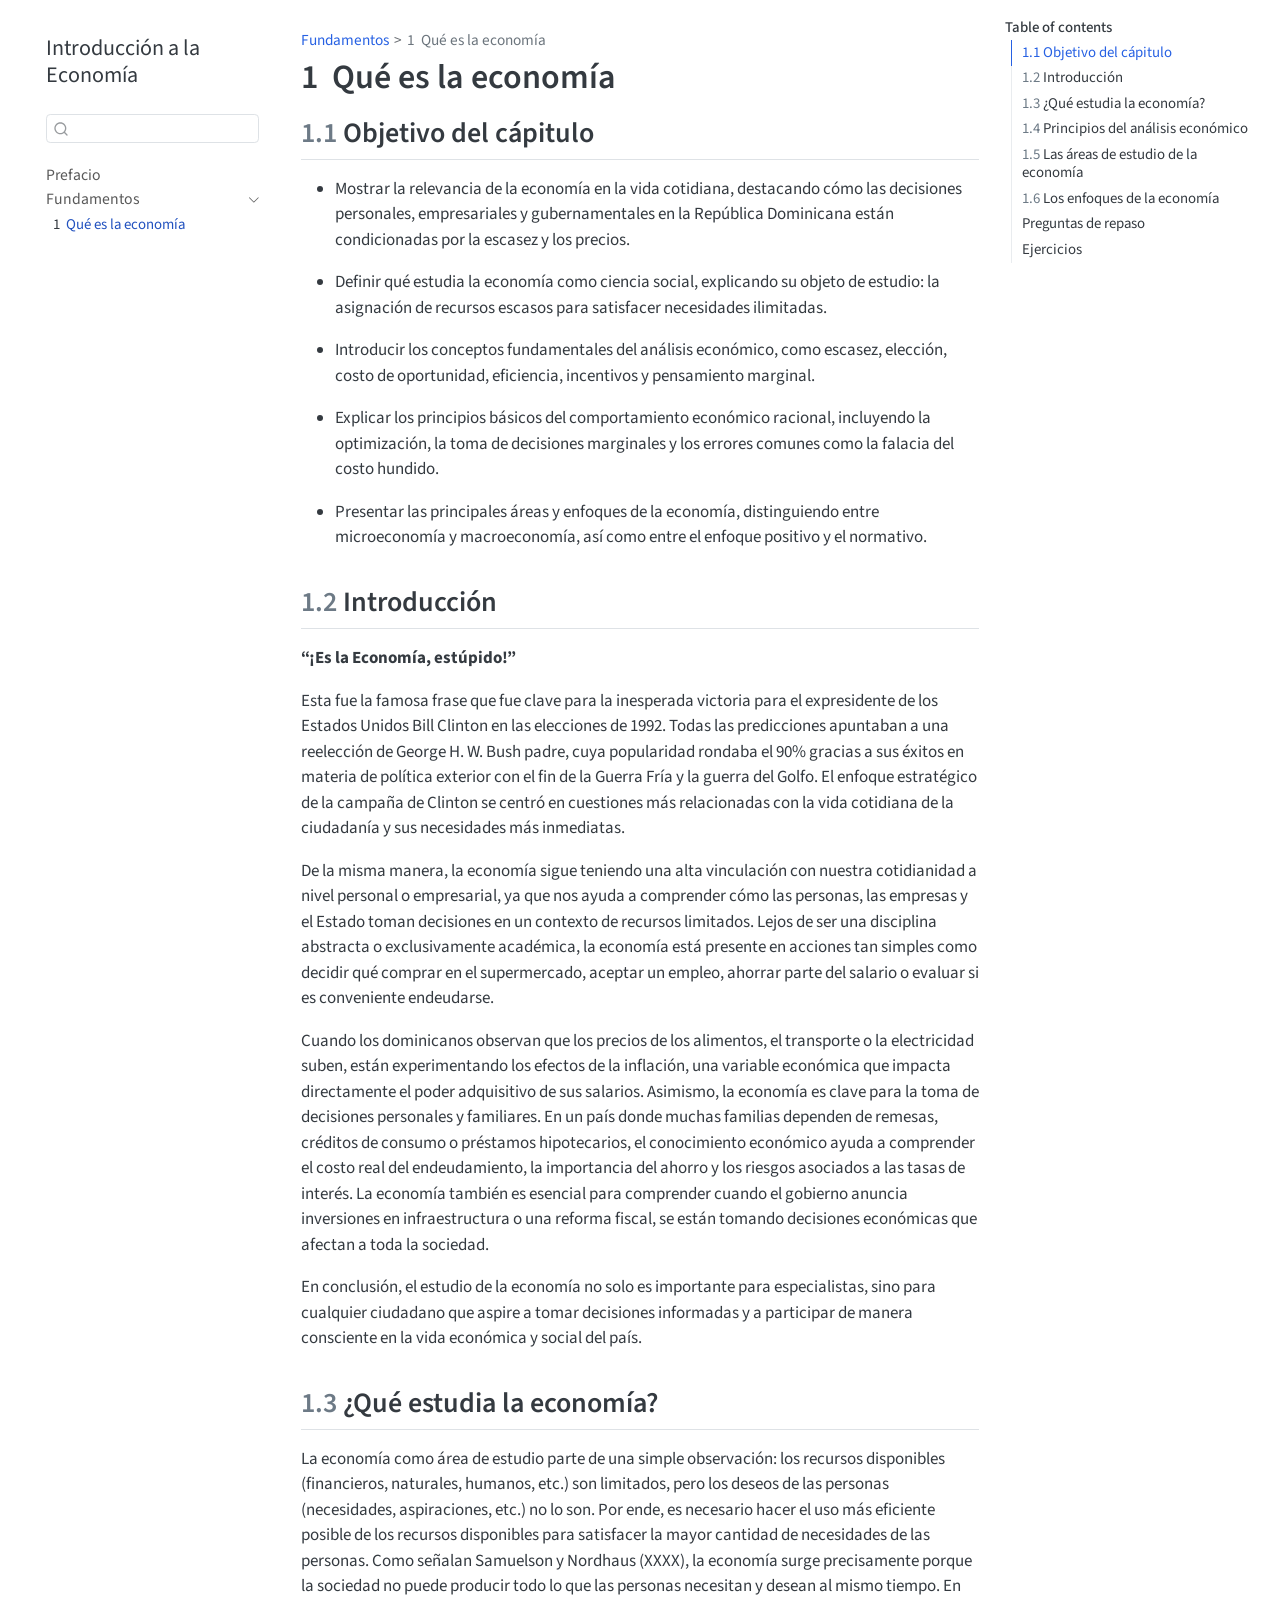
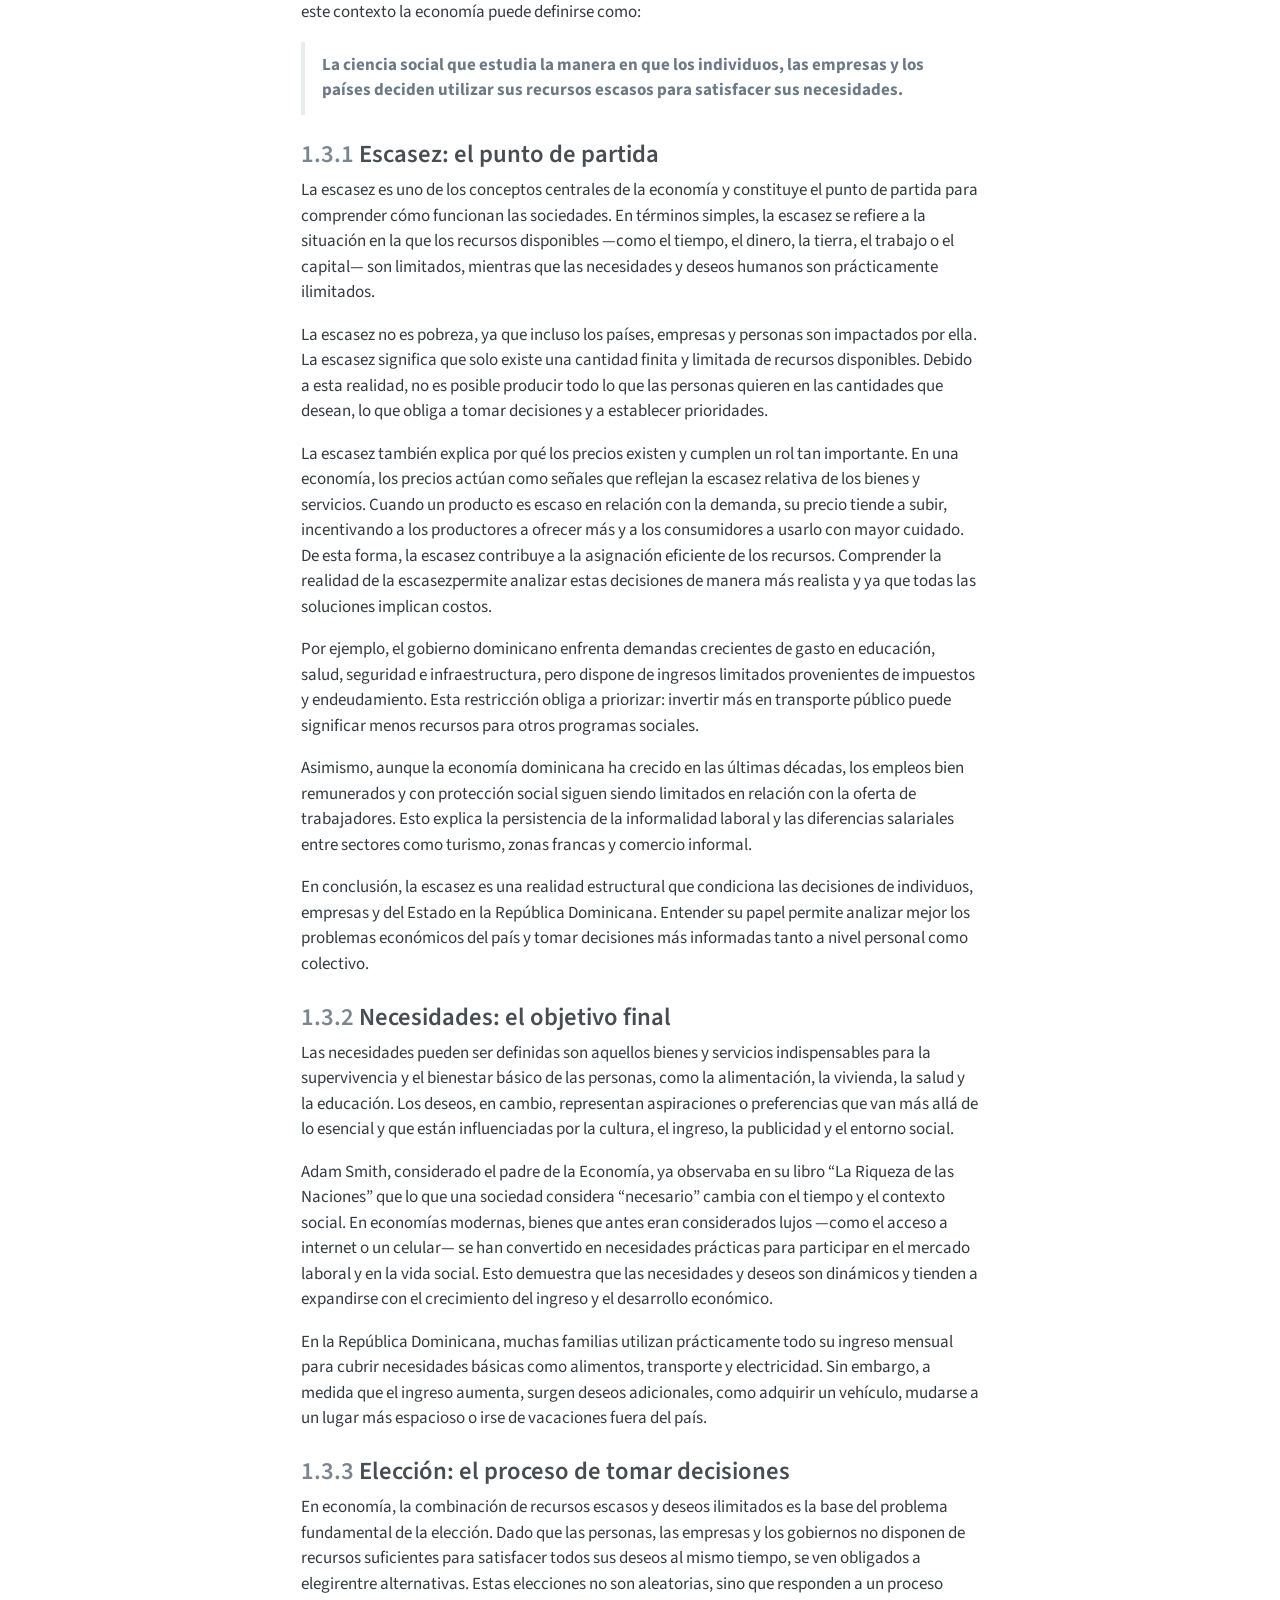
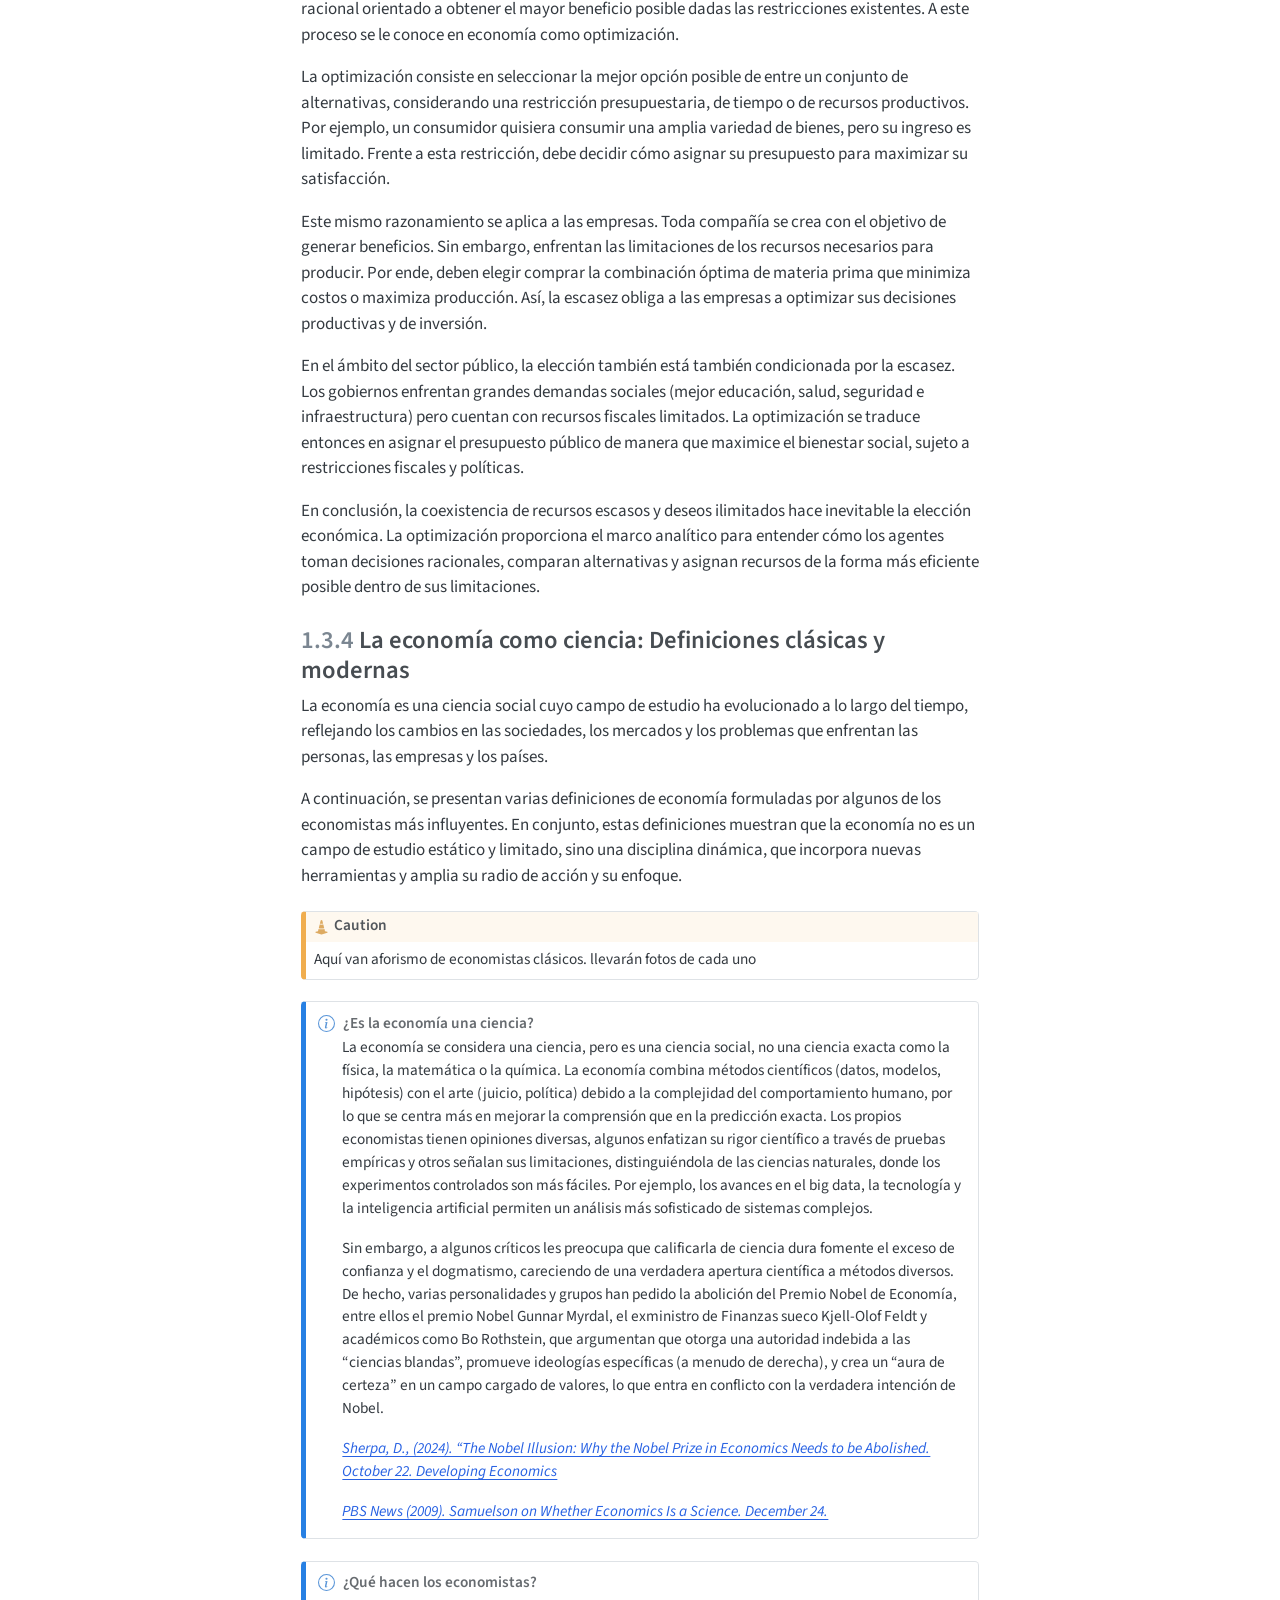
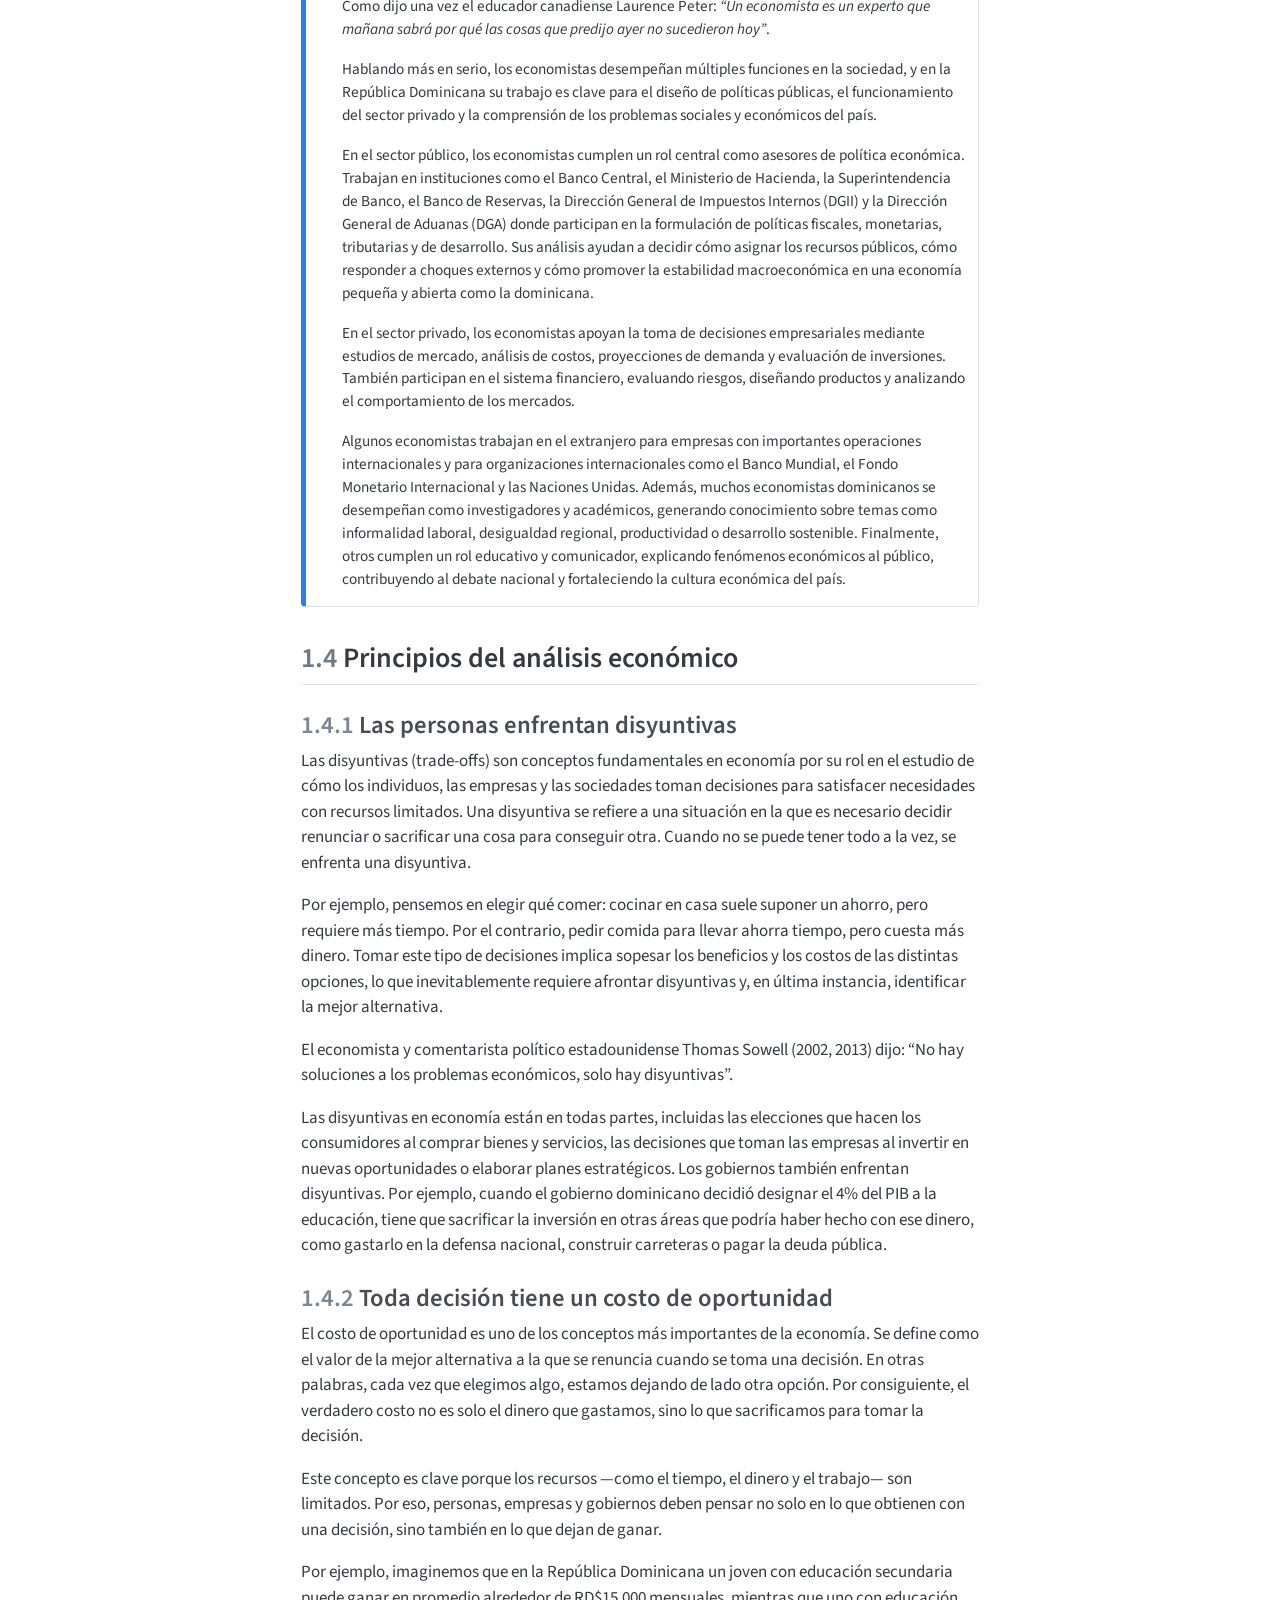
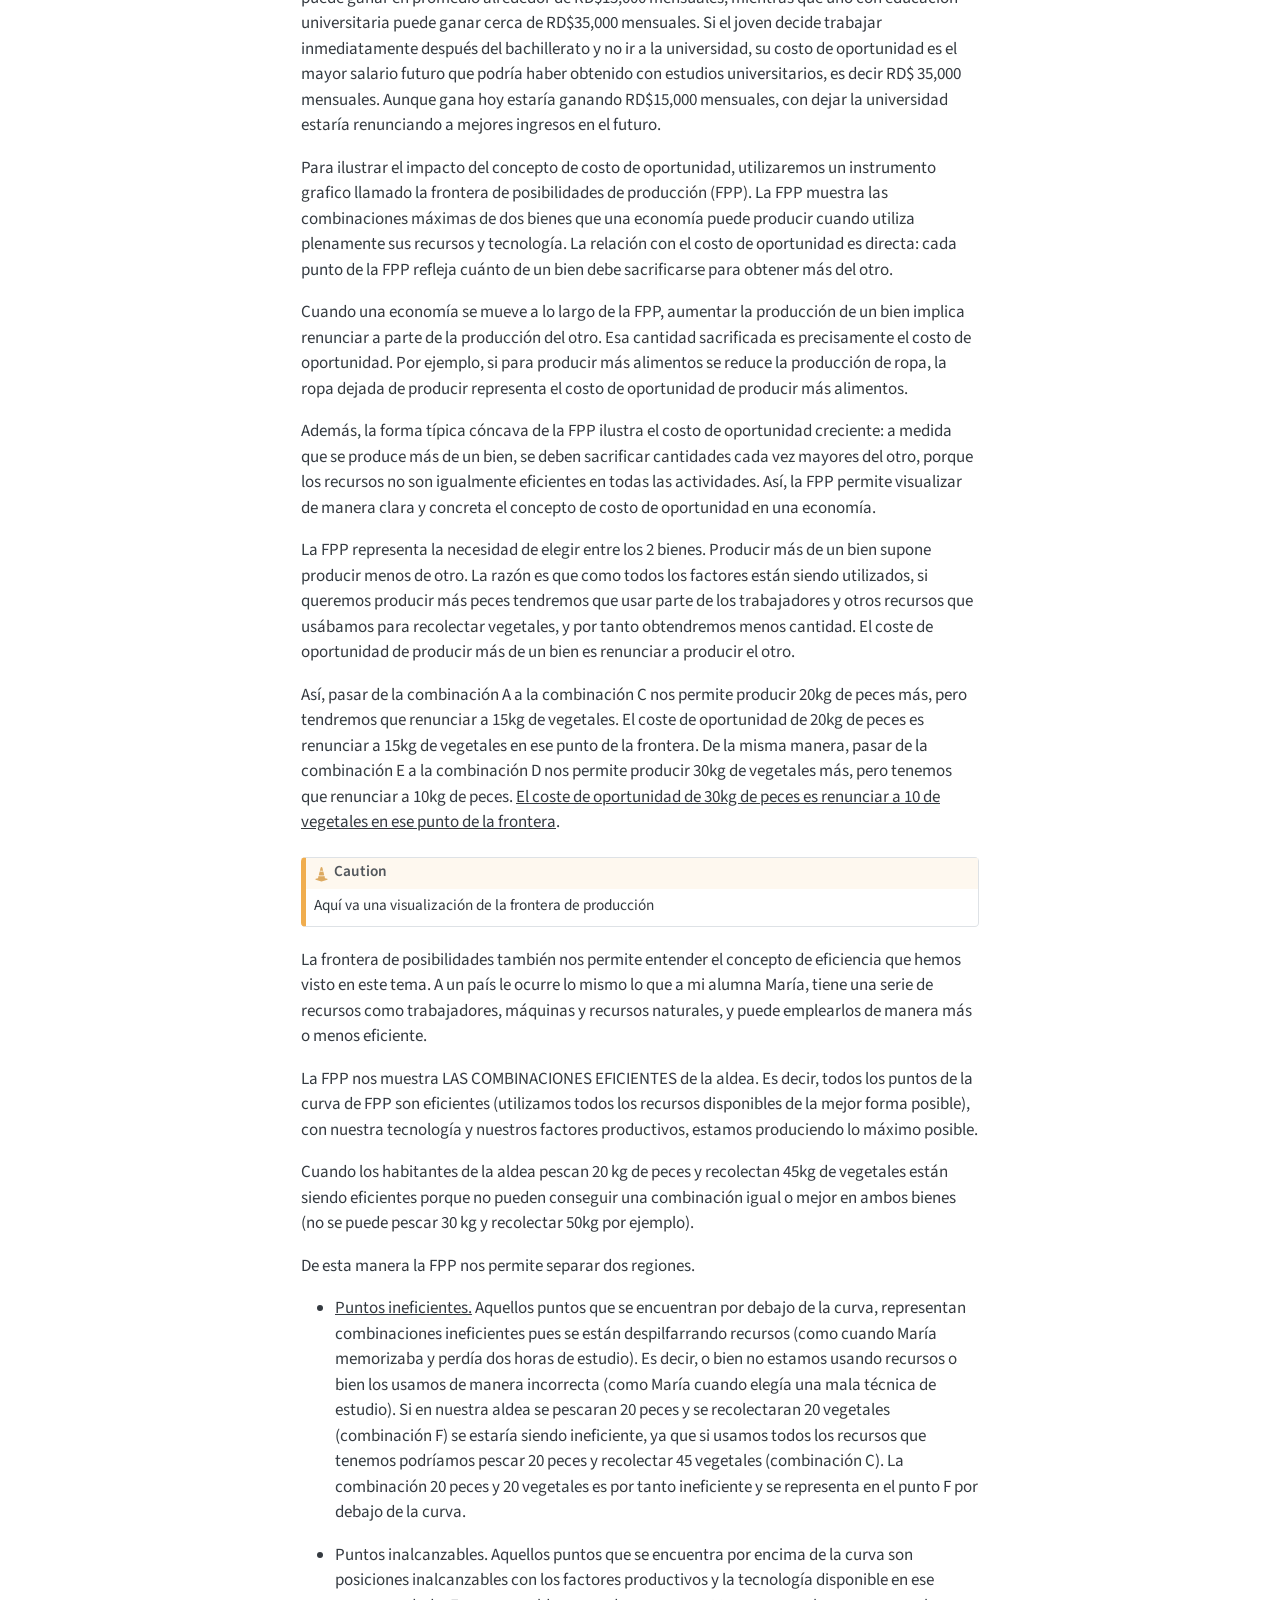
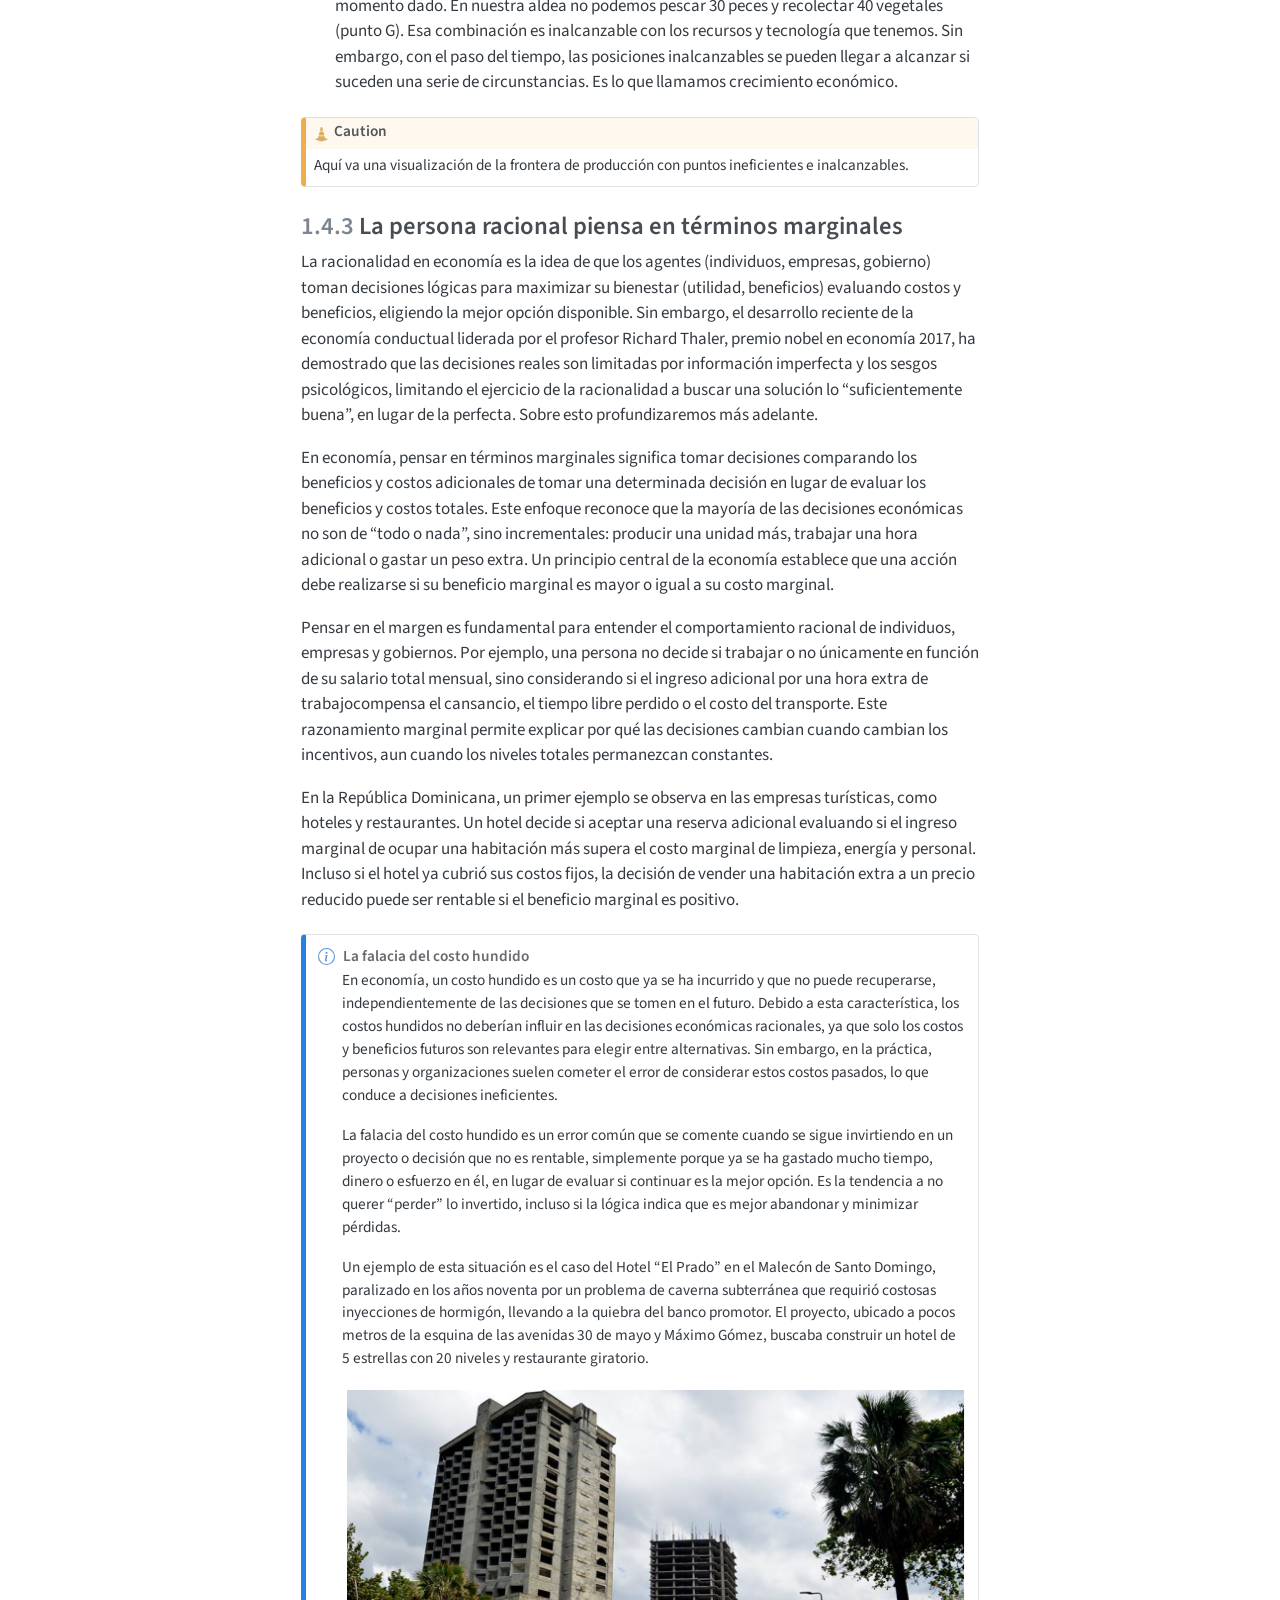
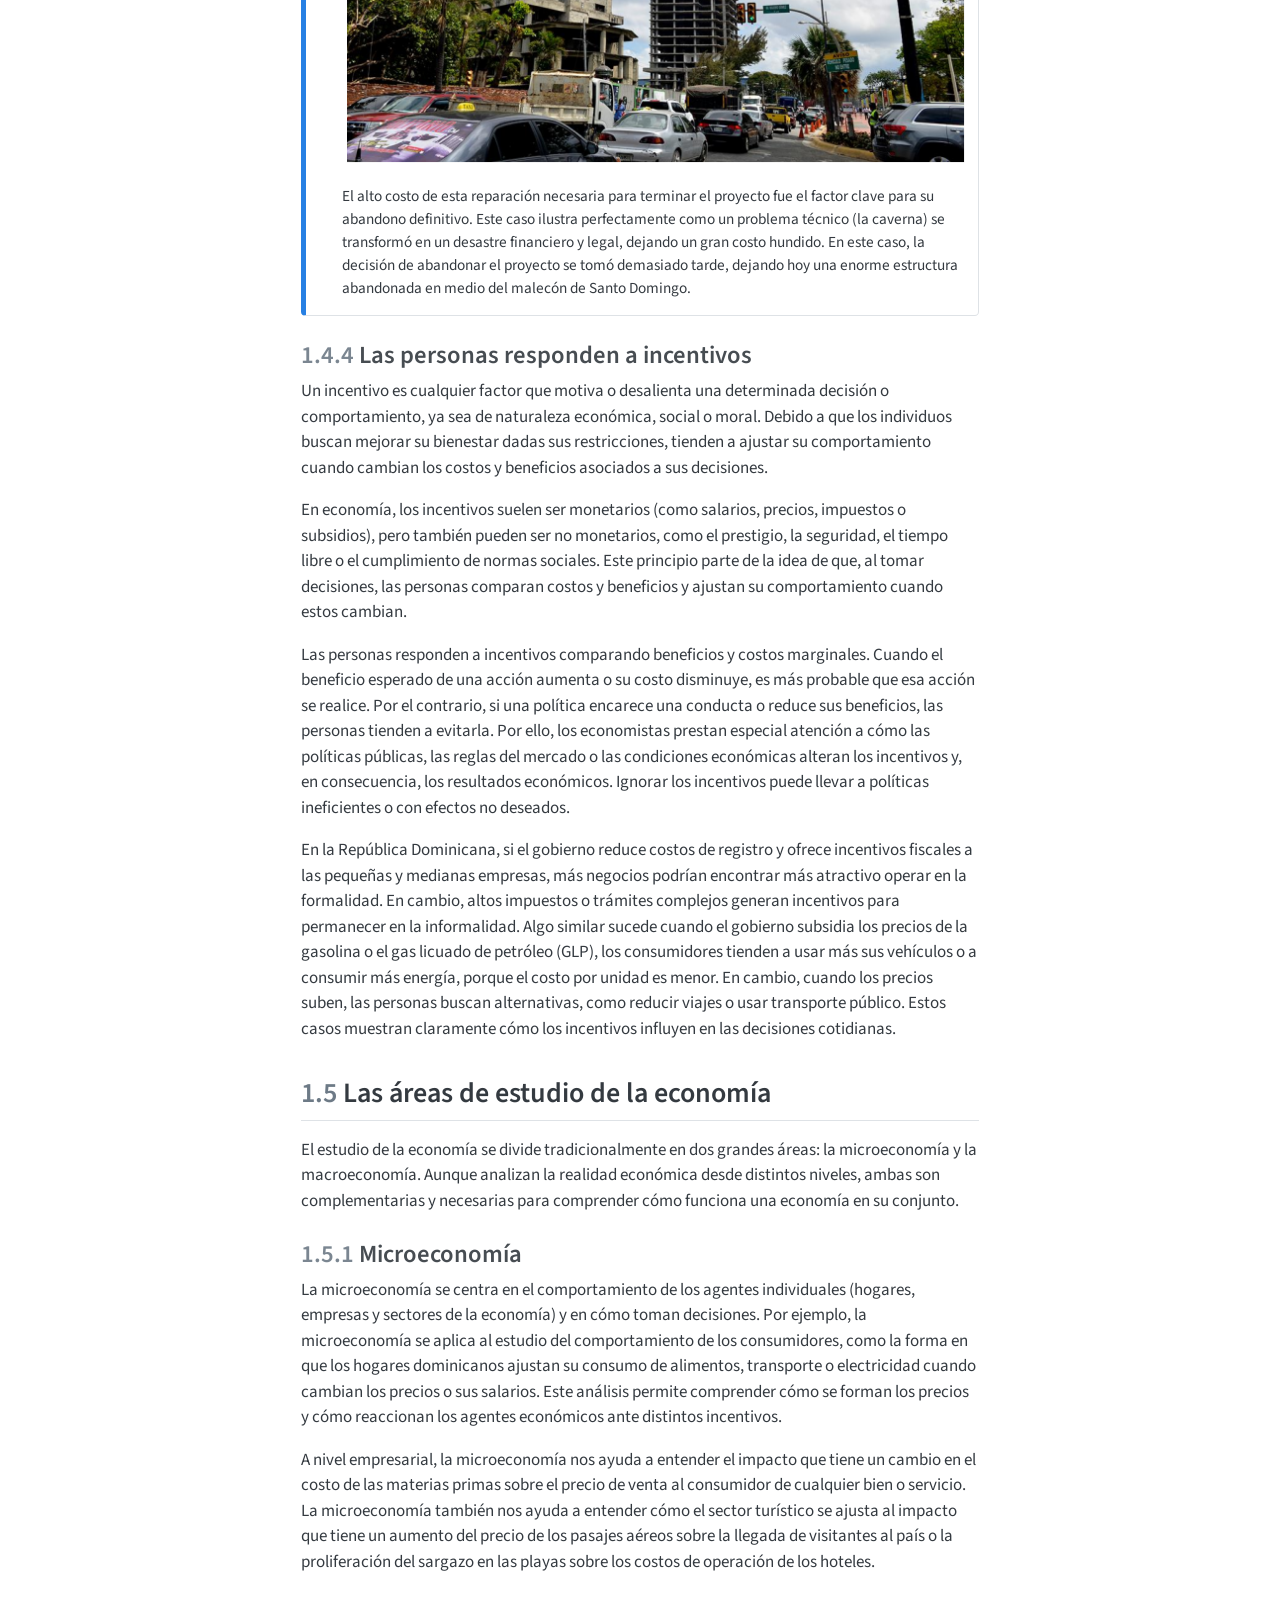
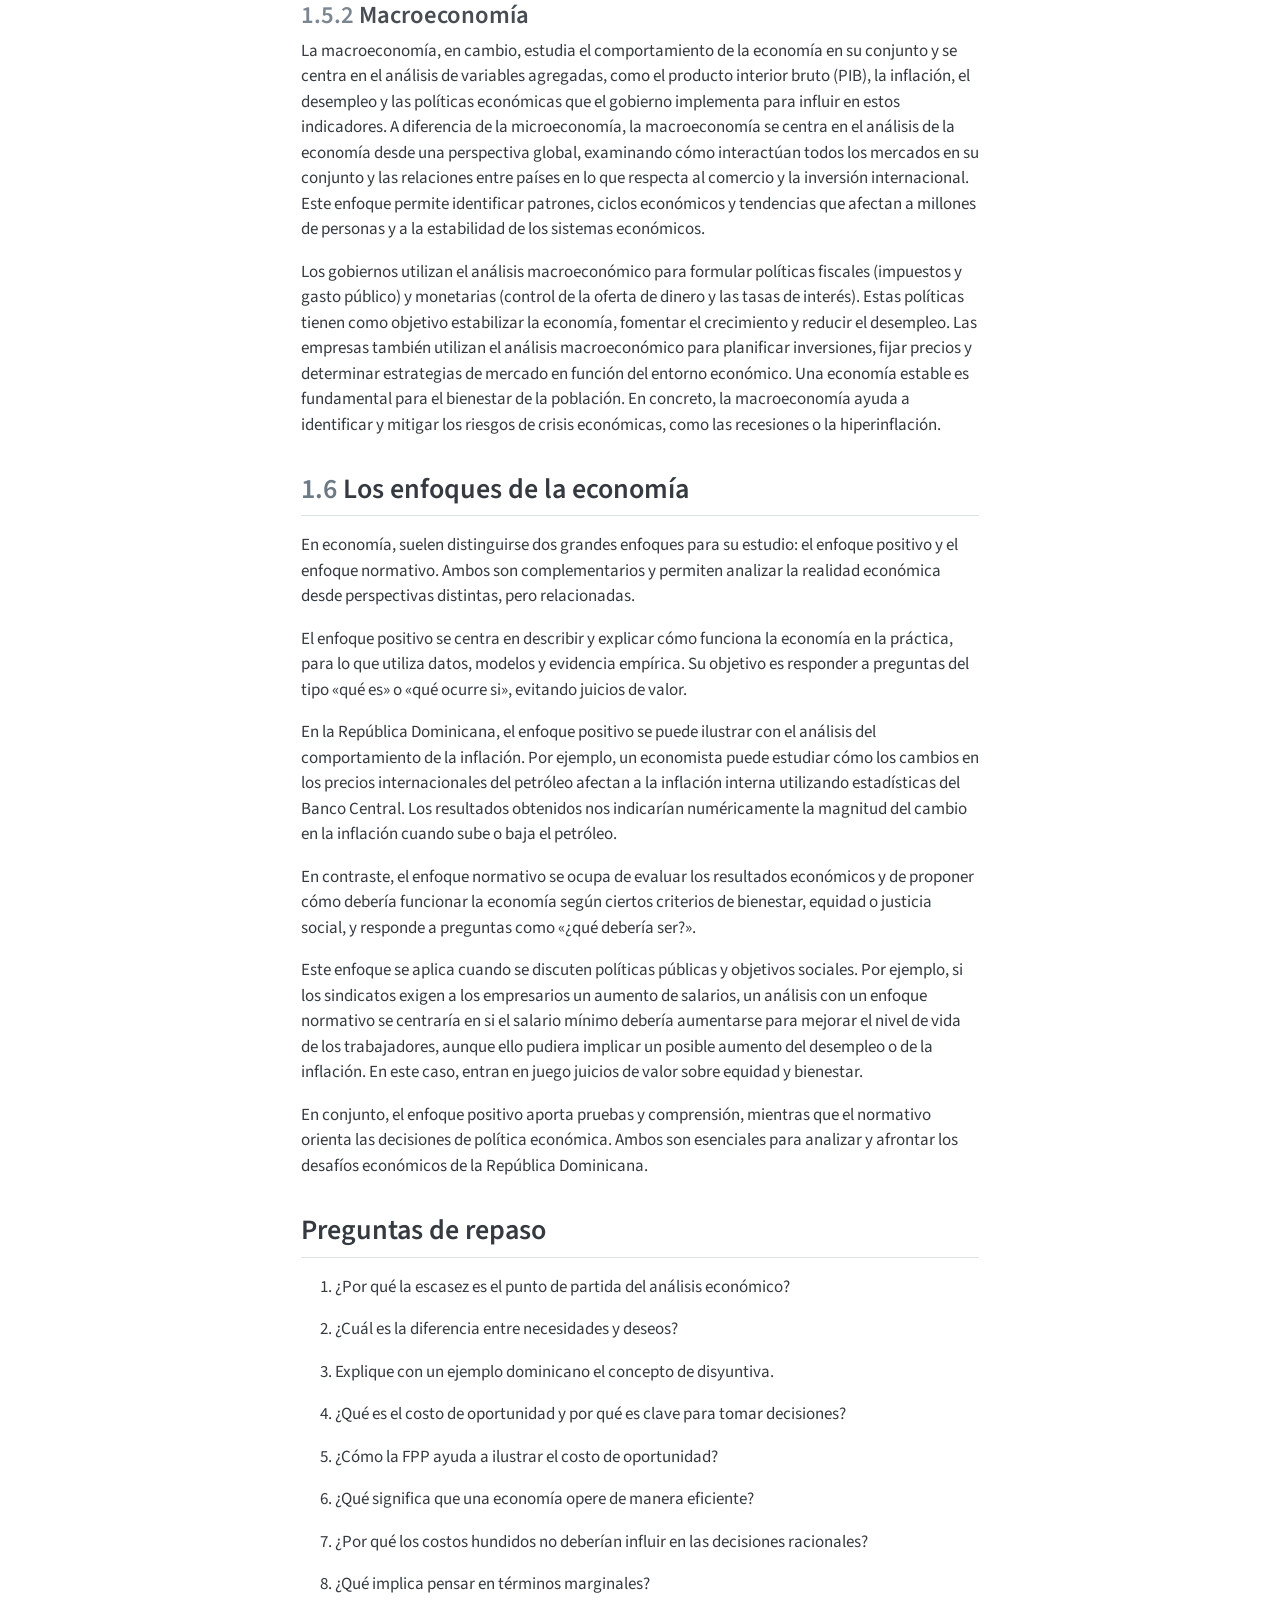
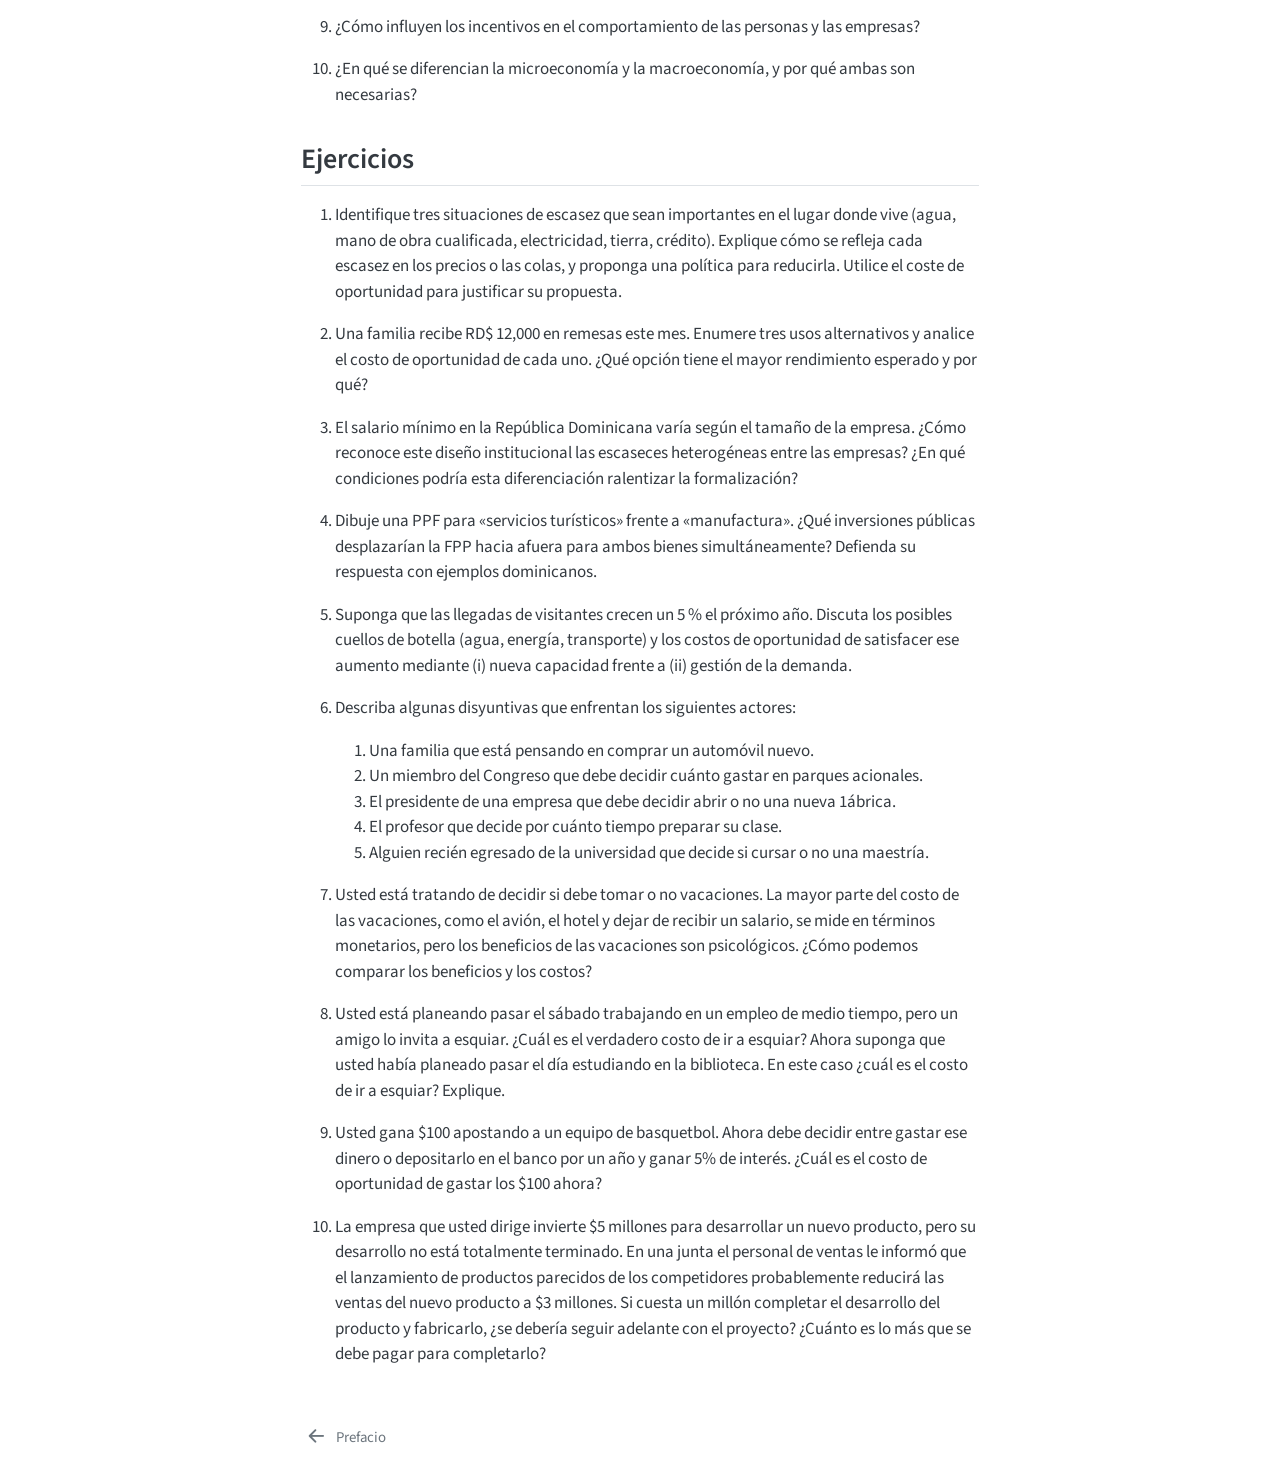
==== docs/cap1.html @ bfcd7e3f "chore: render into docs" ====
<!DOCTYPE html>
<html xmlns="http://www.w3.org/1999/xhtml" lang="en" xml:lang="en"><head>

<meta charset="utf-8">
<meta name="generator" content="quarto-1.6.42">

<meta name="viewport" content="width=device-width, initial-scale=1.0, user-scalable=yes">


<title>1&nbsp; Qué es la economía – Introducción a la Economía</title>
<style>
code{white-space: pre-wrap;}
span.smallcaps{font-variant: small-caps;}
div.columns{display: flex; gap: min(4vw, 1.5em);}
div.column{flex: auto; overflow-x: auto;}
div.hanging-indent{margin-left: 1.5em; text-indent: -1.5em;}
ul.task-list{list-style: none;}
ul.task-list li input[type="checkbox"] {
  width: 0.8em;
  margin: 0 0.8em 0.2em -1em; /* quarto-specific, see https://github.com/quarto-dev/quarto-cli/issues/4556 */ 
  vertical-align: middle;
}
</style>


<script src="site_libs/quarto-nav/quarto-nav.js"></script>
<script src="site_libs/quarto-nav/headroom.min.js"></script>
<script src="site_libs/clipboard/clipboard.min.js"></script>
<script src="site_libs/quarto-search/autocomplete.umd.js"></script>
<script src="site_libs/quarto-search/fuse.min.js"></script>
<script src="site_libs/quarto-search/quarto-search.js"></script>
<meta name="quarto:offset" content="./">
<link href="./index.html" rel="prev">
<script src="site_libs/quarto-html/quarto.js"></script>
<script src="site_libs/quarto-html/popper.min.js"></script>
<script src="site_libs/quarto-html/tippy.umd.min.js"></script>
<script src="site_libs/quarto-html/anchor.min.js"></script>
<link href="site_libs/quarto-html/tippy.css" rel="stylesheet">
<link href="site_libs/quarto-html/quarto-syntax-highlighting-2f5df379a58b258e96c21c0638c20c03.css" rel="stylesheet" id="quarto-text-highlighting-styles">
<script src="site_libs/bootstrap/bootstrap.min.js"></script>
<link href="site_libs/bootstrap/bootstrap-icons.css" rel="stylesheet">
<link href="site_libs/bootstrap/bootstrap-8da5b4427184b79ecddefad3d342027e.min.css" rel="stylesheet" append-hash="true" id="quarto-bootstrap" data-mode="light">
<script id="quarto-search-options" type="application/json">{
  "location": "sidebar",
  "copy-button": false,
  "collapse-after": 3,
  "panel-placement": "start",
  "type": "textbox",
  "limit": 50,
  "keyboard-shortcut": [
    "f",
    "/",
    "s"
  ],
  "show-item-context": false,
  "language": {
    "search-no-results-text": "No results",
    "search-matching-documents-text": "matching documents",
    "search-copy-link-title": "Copy link to search",
    "search-hide-matches-text": "Hide additional matches",
    "search-more-match-text": "more match in this document",
    "search-more-matches-text": "more matches in this document",
    "search-clear-button-title": "Clear",
    "search-text-placeholder": "",
    "search-detached-cancel-button-title": "Cancel",
    "search-submit-button-title": "Submit",
    "search-label": "Search"
  }
}</script>


</head>

<body class="nav-sidebar floating">

<div id="quarto-search-results"></div>
  <header id="quarto-header" class="headroom fixed-top">
  <nav class="quarto-secondary-nav">
    <div class="container-fluid d-flex">
      <button type="button" class="quarto-btn-toggle btn" data-bs-toggle="collapse" role="button" data-bs-target=".quarto-sidebar-collapse-item" aria-controls="quarto-sidebar" aria-expanded="false" aria-label="Toggle sidebar navigation" onclick="if (window.quartoToggleHeadroom) { window.quartoToggleHeadroom(); }">
        <i class="bi bi-layout-text-sidebar-reverse"></i>
      </button>
        <nav class="quarto-page-breadcrumbs" aria-label="breadcrumb"><ol class="breadcrumb"><li class="breadcrumb-item"><a href="./cap1.html">Fundamentos</a></li><li class="breadcrumb-item"><a href="./cap1.html"><span class="chapter-number">1</span>&nbsp; <span class="chapter-title">Qué es la economía</span></a></li></ol></nav>
        <a class="flex-grow-1" role="navigation" data-bs-toggle="collapse" data-bs-target=".quarto-sidebar-collapse-item" aria-controls="quarto-sidebar" aria-expanded="false" aria-label="Toggle sidebar navigation" onclick="if (window.quartoToggleHeadroom) { window.quartoToggleHeadroom(); }">      
        </a>
      <button type="button" class="btn quarto-search-button" aria-label="Search" onclick="window.quartoOpenSearch();">
        <i class="bi bi-search"></i>
      </button>
    </div>
  </nav>
</header>
<!-- content -->
<div id="quarto-content" class="quarto-container page-columns page-rows-contents page-layout-article">
<!-- sidebar -->
  <nav id="quarto-sidebar" class="sidebar collapse collapse-horizontal quarto-sidebar-collapse-item sidebar-navigation floating overflow-auto">
    <div class="pt-lg-2 mt-2 text-left sidebar-header">
    <div class="sidebar-title mb-0 py-0">
      <a href="./">Introducción a la Economía</a> 
    </div>
      </div>
        <div class="mt-2 flex-shrink-0 align-items-center">
        <div class="sidebar-search">
        <div id="quarto-search" class="" title="Search"></div>
        </div>
        </div>
    <div class="sidebar-menu-container"> 
    <ul class="list-unstyled mt-1">
        <li class="sidebar-item">
  <div class="sidebar-item-container"> 
  <a href="./index.html" class="sidebar-item-text sidebar-link">
 <span class="menu-text">Prefacio</span></a>
  </div>
</li>
        <li class="sidebar-item sidebar-item-section">
      <div class="sidebar-item-container"> 
            <a class="sidebar-item-text sidebar-link text-start" data-bs-toggle="collapse" data-bs-target="#quarto-sidebar-section-1" role="navigation" aria-expanded="true">
 <span class="menu-text">Fundamentos</span></a>
          <a class="sidebar-item-toggle text-start" data-bs-toggle="collapse" data-bs-target="#quarto-sidebar-section-1" role="navigation" aria-expanded="true" aria-label="Toggle section">
            <i class="bi bi-chevron-right ms-2"></i>
          </a> 
      </div>
      <ul id="quarto-sidebar-section-1" class="collapse list-unstyled sidebar-section depth1 show">  
          <li class="sidebar-item">
  <div class="sidebar-item-container"> 
  <a href="./cap1.html" class="sidebar-item-text sidebar-link active">
 <span class="menu-text"><span class="chapter-number">1</span>&nbsp; <span class="chapter-title">Qué es la economía</span></span></a>
  </div>
</li>
      </ul>
  </li>
    </ul>
    </div>
</nav>
<div id="quarto-sidebar-glass" class="quarto-sidebar-collapse-item" data-bs-toggle="collapse" data-bs-target=".quarto-sidebar-collapse-item"></div>
<!-- margin-sidebar -->
    <div id="quarto-margin-sidebar" class="sidebar margin-sidebar">
        <nav id="TOC" role="doc-toc" class="toc-active">
    <h2 id="toc-title">Table of contents</h2>
   
  <ul>
  <li><a href="#objetivo-del-cápitulo" id="toc-objetivo-del-cápitulo" class="nav-link active" data-scroll-target="#objetivo-del-cápitulo"><span class="header-section-number">1.1</span> Objetivo del cápitulo</a></li>
  <li><a href="#introducción" id="toc-introducción" class="nav-link" data-scroll-target="#introducción"><span class="header-section-number">1.2</span> Introducción</a></li>
  <li><a href="#qué-estudia-la-economía" id="toc-qué-estudia-la-economía" class="nav-link" data-scroll-target="#qué-estudia-la-economía"><span class="header-section-number">1.3</span> ¿Qué estudia la economía?</a>
  <ul class="collapse">
  <li><a href="#escasez-el-punto-de-partida" id="toc-escasez-el-punto-de-partida" class="nav-link" data-scroll-target="#escasez-el-punto-de-partida"><span class="header-section-number">1.3.1</span> Escasez: el punto de partida</a></li>
  <li><a href="#necesidades-el-objetivo-final" id="toc-necesidades-el-objetivo-final" class="nav-link" data-scroll-target="#necesidades-el-objetivo-final"><span class="header-section-number">1.3.2</span> Necesidades: el objetivo final</a></li>
  <li><a href="#elección-el-proceso-de-tomar-decisiones" id="toc-elección-el-proceso-de-tomar-decisiones" class="nav-link" data-scroll-target="#elección-el-proceso-de-tomar-decisiones"><span class="header-section-number">1.3.3</span> Elección: el proceso de tomar decisiones</a></li>
  <li><a href="#la-economía-como-ciencia-definiciones-clásicas-y-modernas" id="toc-la-economía-como-ciencia-definiciones-clásicas-y-modernas" class="nav-link" data-scroll-target="#la-economía-como-ciencia-definiciones-clásicas-y-modernas"><span class="header-section-number">1.3.4</span> La economía como ciencia: Definiciones clásicas y modernas</a></li>
  </ul></li>
  <li><a href="#principios-del-análisis-económico" id="toc-principios-del-análisis-económico" class="nav-link" data-scroll-target="#principios-del-análisis-económico"><span class="header-section-number">1.4</span> Principios del análisis económico</a>
  <ul class="collapse">
  <li><a href="#las-personas-enfrentan-disyuntivas" id="toc-las-personas-enfrentan-disyuntivas" class="nav-link" data-scroll-target="#las-personas-enfrentan-disyuntivas"><span class="header-section-number">1.4.1</span> Las personas enfrentan disyuntivas</a></li>
  <li><a href="#toda-decisión-tiene-un-costo-de-oportunidad" id="toc-toda-decisión-tiene-un-costo-de-oportunidad" class="nav-link" data-scroll-target="#toda-decisión-tiene-un-costo-de-oportunidad"><span class="header-section-number">1.4.2</span> Toda decisión tiene un costo de oportunidad</a></li>
  <li><a href="#la-persona-racional-piensa-en-términos-marginales" id="toc-la-persona-racional-piensa-en-términos-marginales" class="nav-link" data-scroll-target="#la-persona-racional-piensa-en-términos-marginales"><span class="header-section-number">1.4.3</span> La persona racional piensa en términos marginales</a></li>
  <li><a href="#las-personas-responden-a-incentivos" id="toc-las-personas-responden-a-incentivos" class="nav-link" data-scroll-target="#las-personas-responden-a-incentivos"><span class="header-section-number">1.4.4</span> Las personas responden a incentivos</a></li>
  </ul></li>
  <li><a href="#las-áreas-de-estudio-de-la-economía" id="toc-las-áreas-de-estudio-de-la-economía" class="nav-link" data-scroll-target="#las-áreas-de-estudio-de-la-economía"><span class="header-section-number">1.5</span> Las áreas de estudio de la economía</a>
  <ul class="collapse">
  <li><a href="#microeconomía" id="toc-microeconomía" class="nav-link" data-scroll-target="#microeconomía"><span class="header-section-number">1.5.1</span> Microeconomía</a></li>
  <li><a href="#macroeconomía" id="toc-macroeconomía" class="nav-link" data-scroll-target="#macroeconomía"><span class="header-section-number">1.5.2</span> Macroeconomía</a></li>
  </ul></li>
  <li><a href="#los-enfoques-de-la-economía" id="toc-los-enfoques-de-la-economía" class="nav-link" data-scroll-target="#los-enfoques-de-la-economía"><span class="header-section-number">1.6</span> Los enfoques de la economía</a></li>
  <li><a href="#preguntas-de-repaso" id="toc-preguntas-de-repaso" class="nav-link" data-scroll-target="#preguntas-de-repaso">Preguntas de repaso</a></li>
  <li><a href="#ejercicios" id="toc-ejercicios" class="nav-link" data-scroll-target="#ejercicios">Ejercicios</a></li>
  </ul>
</nav>
    </div>
<!-- main -->
<main class="content" id="quarto-document-content">

<header id="title-block-header" class="quarto-title-block default"><nav class="quarto-page-breadcrumbs quarto-title-breadcrumbs d-none d-lg-block" aria-label="breadcrumb"><ol class="breadcrumb"><li class="breadcrumb-item"><a href="./cap1.html">Fundamentos</a></li><li class="breadcrumb-item"><a href="./cap1.html"><span class="chapter-number">1</span>&nbsp; <span class="chapter-title">Qué es la economía</span></a></li></ol></nav>
<div class="quarto-title">
<h1 class="title"><span class="chapter-number">1</span>&nbsp; <span class="chapter-title">Qué es la economía</span></h1>
</div>



<div class="quarto-title-meta">

    
  
    
  </div>
  


</header>


<section id="objetivo-del-cápitulo" class="level2" data-number="1.1">
<h2 data-number="1.1" class="anchored" data-anchor-id="objetivo-del-cápitulo"><span class="header-section-number">1.1</span> Objetivo del cápitulo</h2>
<ul>
<li><p>Mostrar la relevancia de la economía en la vida cotidiana, destacando cómo las decisiones personales, empresariales y gubernamentales en la República Dominicana están condicionadas por la escasez y los precios.</p></li>
<li><p>Definir qué estudia la economía como ciencia social, explicando su objeto de estudio: la asignación de recursos escasos para satisfacer necesidades ilimitadas.</p></li>
<li><p>Introducir los conceptos fundamentales del análisis económico, como escasez, elección, costo de oportunidad, eficiencia, incentivos y pensamiento marginal.</p></li>
<li><p>Explicar los principios básicos del comportamiento económico racional, incluyendo la optimización, la toma de decisiones marginales y los errores comunes como la falacia del costo hundido.</p></li>
<li><p>Presentar las principales áreas y enfoques de la economía, distinguiendo entre microeconomía y macroeconomía, así como entre el enfoque positivo y el normativo.</p></li>
</ul>
</section>
<section id="introducción" class="level2" data-number="1.2">
<h2 data-number="1.2" class="anchored" data-anchor-id="introducción"><span class="header-section-number">1.2</span> Introducción</h2>
<p><strong>“¡Es la Economía, estúpido!”</strong></p>
<p>Esta fue la famosa frase que fue clave para la inesperada victoria para el expresidente de los Estados Unidos Bill Clinton en las elecciones de 1992. Todas las predicciones apuntaban a una reelección de George H. W. Bush padre, cuya popularidad rondaba el 90% gracias a sus éxitos en materia de política exterior con el fin de la Guerra Fría y la guerra del Golfo. El enfoque estratégico de la campaña de Clinton se centró en cuestiones más relacionadas con la vida cotidiana de la ciudadanía y sus necesidades más inmediatas.</p>
<p>De la misma manera, la economía sigue teniendo una alta vinculación con nuestra cotidianidad a nivel personal o empresarial, ya que nos ayuda a comprender cómo las personas, las empresas y el Estado toman decisiones en un contexto de recursos limitados. Lejos de ser una disciplina abstracta o exclusivamente académica, la economía está presente en acciones tan simples como decidir qué comprar en el supermercado, aceptar un empleo, ahorrar parte del salario o evaluar si es conveniente endeudarse.</p>
<p>Cuando los dominicanos observan que los precios de los alimentos, el transporte o la electricidad suben, están experimentando los efectos de la inflación, una variable económica que impacta directamente el poder adquisitivo de sus salarios. Asimismo, la economía es clave para la toma de decisiones personales y familiares. En un país donde muchas familias dependen de remesas, créditos de consumo o préstamos hipotecarios, el conocimiento económico ayuda a comprender el costo real del endeudamiento, la importancia del ahorro y los riesgos asociados a las tasas de interés. La economía también es esencial para comprender cuando el gobierno anuncia inversiones en infraestructura o una reforma fiscal, se están tomando decisiones económicas que afectan a toda la sociedad.</p>
<p>En conclusión, el estudio de la economía no solo es importante para especialistas, sino para cualquier ciudadano que aspire a tomar decisiones informadas y a participar de manera consciente en la vida económica y social del país.</p>
</section>
<section id="qué-estudia-la-economía" class="level2" data-number="1.3">
<h2 data-number="1.3" class="anchored" data-anchor-id="qué-estudia-la-economía"><span class="header-section-number">1.3</span> ¿Qué estudia la economía?</h2>
<p>La economía como área de estudio parte de una simple observación: los recursos disponibles (financieros, naturales, humanos, etc.) son limitados, pero los deseos de las personas (necesidades, aspiraciones, etc.) no lo son. Por ende, es necesario hacer el uso más eficiente posible de los recursos disponibles para satisfacer la mayor cantidad de necesidades de las personas. Como señalan Samuelson y Nordhaus (XXXX), la economía surge precisamente porque la sociedad no puede producir todo lo que las personas necesitan y desean al mismo tiempo. En este contexto la economía puede definirse como:</p>
<blockquote class="blockquote">
<p><strong>La ciencia social que estudia la manera en que los individuos, las empresas y los países deciden utilizar sus recursos escasos para satisfacer sus necesidades.</strong></p>
</blockquote>
<section id="escasez-el-punto-de-partida" class="level3" data-number="1.3.1">
<h3 data-number="1.3.1" class="anchored" data-anchor-id="escasez-el-punto-de-partida"><span class="header-section-number">1.3.1</span> Escasez: el punto de partida</h3>
<p>La escasez es uno de los conceptos centrales de la economía y constituye el punto de partida para comprender cómo funcionan las sociedades. En términos simples, la escasez se refiere a la situación en la que los recursos disponibles —como el tiempo, el dinero, la tierra, el trabajo o el capital— son limitados, mientras que las necesidades y deseos humanos son prácticamente ilimitados.</p>
<p>La escasez no es pobreza, ya que incluso los países, empresas y personas son impactados por ella. La escasez significa que solo existe una cantidad finita y limitada de recursos disponibles. Debido a esta realidad, no es posible producir todo lo que las personas quieren en las cantidades que desean, lo que obliga a tomar decisiones y a establecer prioridades.</p>
<p>La escasez también explica por qué los precios existen y cumplen un rol tan importante. En una economía, los precios actúan como señales que reflejan la escasez relativa de los bienes y servicios. Cuando un producto es escaso en relación con la demanda, su precio tiende a subir, incentivando a los productores a ofrecer más y a los consumidores a usarlo con mayor cuidado. De esta forma, la escasez contribuye a la asignación eficiente de los recursos. Comprender la realidad de la escasezpermite analizar estas decisiones de manera más realista y ya que todas las soluciones implican costos.</p>
<p>Por ejemplo, el gobierno dominicano enfrenta demandas crecientes de gasto en educación, salud, seguridad e infraestructura, pero dispone de ingresos limitados provenientes de impuestos y endeudamiento. Esta restricción obliga a priorizar: invertir más en transporte público puede significar menos recursos para otros programas sociales.</p>
<p>Asimismo, aunque la economía dominicana ha crecido en las últimas décadas, los empleos bien remunerados y con protección social siguen siendo limitados en relación con la oferta de trabajadores. Esto explica la persistencia de la informalidad laboral y las diferencias salariales entre sectores como turismo, zonas francas y comercio informal.</p>
<p>En conclusión, la escasez es una realidad estructural que condiciona las decisiones de individuos, empresas y del Estado en la República Dominicana. Entender su papel permite analizar mejor los problemas económicos del país y tomar decisiones más informadas tanto a nivel personal como colectivo.</p>
</section>
<section id="necesidades-el-objetivo-final" class="level3" data-number="1.3.2">
<h3 data-number="1.3.2" class="anchored" data-anchor-id="necesidades-el-objetivo-final"><span class="header-section-number">1.3.2</span> Necesidades: el objetivo final</h3>
<p>Las necesidades pueden ser definidas son aquellos bienes y servicios indispensables para la supervivencia y el bienestar básico de las personas, como la alimentación, la vivienda, la salud y la educación. Los deseos, en cambio, representan aspiraciones o preferencias que van más allá de lo esencial y que están influenciadas por la cultura, el ingreso, la publicidad y el entorno social.</p>
<p>Adam Smith, considerado el padre de la Economía, ya observaba en su libro “La Riqueza de las Naciones” que lo que una sociedad considera “necesario” cambia con el tiempo y el contexto social. En economías modernas, bienes que antes eran considerados lujos —como el acceso a internet o un celular— se han convertido en necesidades prácticas para participar en el mercado laboral y en la vida social. Esto demuestra que las necesidades y deseos son dinámicos y tienden a expandirse con el crecimiento del ingreso y el desarrollo económico.</p>
<p>En la República Dominicana, muchas familias utilizan prácticamente todo su ingreso mensual para cubrir necesidades básicas como alimentos, transporte y electricidad. Sin embargo, a medida que el ingreso aumenta, surgen deseos adicionales, como adquirir un vehículo, mudarse a un lugar más espacioso o irse de vacaciones fuera del país.</p>
</section>
<section id="elección-el-proceso-de-tomar-decisiones" class="level3" data-number="1.3.3">
<h3 data-number="1.3.3" class="anchored" data-anchor-id="elección-el-proceso-de-tomar-decisiones"><span class="header-section-number">1.3.3</span> Elección: el proceso de tomar decisiones</h3>
<p>En economía, la combinación de recursos escasos y deseos ilimitados es la base del problema fundamental de la elección. Dado que las personas, las empresas y los gobiernos no disponen de recursos suficientes para satisfacer todos sus deseos al mismo tiempo, se ven obligados a elegirentre alternativas. Estas elecciones no son aleatorias, sino que responden a un proceso racional orientado a obtener el mayor beneficio posible dadas las restricciones existentes. A este proceso se le conoce en economía como optimización.</p>
<p>La optimización consiste en seleccionar la mejor opción posible de entre un conjunto de alternativas, considerando una restricción presupuestaria, de tiempo o de recursos productivos. Por ejemplo, un consumidor quisiera consumir una amplia variedad de bienes, pero su ingreso es limitado. Frente a esta restricción, debe decidir cómo asignar su presupuesto para maximizar su satisfacción.</p>
<p>Este mismo razonamiento se aplica a las empresas. Toda compañía se crea con el objetivo de generar beneficios. Sin embargo, enfrentan las limitaciones de los recursos necesarios para producir. Por ende, deben elegir comprar la combinación óptima de materia prima que minimiza costos o maximiza producción. Así, la escasez obliga a las empresas a optimizar sus decisiones productivas y de inversión.</p>
<p>En el ámbito del sector público, la elección también está también condicionada por la escasez. Los gobiernos enfrentan grandes demandas sociales (mejor educación, salud, seguridad e infraestructura) pero cuentan con recursos fiscales limitados. La optimización se traduce entonces en asignar el presupuesto público de manera que maximice el bienestar social, sujeto a restricciones fiscales y políticas.</p>
<p>En conclusión, la coexistencia de recursos escasos y deseos ilimitados hace inevitable la elección económica. La optimización proporciona el marco analítico para entender cómo los agentes toman decisiones racionales, comparan alternativas y asignan recursos de la forma más eficiente posible dentro de sus limitaciones.</p>
</section>
<section id="la-economía-como-ciencia-definiciones-clásicas-y-modernas" class="level3" data-number="1.3.4">
<h3 data-number="1.3.4" class="anchored" data-anchor-id="la-economía-como-ciencia-definiciones-clásicas-y-modernas"><span class="header-section-number">1.3.4</span> La economía como ciencia: Definiciones clásicas y modernas</h3>
<p>La economía es una ciencia social cuyo campo de estudio ha evolucionado a lo largo del tiempo, reflejando los cambios en las sociedades, los mercados y los problemas que enfrentan las personas, las empresas y los países.</p>
<p>A continuación, se presentan varias definiciones de economía formuladas por algunos de los economistas más influyentes. En conjunto, estas definiciones muestran que la economía no es un campo de estudio estático y limitado, sino una disciplina dinámica, que incorpora nuevas herramientas y amplia su radio de acción y su enfoque.</p>
<div class="callout callout-style-default callout-caution callout-titled">
<div class="callout-header d-flex align-content-center">
<div class="callout-icon-container">
<i class="callout-icon"></i>
</div>
<div class="callout-title-container flex-fill">
Caution
</div>
</div>
<div class="callout-body-container callout-body">
<p>Aquí van aforismo de economistas clásicos. llevarán fotos de cada uno</p>
</div>
</div>
<div class="callout callout-style-simple callout-note callout-titled">
<div class="callout-header d-flex align-content-center">
<div class="callout-icon-container">
<i class="callout-icon"></i>
</div>
<div class="callout-title-container flex-fill">
¿Es la economía una ciencia?
</div>
</div>
<div class="callout-body-container callout-body">
<p>La economía se considera una ciencia, pero es una ciencia social, no una ciencia exacta como la física, la matemática o la química. La economía combina métodos científicos (datos, modelos, hipótesis) con el arte (juicio, política) debido a la complejidad del comportamiento humano, por lo que se centra más en mejorar la comprensión que en la predicción exacta. Los propios economistas tienen opiniones diversas, algunos enfatizan su rigor científico a través de pruebas empíricas y otros señalan sus limitaciones, distinguiéndola de las ciencias naturales, donde los experimentos controlados son más fáciles. Por ejemplo, los avances en el big data, la tecnología y la inteligencia artificial permiten un análisis más sofisticado de sistemas complejos.</p>
<p>Sin embargo, a algunos críticos les preocupa que calificarla de ciencia dura fomente el exceso de confianza y el dogmatismo, careciendo de una verdadera apertura científica a métodos diversos. De hecho, varias personalidades y grupos han pedido la abolición del Premio Nobel de Economía, entre ellos el premio Nobel Gunnar Myrdal, el exministro de Finanzas sueco Kjell-Olof Feldt y académicos como Bo Rothstein, que argumentan que otorga una autoridad indebida a las “ciencias blandas”, promueve ideologías específicas (a menudo de derecha), y crea un “aura de certeza” en un campo cargado de valores, lo que entra en conflicto con la verdadera intención de Nobel.</p>
<p><a href="https://developingeconomics.org/2024/10/22/the-nobel-illusion-why-the-nobel-prize-in-economics-needs-to-be-abolished/"><em>Sherpa, D., (2024). “The Nobel Illusion: Why the Nobel Prize in Economics Needs to be Abolished. October 22. Developing Economics</em></a></p>
<p><a href="https://www.pbs.org/newshour/economy/samuelson-on-whether-economics"><em>PBS News (2009). Samuelson on Whether Economics Is a Science. December 24.</em></a></p>
</div>
</div>
<div class="callout callout-style-simple callout-note callout-titled">
<div class="callout-header d-flex align-content-center">
<div class="callout-icon-container">
<i class="callout-icon"></i>
</div>
<div class="callout-title-container flex-fill">
¿Qué hacen los economistas?
</div>
</div>
<div class="callout-body-container callout-body">
<p>Como dijo una vez el educador canadiense Laurence Peter: <em>“Un economista es un experto que mañana sabrá por qué las cosas que predijo ayer no sucedieron hoy”</em>.</p>
<p>Hablando más en serio, los economistas desempeñan múltiples funciones en la sociedad, y en la República Dominicana su trabajo es clave para el diseño de políticas públicas, el funcionamiento del sector privado y la comprensión de los problemas sociales y económicos del país.</p>
<p>En el sector público, los economistas cumplen un rol central como asesores de política económica. Trabajan en instituciones como el Banco Central, el Ministerio de Hacienda, la Superintendencia de Banco, el Banco de Reservas, la Dirección General de Impuestos Internos (DGII) y la Dirección General de Aduanas (DGA) donde participan en la formulación de políticas fiscales, monetarias, tributarias y de desarrollo. Sus análisis ayudan a decidir cómo asignar los recursos públicos, cómo responder a choques externos y cómo promover la estabilidad macroeconómica en una economía pequeña y abierta como la dominicana.</p>
<p>En el sector privado, los economistas apoyan la toma de decisiones empresariales mediante estudios de mercado, análisis de costos, proyecciones de demanda y evaluación de inversiones. También participan en el sistema financiero, evaluando riesgos, diseñando productos y analizando el comportamiento de los mercados.</p>
<p>Algunos economistas trabajan en el extranjero para empresas con importantes operaciones internacionales y para organizaciones internacionales como el Banco Mundial, el Fondo Monetario Internacional y las Naciones Unidas. Además, muchos economistas dominicanos se desempeñan como investigadores y académicos, generando conocimiento sobre temas como informalidad laboral, desigualdad regional, productividad o desarrollo sostenible. Finalmente, otros cumplen un rol educativo y comunicador, explicando fenómenos económicos al público, contribuyendo al debate nacional y fortaleciendo la cultura económica del país.</p>
</div>
</div>
</section>
</section>
<section id="principios-del-análisis-económico" class="level2" data-number="1.4">
<h2 data-number="1.4" class="anchored" data-anchor-id="principios-del-análisis-económico"><span class="header-section-number">1.4</span> Principios del análisis económico</h2>
<section id="las-personas-enfrentan-disyuntivas" class="level3" data-number="1.4.1">
<h3 data-number="1.4.1" class="anchored" data-anchor-id="las-personas-enfrentan-disyuntivas"><span class="header-section-number">1.4.1</span> Las personas enfrentan disyuntivas</h3>
<p>Las disyuntivas (trade-offs) son conceptos fundamentales en economía por su rol en el estudio de cómo los individuos, las empresas y las sociedades toman decisiones para satisfacer necesidades con recursos limitados. Una disyuntiva se refiere a una situación en la que es necesario decidir renunciar o sacrificar una cosa para conseguir otra. Cuando no se puede tener todo a la vez, se enfrenta una disyuntiva.</p>
<p>Por ejemplo, pensemos en elegir qué comer: cocinar en casa suele suponer un ahorro, pero requiere más tiempo. Por el contrario, pedir comida para llevar ahorra tiempo, pero cuesta más dinero. Tomar este tipo de decisiones implica sopesar los beneficios y los costos de las distintas opciones, lo que inevitablemente requiere afrontar disyuntivas y, en última instancia, identificar la mejor alternativa.</p>
<p>El economista y comentarista político estadounidense Thomas Sowell (2002, 2013) dijo: “No hay soluciones a los problemas económicos, solo hay disyuntivas”.</p>
<p>Las disyuntivas en economía están en todas partes, incluidas las elecciones que hacen los consumidores al comprar bienes y servicios, las decisiones que toman las empresas al invertir en nuevas oportunidades o elaborar planes estratégicos. Los gobiernos también enfrentan disyuntivas. Por ejemplo, cuando el gobierno dominicano decidió designar el 4% del PIB a la educación, tiene que sacrificar la inversión en otras áreas que podría haber hecho con ese dinero, como gastarlo en la defensa nacional, construir carreteras o pagar la deuda pública.</p>
</section>
<section id="toda-decisión-tiene-un-costo-de-oportunidad" class="level3" data-number="1.4.2">
<h3 data-number="1.4.2" class="anchored" data-anchor-id="toda-decisión-tiene-un-costo-de-oportunidad"><span class="header-section-number">1.4.2</span> Toda decisión tiene un costo de oportunidad</h3>
<p>El costo de oportunidad es uno de los conceptos más importantes de la economía. Se define como el valor de la mejor alternativa a la que se renuncia cuando se toma una decisión. En otras palabras, cada vez que elegimos algo, estamos dejando de lado otra opción. Por consiguiente, el verdadero costo no es solo el dinero que gastamos, sino lo que sacrificamos para tomar la decisión.</p>
<p>Este concepto es clave porque los recursos —como el tiempo, el dinero y el trabajo— son limitados. Por eso, personas, empresas y gobiernos deben pensar no solo en lo que obtienen con una decisión, sino también en lo que dejan de ganar.</p>
<p>Por ejemplo, imaginemos que en la República Dominicana un joven con educación secundaria puede ganar en promedio alrededor de RD$15,000 mensuales, mientras que uno con educación universitaria puede ganar cerca de RD$35,000 mensuales. Si el joven decide trabajar inmediatamente después del bachillerato y no ir a la universidad, su costo de oportunidad es el mayor salario futuro que podría haber obtenido con estudios universitarios, es decir RD$ 35,000 mensuales. Aunque gana hoy estaría ganando RD$15,000 mensuales, con dejar la universidad estaría renunciando a mejores ingresos en el futuro.</p>
<p>Para ilustrar el impacto del concepto de costo de oportunidad, utilizaremos un instrumento grafico llamado la frontera de posibilidades de producción (FPP). La FPP muestra las combinaciones máximas de dos bienes que una economía puede producir cuando utiliza plenamente sus recursos y tecnología. La relación con el costo de oportunidad es directa: cada punto de la FPP refleja cuánto de un bien debe sacrificarse para obtener más del otro.</p>
<p>Cuando una economía se mueve a lo largo de la FPP, aumentar la producción de un bien implica renunciar a parte de la producción del otro. Esa cantidad sacrificada es precisamente el costo de oportunidad. Por ejemplo, si para producir más alimentos se reduce la producción de ropa, la ropa dejada de producir representa el costo de oportunidad de producir más alimentos.</p>
<p>Además, la forma típica cóncava de la FPP ilustra el costo de oportunidad creciente: a medida que se produce más de un bien, se deben sacrificar cantidades cada vez mayores del otro, porque los recursos no son igualmente eficientes en todas las actividades. Así, la FPP permite visualizar de manera clara y concreta el concepto de costo de oportunidad en una economía.</p>
<p>La FPP representa la necesidad de elegir entre los 2 bienes. Producir más de un bien supone producir menos de otro. La razón es que como todos los factores están siendo utilizados, si queremos producir más peces tendremos que usar parte de los trabajadores y otros recursos que usábamos para recolectar vegetales, y por tanto obtendremos menos cantidad. El coste de oportunidad de producir más de un bien es renunciar a producir el otro.</p>
<p>Así, pasar de la combinación A a la combinación C nos permite producir 20kg de peces más, pero tendremos que renunciar a 15kg de vegetales. El coste de oportunidad de 20kg de peces es renunciar a 15kg de vegetales en ese punto de la frontera. De la misma manera, pasar de la combinación E a la combinación D nos permite producir 30kg de vegetales más, pero tenemos que renunciar a 10kg de peces. <u>El coste de oportunidad de 30kg de peces es renunciar a 10 de vegetales en ese punto de la frontera</u>.</p>
<div class="callout callout-style-default callout-caution callout-titled">
<div class="callout-header d-flex align-content-center">
<div class="callout-icon-container">
<i class="callout-icon"></i>
</div>
<div class="callout-title-container flex-fill">
Caution
</div>
</div>
<div class="callout-body-container callout-body">
<p>Aquí va una visualización de la frontera de producción</p>
</div>
</div>
<p>La frontera de posibilidades también nos permite entender el concepto de eficiencia que hemos visto en este tema. A un país le ocurre lo mismo lo que a mi alumna María, tiene una serie de recursos como trabajadores, máquinas y recursos naturales, y puede emplearlos de manera más o menos eficiente.</p>
<p>La FPP nos muestra LAS COMBINACIONES EFICIENTES de la aldea. Es decir, todos los puntos de la curva de FPP son eficientes (utilizamos todos los recursos disponibles de la mejor forma posible), con nuestra tecnología y nuestros factores productivos, estamos produciendo lo máximo posible.</p>
<p>Cuando los habitantes de la aldea pescan 20 kg de peces y recolectan 45kg de vegetales están siendo eficientes porque no pueden conseguir una combinación igual o mejor en ambos bienes (no se puede pescar 30 kg y recolectar 50kg por ejemplo).</p>
<p>De esta manera la FPP nos permite separar dos regiones.</p>
<ul>
<li><p><u>Puntos ineficientes.</u> Aquellos puntos que se encuentran por debajo de la curva, representan combinaciones ineficientes pues se están despilfarrando recursos (como cuando María memorizaba y perdía dos horas de estudio). Es decir, o bien no estamos usando recursos o bien los usamos de manera incorrecta (como María cuando elegía una mala técnica de estudio). Si en nuestra aldea se pescaran 20 peces y se recolectaran 20 vegetales (combinación F) se estaría siendo ineficiente, ya que si usamos todos los recursos que tenemos podríamos pescar 20 peces y recolectar 45 vegetales (combinación C). La combinación 20 peces y 20 vegetales es por tanto ineficiente y se representa en el punto F por debajo de la curva.</p></li>
<li><p><span class="unerline">Puntos inalcanzables.</span> Aquellos puntos que se encuentra por encima de la curva son posiciones inalcanzables con los factores productivos y la tecnología disponible en ese momento dado. En nuestra aldea no podemos pescar 30 peces y recolectar 40 vegetales (punto G). Esa combinación es inalcanzable con los recursos y tecnología que tenemos. Sin embargo, con el paso del tiempo, las posiciones inalcanzables se pueden llegar a alcanzar si suceden una serie de circunstancias. Es lo que llamamos crecimiento económico.</p></li>
</ul>
<div class="callout callout-style-default callout-caution callout-titled">
<div class="callout-header d-flex align-content-center">
<div class="callout-icon-container">
<i class="callout-icon"></i>
</div>
<div class="callout-title-container flex-fill">
Caution
</div>
</div>
<div class="callout-body-container callout-body">
<p>Aquí va una visualización de la frontera de producción con puntos ineficientes e inalcanzables.</p>
</div>
</div>
</section>
<section id="la-persona-racional-piensa-en-términos-marginales" class="level3" data-number="1.4.3">
<h3 data-number="1.4.3" class="anchored" data-anchor-id="la-persona-racional-piensa-en-términos-marginales"><span class="header-section-number">1.4.3</span> La persona racional piensa en términos marginales</h3>
<p>La racionalidad en economía es la idea de que los agentes (individuos, empresas, gobierno) toman decisiones lógicas para maximizar su bienestar (utilidad, beneficios) evaluando costos y beneficios, eligiendo la mejor opción disponible. Sin embargo, el desarrollo reciente de la economía conductual liderada por el profesor Richard Thaler, premio nobel en economía 2017, ha demostrado que las decisiones reales son limitadas por información imperfecta y los sesgos psicológicos, limitando el ejercicio de la racionalidad a buscar una solución lo “suficientemente buena”, en lugar de la perfecta. Sobre esto profundizaremos más adelante.</p>
<p>En economía, pensar en términos marginales significa tomar decisiones comparando los beneficios y costos adicionales de tomar una determinada decisión en lugar de evaluar los beneficios y costos totales. Este enfoque reconoce que la mayoría de las decisiones económicas no son de “todo o nada”, sino incrementales: producir una unidad más, trabajar una hora adicional o gastar un peso extra. Un principio central de la economía establece que una acción debe realizarse si su beneficio marginal es mayor o igual a su costo marginal.</p>
<p>Pensar en el margen es fundamental para entender el comportamiento racional de individuos, empresas y gobiernos. Por ejemplo, una persona no decide si trabajar o no únicamente en función de su salario total mensual, sino considerando si el ingreso adicional por una hora extra de trabajocompensa el cansancio, el tiempo libre perdido o el costo del transporte. Este razonamiento marginal permite explicar por qué las decisiones cambian cuando cambian los incentivos, aun cuando los niveles totales permanezcan constantes.</p>
<p>En la República Dominicana, un primer ejemplo se observa en las empresas turísticas, como hoteles y restaurantes. Un hotel decide si aceptar una reserva adicional evaluando si el ingreso marginal de ocupar una habitación más supera el costo marginal de limpieza, energía y personal. Incluso si el hotel ya cubrió sus costos fijos, la decisión de vender una habitación extra a un precio reducido puede ser rentable si el beneficio marginal es positivo.</p>
<div class="callout callout-style-simple callout-note callout-titled">
<div class="callout-header d-flex align-content-center">
<div class="callout-icon-container">
<i class="callout-icon"></i>
</div>
<div class="callout-title-container flex-fill">
La falacia del costo hundido
</div>
</div>
<div class="callout-body-container callout-body">
<p>En economía, un costo hundido es un costo que ya se ha incurrido y que no puede recuperarse, independientemente de las decisiones que se tomen en el futuro. Debido a esta característica, los costos hundidos no deberían influir en las decisiones económicas racionales, ya que solo los costos y beneficios futuros son relevantes para elegir entre alternativas. Sin embargo, en la práctica, personas y organizaciones suelen cometer el error de considerar estos costos pasados, lo que conduce a decisiones ineficientes.</p>
<p>La falacia del costo hundido es un error común que se comente cuando se sigue invirtiendo en un proyecto o decisión que no es rentable, simplemente porque ya se ha gastado mucho tiempo, dinero o esfuerzo en él, en lugar de evaluar si continuar es la mejor opción. Es la tendencia a no querer “perder” lo invertido, incluso si la lógica indica que es mejor abandonar y minimizar pérdidas.</p>
<p>Un ejemplo de esta situación es el caso del Hotel “El Prado” en el Malecón de Santo Domingo, paralizado en los años noventa por un problema de caverna subterránea que requirió costosas inyecciones de hormigón, llevando a la quiebra del banco promotor. El proyecto, ubicado a pocos metros de la esquina de las avenidas 30 de mayo y Máximo Gómez, buscaba construir un hotel de 5 estrellas con 20 niveles y restaurante giratorio.</p>
<p><img src="assets/cap1-edificios-gomez.png" class="img-fluid"></p>
<p>El alto costo de esta reparación necesaria para terminar el proyecto fue el factor clave para su abandono definitivo. Este caso ilustra perfectamente como un problema técnico (la caverna) se transformó en un desastre financiero y legal, dejando un gran costo hundido. En este caso, la decisión de abandonar el proyecto se tomó demasiado tarde, dejando hoy una enorme estructura abandonada en medio del malecón de Santo Domingo.</p>
</div>
</div>
</section>
<section id="las-personas-responden-a-incentivos" class="level3" data-number="1.4.4">
<h3 data-number="1.4.4" class="anchored" data-anchor-id="las-personas-responden-a-incentivos"><span class="header-section-number">1.4.4</span> Las personas responden a incentivos</h3>
<p>Un incentivo es cualquier factor que motiva o desalienta una determinada decisión o comportamiento, ya sea de naturaleza económica, social o moral. Debido a que los individuos buscan mejorar su bienestar dadas sus restricciones, tienden a ajustar su comportamiento cuando cambian los costos y beneficios asociados a sus decisiones.</p>
<p>En economía, los incentivos suelen ser monetarios (como salarios, precios, impuestos o subsidios), pero también pueden ser no monetarios, como el prestigio, la seguridad, el tiempo libre o el cumplimiento de normas sociales. Este principio parte de la idea de que, al tomar decisiones, las personas comparan costos y beneficios y ajustan su comportamiento cuando estos cambian.</p>
<p>Las personas responden a incentivos comparando beneficios y costos marginales. Cuando el beneficio esperado de una acción aumenta o su costo disminuye, es más probable que esa acción se realice. Por el contrario, si una política encarece una conducta o reduce sus beneficios, las personas tienden a evitarla. Por ello, los economistas prestan especial atención a cómo las políticas públicas, las reglas del mercado o las condiciones económicas alteran los incentivos y, en consecuencia, los resultados económicos. Ignorar los incentivos puede llevar a políticas ineficientes o con efectos no deseados.</p>
<p>En la República Dominicana, si el gobierno reduce costos de registro y ofrece incentivos fiscales a las pequeñas y medianas empresas, más negocios podrían encontrar más atractivo operar en la formalidad. En cambio, altos impuestos o trámites complejos generan incentivos para permanecer en la informalidad. Algo similar sucede cuando el gobierno subsidia los precios de la gasolina o el gas licuado de petróleo (GLP), los consumidores tienden a usar más sus vehículos o a consumir más energía, porque el costo por unidad es menor. En cambio, cuando los precios suben, las personas buscan alternativas, como reducir viajes o usar transporte público. Estos casos muestran claramente cómo los incentivos influyen en las decisiones cotidianas.</p>
</section>
</section>
<section id="las-áreas-de-estudio-de-la-economía" class="level2" data-number="1.5">
<h2 data-number="1.5" class="anchored" data-anchor-id="las-áreas-de-estudio-de-la-economía"><span class="header-section-number">1.5</span> Las áreas de estudio de la economía</h2>
<p>El estudio de la economía se divide tradicionalmente en dos grandes áreas: la microeconomía y la macroeconomía. Aunque analizan la realidad económica desde distintos niveles, ambas son complementarias y necesarias para comprender cómo funciona una economía en su conjunto.</p>
<section id="microeconomía" class="level3" data-number="1.5.1">
<h3 data-number="1.5.1" class="anchored" data-anchor-id="microeconomía"><span class="header-section-number">1.5.1</span> Microeconomía</h3>
<p>La microeconomía se centra en el comportamiento de los agentes individuales (hogares, empresas y sectores de la economía) y en cómo toman decisiones. Por ejemplo, la microeconomía se aplica al estudio del comportamiento de los consumidores, como la forma en que los hogares dominicanos ajustan su consumo de alimentos, transporte o electricidad cuando cambian los precios o sus salarios. Este análisis permite comprender cómo se forman los precios y cómo reaccionan los agentes económicos ante distintos incentivos.</p>
<p>A nivel empresarial, la microeconomía nos ayuda a entender el impacto que tiene un cambio en el costo de las materias primas sobre el precio de venta al consumidor de cualquier bien o servicio. La microeconomía también nos ayuda a entender cómo el sector turístico se ajusta al impacto que tiene un aumento del precio de los pasajes aéreos sobre la llegada de visitantes al país o la proliferación del sargazo en las playas sobre los costos de operación de los hoteles.</p>
</section>
<section id="macroeconomía" class="level3" data-number="1.5.2">
<h3 data-number="1.5.2" class="anchored" data-anchor-id="macroeconomía"><span class="header-section-number">1.5.2</span> Macroeconomía</h3>
<p>La macroeconomía, en cambio, estudia el comportamiento de la economía en su conjunto y se centra en el análisis de variables agregadas, como el producto interior bruto (PIB), la inflación, el desempleo y las políticas económicas que el gobierno implementa para influir en estos indicadores. A diferencia de la microeconomía, la macroeconomía se centra en el análisis de la economía desde una perspectiva global, examinando cómo interactúan todos los mercados en su conjunto y las relaciones entre países en lo que respecta al comercio y la inversión internacional. Este enfoque permite identificar patrones, ciclos económicos y tendencias que afectan a millones de personas y a la estabilidad de los sistemas económicos.</p>
<p>Los gobiernos utilizan el análisis macroeconómico para formular políticas fiscales (impuestos y gasto público) y monetarias (control de la oferta de dinero y las tasas de interés). Estas políticas tienen como objetivo estabilizar la economía, fomentar el crecimiento y reducir el desempleo. Las empresas también utilizan el análisis macroeconómico para planificar inversiones, fijar precios y determinar estrategias de mercado en función del entorno económico. Una economía estable es fundamental para el bienestar de la población. En concreto, la macroeconomía ayuda a identificar y mitigar los riesgos de crisis económicas, como las recesiones o la hiperinflación.</p>
</section>
</section>
<section id="los-enfoques-de-la-economía" class="level2" data-number="1.6">
<h2 data-number="1.6" class="anchored" data-anchor-id="los-enfoques-de-la-economía"><span class="header-section-number">1.6</span> Los enfoques de la economía</h2>
<p>En economía, suelen distinguirse dos grandes enfoques para su estudio: el enfoque positivo y el enfoque normativo. Ambos son complementarios y permiten analizar la realidad económica desde perspectivas distintas, pero relacionadas.</p>
<p>El enfoque positivo se centra en describir y explicar cómo funciona la economía en la práctica, para lo que utiliza datos, modelos y evidencia empírica. Su objetivo es responder a preguntas del tipo «qué es» o «qué ocurre si», evitando juicios de valor.</p>
<p>En la República Dominicana, el enfoque positivo se puede ilustrar con el análisis del comportamiento de la inflación. Por ejemplo, un economista puede estudiar cómo los cambios en los precios internacionales del petróleo afectan a la inflación interna utilizando estadísticas del Banco Central. Los resultados obtenidos nos indicarían numéricamente la magnitud del cambio en la inflación cuando sube o baja el petróleo.</p>
<p>En contraste, el enfoque normativo se ocupa de evaluar los resultados económicos y de proponer cómo debería funcionar la economía según ciertos criterios de bienestar, equidad o justicia social, y responde a preguntas como «¿qué debería ser?».</p>
<p>Este enfoque se aplica cuando se discuten políticas públicas y objetivos sociales. Por ejemplo, si los sindicatos exigen a los empresarios un aumento de salarios, un análisis con un enfoque normativo se centraría en si el salario mínimo debería aumentarse para mejorar el nivel de vida de los trabajadores, aunque ello pudiera implicar un posible aumento del desempleo o de la inflación. En este caso, entran en juego juicios de valor sobre equidad y bienestar.</p>
<p>En conjunto, el enfoque positivo aporta pruebas y comprensión, mientras que el normativo orienta las decisiones de política económica. Ambos son esenciales para analizar y afrontar los desafíos económicos de la República Dominicana.</p>
</section>
<section id="preguntas-de-repaso" class="level2 unnumbered">
<h2 class="unnumbered anchored" data-anchor-id="preguntas-de-repaso">Preguntas de repaso</h2>
<ol type="1">
<li><p>¿Por qué la escasez es el punto de partida del análisis económico?</p></li>
<li><p>¿Cuál es la diferencia entre necesidades y deseos?</p></li>
<li><p>Explique con un ejemplo dominicano el concepto de disyuntiva.</p></li>
<li><p>¿Qué es el costo de oportunidad y por qué es clave para tomar decisiones?</p></li>
<li><p>¿Cómo la FPP ayuda a ilustrar el costo de oportunidad?</p></li>
<li><p>¿Qué significa que una economía opere de manera eficiente?</p></li>
<li><p>¿Por qué los costos hundidos no deberían influir en las decisiones racionales?</p></li>
<li><p>¿Qué implica pensar en términos marginales?</p></li>
<li><p>¿Cómo influyen los incentivos en el comportamiento de las personas y las empresas?</p></li>
<li><p>¿En qué se diferencian la microeconomía y la macroeconomía, y por qué ambas son necesarias?</p></li>
</ol>
</section>
<section id="ejercicios" class="level2 unnumbered">
<h2 class="unnumbered anchored" data-anchor-id="ejercicios">Ejercicios</h2>
<ol type="1">
<li><p>Identifique tres situaciones de escasez que sean importantes en el lugar donde vive (agua, mano de obra cualificada, electricidad, tierra, crédito). Explique cómo se refleja cada escasez en los precios o las colas, y proponga una política para reducirla. Utilice el coste de oportunidad para justificar su propuesta.</p></li>
<li><p>Una familia recibe RD$ 12,000 en remesas este mes. Enumere tres usos alternativos y analice el costo de oportunidad de cada uno. ¿Qué opción tiene el mayor rendimiento esperado y por qué?</p></li>
<li><p>El salario mínimo en la República Dominicana varía según el tamaño de la empresa. ¿Cómo reconoce este diseño institucional las escaseces heterogéneas entre las empresas? ¿En qué condiciones podría esta diferenciación ralentizar la formalización?</p></li>
<li><p>Dibuje una PPF para «servicios turísticos» frente a «manufactura». ¿Qué inversiones públicas desplazarían la FPP hacia afuera para ambos bienes simultáneamente? Defienda su respuesta con ejemplos dominicanos.</p></li>
<li><p>Suponga que las llegadas de visitantes crecen un 5 % el próximo año. Discuta los posibles cuellos de botella (agua, energía, transporte) y los costos de oportunidad de satisfacer ese aumento mediante (i) nueva capacidad frente a (ii) gestión de la demanda.</p></li>
<li><p>Describa algunas disyuntivas que enfrentan los siguientes actores:</p>
<ol type="1">
<li>Una familia que está pensando en comprar un automóvil nuevo.</li>
<li>Un miembro del Congreso que debe decidir cuánto gastar en parques acionales.</li>
<li>El presidente de una empresa que debe decidir abrir o no una nueva 1ábrica.</li>
<li>El profesor que decide por cuánto tiempo preparar su clase.</li>
<li>Alguien recién egresado de la universidad que decide si cursar o no una maestría.</li>
</ol></li>
<li><p>Usted está tratando de decidir si debe tomar o no vacaciones. La mayor parte del costo de las vacaciones, como el avión, el hotel y dejar de recibir un salario, se mide en términos monetarios, pero los beneficios de las vacaciones son psicológicos. ¿Cómo podemos comparar los beneficios y los costos?</p></li>
<li><p>Usted está planeando pasar el sábado trabajando en un empleo de medio tiempo, pero un amigo lo invita a esquiar. ¿Cuál es el verdadero costo de ir a esquiar? Ahora suponga que usted había planeado pasar el día estudiando en la biblioteca. En este caso ¿cuál es el costo de ir a esquiar? Explique.</p></li>
<li><p>Usted gana $100 apostando a un equipo de basquetbol. Ahora debe decidir entre gastar ese dinero o depositarlo en el banco por un año y ganar 5% de interés. ¿Cuál es el costo de oportunidad de gastar los $100 ahora?</p></li>
<li><p>La empresa que usted dirige invierte $5 millones para desarrollar un nuevo producto, pero su desarrollo no está totalmente terminado. En una junta el personal de ventas le informó que el lanzamiento de productos parecidos de los competidores probablemente reducirá las ventas del nuevo producto a $3 millones. Si cuesta un millón completar el desarrollo del producto y fabricarlo, ¿se debería seguir adelante con el proyecto? ¿Cuánto es lo más que se debe pagar para completarlo?</p></li>
</ol>


</section>

</main> <!-- /main -->
<script id="quarto-html-after-body" type="application/javascript">
window.document.addEventListener("DOMContentLoaded", function (event) {
  const toggleBodyColorMode = (bsSheetEl) => {
    const mode = bsSheetEl.getAttribute("data-mode");
    const bodyEl = window.document.querySelector("body");
    if (mode === "dark") {
      bodyEl.classList.add("quarto-dark");
      bodyEl.classList.remove("quarto-light");
    } else {
      bodyEl.classList.add("quarto-light");
      bodyEl.classList.remove("quarto-dark");
    }
  }
  const toggleBodyColorPrimary = () => {
    const bsSheetEl = window.document.querySelector("link#quarto-bootstrap");
    if (bsSheetEl) {
      toggleBodyColorMode(bsSheetEl);
    }
  }
  toggleBodyColorPrimary();  
  const icon = "";
  const anchorJS = new window.AnchorJS();
  anchorJS.options = {
    placement: 'right',
    icon: icon
  };
  anchorJS.add('.anchored');
  const isCodeAnnotation = (el) => {
    for (const clz of el.classList) {
      if (clz.startsWith('code-annotation-')) {                     
        return true;
      }
    }
    return false;
  }
  const onCopySuccess = function(e) {
    // button target
    const button = e.trigger;
    // don't keep focus
    button.blur();
    // flash "checked"
    button.classList.add('code-copy-button-checked');
    var currentTitle = button.getAttribute("title");
    button.setAttribute("title", "Copied!");
    let tooltip;
    if (window.bootstrap) {
      button.setAttribute("data-bs-toggle", "tooltip");
      button.setAttribute("data-bs-placement", "left");
      button.setAttribute("data-bs-title", "Copied!");
      tooltip = new bootstrap.Tooltip(button, 
        { trigger: "manual", 
          customClass: "code-copy-button-tooltip",
          offset: [0, -8]});
      tooltip.show();    
    }
    setTimeout(function() {
      if (tooltip) {
        tooltip.hide();
        button.removeAttribute("data-bs-title");
        button.removeAttribute("data-bs-toggle");
        button.removeAttribute("data-bs-placement");
      }
      button.setAttribute("title", currentTitle);
      button.classList.remove('code-copy-button-checked');
    }, 1000);
    // clear code selection
    e.clearSelection();
  }
  const getTextToCopy = function(trigger) {
      const codeEl = trigger.previousElementSibling.cloneNode(true);
      for (const childEl of codeEl.children) {
        if (isCodeAnnotation(childEl)) {
          childEl.remove();
        }
      }
      return codeEl.innerText;
  }
  const clipboard = new window.ClipboardJS('.code-copy-button:not([data-in-quarto-modal])', {
    text: getTextToCopy
  });
  clipboard.on('success', onCopySuccess);
  if (window.document.getElementById('quarto-embedded-source-code-modal')) {
    const clipboardModal = new window.ClipboardJS('.code-copy-button[data-in-quarto-modal]', {
      text: getTextToCopy,
      container: window.document.getElementById('quarto-embedded-source-code-modal')
    });
    clipboardModal.on('success', onCopySuccess);
  }
    var localhostRegex = new RegExp(/^(?:http|https):\/\/localhost\:?[0-9]*\//);
    var mailtoRegex = new RegExp(/^mailto:/);
      var filterRegex = new RegExp('/' + window.location.host + '/');
    var isInternal = (href) => {
        return filterRegex.test(href) || localhostRegex.test(href) || mailtoRegex.test(href);
    }
    // Inspect non-navigation links and adorn them if external
 	var links = window.document.querySelectorAll('a[href]:not(.nav-link):not(.navbar-brand):not(.toc-action):not(.sidebar-link):not(.sidebar-item-toggle):not(.pagination-link):not(.no-external):not([aria-hidden]):not(.dropdown-item):not(.quarto-navigation-tool):not(.about-link)');
    for (var i=0; i<links.length; i++) {
      const link = links[i];
      if (!isInternal(link.href)) {
        // undo the damage that might have been done by quarto-nav.js in the case of
        // links that we want to consider external
        if (link.dataset.originalHref !== undefined) {
          link.href = link.dataset.originalHref;
        }
      }
    }
  function tippyHover(el, contentFn, onTriggerFn, onUntriggerFn) {
    const config = {
      allowHTML: true,
      maxWidth: 500,
      delay: 100,
      arrow: false,
      appendTo: function(el) {
          return el.parentElement;
      },
      interactive: true,
      interactiveBorder: 10,
      theme: 'quarto',
      placement: 'bottom-start',
    };
    if (contentFn) {
      config.content = contentFn;
    }
    if (onTriggerFn) {
      config.onTrigger = onTriggerFn;
    }
    if (onUntriggerFn) {
      config.onUntrigger = onUntriggerFn;
    }
    window.tippy(el, config); 
  }
  const noterefs = window.document.querySelectorAll('a[role="doc-noteref"]');
  for (var i=0; i<noterefs.length; i++) {
    const ref = noterefs[i];
    tippyHover(ref, function() {
      // use id or data attribute instead here
      let href = ref.getAttribute('data-footnote-href') || ref.getAttribute('href');
      try { href = new URL(href).hash; } catch {}
      const id = href.replace(/^#\/?/, "");
      const note = window.document.getElementById(id);
      if (note) {
        return note.innerHTML;
      } else {
        return "";
      }
    });
  }
  const xrefs = window.document.querySelectorAll('a.quarto-xref');
  const processXRef = (id, note) => {
    // Strip column container classes
    const stripColumnClz = (el) => {
      el.classList.remove("page-full", "page-columns");
      if (el.children) {
        for (const child of el.children) {
          stripColumnClz(child);
        }
      }
    }
    stripColumnClz(note)
    if (id === null || id.startsWith('sec-')) {
      // Special case sections, only their first couple elements
      const container = document.createElement("div");
      if (note.children && note.children.length > 2) {
        container.appendChild(note.children[0].cloneNode(true));
        for (let i = 1; i < note.children.length; i++) {
          const child = note.children[i];
          if (child.tagName === "P" && child.innerText === "") {
            continue;
          } else {
            container.appendChild(child.cloneNode(true));
            break;
          }
        }
        if (window.Quarto?.typesetMath) {
          window.Quarto.typesetMath(container);
        }
        return container.innerHTML
      } else {
        if (window.Quarto?.typesetMath) {
          window.Quarto.typesetMath(note);
        }
        return note.innerHTML;
      }
    } else {
      // Remove any anchor links if they are present
      const anchorLink = note.querySelector('a.anchorjs-link');
      if (anchorLink) {
        anchorLink.remove();
      }
      if (window.Quarto?.typesetMath) {
        window.Quarto.typesetMath(note);
      }
      if (note.classList.contains("callout")) {
        return note.outerHTML;
      } else {
        return note.innerHTML;
      }
    }
  }
  for (var i=0; i<xrefs.length; i++) {
    const xref = xrefs[i];
    tippyHover(xref, undefined, function(instance) {
      instance.disable();
      let url = xref.getAttribute('href');
      let hash = undefined; 
      if (url.startsWith('#')) {
        hash = url;
      } else {
        try { hash = new URL(url).hash; } catch {}
      }
      if (hash) {
        const id = hash.replace(/^#\/?/, "");
        const note = window.document.getElementById(id);
        if (note !== null) {
          try {
            const html = processXRef(id, note.cloneNode(true));
            instance.setContent(html);
          } finally {
            instance.enable();
            instance.show();
          }
        } else {
          // See if we can fetch this
          fetch(url.split('#')[0])
          .then(res => res.text())
          .then(html => {
            const parser = new DOMParser();
            const htmlDoc = parser.parseFromString(html, "text/html");
            const note = htmlDoc.getElementById(id);
            if (note !== null) {
              const html = processXRef(id, note);
              instance.setContent(html);
            } 
          }).finally(() => {
            instance.enable();
            instance.show();
          });
        }
      } else {
        // See if we can fetch a full url (with no hash to target)
        // This is a special case and we should probably do some content thinning / targeting
        fetch(url)
        .then(res => res.text())
        .then(html => {
          const parser = new DOMParser();
          const htmlDoc = parser.parseFromString(html, "text/html");
          const note = htmlDoc.querySelector('main.content');
          if (note !== null) {
            // This should only happen for chapter cross references
            // (since there is no id in the URL)
            // remove the first header
            if (note.children.length > 0 && note.children[0].tagName === "HEADER") {
              note.children[0].remove();
            }
            const html = processXRef(null, note);
            instance.setContent(html);
          } 
        }).finally(() => {
          instance.enable();
          instance.show();
        });
      }
    }, function(instance) {
    });
  }
      let selectedAnnoteEl;
      const selectorForAnnotation = ( cell, annotation) => {
        let cellAttr = 'data-code-cell="' + cell + '"';
        let lineAttr = 'data-code-annotation="' +  annotation + '"';
        const selector = 'span[' + cellAttr + '][' + lineAttr + ']';
        return selector;
      }
      const selectCodeLines = (annoteEl) => {
        const doc = window.document;
        const targetCell = annoteEl.getAttribute("data-target-cell");
        const targetAnnotation = annoteEl.getAttribute("data-target-annotation");
        const annoteSpan = window.document.querySelector(selectorForAnnotation(targetCell, targetAnnotation));
        const lines = annoteSpan.getAttribute("data-code-lines").split(",");
        const lineIds = lines.map((line) => {
          return targetCell + "-" + line;
        })
        let top = null;
        let height = null;
        let parent = null;
        if (lineIds.length > 0) {
            //compute the position of the single el (top and bottom and make a div)
            const el = window.document.getElementById(lineIds[0]);
            top = el.offsetTop;
            height = el.offsetHeight;
            parent = el.parentElement.parentElement;
          if (lineIds.length > 1) {
            const lastEl = window.document.getElementById(lineIds[lineIds.length - 1]);
            const bottom = lastEl.offsetTop + lastEl.offsetHeight;
            height = bottom - top;
          }
          if (top !== null && height !== null && parent !== null) {
            // cook up a div (if necessary) and position it 
            let div = window.document.getElementById("code-annotation-line-highlight");
            if (div === null) {
              div = window.document.createElement("div");
              div.setAttribute("id", "code-annotation-line-highlight");
              div.style.position = 'absolute';
              parent.appendChild(div);
            }
            div.style.top = top - 2 + "px";
            div.style.height = height + 4 + "px";
            div.style.left = 0;
            let gutterDiv = window.document.getElementById("code-annotation-line-highlight-gutter");
            if (gutterDiv === null) {
              gutterDiv = window.document.createElement("div");
              gutterDiv.setAttribute("id", "code-annotation-line-highlight-gutter");
              gutterDiv.style.position = 'absolute';
              const codeCell = window.document.getElementById(targetCell);
              const gutter = codeCell.querySelector('.code-annotation-gutter');
              gutter.appendChild(gutterDiv);
            }
            gutterDiv.style.top = top - 2 + "px";
            gutterDiv.style.height = height + 4 + "px";
          }
          selectedAnnoteEl = annoteEl;
        }
      };
      const unselectCodeLines = () => {
        const elementsIds = ["code-annotation-line-highlight", "code-annotation-line-highlight-gutter"];
        elementsIds.forEach((elId) => {
          const div = window.document.getElementById(elId);
          if (div) {
            div.remove();
          }
        });
        selectedAnnoteEl = undefined;
      };
        // Handle positioning of the toggle
    window.addEventListener(
      "resize",
      throttle(() => {
        elRect = undefined;
        if (selectedAnnoteEl) {
          selectCodeLines(selectedAnnoteEl);
        }
      }, 10)
    );
    function throttle(fn, ms) {
    let throttle = false;
    let timer;
      return (...args) => {
        if(!throttle) { // first call gets through
            fn.apply(this, args);
            throttle = true;
        } else { // all the others get throttled
            if(timer) clearTimeout(timer); // cancel #2
            timer = setTimeout(() => {
              fn.apply(this, args);
              timer = throttle = false;
            }, ms);
        }
      };
    }
      // Attach click handler to the DT
      const annoteDls = window.document.querySelectorAll('dt[data-target-cell]');
      for (const annoteDlNode of annoteDls) {
        annoteDlNode.addEventListener('click', (event) => {
          const clickedEl = event.target;
          if (clickedEl !== selectedAnnoteEl) {
            unselectCodeLines();
            const activeEl = window.document.querySelector('dt[data-target-cell].code-annotation-active');
            if (activeEl) {
              activeEl.classList.remove('code-annotation-active');
            }
            selectCodeLines(clickedEl);
            clickedEl.classList.add('code-annotation-active');
          } else {
            // Unselect the line
            unselectCodeLines();
            clickedEl.classList.remove('code-annotation-active');
          }
        });
      }
  const findCites = (el) => {
    const parentEl = el.parentElement;
    if (parentEl) {
      const cites = parentEl.dataset.cites;
      if (cites) {
        return {
          el,
          cites: cites.split(' ')
        };
      } else {
        return findCites(el.parentElement)
      }
    } else {
      return undefined;
    }
  };
  var bibliorefs = window.document.querySelectorAll('a[role="doc-biblioref"]');
  for (var i=0; i<bibliorefs.length; i++) {
    const ref = bibliorefs[i];
    const citeInfo = findCites(ref);
    if (citeInfo) {
      tippyHover(citeInfo.el, function() {
        var popup = window.document.createElement('div');
        citeInfo.cites.forEach(function(cite) {
          var citeDiv = window.document.createElement('div');
          citeDiv.classList.add('hanging-indent');
          citeDiv.classList.add('csl-entry');
          var biblioDiv = window.document.getElementById('ref-' + cite);
          if (biblioDiv) {
            citeDiv.innerHTML = biblioDiv.innerHTML;
          }
          popup.appendChild(citeDiv);
        });
        return popup.innerHTML;
      });
    }
  }
});
</script>
<nav class="page-navigation">
  <div class="nav-page nav-page-previous">
      <a href="./index.html" class="pagination-link" aria-label="Prefacio">
        <i class="bi bi-arrow-left-short"></i> <span class="nav-page-text">Prefacio</span>
      </a>          
  </div>
  <div class="nav-page nav-page-next">
  </div>
</nav>
</div> <!-- /content -->




</body></html>
---- docs/site_libs/quarto-html/tippy.css ----
.tippy-box[data-animation=fade][data-state=hidden]{opacity:0}[data-tippy-root]{max-width:calc(100vw - 10px)}.tippy-box{position:relative;background-color:#333;color:#fff;border-radius:4px;font-size:14px;line-height:1.4;white-space:normal;outline:0;transition-property:transform,visibility,opacity}.tippy-box[data-placement^=top]>.tippy-arrow{bottom:0}.tippy-box[data-placement^=top]>.tippy-arrow:before{bottom:-7px;left:0;border-width:8px 8px 0;border-top-color:initial;transform-origin:center top}.tippy-box[data-placement^=bottom]>.tippy-arrow{top:0}.tippy-box[data-placement^=bottom]>.tippy-arrow:before{top:-7px;left:0;border-width:0 8px 8px;border-bottom-color:initial;transform-origin:center bottom}.tippy-box[data-placement^=left]>.tippy-arrow{right:0}.tippy-box[data-placement^=left]>.tippy-arrow:before{border-width:8px 0 8px 8px;border-left-color:initial;right:-7px;transform-origin:center left}.tippy-box[data-placement^=right]>.tippy-arrow{left:0}.tippy-box[data-placement^=right]>.tippy-arrow:before{left:-7px;border-width:8px 8px 8px 0;border-right-color:initial;transform-origin:center right}.tippy-box[data-inertia][data-state=visible]{transition-timing-function:cubic-bezier(.54,1.5,.38,1.11)}.tippy-arrow{width:16px;height:16px;color:#333}.tippy-arrow:before{content:"";position:absolute;border-color:transparent;border-style:solid}.tippy-content{position:relative;padding:5px 9px;z-index:1}
---- docs/site_libs/quarto-html/quarto-syntax-highlighting-2f5df379a58b258e96c21c0638c20c03.css ----
/* quarto syntax highlight colors */
:root {
  --quarto-hl-ot-color: #003B4F;
  --quarto-hl-at-color: #657422;
  --quarto-hl-ss-color: #20794D;
  --quarto-hl-an-color: #5E5E5E;
  --quarto-hl-fu-color: #4758AB;
  --quarto-hl-st-color: #20794D;
  --quarto-hl-cf-color: #003B4F;
  --quarto-hl-op-color: #5E5E5E;
  --quarto-hl-er-color: #AD0000;
  --quarto-hl-bn-color: #AD0000;
  --quarto-hl-al-color: #AD0000;
  --quarto-hl-va-color: #111111;
  --quarto-hl-bu-color: inherit;
  --quarto-hl-ex-color: inherit;
  --quarto-hl-pp-color: #AD0000;
  --quarto-hl-in-color: #5E5E5E;
  --quarto-hl-vs-color: #20794D;
  --quarto-hl-wa-color: #5E5E5E;
  --quarto-hl-do-color: #5E5E5E;
  --quarto-hl-im-color: #00769E;
  --quarto-hl-ch-color: #20794D;
  --quarto-hl-dt-color: #AD0000;
  --quarto-hl-fl-color: #AD0000;
  --quarto-hl-co-color: #5E5E5E;
  --quarto-hl-cv-color: #5E5E5E;
  --quarto-hl-cn-color: #8f5902;
  --quarto-hl-sc-color: #5E5E5E;
  --quarto-hl-dv-color: #AD0000;
  --quarto-hl-kw-color: #003B4F;
}

/* other quarto variables */
:root {
  --quarto-font-monospace: SFMono-Regular, Menlo, Monaco, Consolas, "Liberation Mono", "Courier New", monospace;
}

pre > code.sourceCode > span {
  color: #003B4F;
}

code span {
  color: #003B4F;
}

code.sourceCode > span {
  color: #003B4F;
}

div.sourceCode,
div.sourceCode pre.sourceCode {
  color: #003B4F;
}

code span.ot {
  color: #003B4F;
  font-style: inherit;
}

code span.at {
  color: #657422;
  font-style: inherit;
}

code span.ss {
  color: #20794D;
  font-style: inherit;
}

code span.an {
  color: #5E5E5E;
  font-style: inherit;
}

code span.fu {
  color: #4758AB;
  font-style: inherit;
}

code span.st {
  color: #20794D;
  font-style: inherit;
}

code span.cf {
  color: #003B4F;
  font-weight: bold;
  font-style: inherit;
}

code span.op {
  color: #5E5E5E;
  font-style: inherit;
}

code span.er {
  color: #AD0000;
  font-style: inherit;
}

code span.bn {
  color: #AD0000;
  font-style: inherit;
}

code span.al {
  color: #AD0000;
  font-style: inherit;
}

code span.va {
  color: #111111;
  font-style: inherit;
}

code span.bu {
  font-style: inherit;
}

code span.ex {
  font-style: inherit;
}

code span.pp {
  color: #AD0000;
  font-style: inherit;
}

code span.in {
  color: #5E5E5E;
  font-style: inherit;
}

code span.vs {
  color: #20794D;
  font-style: inherit;
}

code span.wa {
  color: #5E5E5E;
  font-style: italic;
}

code span.do {
  color: #5E5E5E;
  font-style: italic;
}

code span.im {
  color: #00769E;
  font-style: inherit;
}

code span.ch {
  color: #20794D;
  font-style: inherit;
}

code span.dt {
  color: #AD0000;
  font-style: inherit;
}

code span.fl {
  color: #AD0000;
  font-style: inherit;
}

code span.co {
  color: #5E5E5E;
  font-style: inherit;
}

code span.cv {
  color: #5E5E5E;
  font-style: italic;
}

code span.cn {
  color: #8f5902;
  font-style: inherit;
}

code span.sc {
  color: #5E5E5E;
  font-style: inherit;
}

code span.dv {
  color: #AD0000;
  font-style: inherit;
}

code span.kw {
  color: #003B4F;
  font-weight: bold;
  font-style: inherit;
}

.prevent-inlining {
  content: "</";
}

/*# sourceMappingURL=35eb38a806ee71ea6d2563be2308c832.css.map */
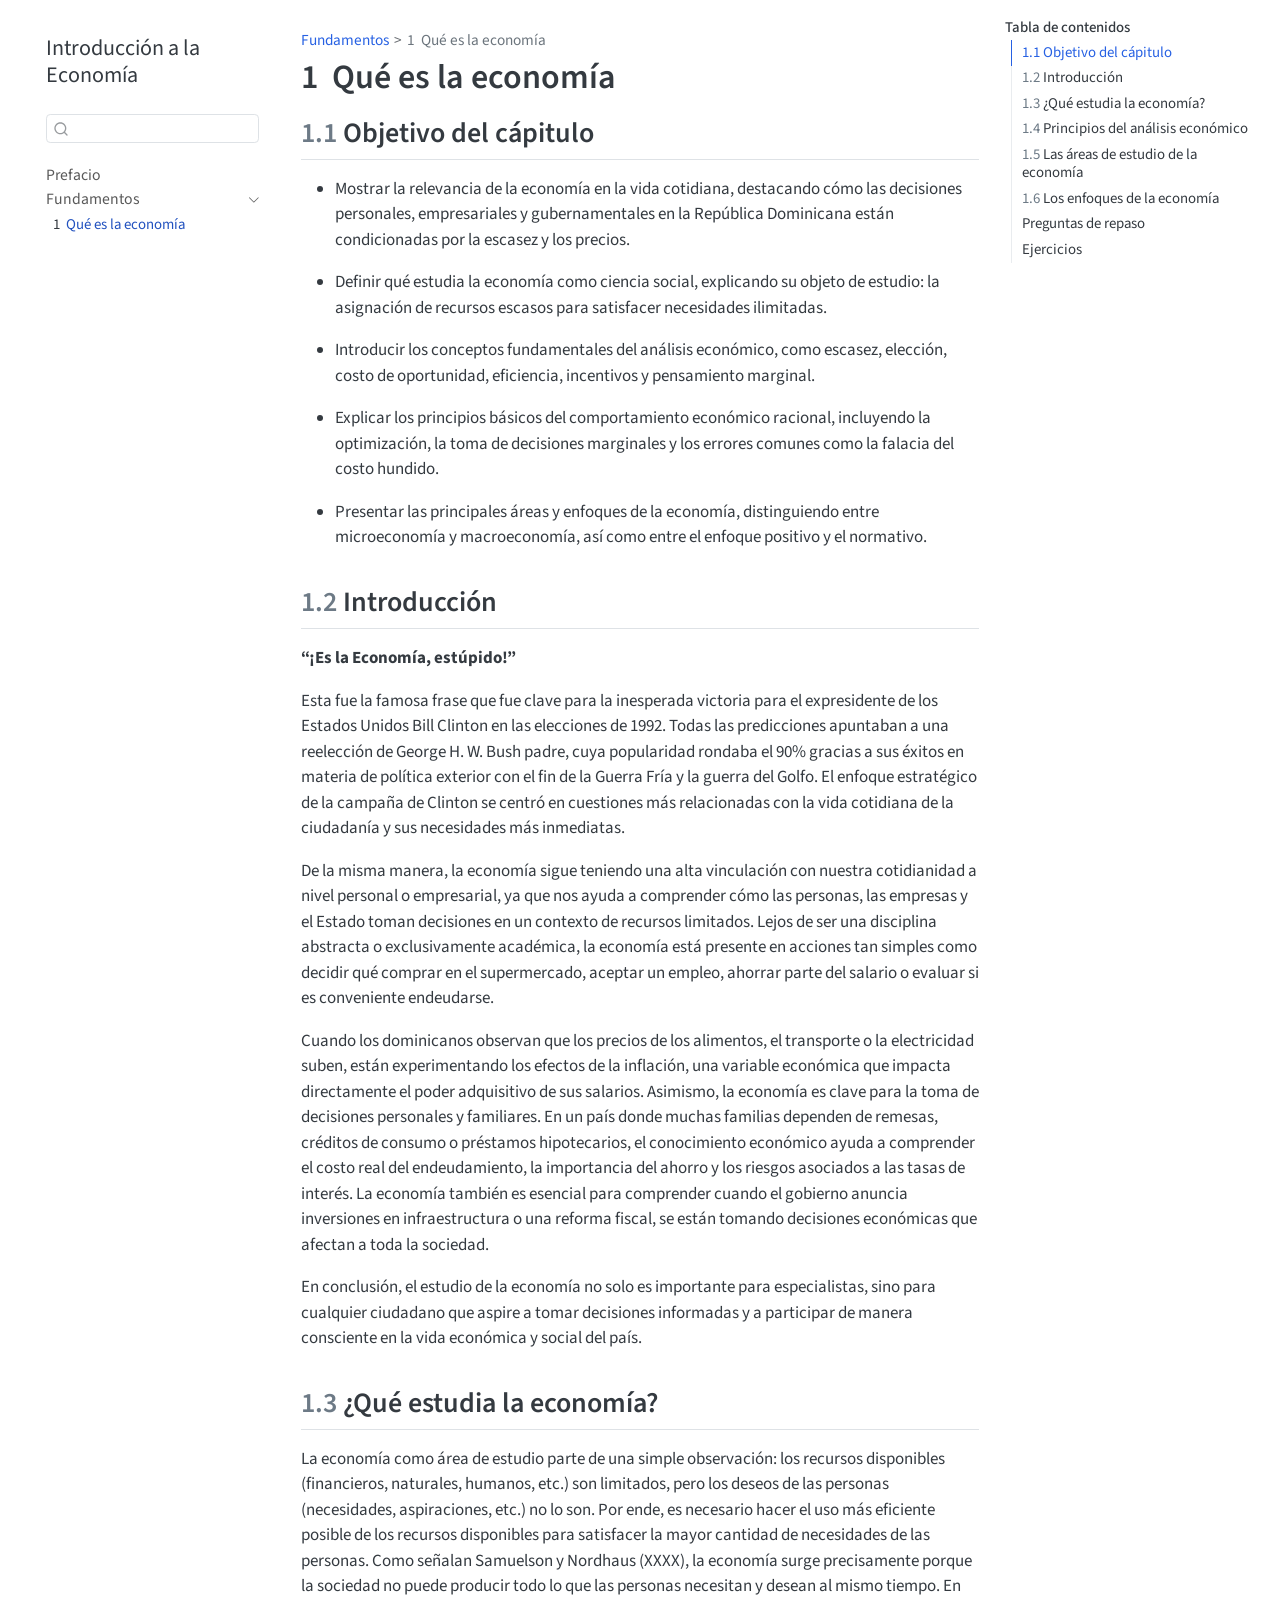
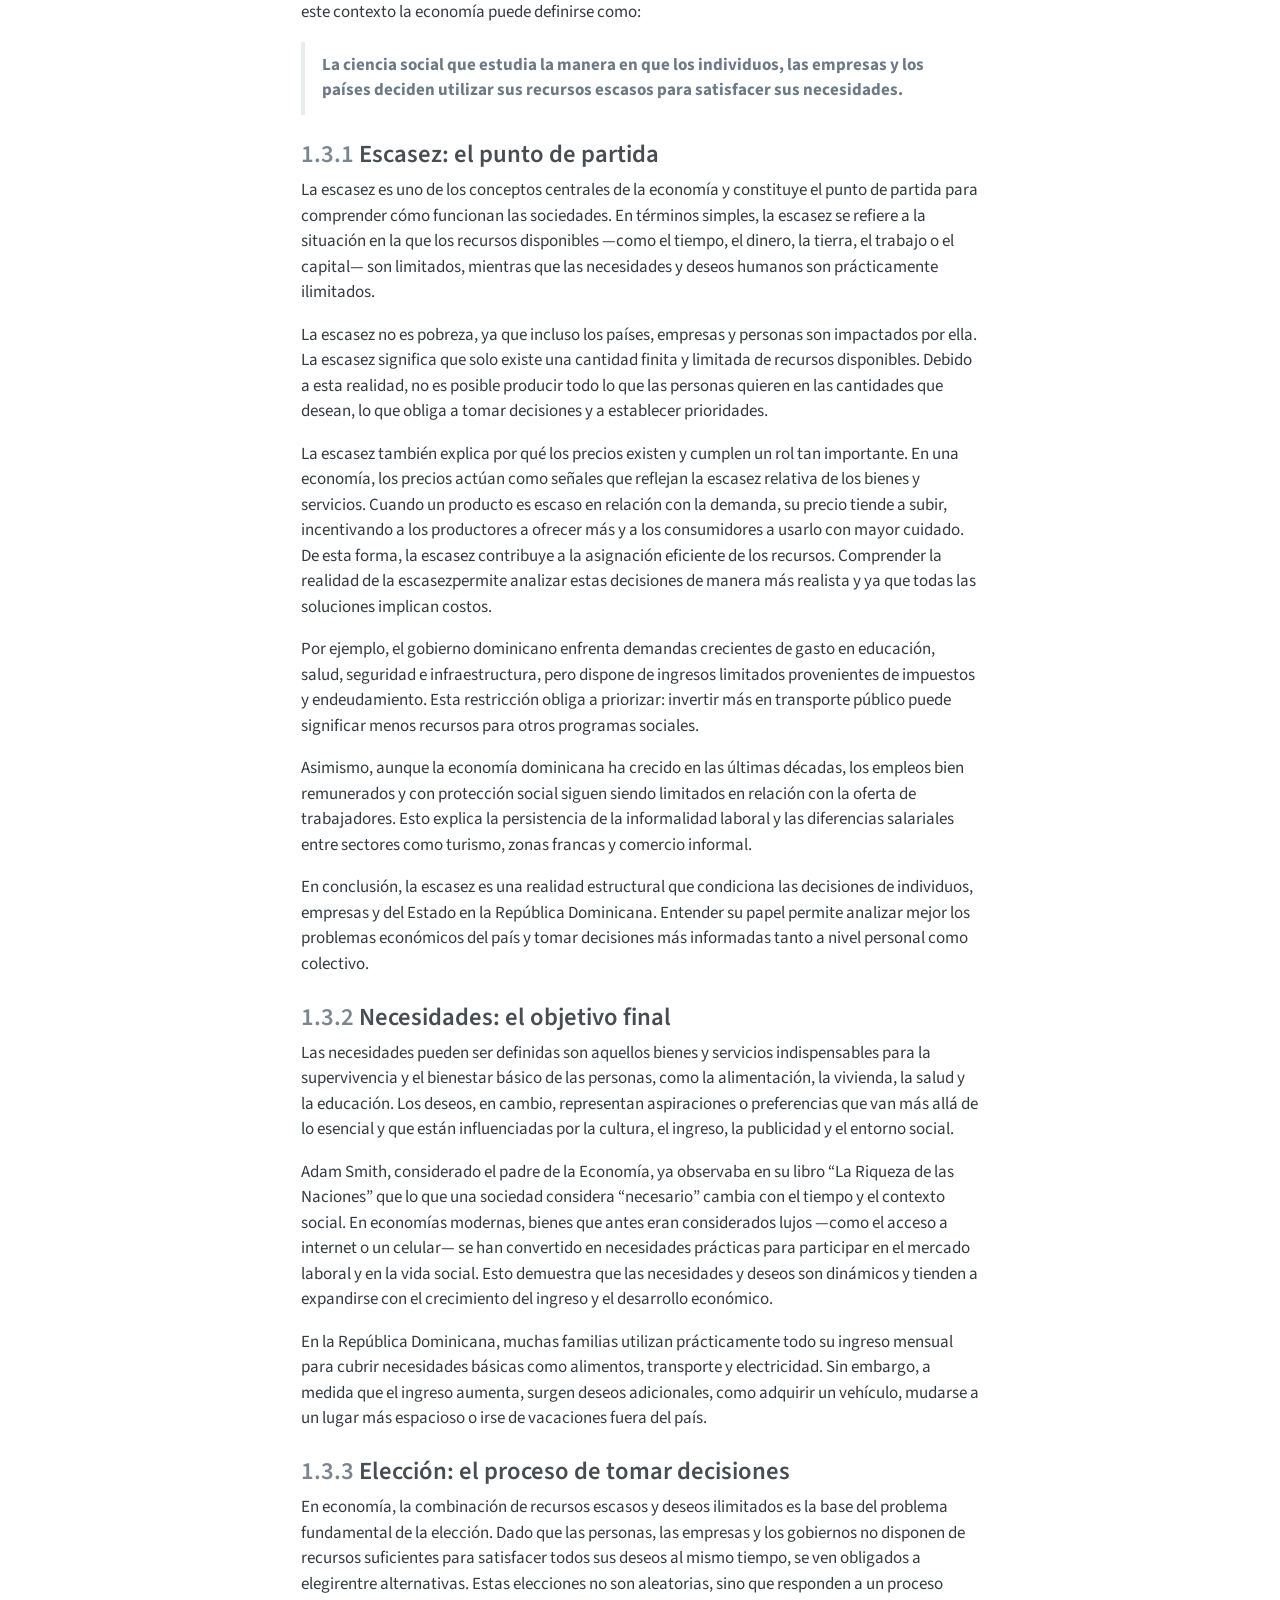
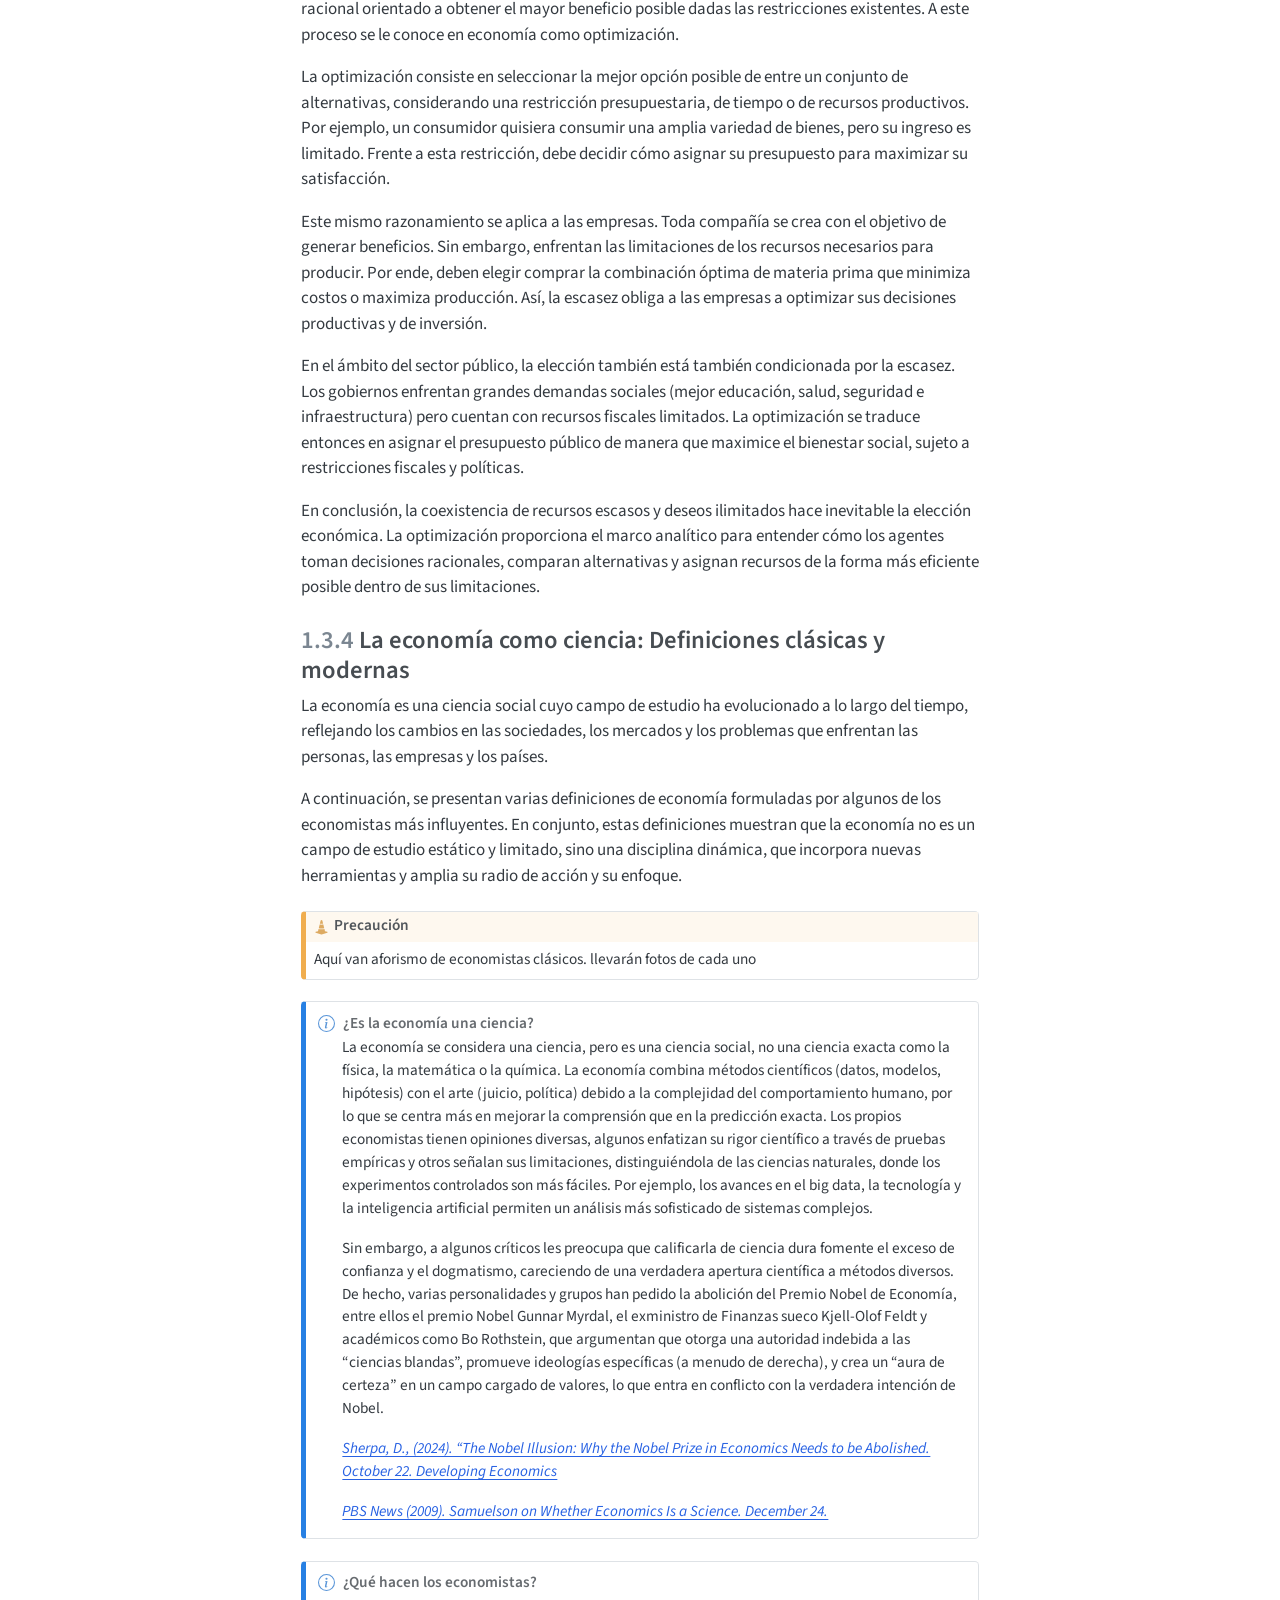
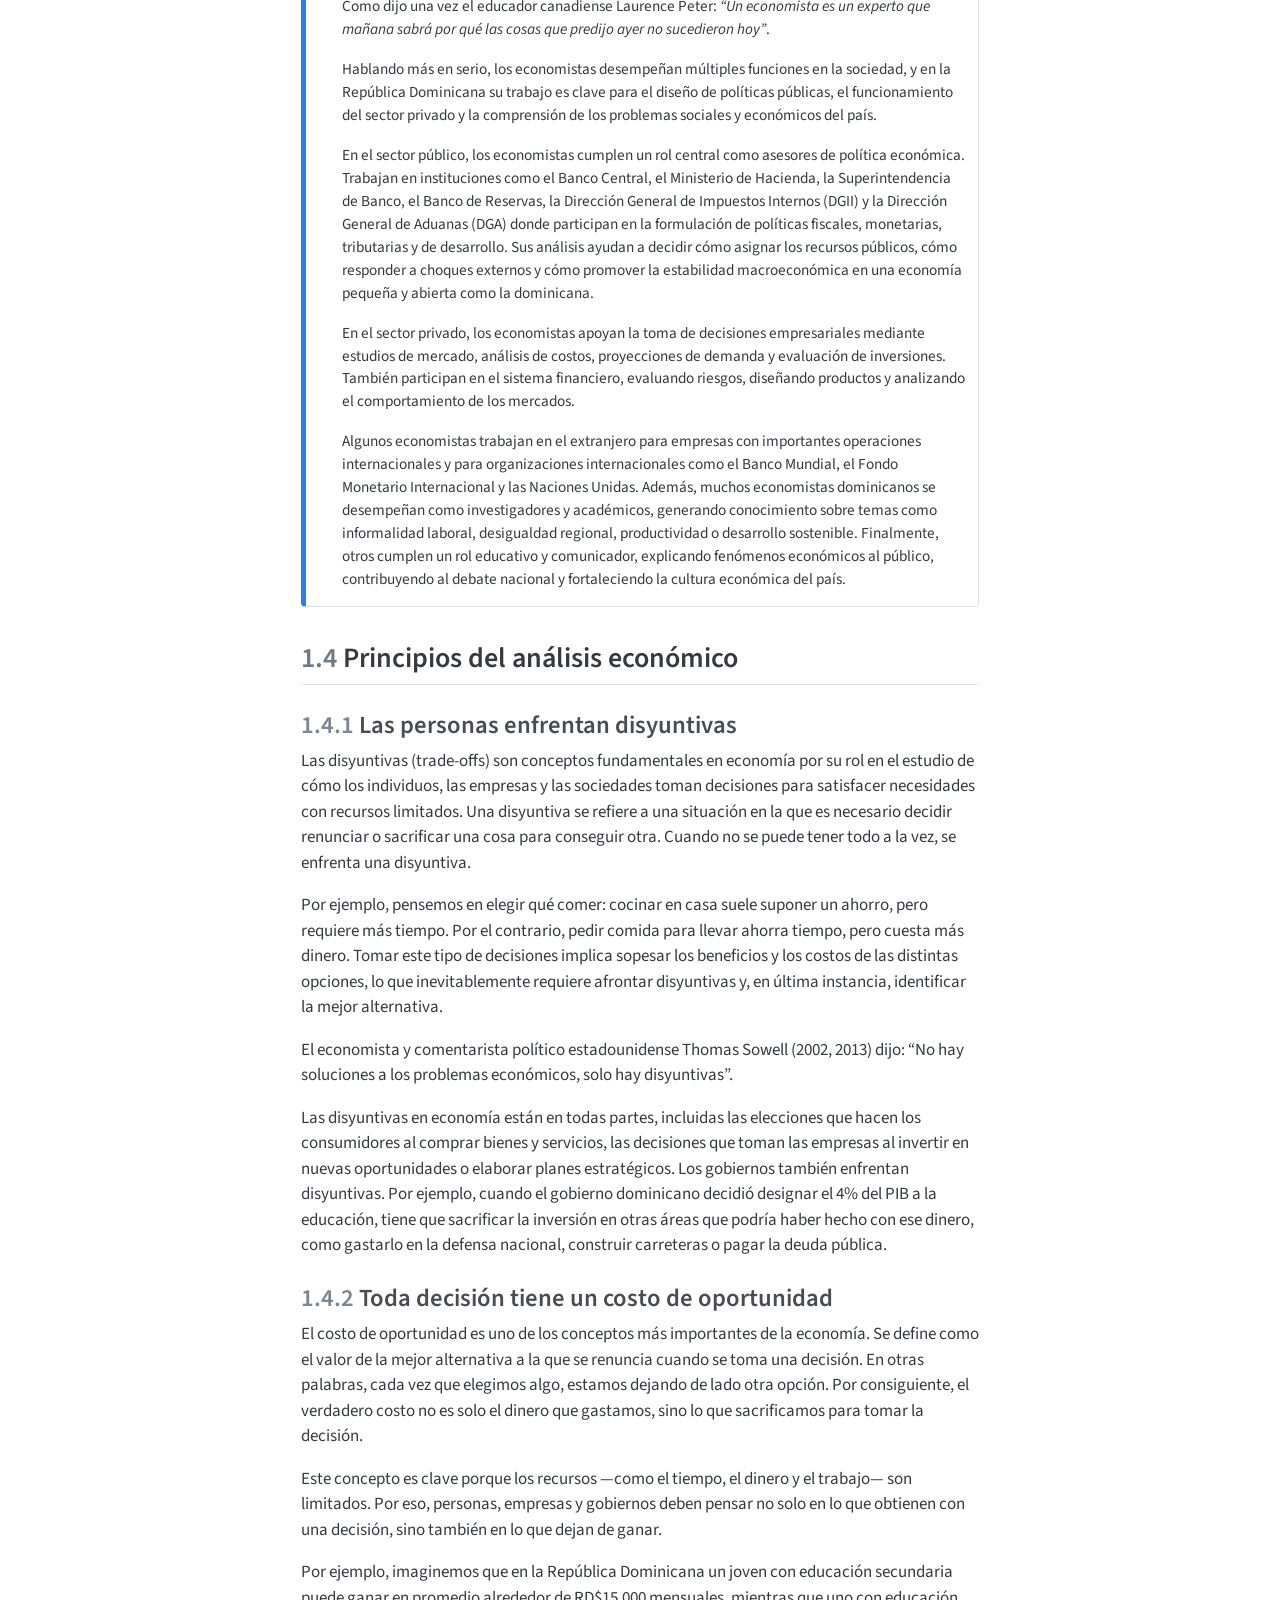
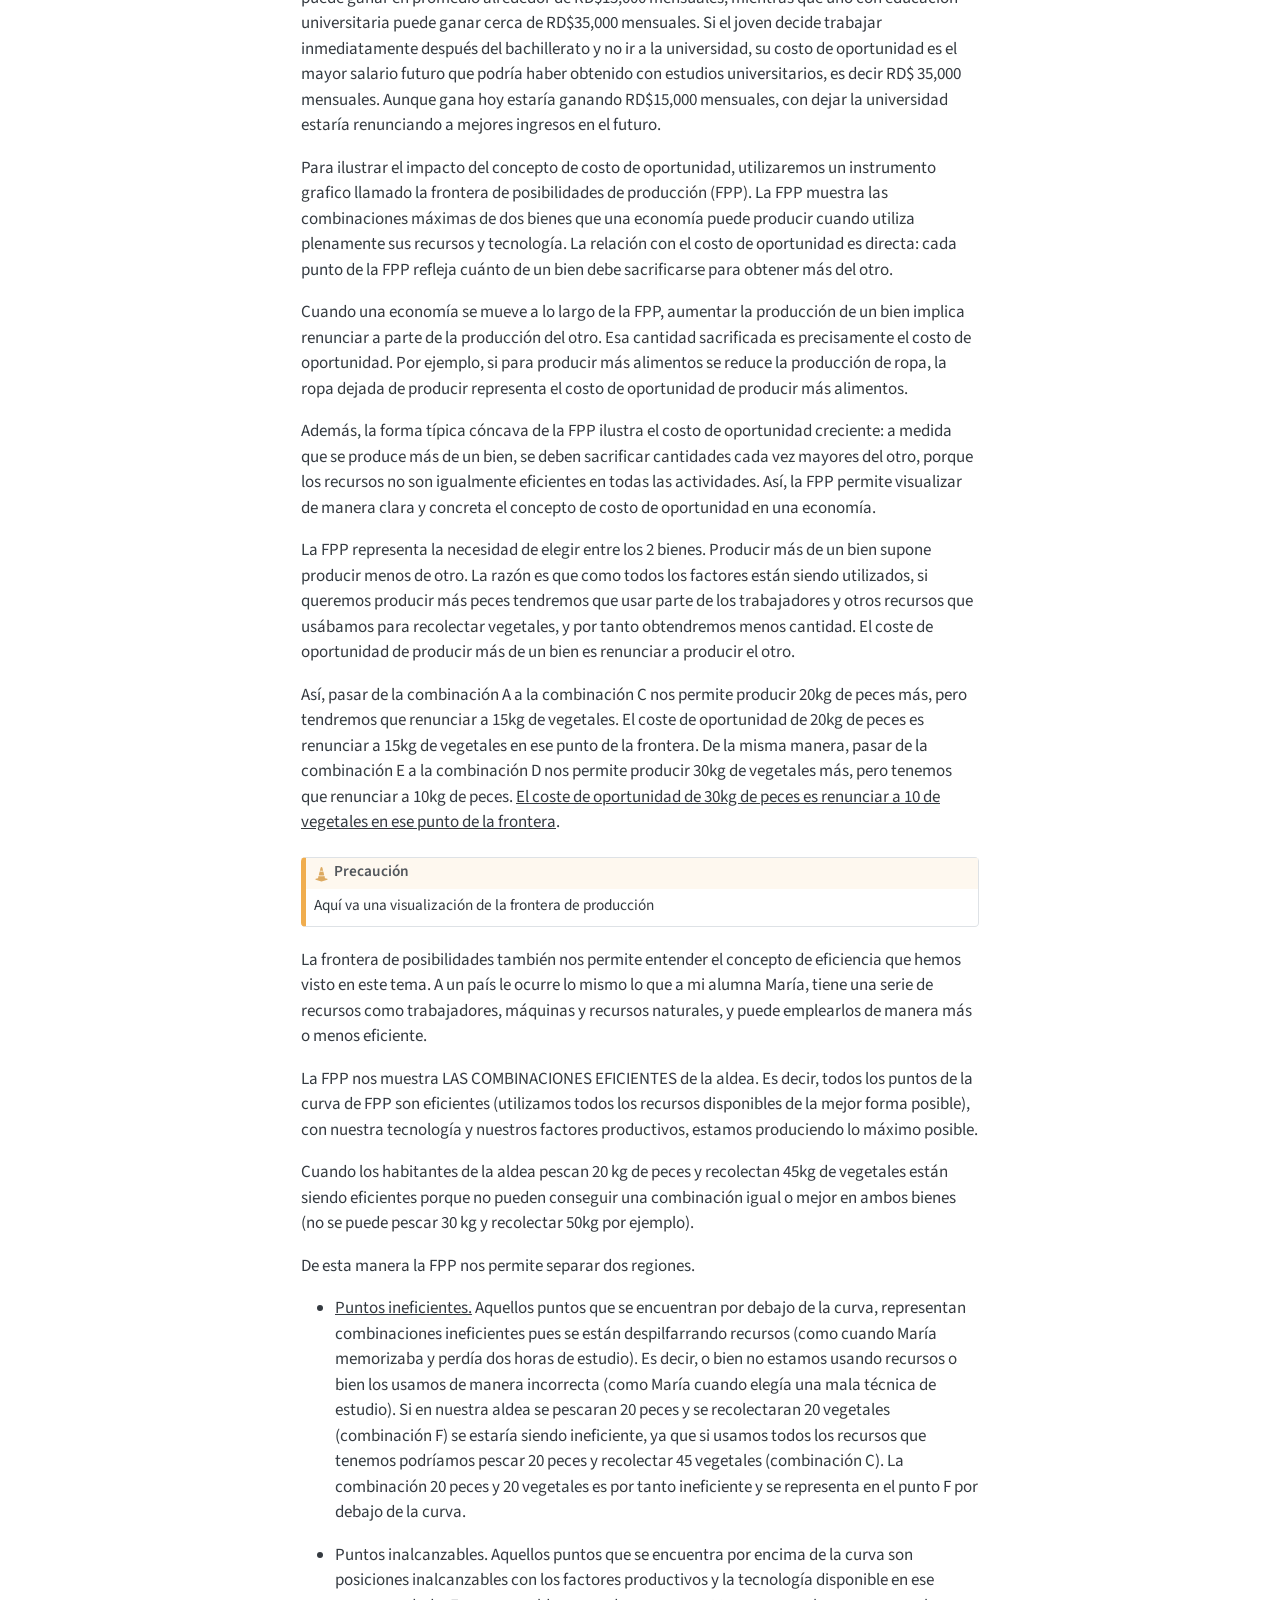
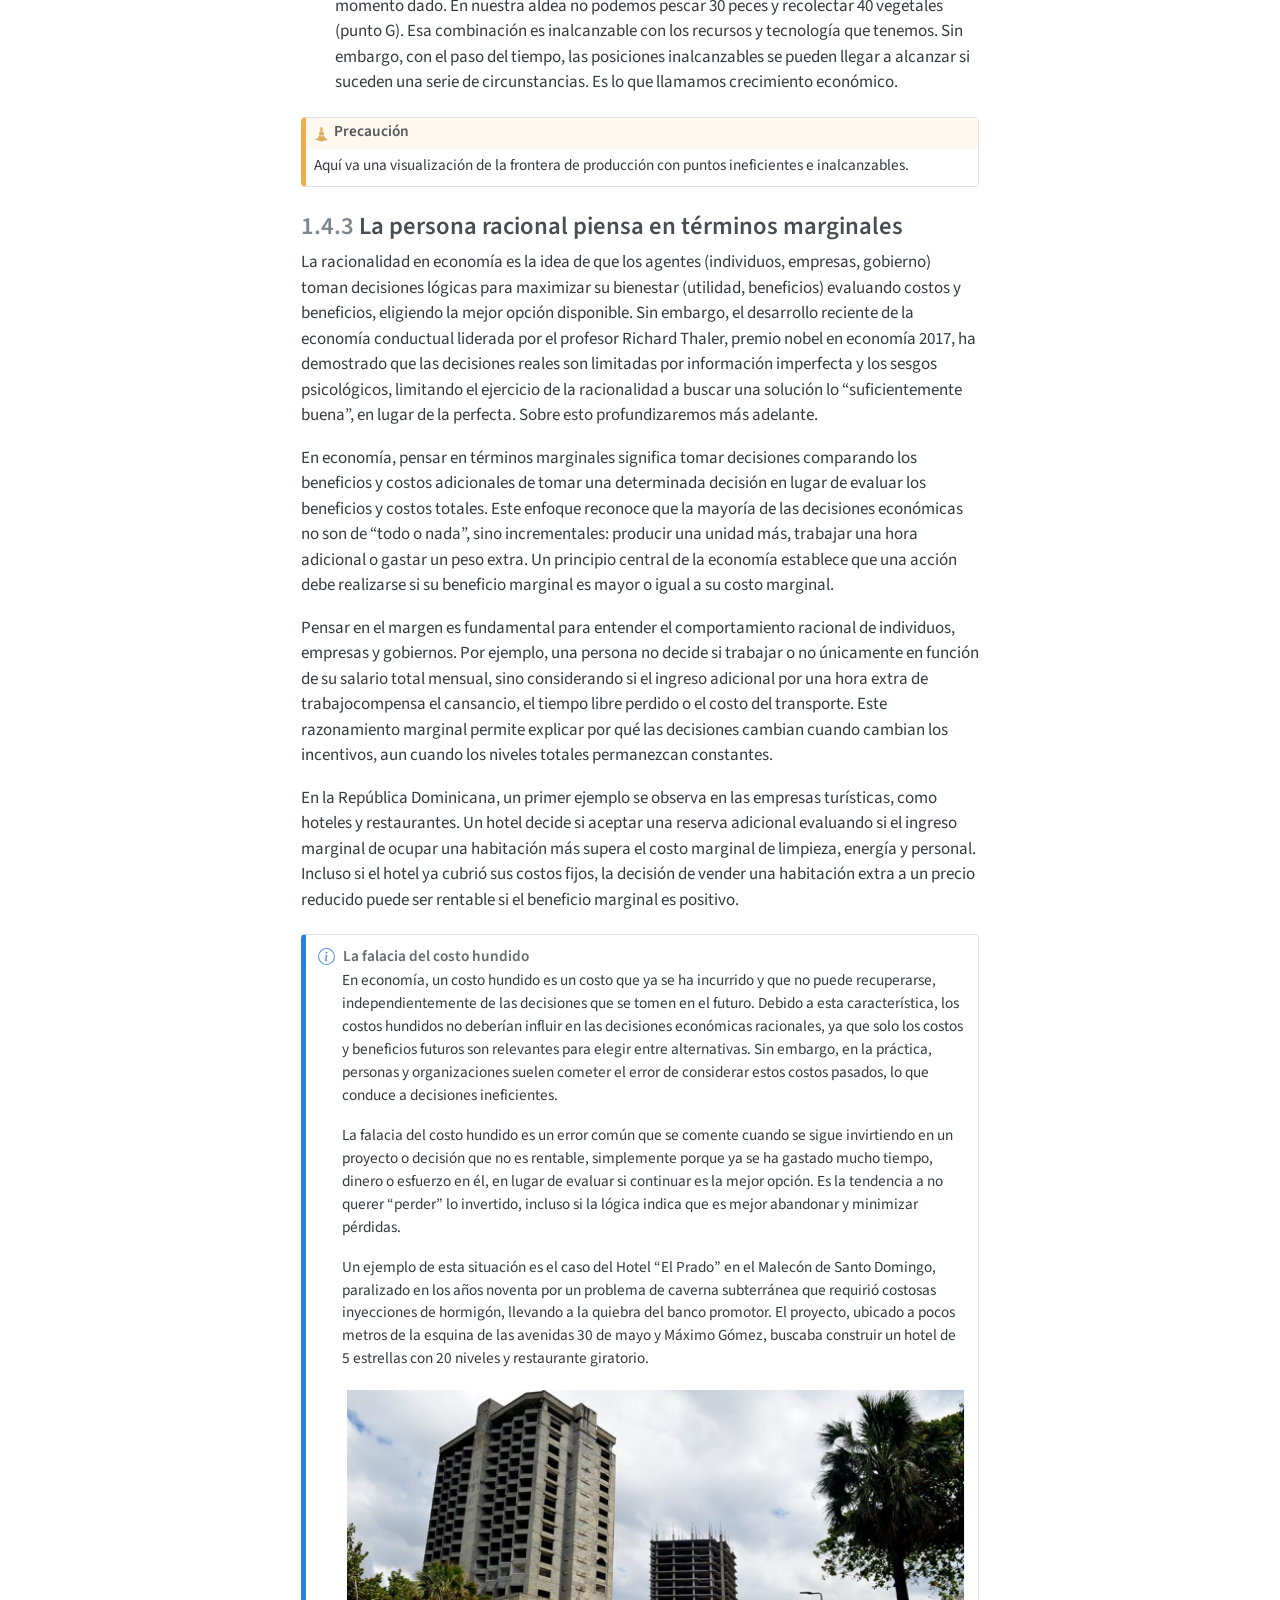
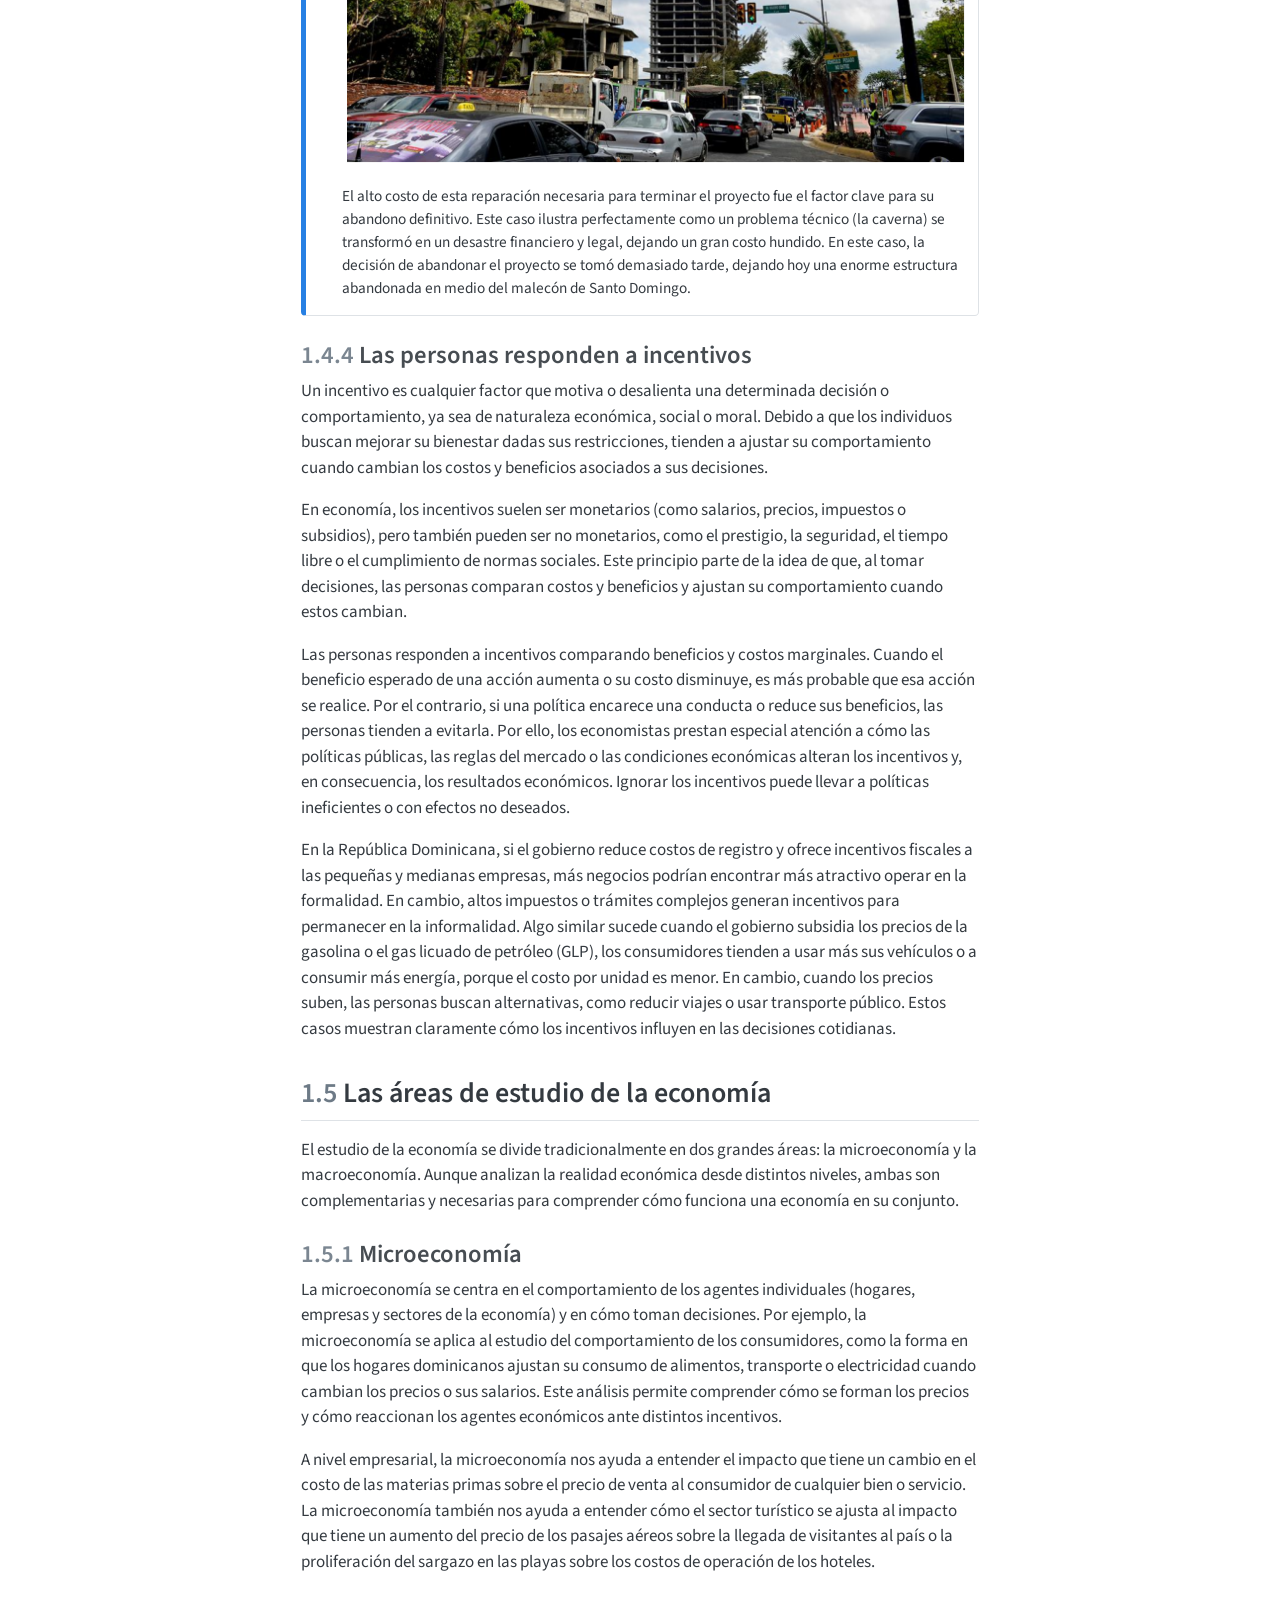
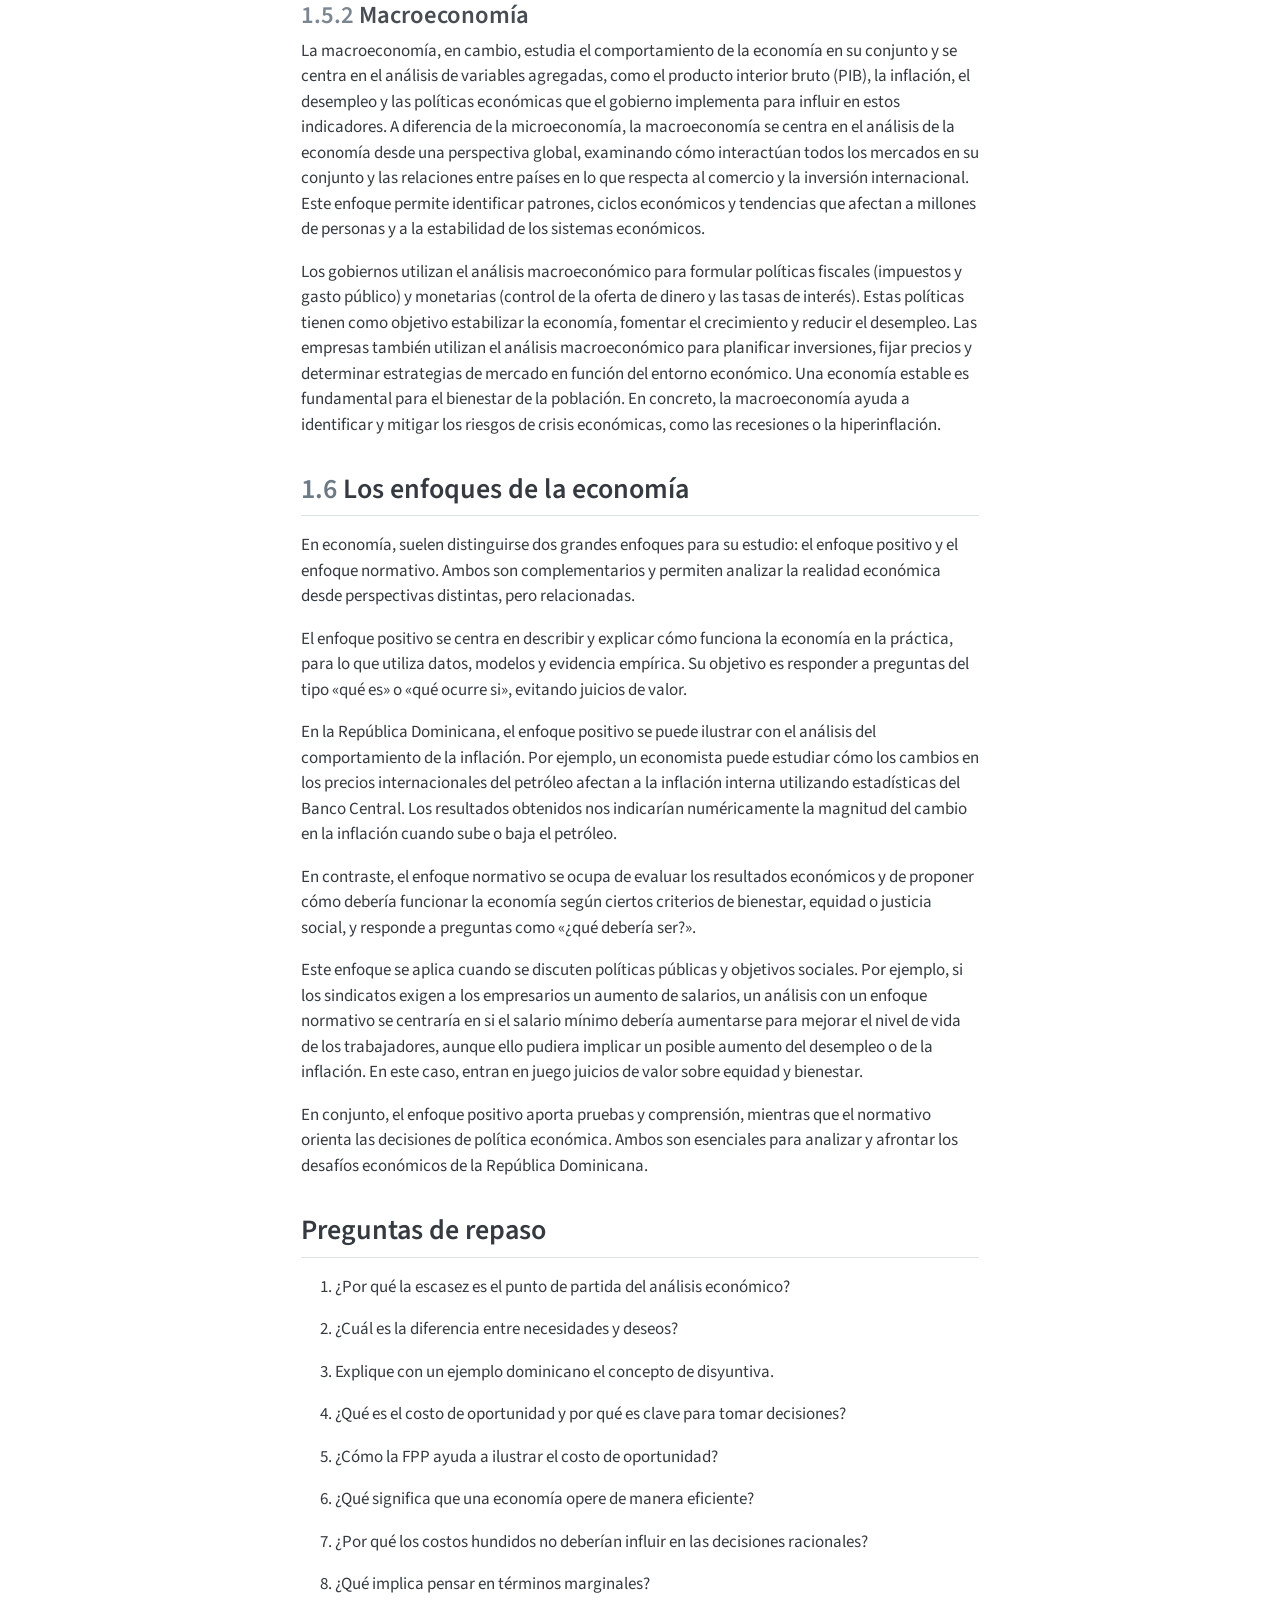
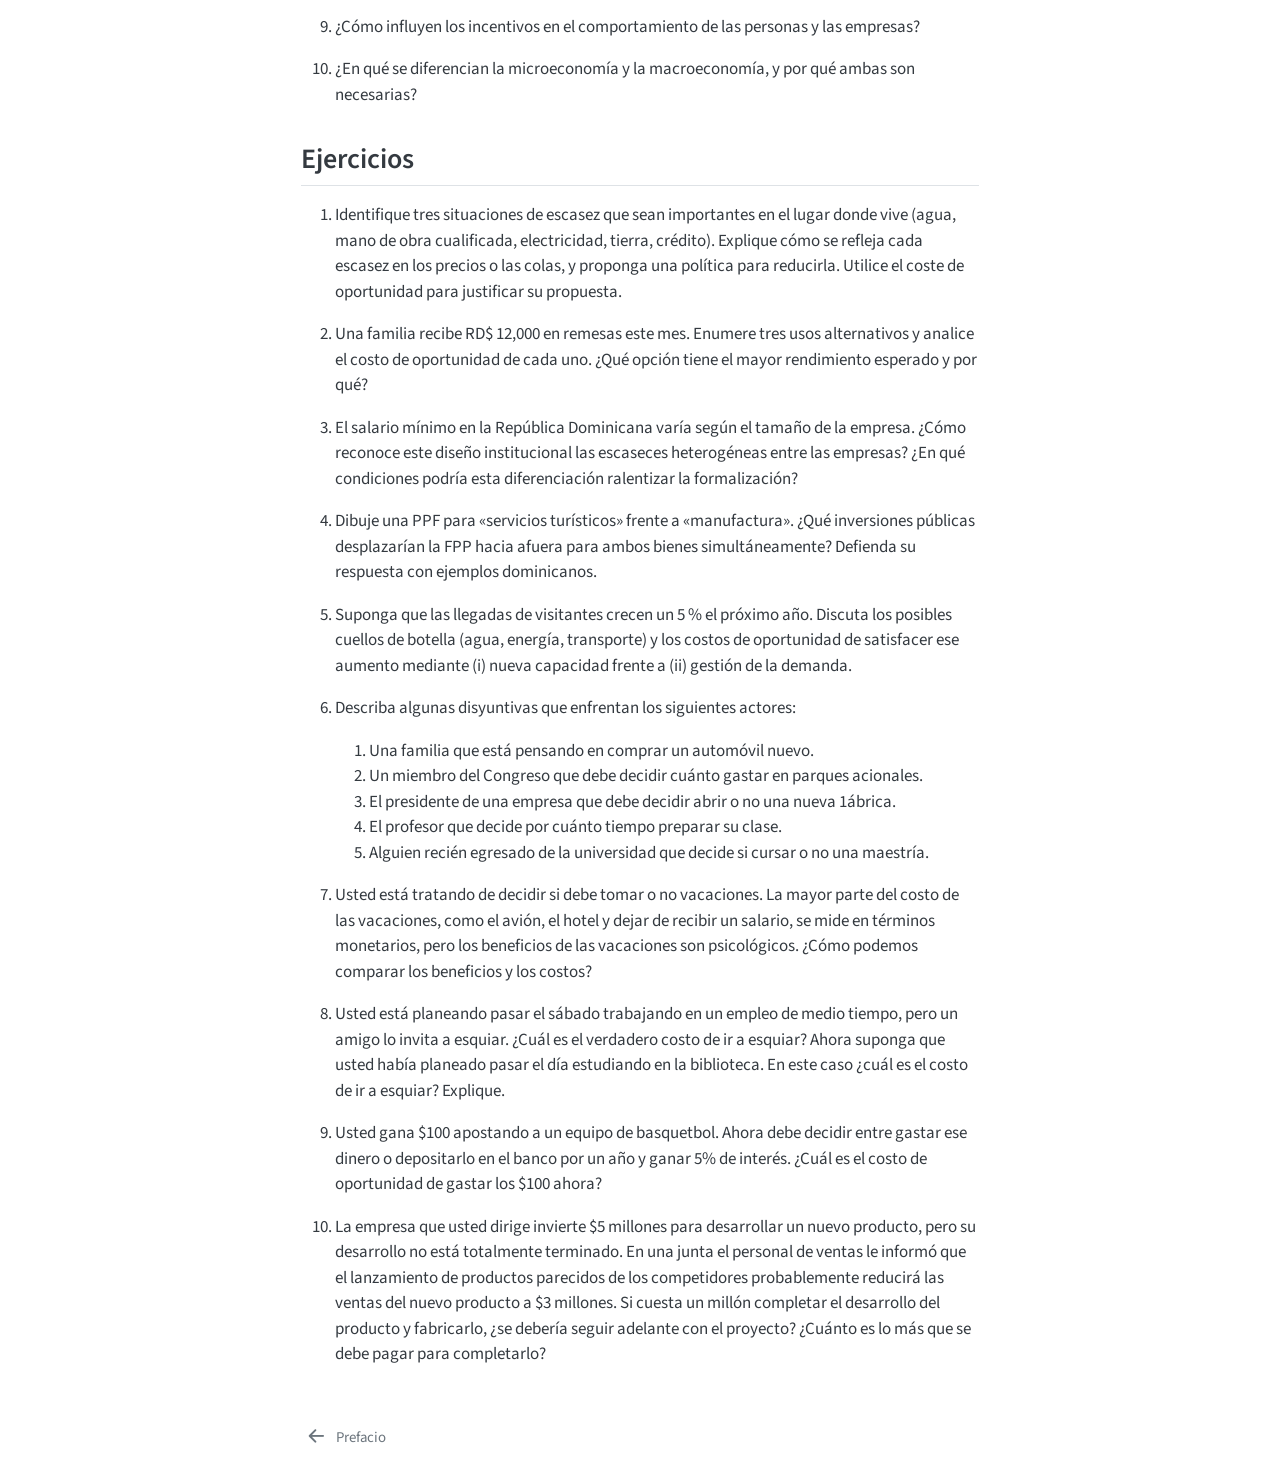
==== commit 01979f72: "chore: use spanish lang" ====
--- a/docs/cap1.html
+++ b/docs/cap1.html
@@ -1,5 +1,5 @@
 <!DOCTYPE html>
-<html xmlns="http://www.w3.org/1999/xhtml" lang="en" xml:lang="en"><head>
+<html xmlns="http://www.w3.org/1999/xhtml" lang="es" xml:lang="es"><head>
 
 <meta charset="utf-8">
 <meta name="generator" content="quarto-1.6.42">
@@ -54,17 +54,17 @@
   ],
   "show-item-context": false,
   "language": {
-    "search-no-results-text": "No results",
-    "search-matching-documents-text": "matching documents",
-    "search-copy-link-title": "Copy link to search",
-    "search-hide-matches-text": "Hide additional matches",
-    "search-more-match-text": "more match in this document",
-    "search-more-matches-text": "more matches in this document",
-    "search-clear-button-title": "Clear",
+    "search-no-results-text": "Sin resultados",
+    "search-matching-documents-text": "documentos encontrados",
+    "search-copy-link-title": "Copiar el enlace en la búsqueda",
+    "search-hide-matches-text": "Ocultar resultados adicionales",
+    "search-more-match-text": "resultado adicional en este documento",
+    "search-more-matches-text": "resultados adicionales en este documento",
+    "search-clear-button-title": "Borrar",
     "search-text-placeholder": "",
-    "search-detached-cancel-button-title": "Cancel",
-    "search-submit-button-title": "Submit",
-    "search-label": "Search"
+    "search-detached-cancel-button-title": "Cancelar",
+    "search-submit-button-title": "Enviar",
+    "search-label": "Buscar"
   }
 }</script>
 
@@ -77,13 +77,13 @@
   <header id="quarto-header" class="headroom fixed-top">
   <nav class="quarto-secondary-nav">
     <div class="container-fluid d-flex">
-      <button type="button" class="quarto-btn-toggle btn" data-bs-toggle="collapse" role="button" data-bs-target=".quarto-sidebar-collapse-item" aria-controls="quarto-sidebar" aria-expanded="false" aria-label="Toggle sidebar navigation" onclick="if (window.quartoToggleHeadroom) { window.quartoToggleHeadroom(); }">
+      <button type="button" class="quarto-btn-toggle btn" data-bs-toggle="collapse" role="button" data-bs-target=".quarto-sidebar-collapse-item" aria-controls="quarto-sidebar" aria-expanded="false" aria-label="Alternar barra lateral" onclick="if (window.quartoToggleHeadroom) { window.quartoToggleHeadroom(); }">
         <i class="bi bi-layout-text-sidebar-reverse"></i>
       </button>
         <nav class="quarto-page-breadcrumbs" aria-label="breadcrumb"><ol class="breadcrumb"><li class="breadcrumb-item"><a href="./cap1.html">Fundamentos</a></li><li class="breadcrumb-item"><a href="./cap1.html"><span class="chapter-number">1</span>&nbsp; <span class="chapter-title">Qué es la economía</span></a></li></ol></nav>
-        <a class="flex-grow-1" role="navigation" data-bs-toggle="collapse" data-bs-target=".quarto-sidebar-collapse-item" aria-controls="quarto-sidebar" aria-expanded="false" aria-label="Toggle sidebar navigation" onclick="if (window.quartoToggleHeadroom) { window.quartoToggleHeadroom(); }">      
+        <a class="flex-grow-1" role="navigation" data-bs-toggle="collapse" data-bs-target=".quarto-sidebar-collapse-item" aria-controls="quarto-sidebar" aria-expanded="false" aria-label="Alternar barra lateral" onclick="if (window.quartoToggleHeadroom) { window.quartoToggleHeadroom(); }">      
         </a>
-      <button type="button" class="btn quarto-search-button" aria-label="Search" onclick="window.quartoOpenSearch();">
+      <button type="button" class="btn quarto-search-button" aria-label="Buscar" onclick="window.quartoOpenSearch();">
         <i class="bi bi-search"></i>
       </button>
     </div>
@@ -100,7 +100,7 @@
       </div>
         <div class="mt-2 flex-shrink-0 align-items-center">
         <div class="sidebar-search">
-        <div id="quarto-search" class="" title="Search"></div>
+        <div id="quarto-search" class="" title="Buscar"></div>
         </div>
         </div>
     <div class="sidebar-menu-container"> 
@@ -115,7 +115,7 @@
       <div class="sidebar-item-container"> 
             <a class="sidebar-item-text sidebar-link text-start" data-bs-toggle="collapse" data-bs-target="#quarto-sidebar-section-1" role="navigation" aria-expanded="true">
  <span class="menu-text">Fundamentos</span></a>
-          <a class="sidebar-item-toggle text-start" data-bs-toggle="collapse" data-bs-target="#quarto-sidebar-section-1" role="navigation" aria-expanded="true" aria-label="Toggle section">
+          <a class="sidebar-item-toggle text-start" data-bs-toggle="collapse" data-bs-target="#quarto-sidebar-section-1" role="navigation" aria-expanded="true" aria-label="Alternar sección">
             <i class="bi bi-chevron-right ms-2"></i>
           </a> 
       </div>
@@ -135,7 +135,7 @@
 <!-- margin-sidebar -->
     <div id="quarto-margin-sidebar" class="sidebar margin-sidebar">
         <nav id="TOC" role="doc-toc" class="toc-active">
-    <h2 id="toc-title">Table of contents</h2>
+    <h2 id="toc-title">Tabla de contenidos</h2>
    
   <ul>
   <li><a href="#objetivo-del-cápitulo" id="toc-objetivo-del-cápitulo" class="nav-link active" data-scroll-target="#objetivo-del-cápitulo"><span class="header-section-number">1.1</span> Objetivo del cápitulo</a></li>
@@ -244,7 +244,7 @@
 <i class="callout-icon"></i>
 </div>
 <div class="callout-title-container flex-fill">
-Caution
+Precaución
 </div>
 </div>
 <div class="callout-body-container callout-body">
@@ -311,7 +311,7 @@
 <i class="callout-icon"></i>
 </div>
 <div class="callout-title-container flex-fill">
-Caution
+Precaución
 </div>
 </div>
 <div class="callout-body-container callout-body">
@@ -332,7 +332,7 @@
 <i class="callout-icon"></i>
 </div>
 <div class="callout-title-container flex-fill">
-Caution
+Precaución
 </div>
 </div>
 <div class="callout-body-container callout-body">
@@ -479,12 +479,12 @@
     // flash "checked"
     button.classList.add('code-copy-button-checked');
     var currentTitle = button.getAttribute("title");
-    button.setAttribute("title", "Copied!");
+    button.setAttribute("title", "Copiado");
     let tooltip;
     if (window.bootstrap) {
       button.setAttribute("data-bs-toggle", "tooltip");
       button.setAttribute("data-bs-placement", "left");
-      button.setAttribute("data-bs-title", "Copied!");
+      button.setAttribute("data-bs-title", "Copiado");
       tooltip = new bootstrap.Tooltip(button, 
         { trigger: "manual", 
           customClass: "code-copy-button-tooltip",
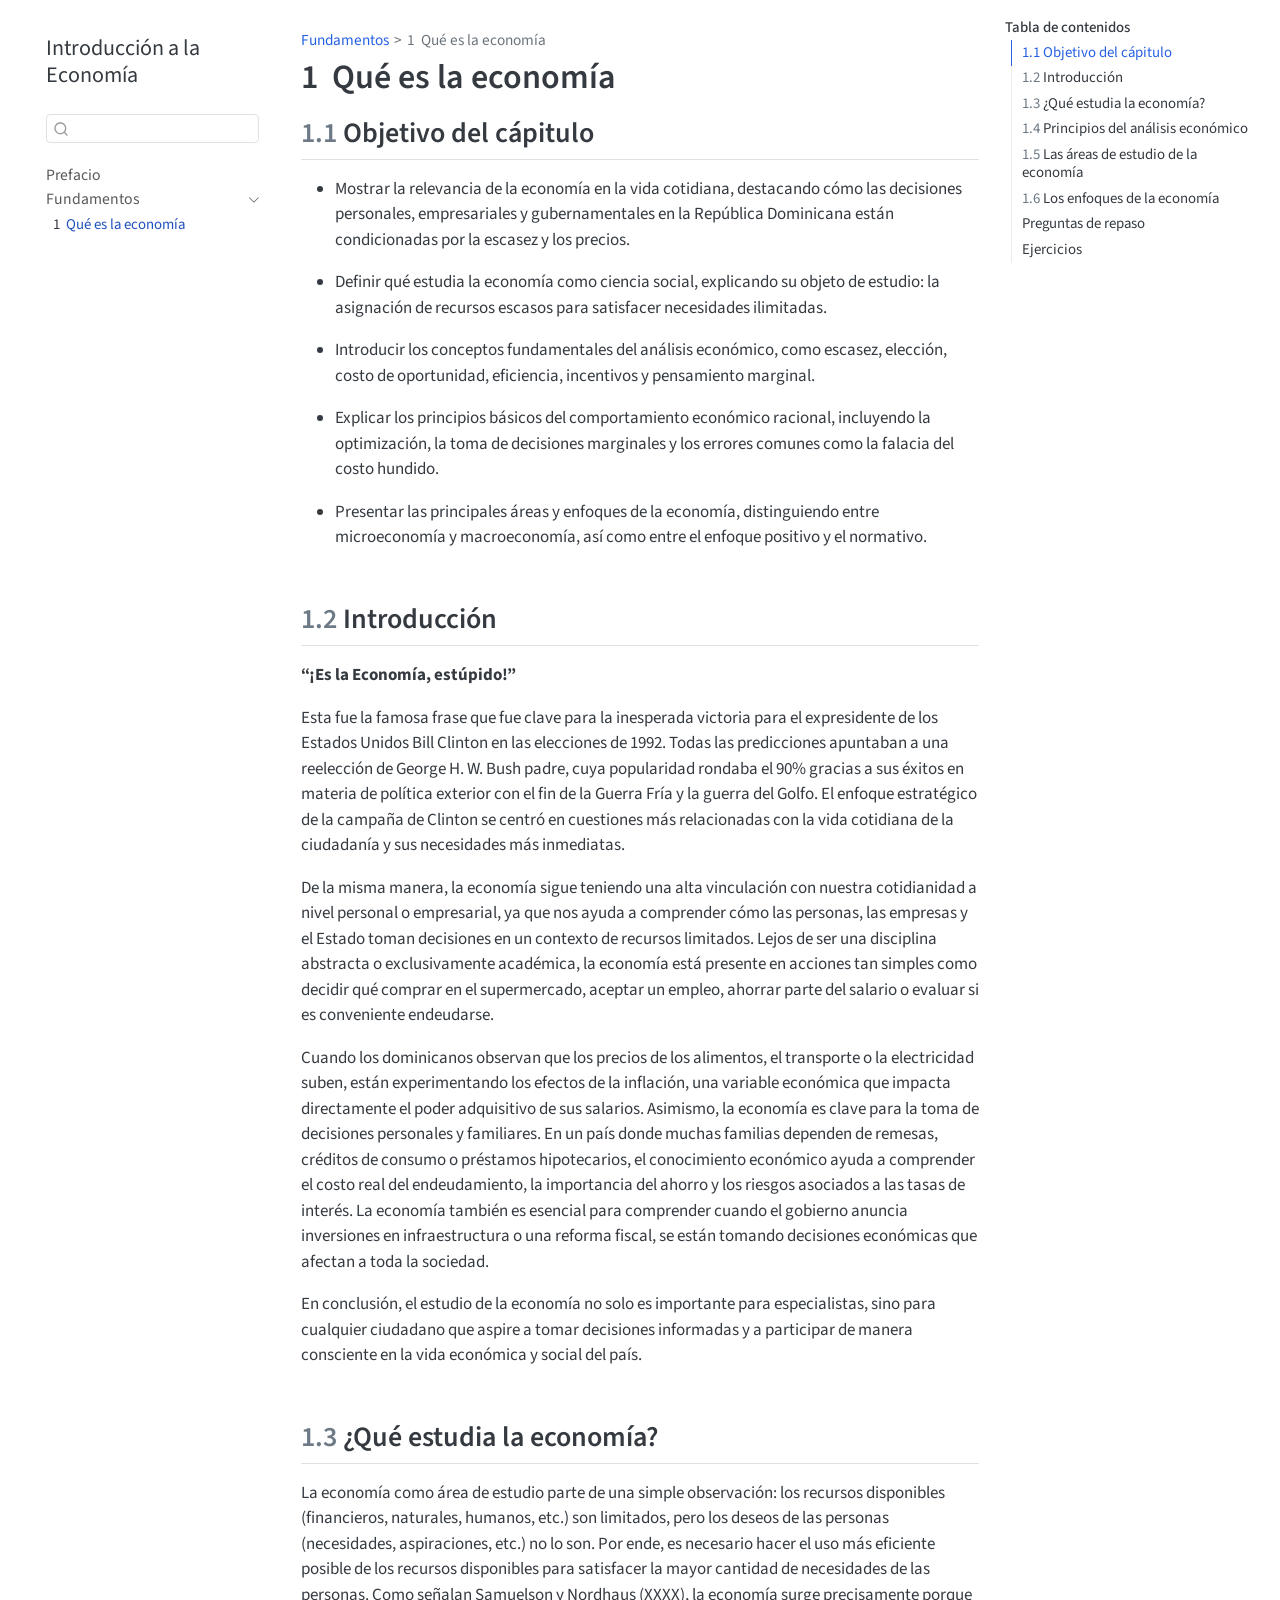
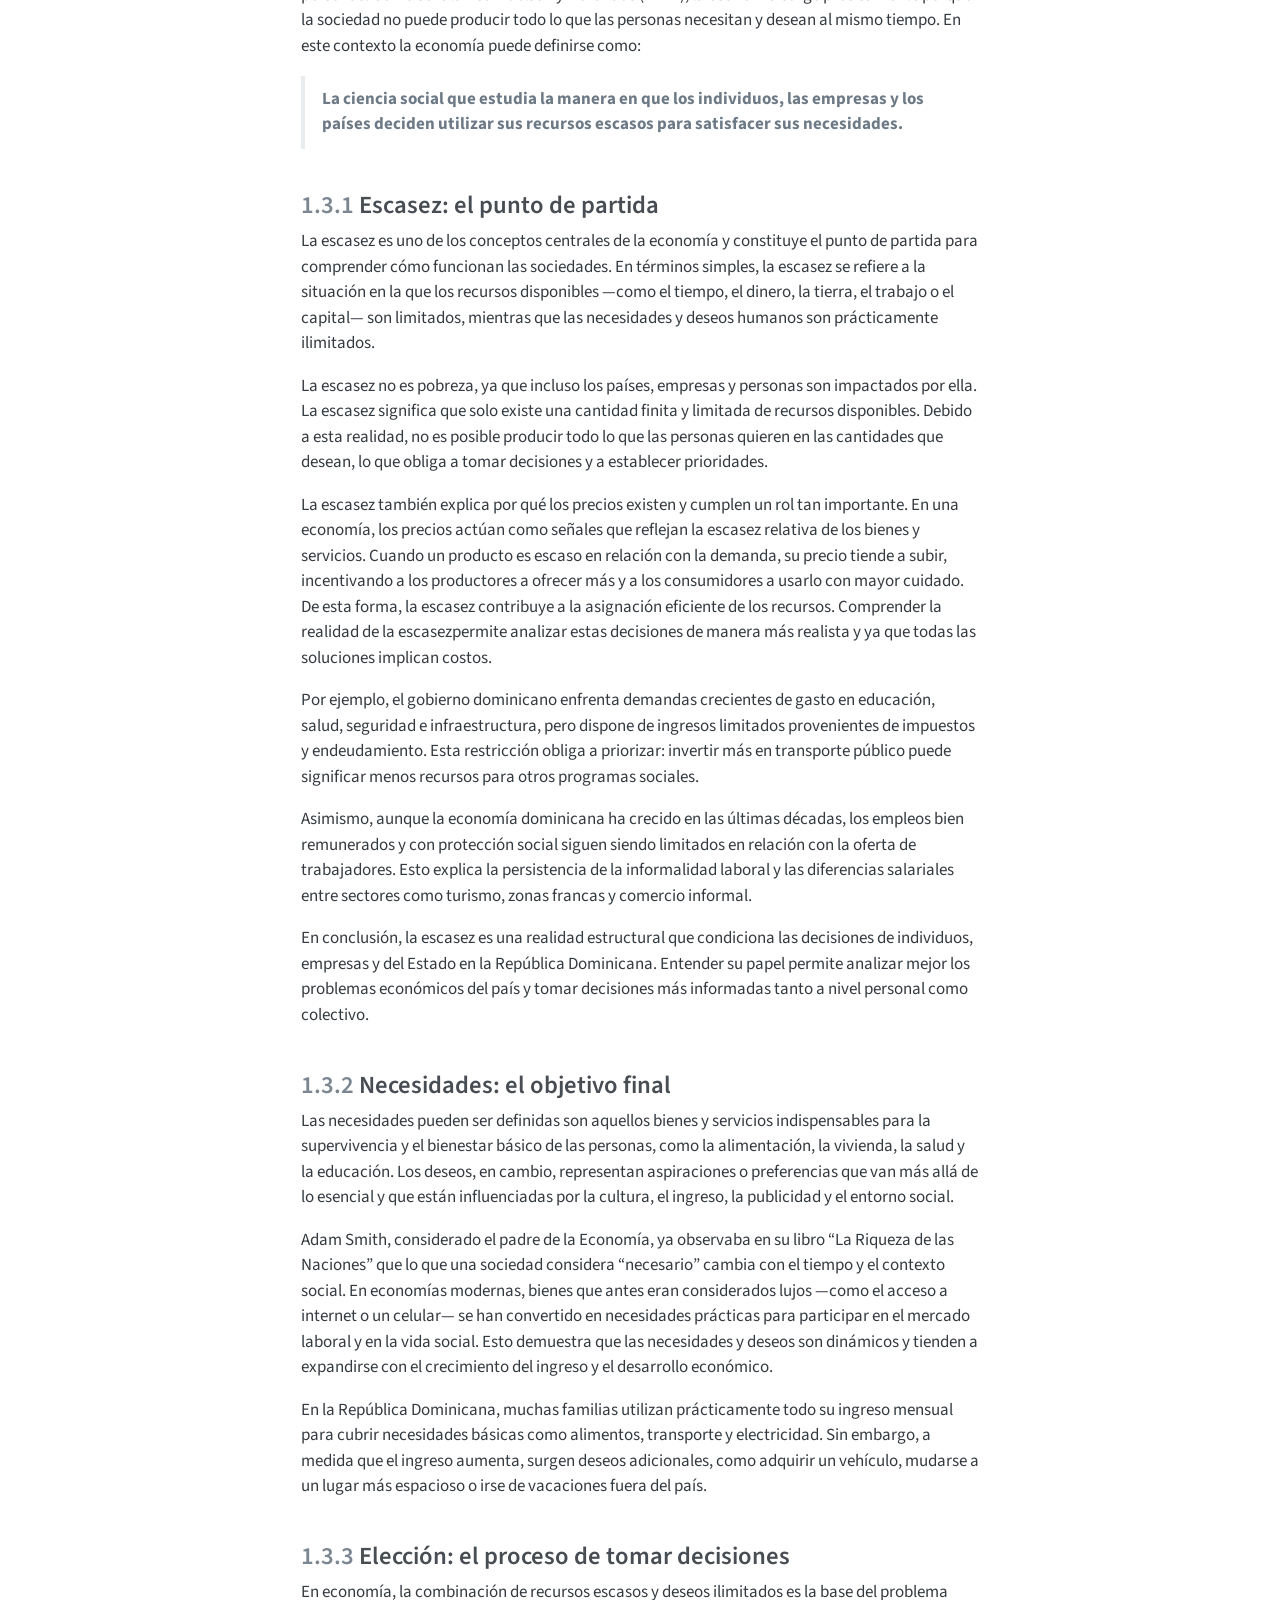
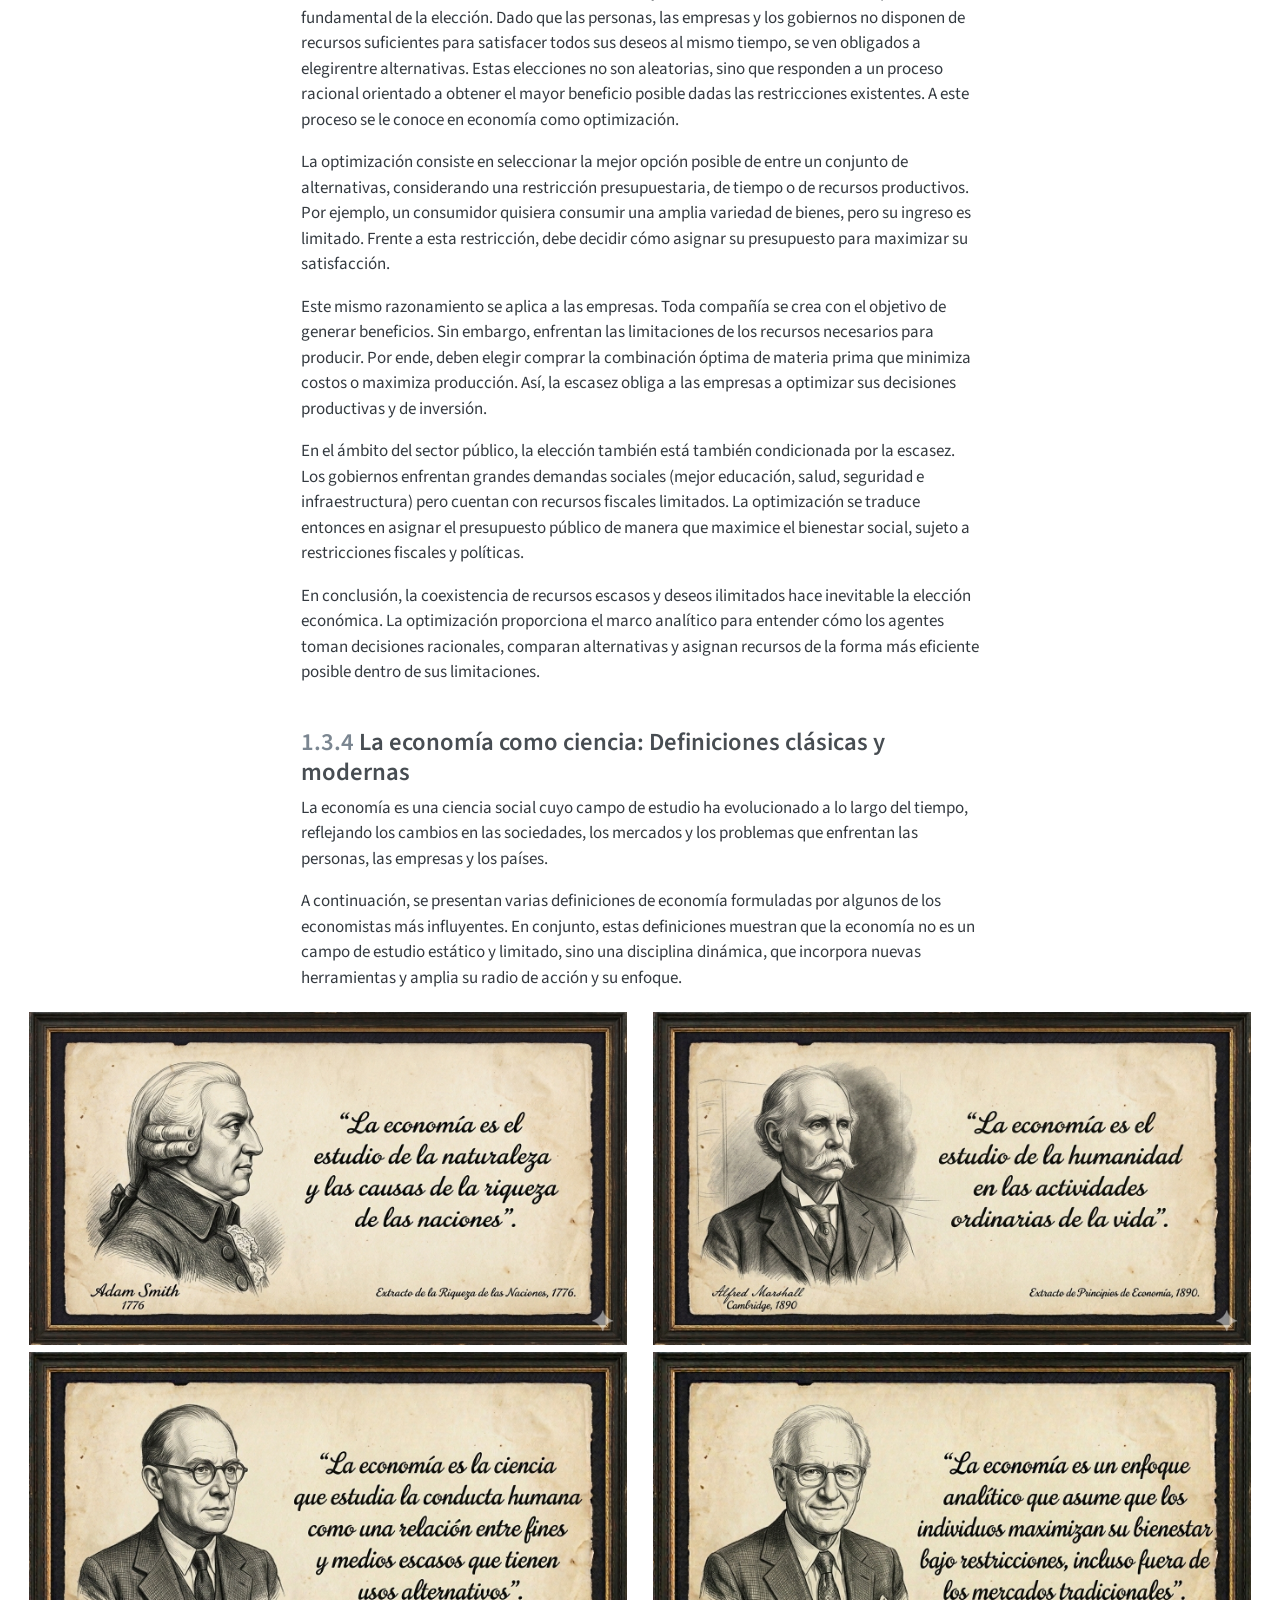
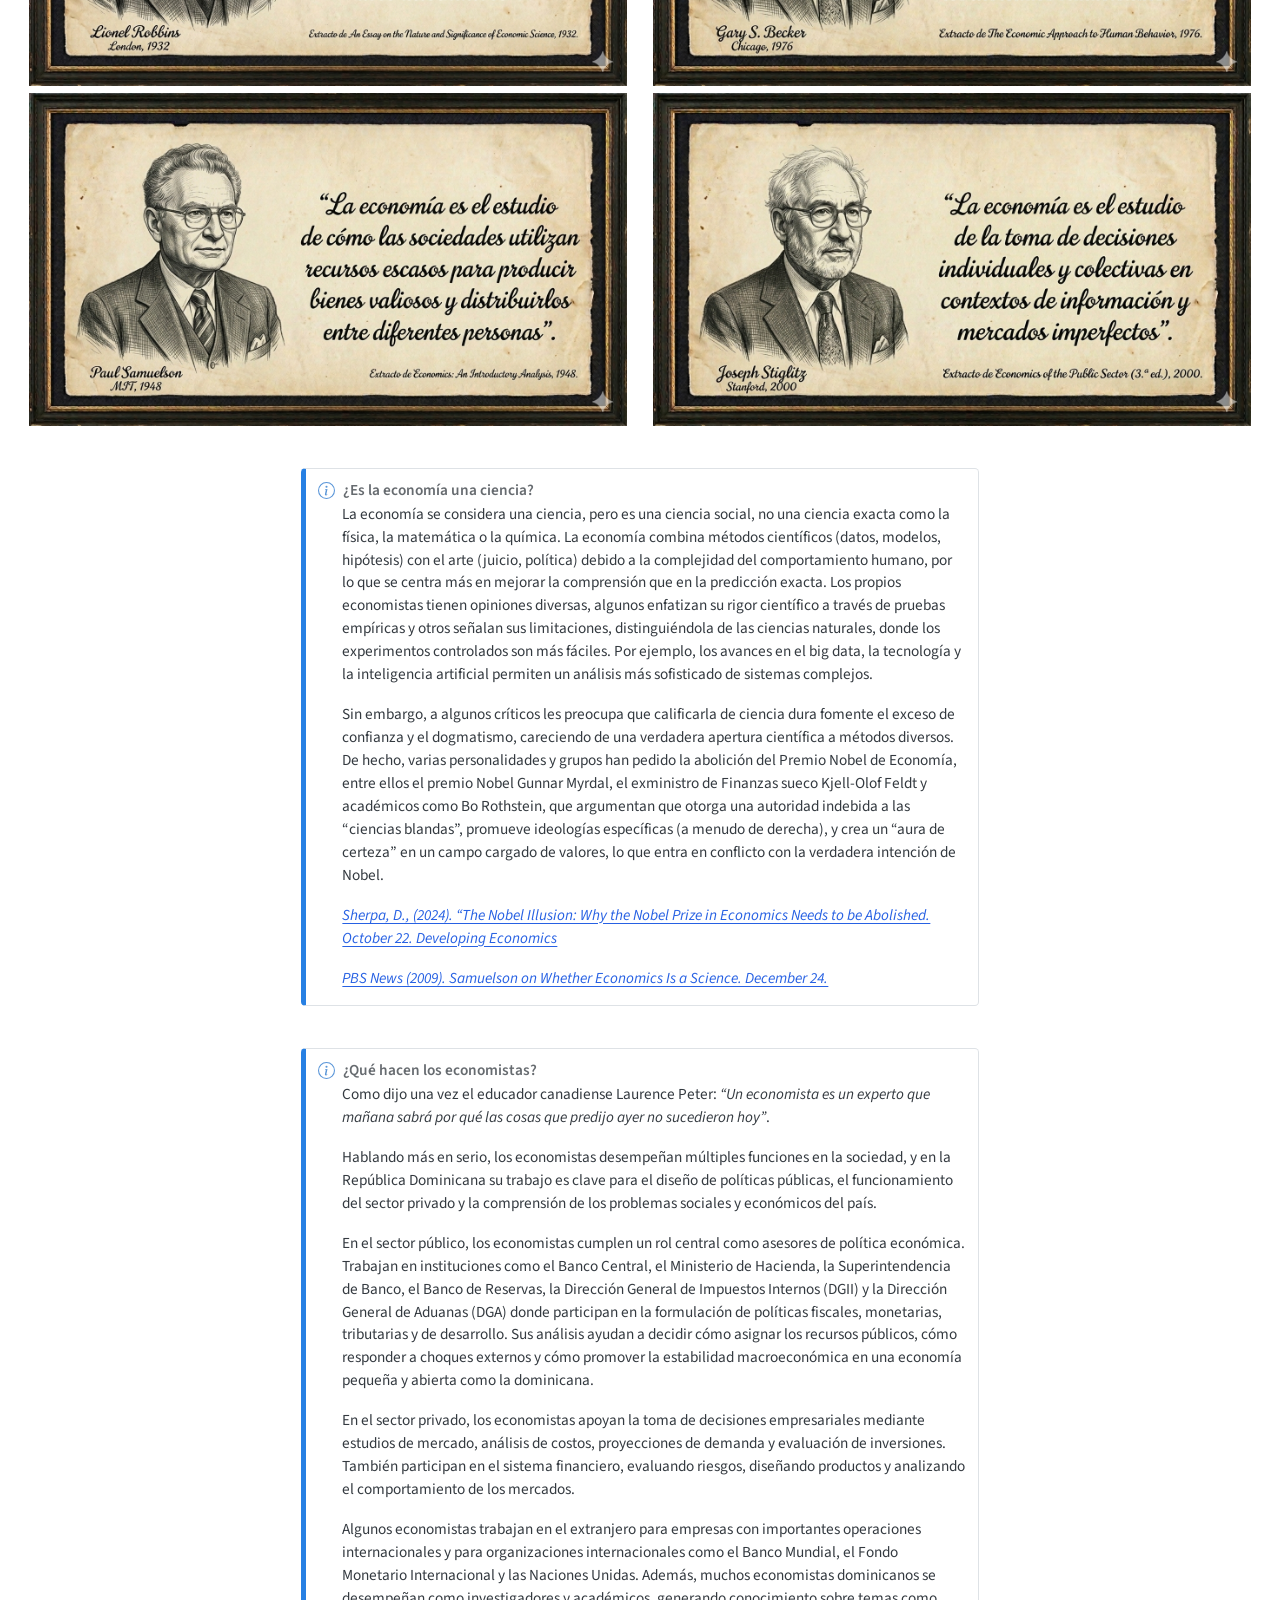
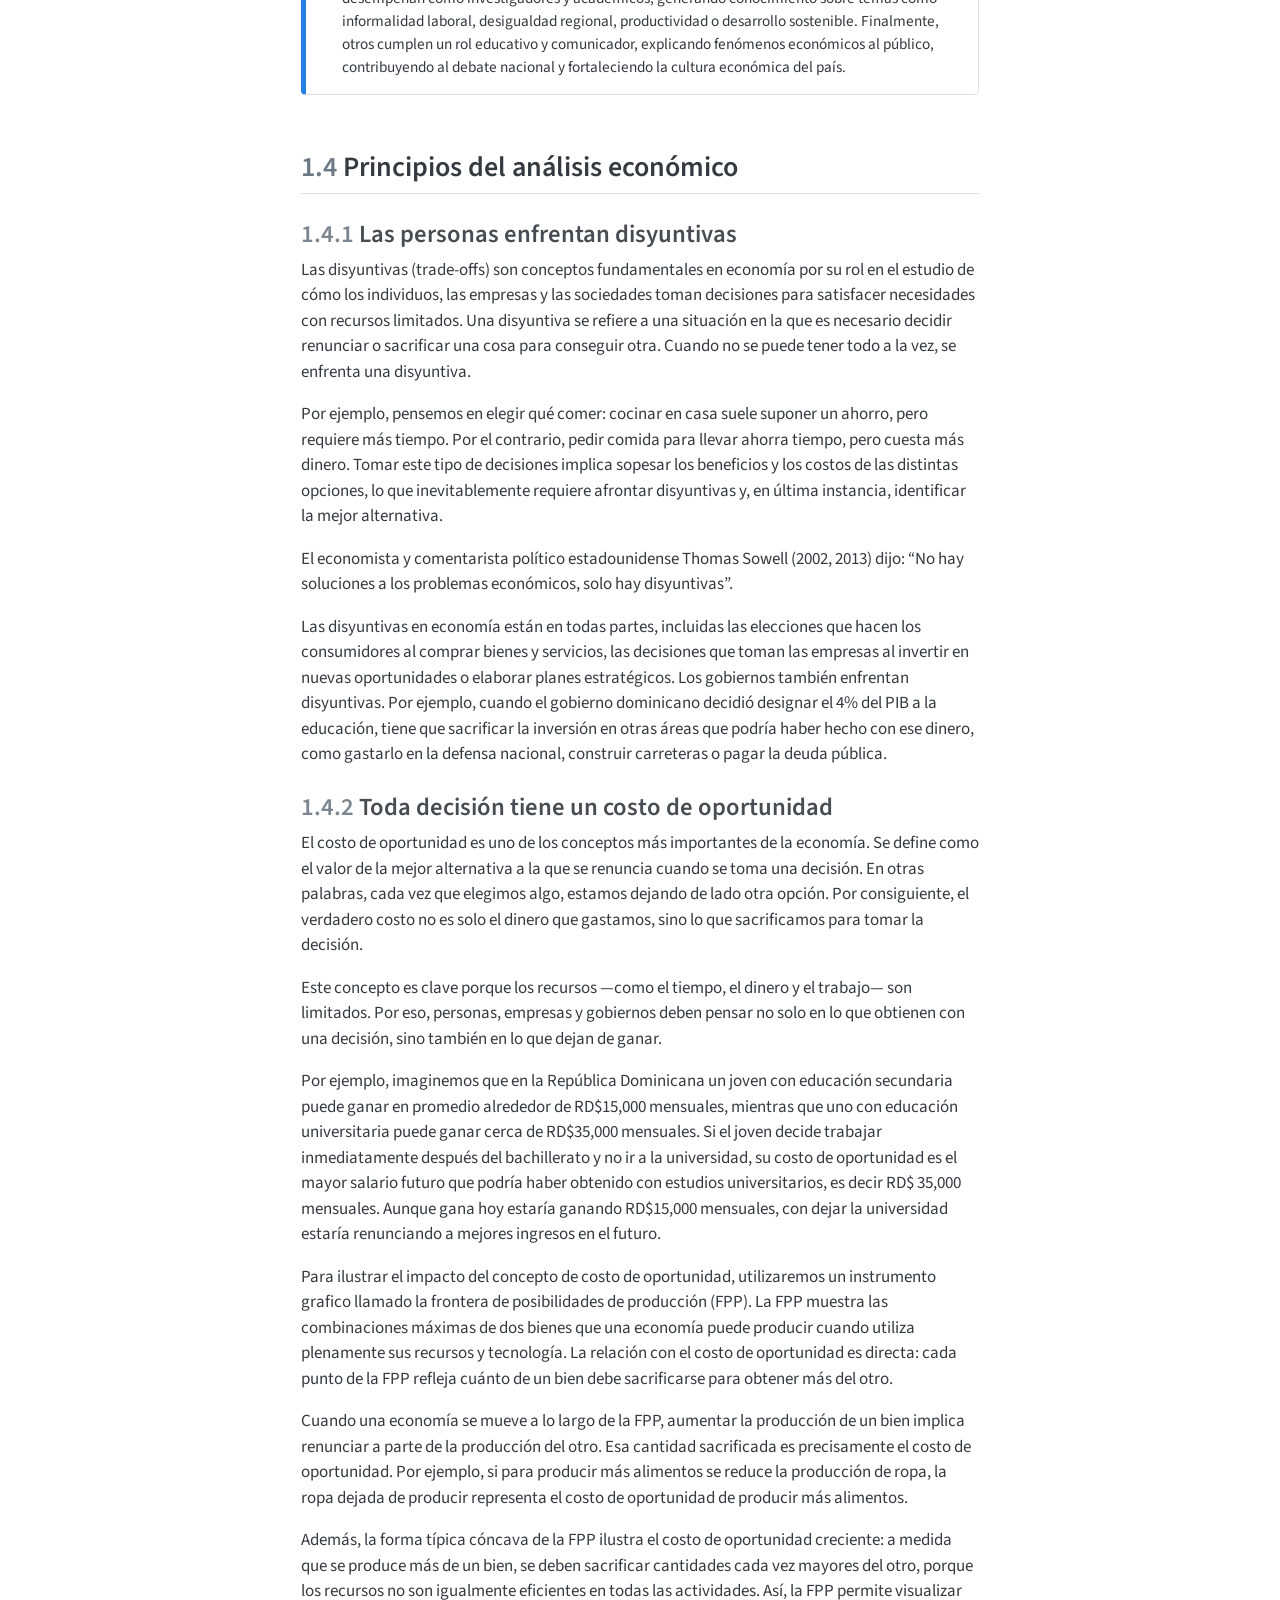
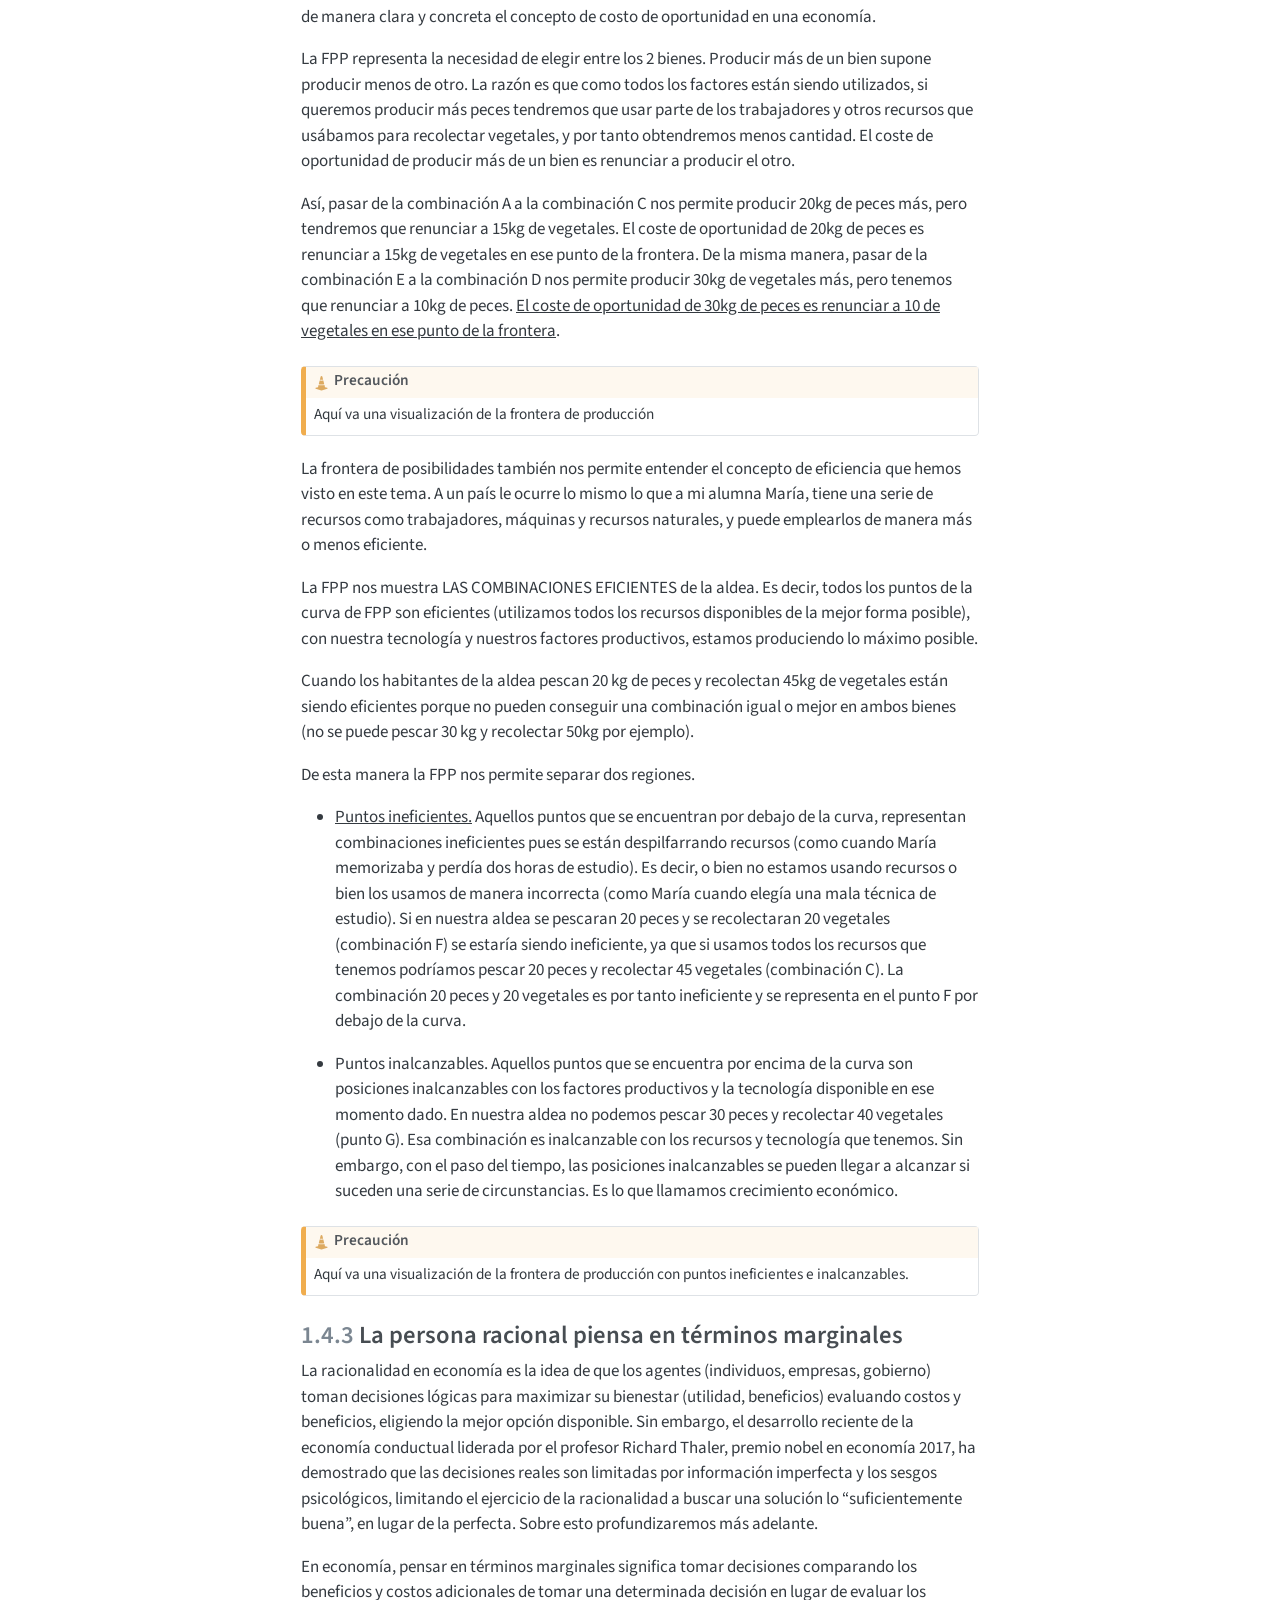
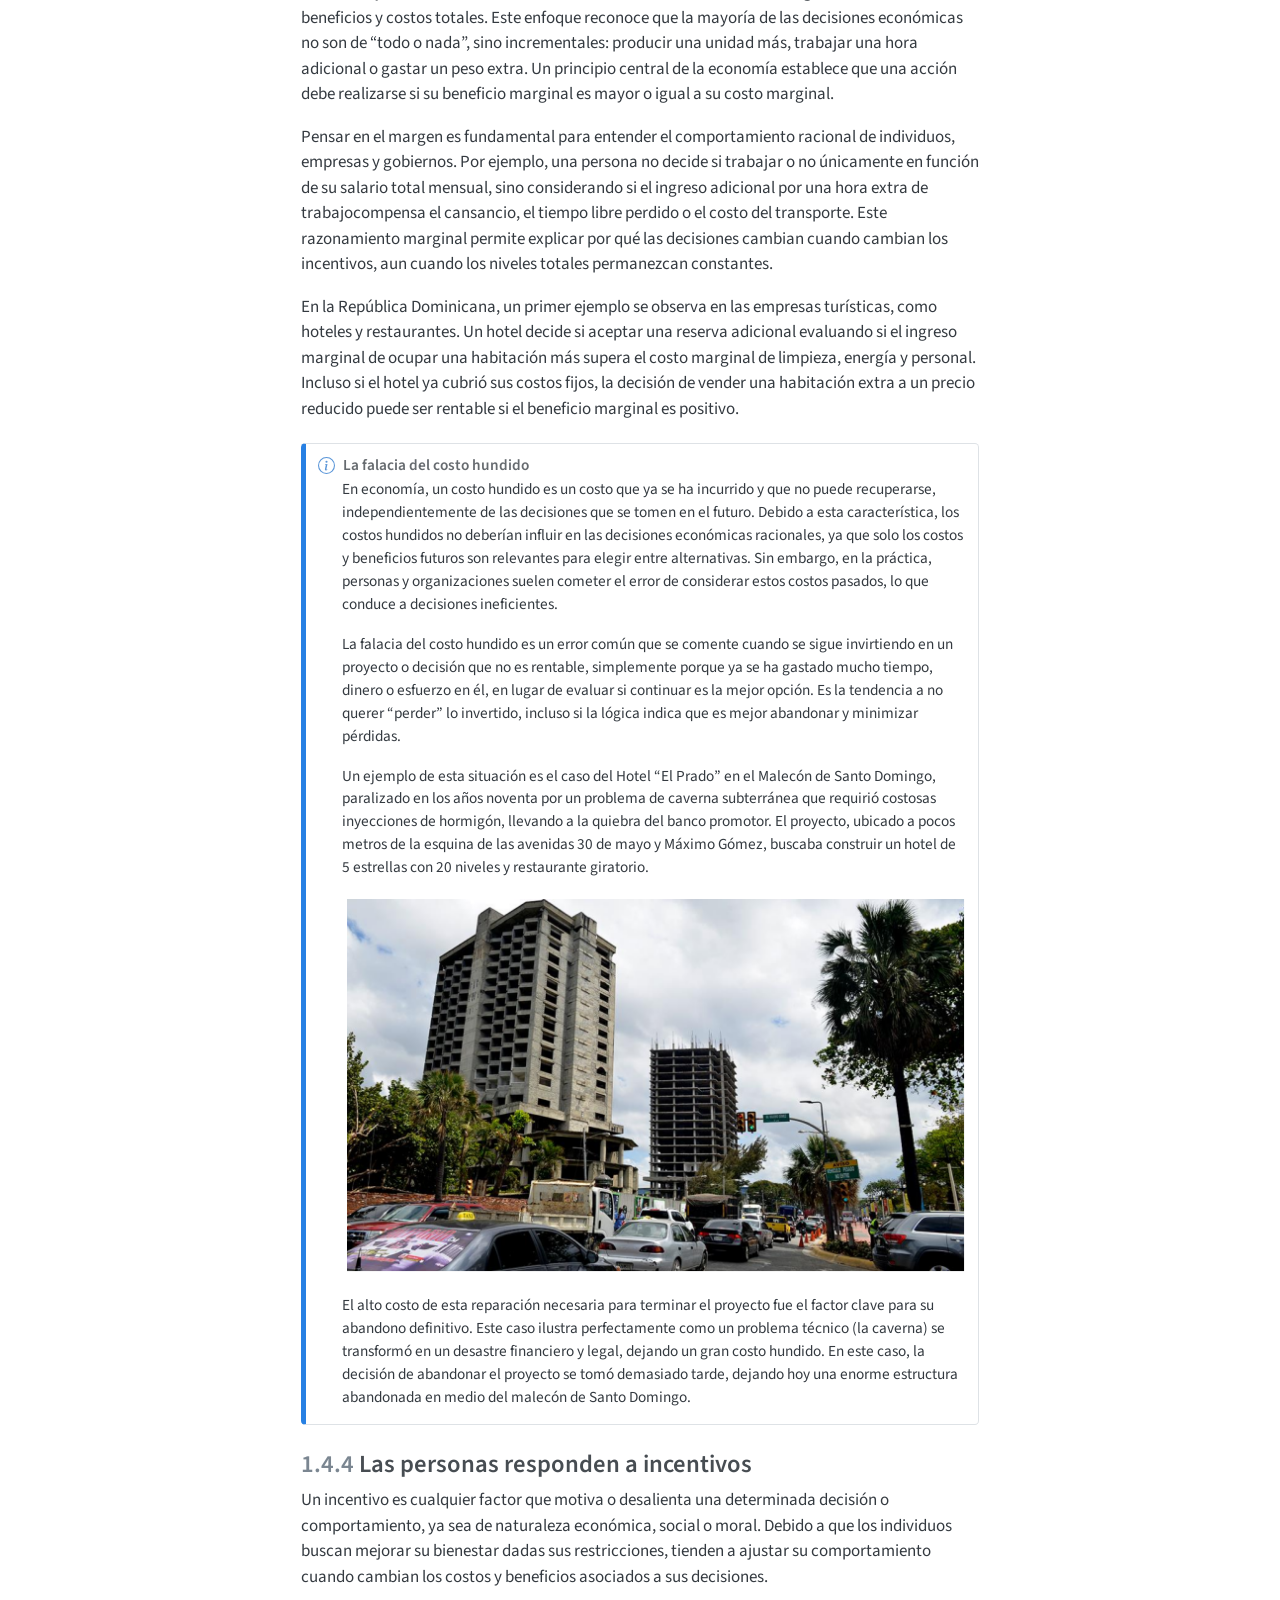
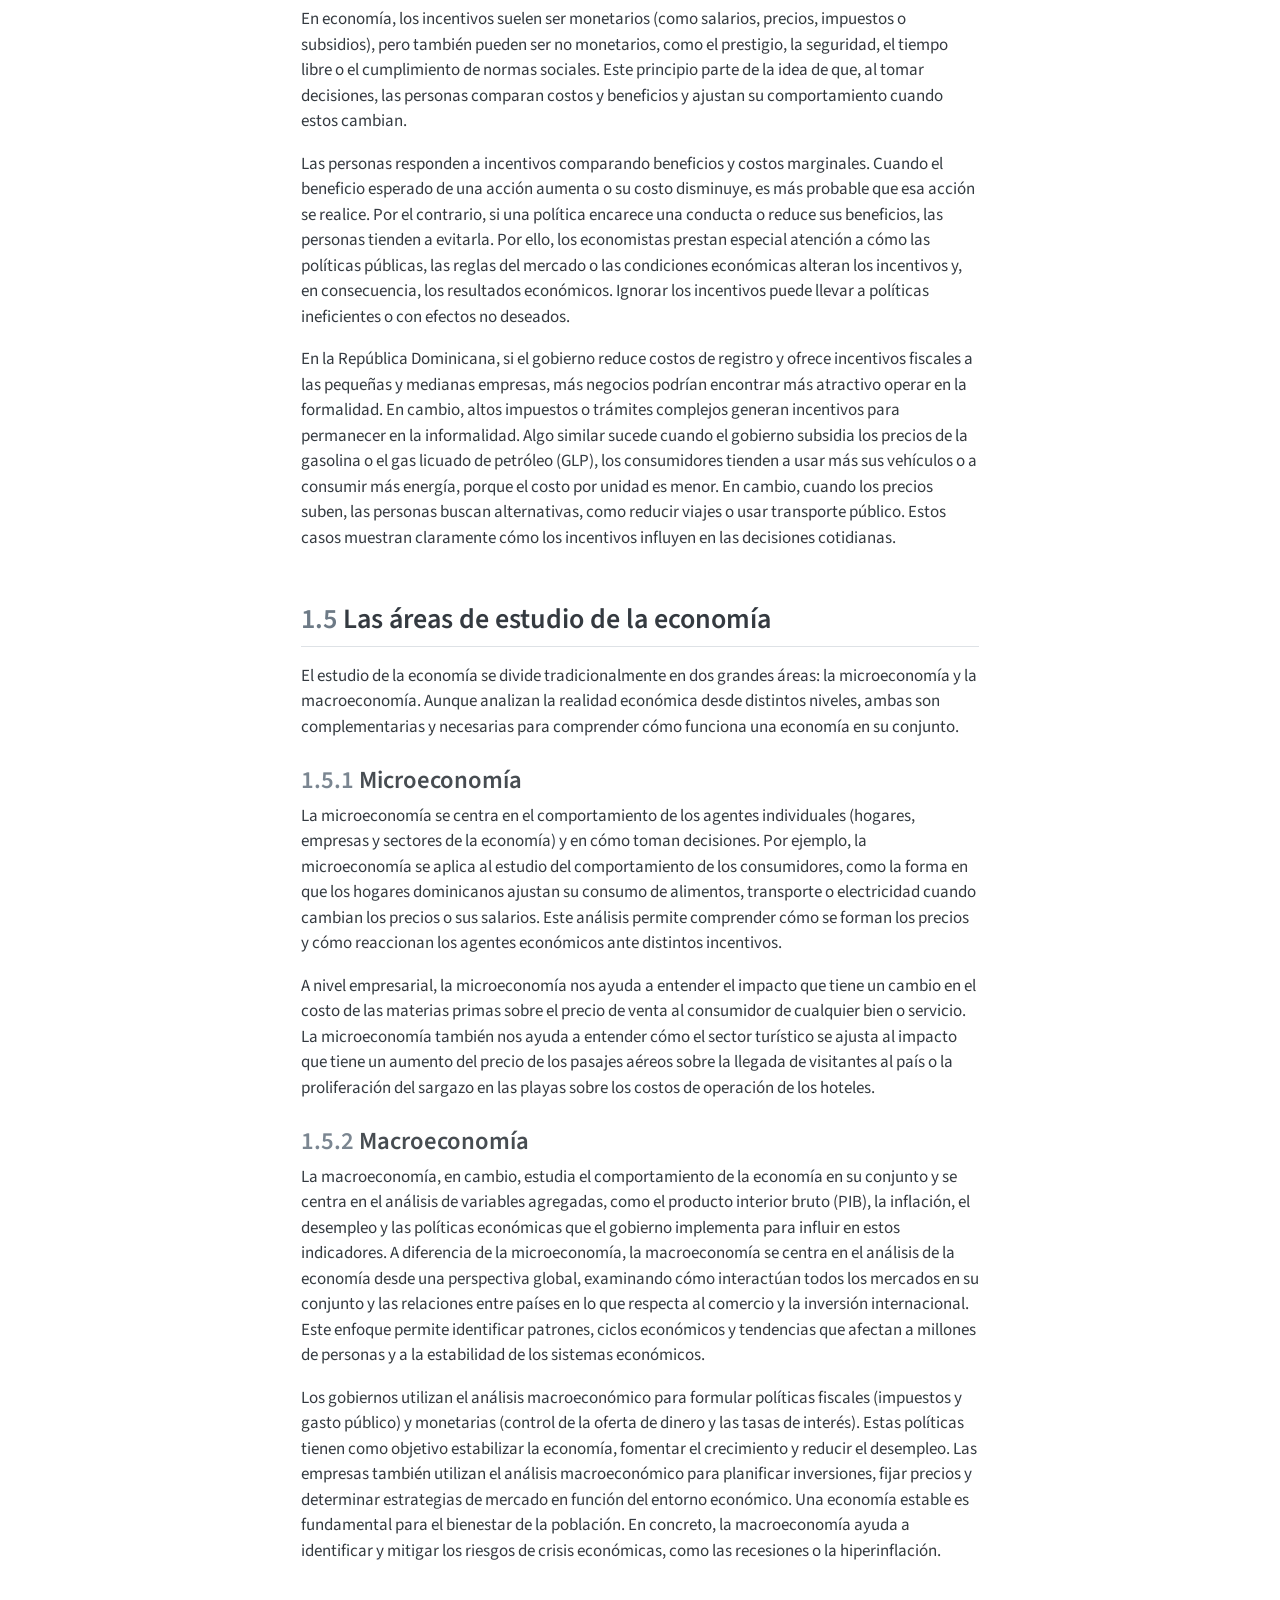
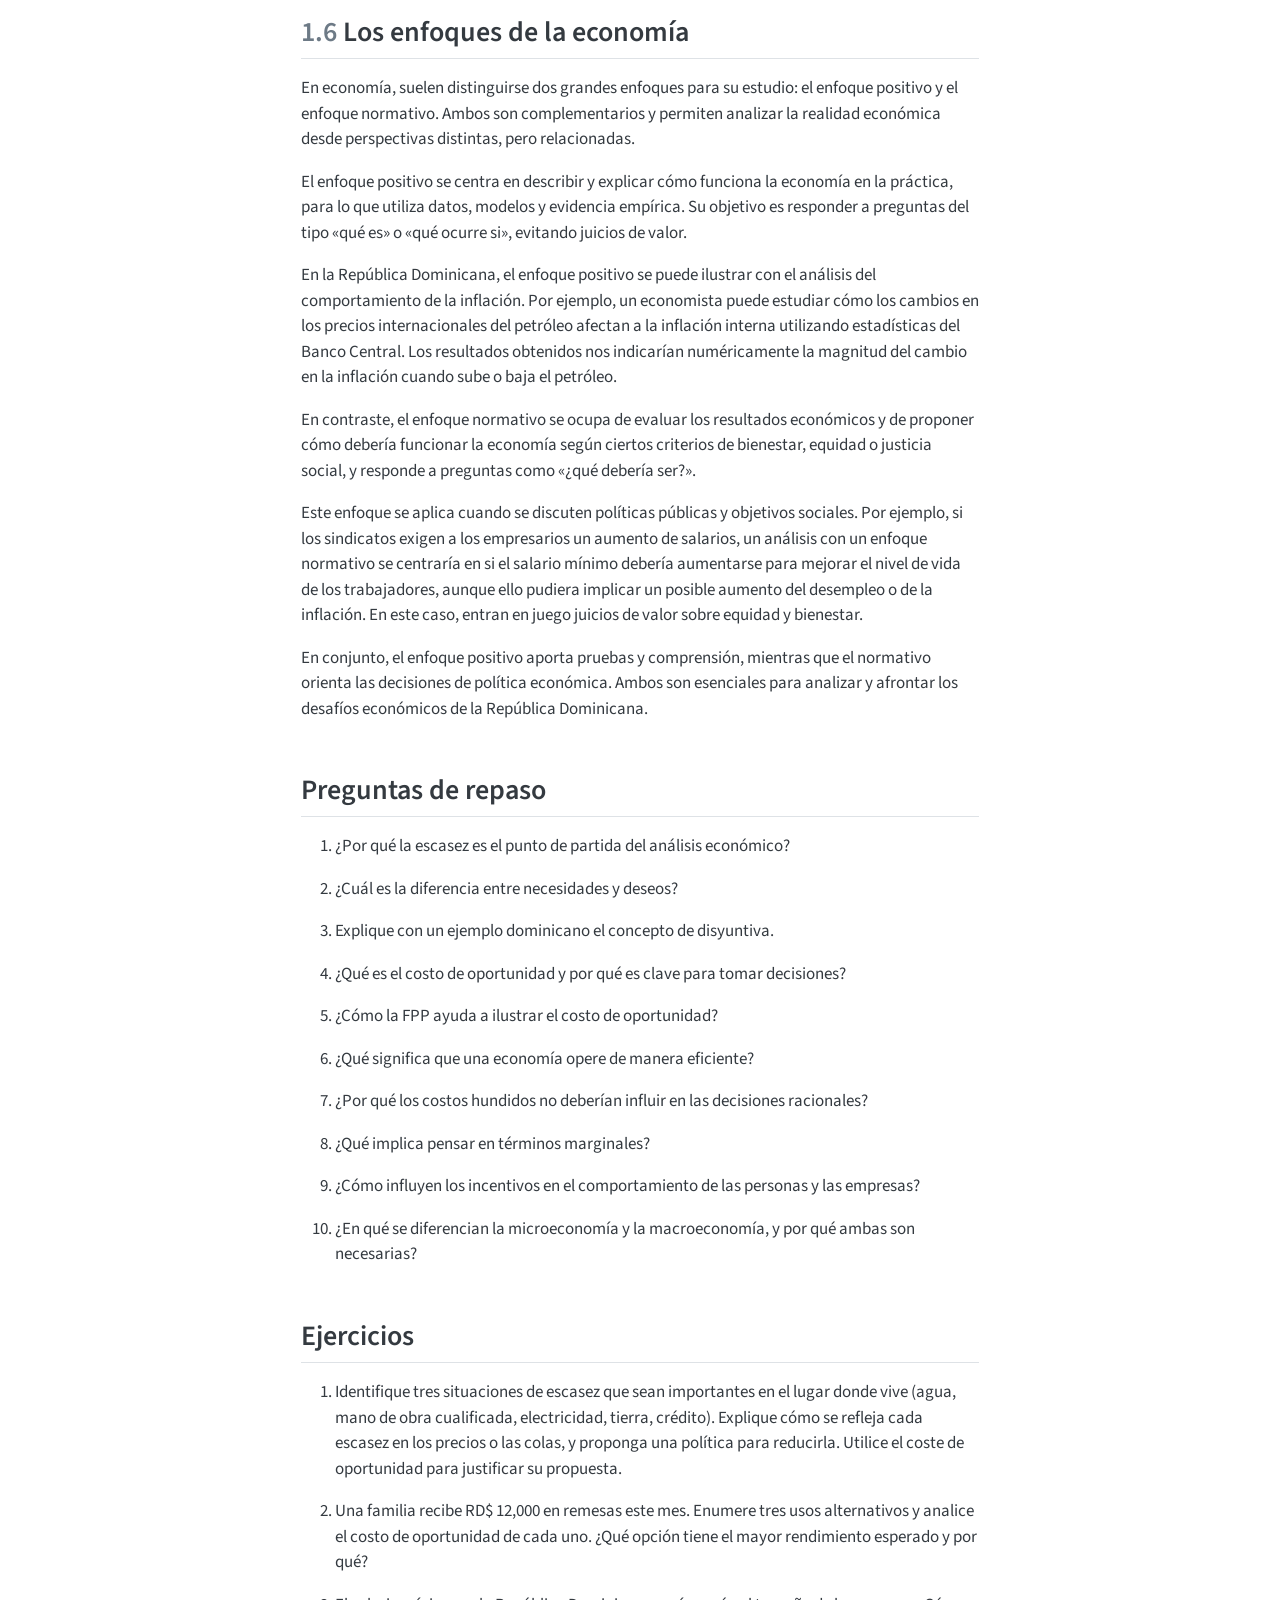
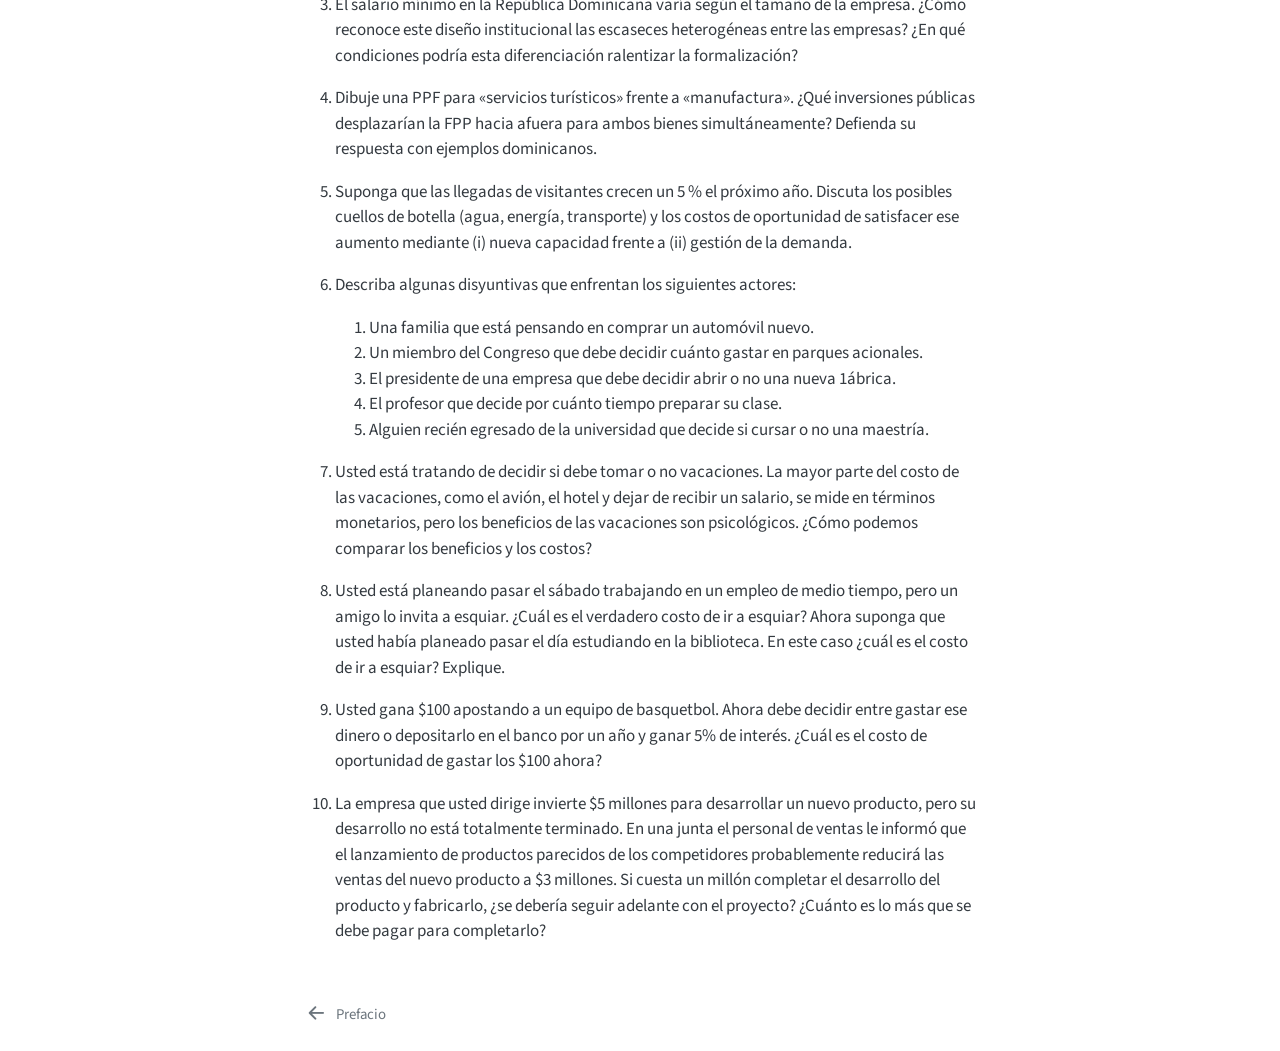
==== commit 92cc0a3d: "Aforismos" ====
--- a/docs/cap1.html
+++ b/docs/cap1.html
@@ -166,7 +166,7 @@
 </nav>
     </div>
 <!-- main -->
-<main class="content" id="quarto-document-content">
+<main class="content page-columns page-full" id="quarto-document-content">
 
 <header id="title-block-header" class="quarto-title-block default"><nav class="quarto-page-breadcrumbs quarto-title-breadcrumbs d-none d-lg-block" aria-label="breadcrumb"><ol class="breadcrumb"><li class="breadcrumb-item"><a href="./cap1.html">Fundamentos</a></li><li class="breadcrumb-item"><a href="./cap1.html"><span class="chapter-number">1</span>&nbsp; <span class="chapter-title">Qué es la economía</span></a></li></ol></nav>
 <div class="quarto-title">
@@ -205,7 +205,7 @@
 <p>Cuando los dominicanos observan que los precios de los alimentos, el transporte o la electricidad suben, están experimentando los efectos de la inflación, una variable económica que impacta directamente el poder adquisitivo de sus salarios. Asimismo, la economía es clave para la toma de decisiones personales y familiares. En un país donde muchas familias dependen de remesas, créditos de consumo o préstamos hipotecarios, el conocimiento económico ayuda a comprender el costo real del endeudamiento, la importancia del ahorro y los riesgos asociados a las tasas de interés. La economía también es esencial para comprender cuando el gobierno anuncia inversiones en infraestructura o una reforma fiscal, se están tomando decisiones económicas que afectan a toda la sociedad.</p>
 <p>En conclusión, el estudio de la economía no solo es importante para especialistas, sino para cualquier ciudadano que aspire a tomar decisiones informadas y a participar de manera consciente en la vida económica y social del país.</p>
 </section>
-<section id="qué-estudia-la-economía" class="level2" data-number="1.3">
+<section id="qué-estudia-la-economía" class="level2 page-columns page-full" data-number="1.3">
 <h2 data-number="1.3" class="anchored" data-anchor-id="qué-estudia-la-economía"><span class="header-section-number">1.3</span> ¿Qué estudia la economía?</h2>
 <p>La economía como área de estudio parte de una simple observación: los recursos disponibles (financieros, naturales, humanos, etc.) son limitados, pero los deseos de las personas (necesidades, aspiraciones, etc.) no lo son. Por ende, es necesario hacer el uso más eficiente posible de los recursos disponibles para satisfacer la mayor cantidad de necesidades de las personas. Como señalan Samuelson y Nordhaus (XXXX), la economía surge precisamente porque la sociedad no puede producir todo lo que las personas necesitan y desean al mismo tiempo. En este contexto la economía puede definirse como:</p>
 <blockquote class="blockquote">
@@ -234,21 +234,37 @@
 <p>En el ámbito del sector público, la elección también está también condicionada por la escasez. Los gobiernos enfrentan grandes demandas sociales (mejor educación, salud, seguridad e infraestructura) pero cuentan con recursos fiscales limitados. La optimización se traduce entonces en asignar el presupuesto público de manera que maximice el bienestar social, sujeto a restricciones fiscales y políticas.</p>
 <p>En conclusión, la coexistencia de recursos escasos y deseos ilimitados hace inevitable la elección económica. La optimización proporciona el marco analítico para entender cómo los agentes toman decisiones racionales, comparan alternativas y asignan recursos de la forma más eficiente posible dentro de sus limitaciones.</p>
 </section>
-<section id="la-economía-como-ciencia-definiciones-clásicas-y-modernas" class="level3" data-number="1.3.4">
+<section id="la-economía-como-ciencia-definiciones-clásicas-y-modernas" class="level3 page-columns page-full" data-number="1.3.4">
 <h3 data-number="1.3.4" class="anchored" data-anchor-id="la-economía-como-ciencia-definiciones-clásicas-y-modernas"><span class="header-section-number">1.3.4</span> La economía como ciencia: Definiciones clásicas y modernas</h3>
 <p>La economía es una ciencia social cuyo campo de estudio ha evolucionado a lo largo del tiempo, reflejando los cambios en las sociedades, los mercados y los problemas que enfrentan las personas, las empresas y los países.</p>
 <p>A continuación, se presentan varias definiciones de economía formuladas por algunos de los economistas más influyentes. En conjunto, estas definiciones muestran que la economía no es un campo de estudio estático y limitado, sino una disciplina dinámica, que incorpora nuevas herramientas y amplia su radio de acción y su enfoque.</p>
-<div class="callout callout-style-default callout-caution callout-titled">
-<div class="callout-header d-flex align-content-center">
-<div class="callout-icon-container">
-<i class="callout-icon"></i>
-</div>
-<div class="callout-title-container flex-fill">
-Precaución
-</div>
-</div>
-<div class="callout-body-container callout-body">
-<p>Aquí van aforismo de economistas clásicos. llevarán fotos de cada uno</p>
+<div>
+
+</div>
+<div class="column-page quarto-layout-panel" data-layout-ncol="2">
+<div class="quarto-layout-row">
+<div class="quarto-layout-cell" style="flex-basis: 50.0%;justify-content: center;">
+<p><img src="assets/adam-smith.png" class="img-fluid"></p>
+</div>
+<div class="quarto-layout-cell" style="flex-basis: 50.0%;justify-content: center;">
+<p><img src="assets/alfred-marshal.png" class="img-fluid"></p>
+</div>
+</div>
+<div class="quarto-layout-row">
+<div class="quarto-layout-cell" style="flex-basis: 50.0%;justify-content: center;">
+<p><img src="assets/lionel-robbins.png" class="img-fluid"></p>
+</div>
+<div class="quarto-layout-cell" style="flex-basis: 50.0%;justify-content: center;">
+<p><img src="assets/gary-becker.png" class="img-fluid"></p>
+</div>
+</div>
+<div class="quarto-layout-row">
+<div class="quarto-layout-cell" style="flex-basis: 50.0%;justify-content: center;">
+<p><img src="assets/paul-samuelson.png" class="img-fluid"></p>
+</div>
+<div class="quarto-layout-cell" style="flex-basis: 50.0%;justify-content: center;">
+<p><img src="assets/joseph-stiglitz.png" class="img-fluid"></p>
+</div>
 </div>
 </div>
 <div class="callout callout-style-simple callout-note callout-titled">
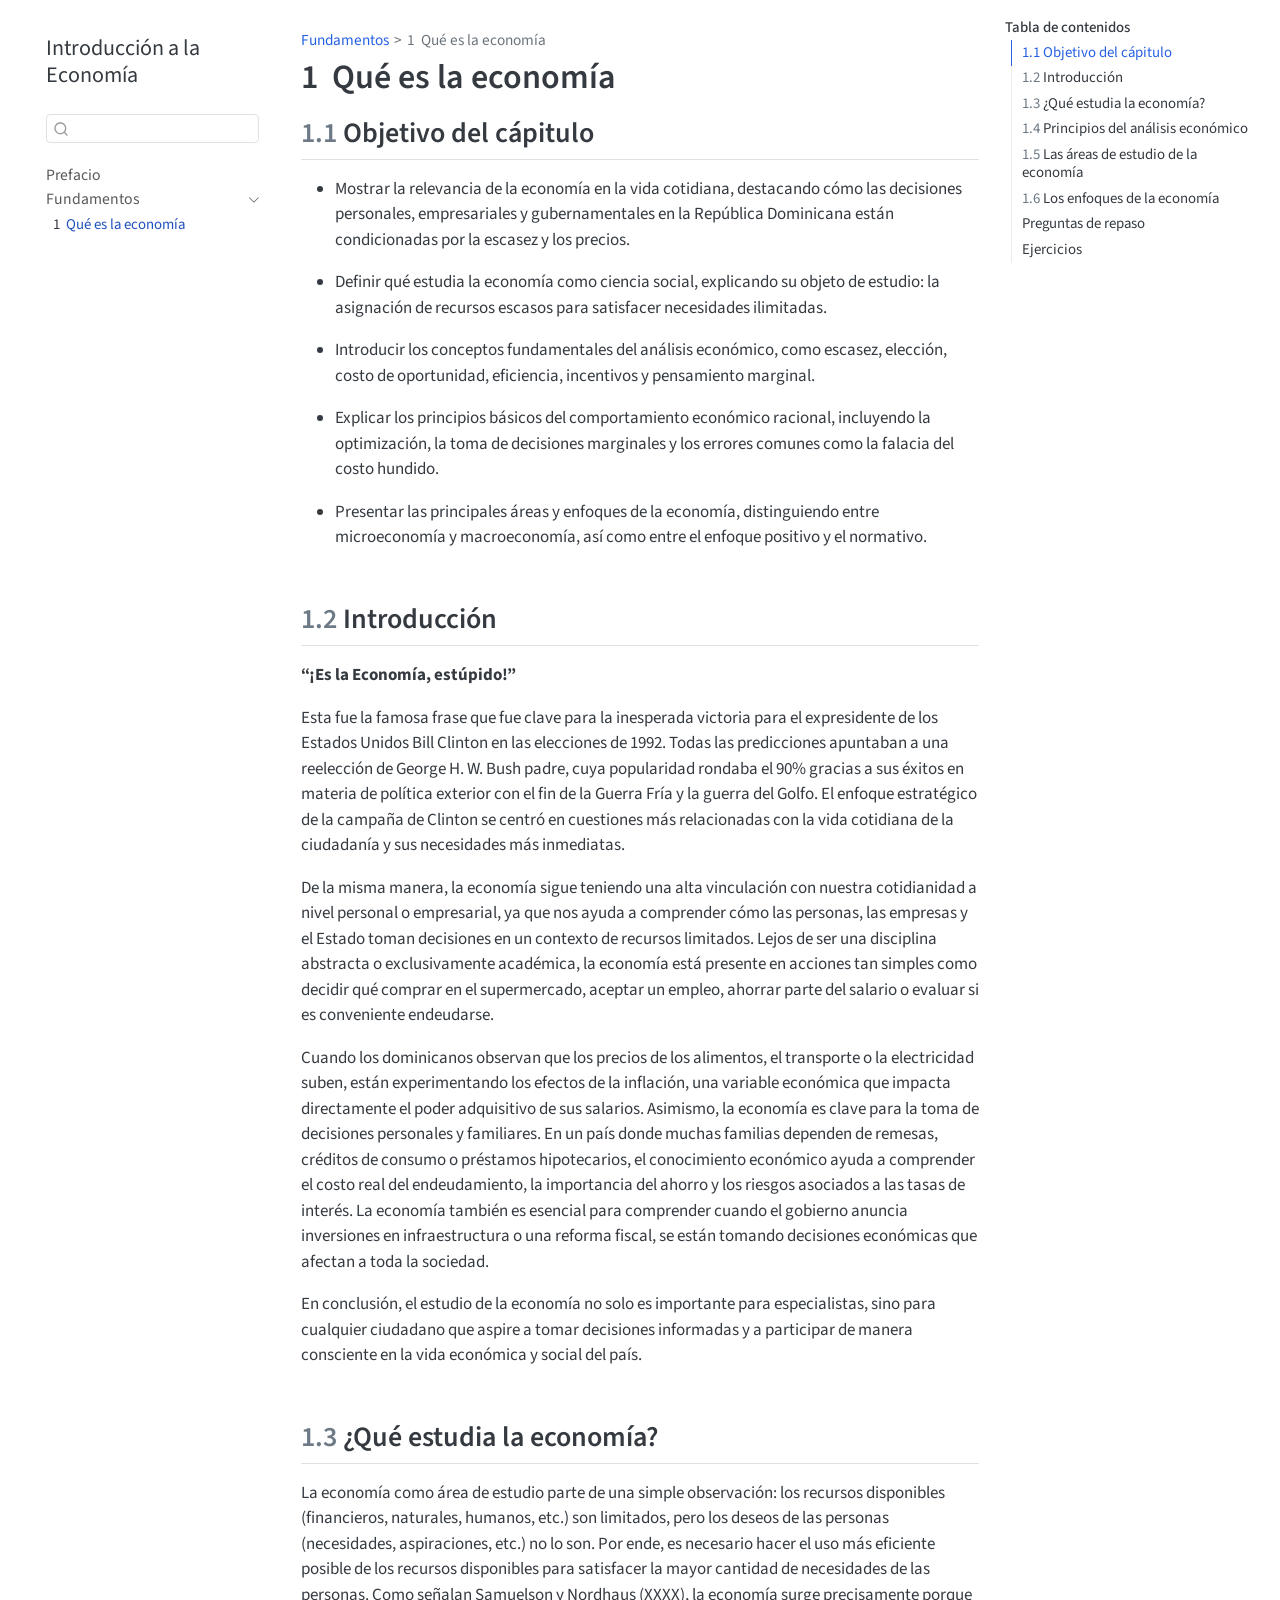
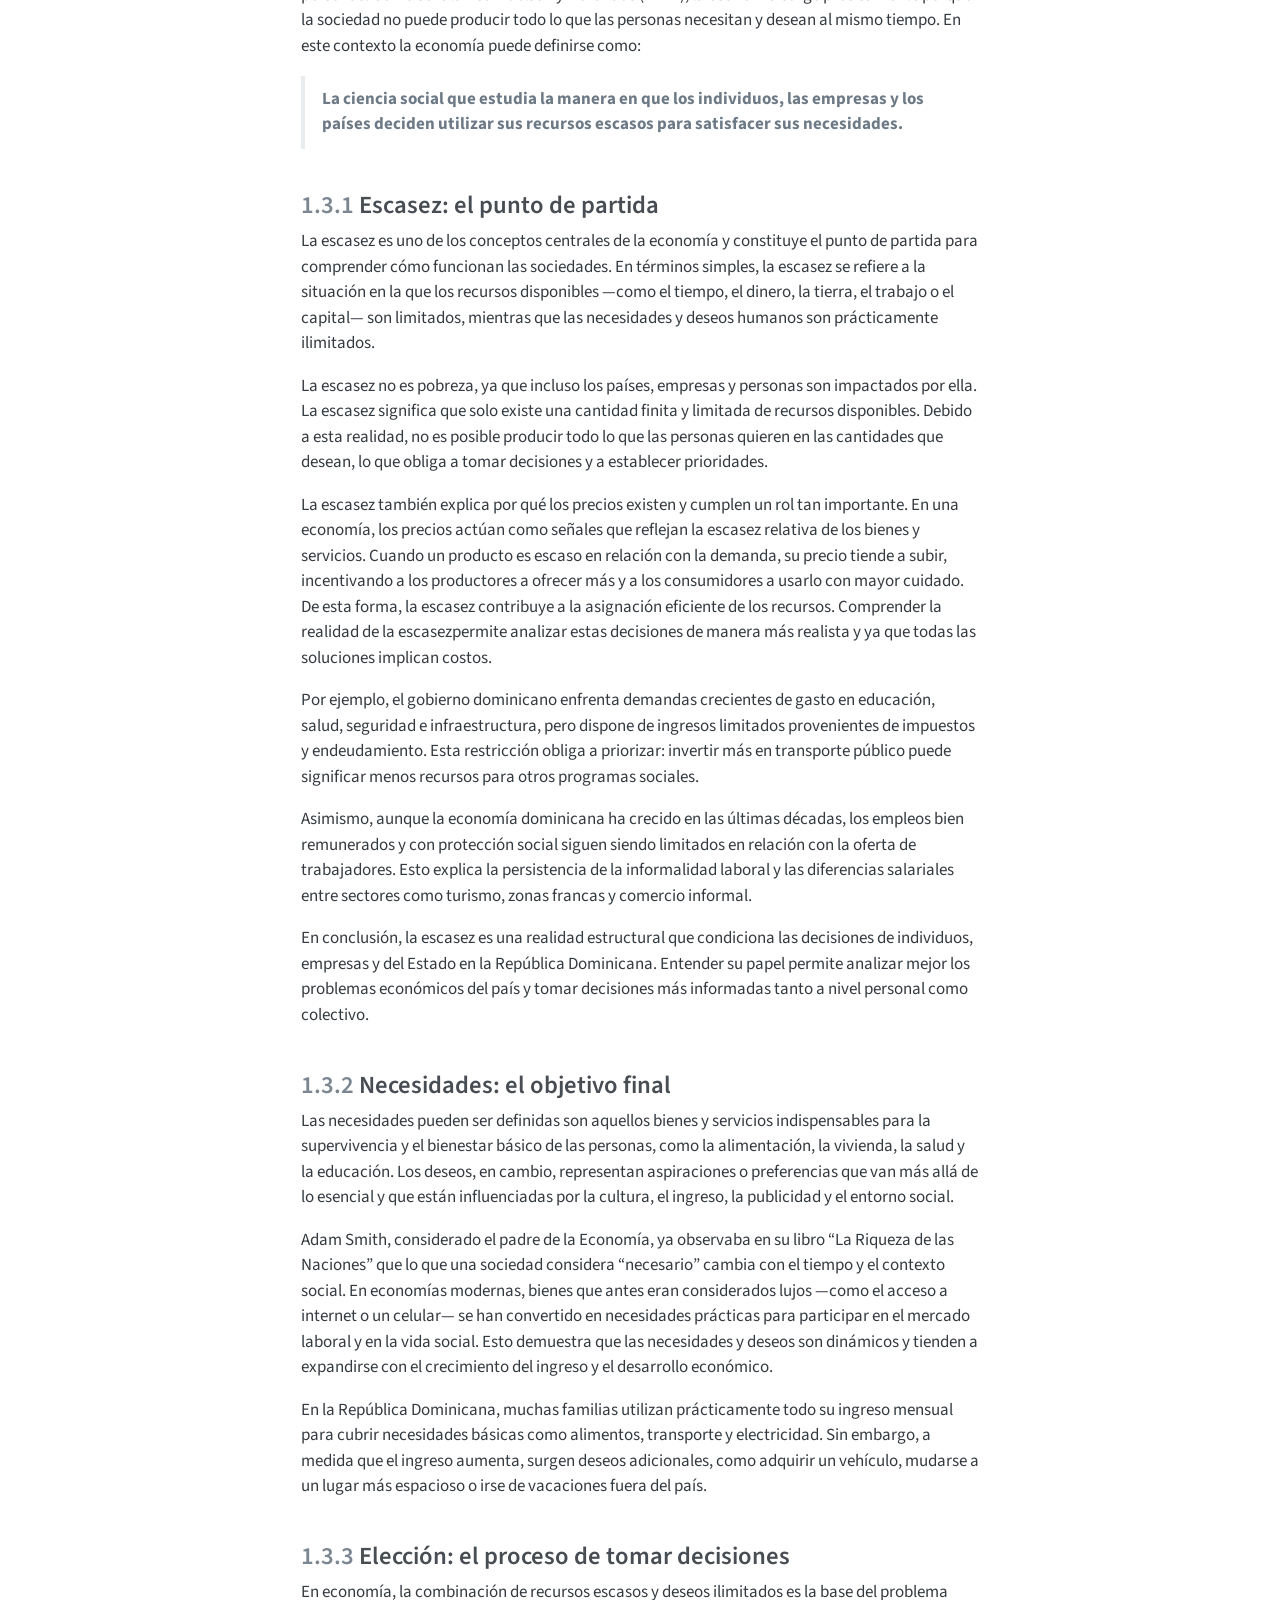
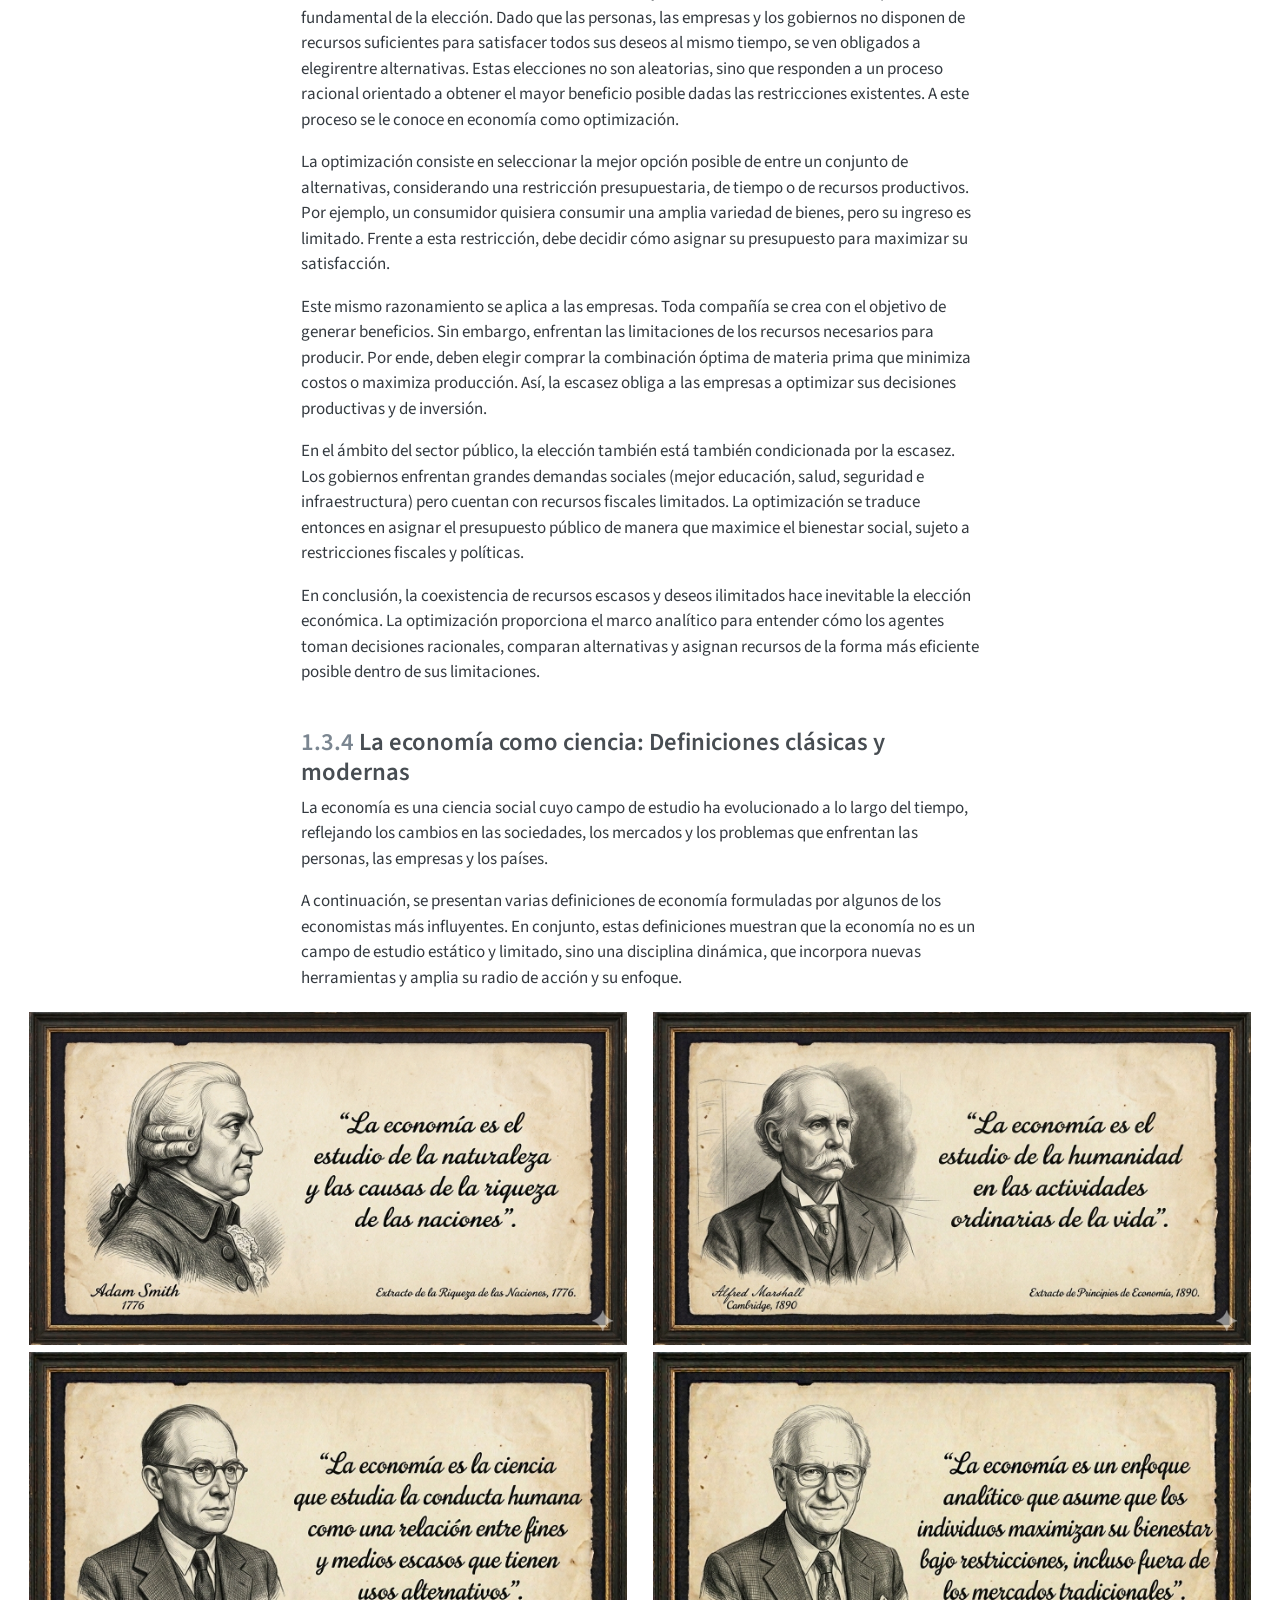
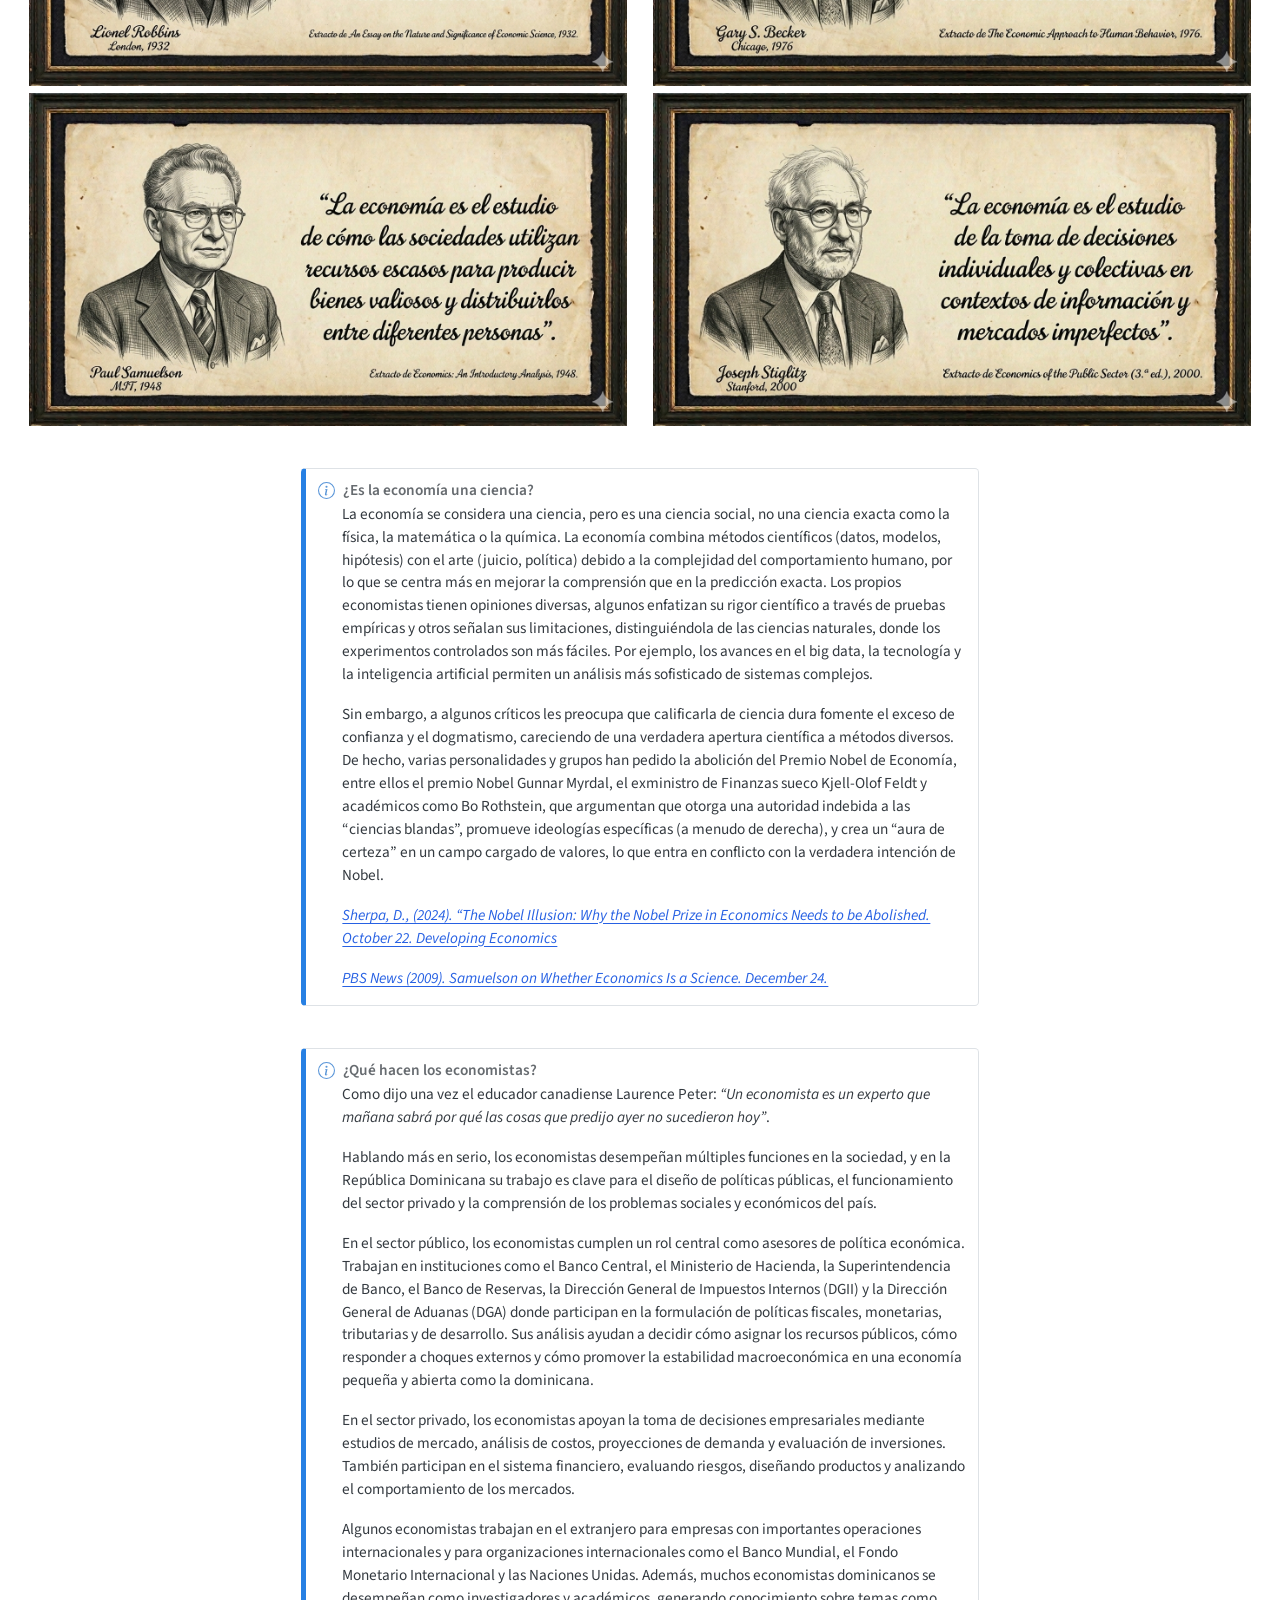
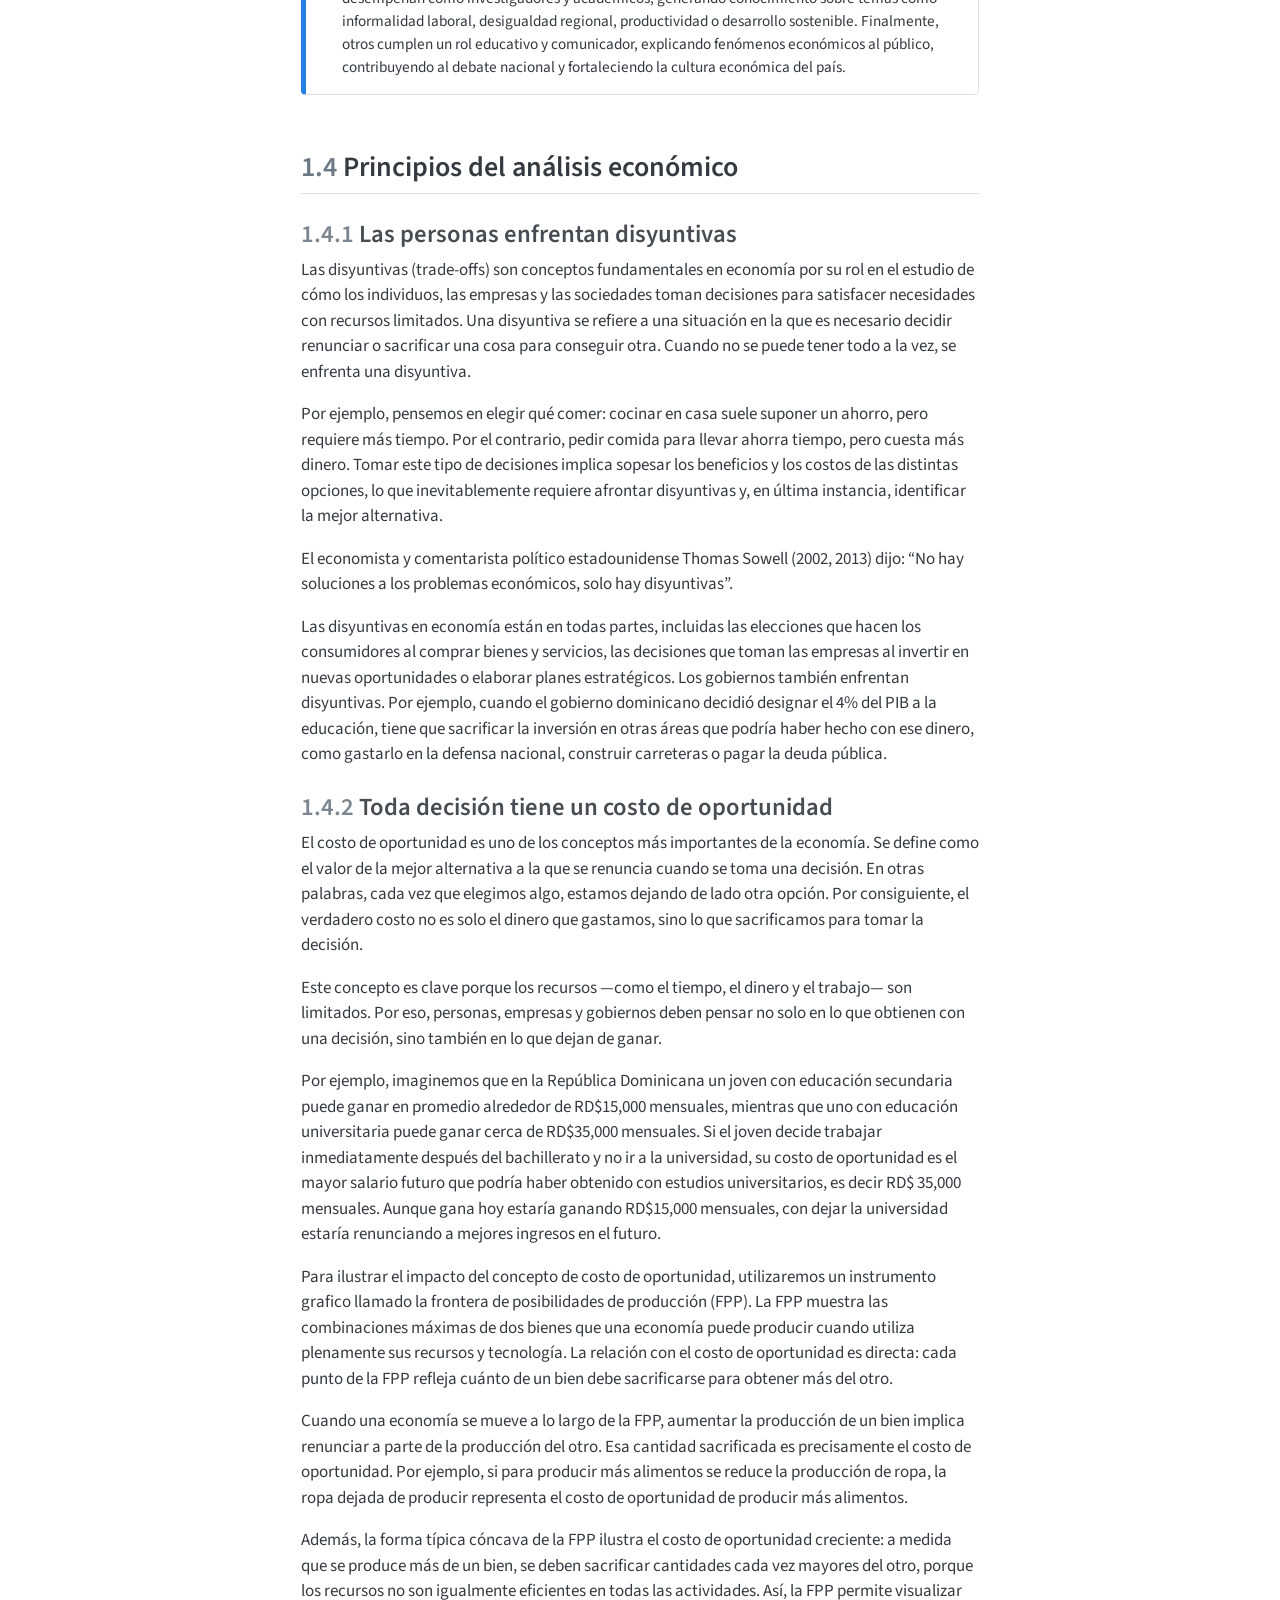
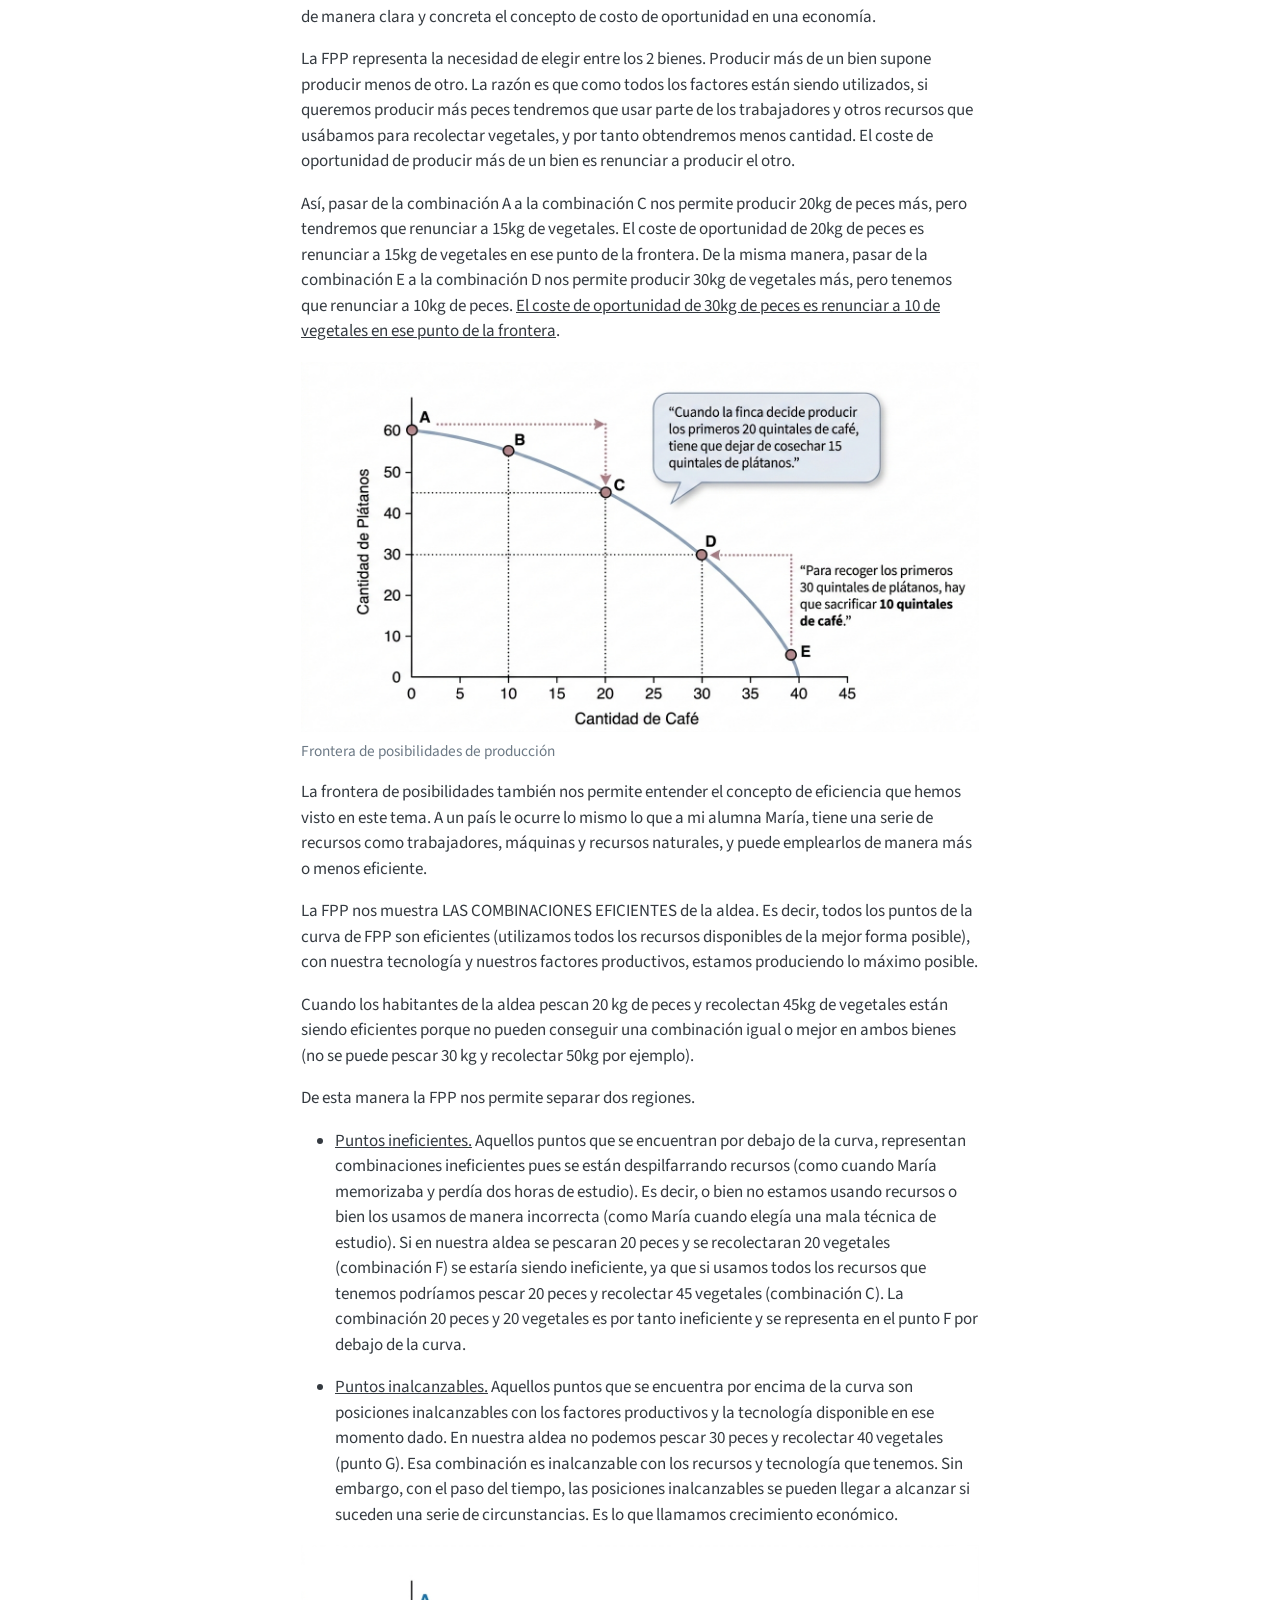
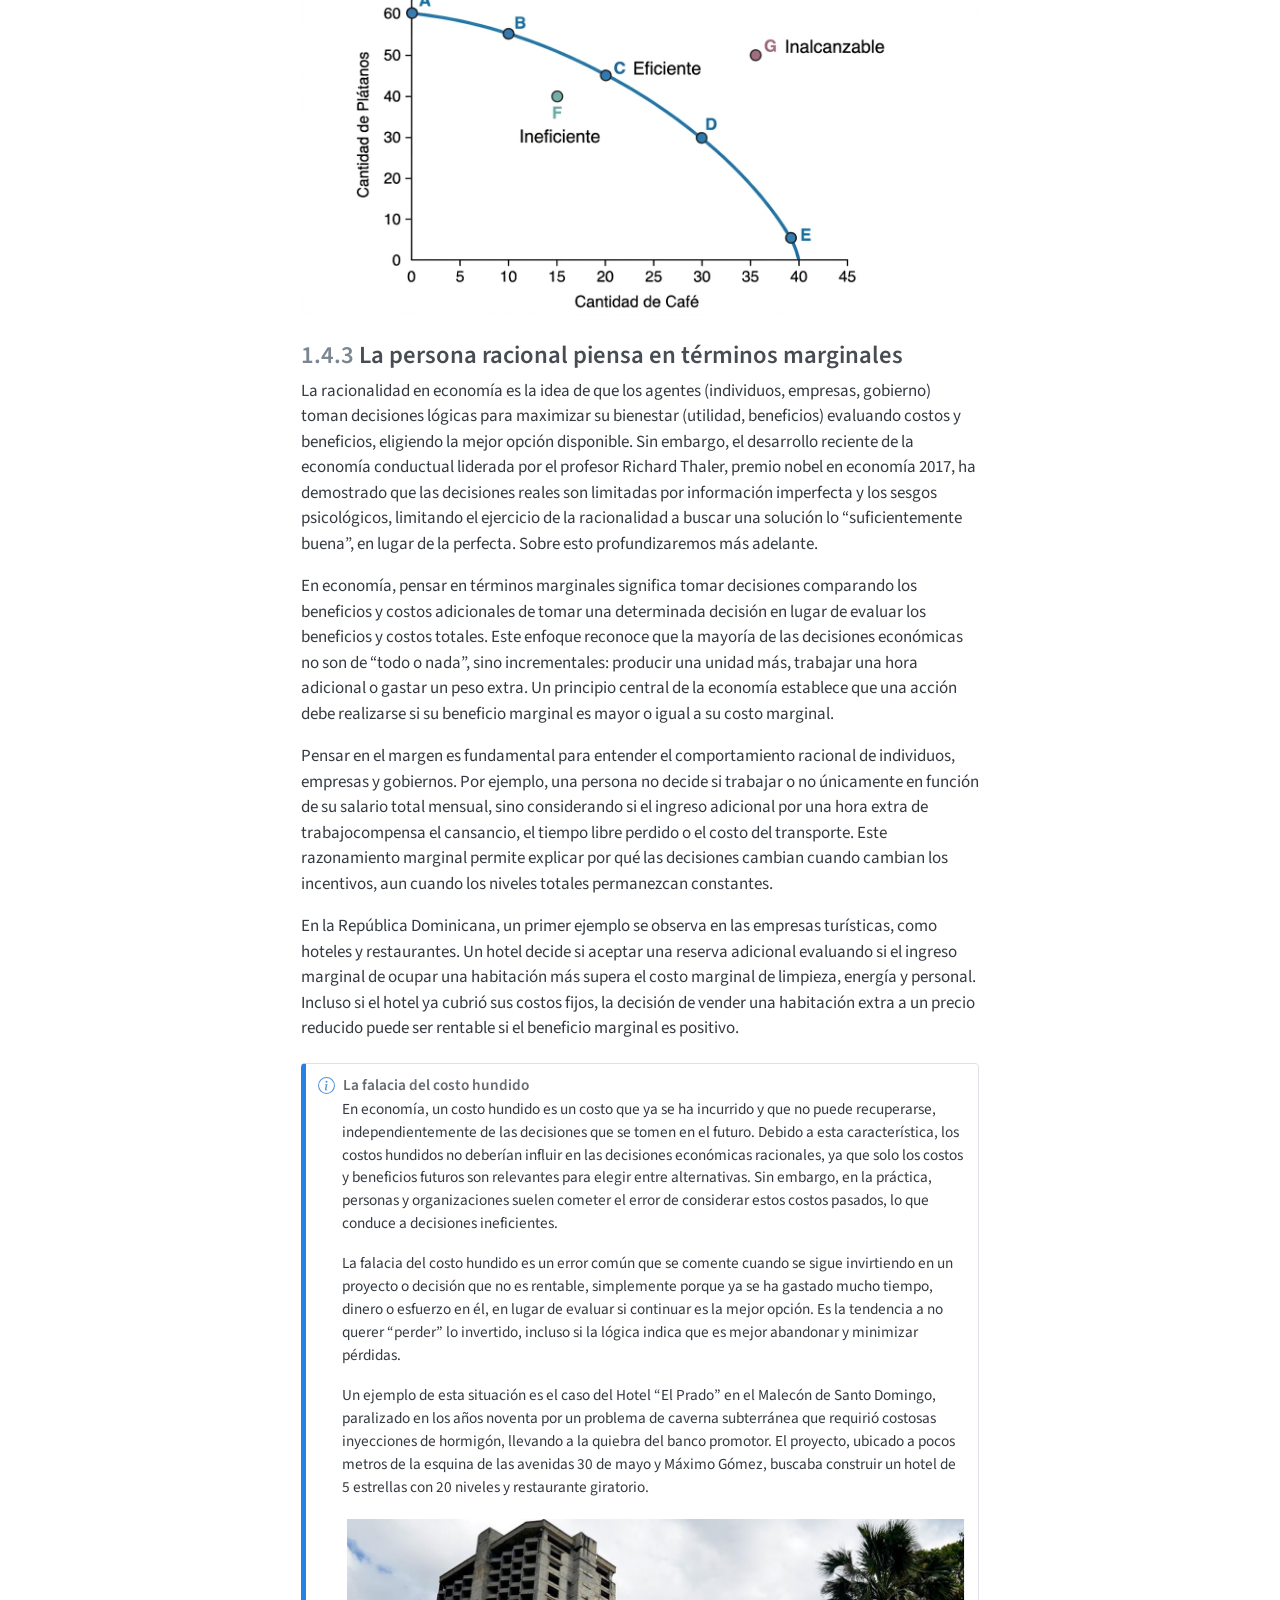
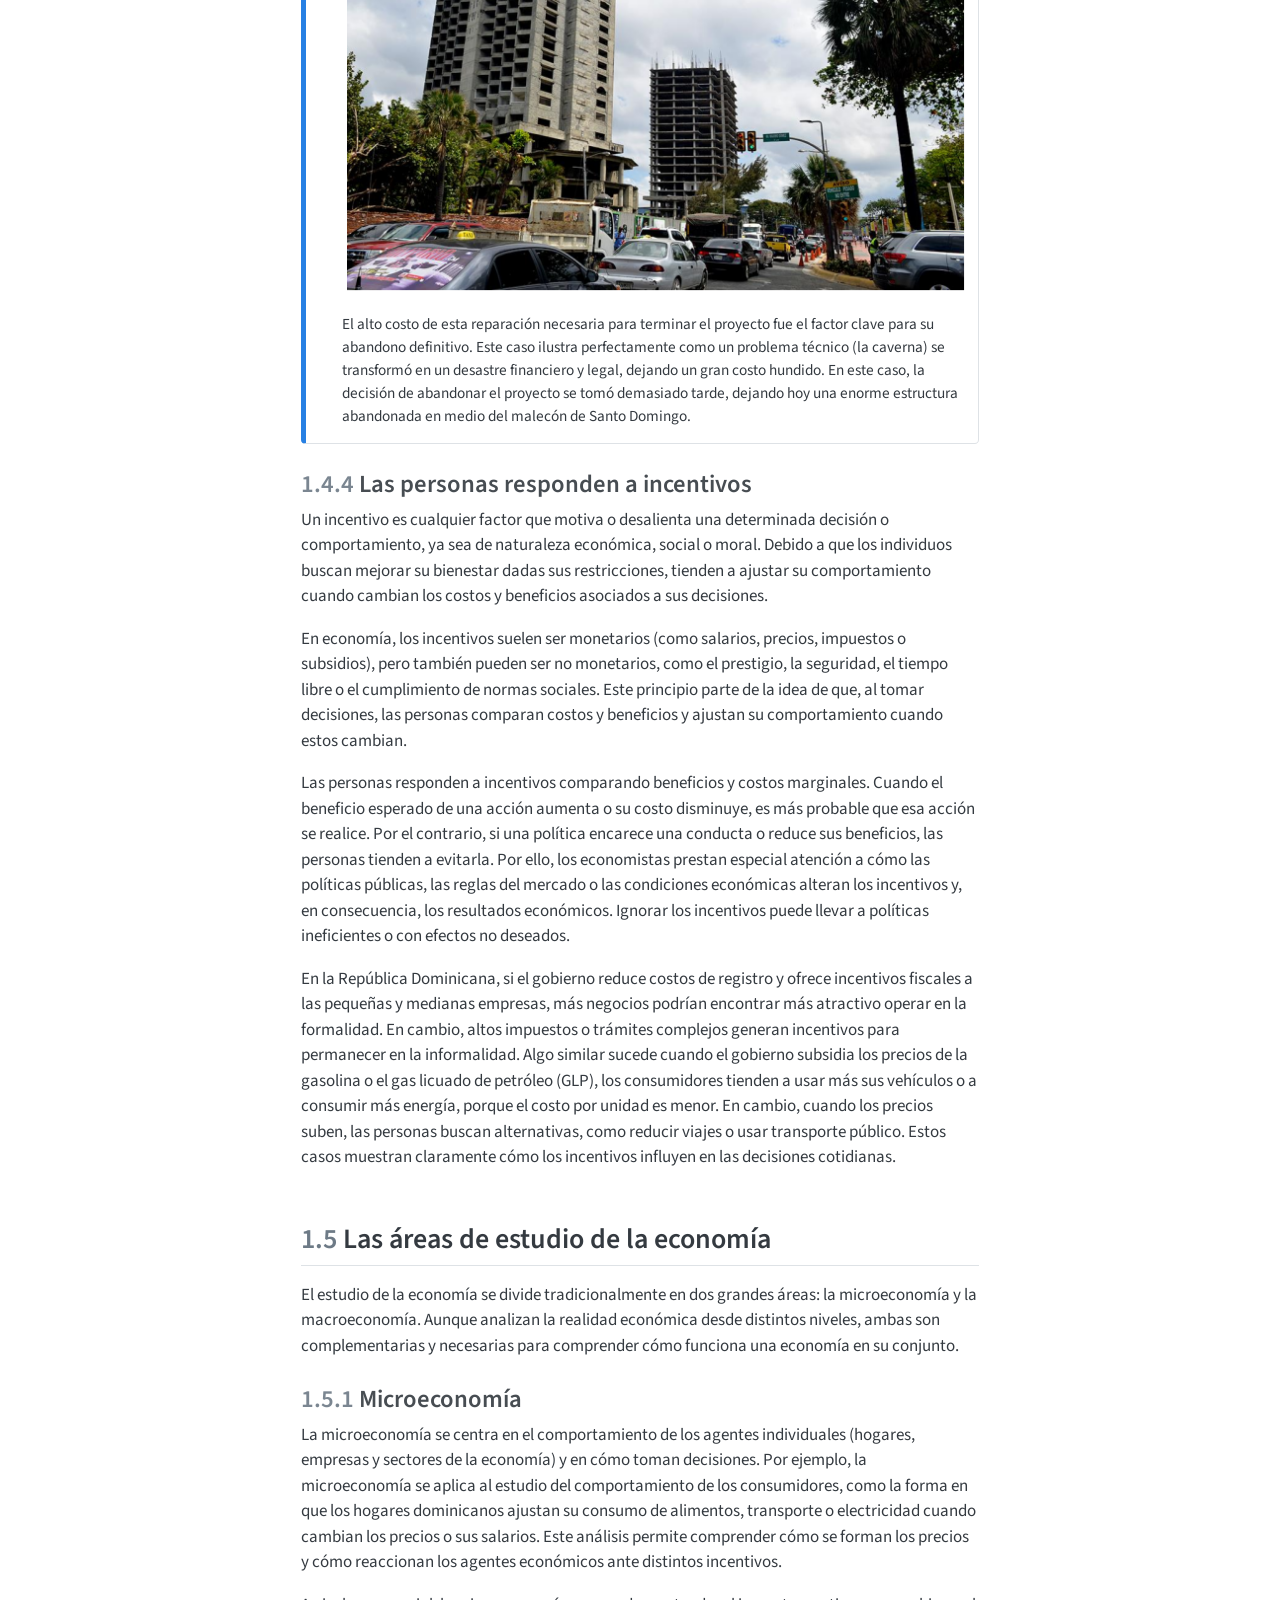
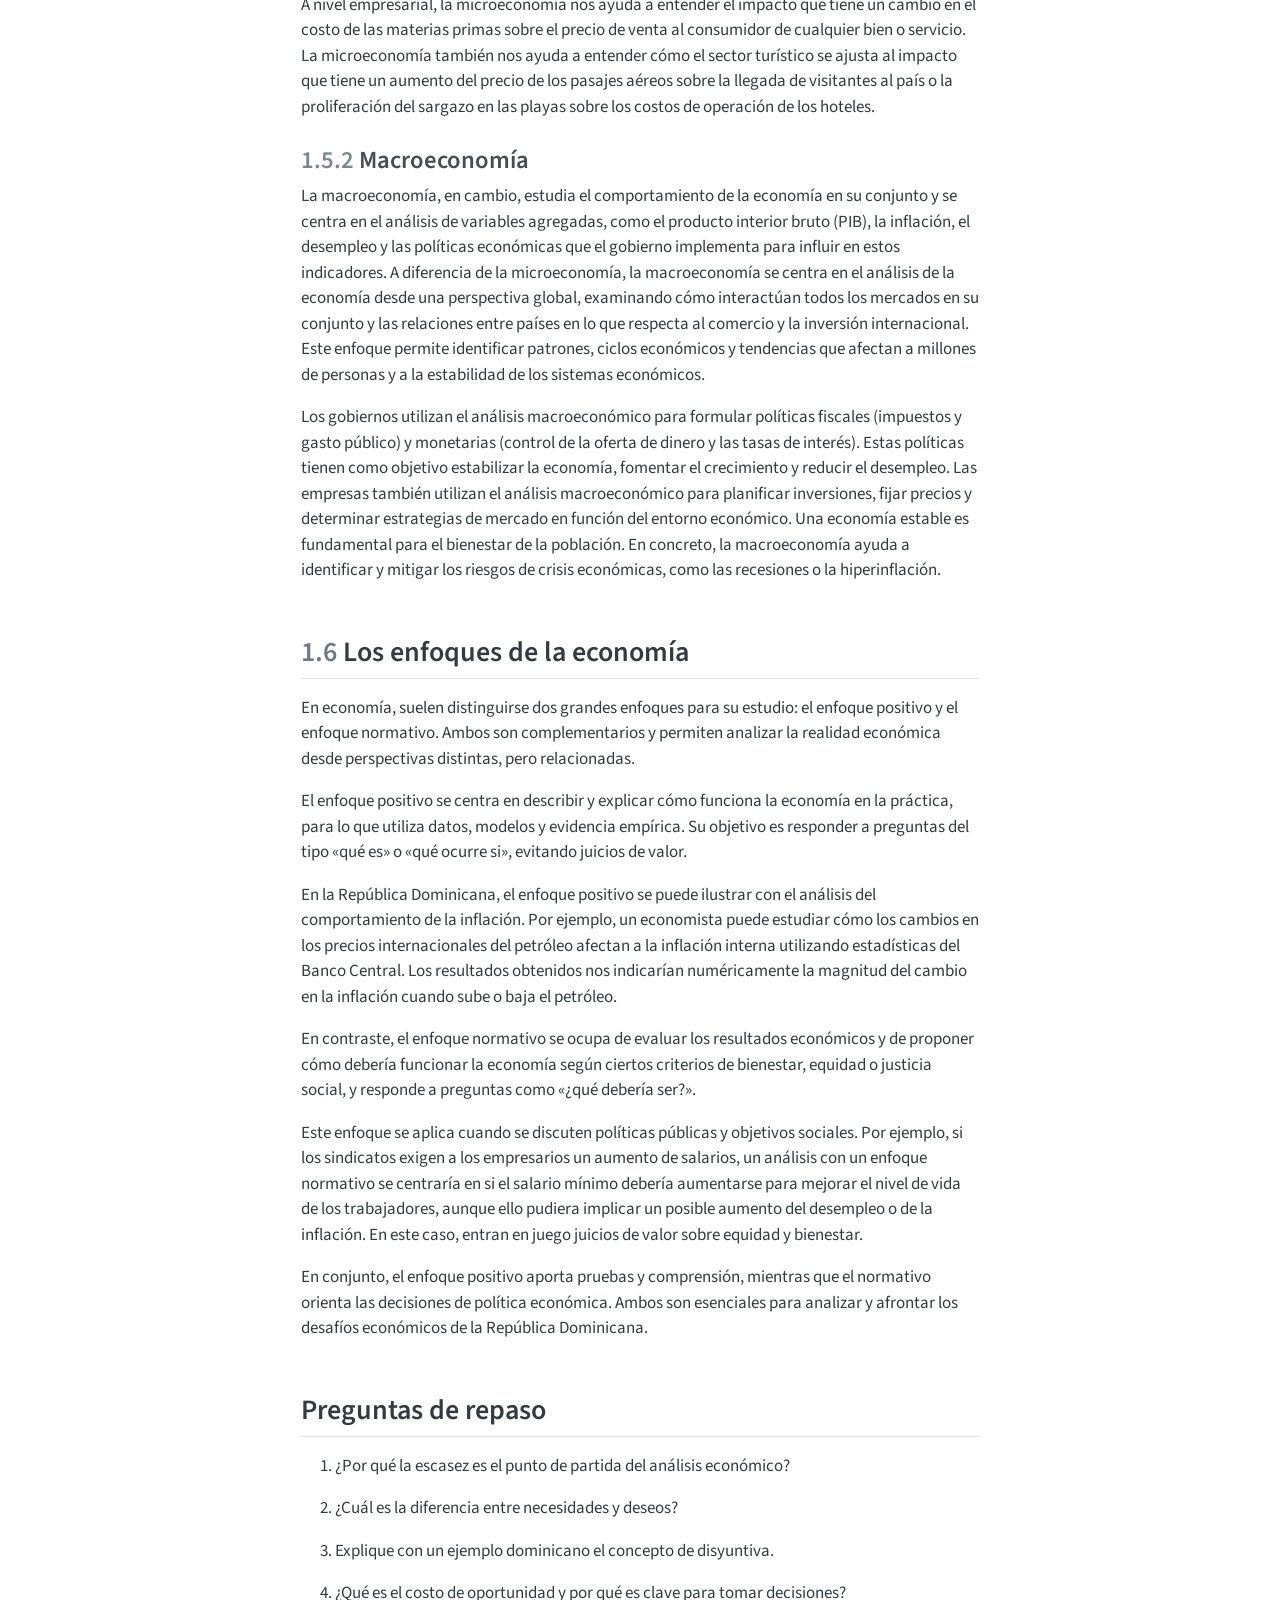
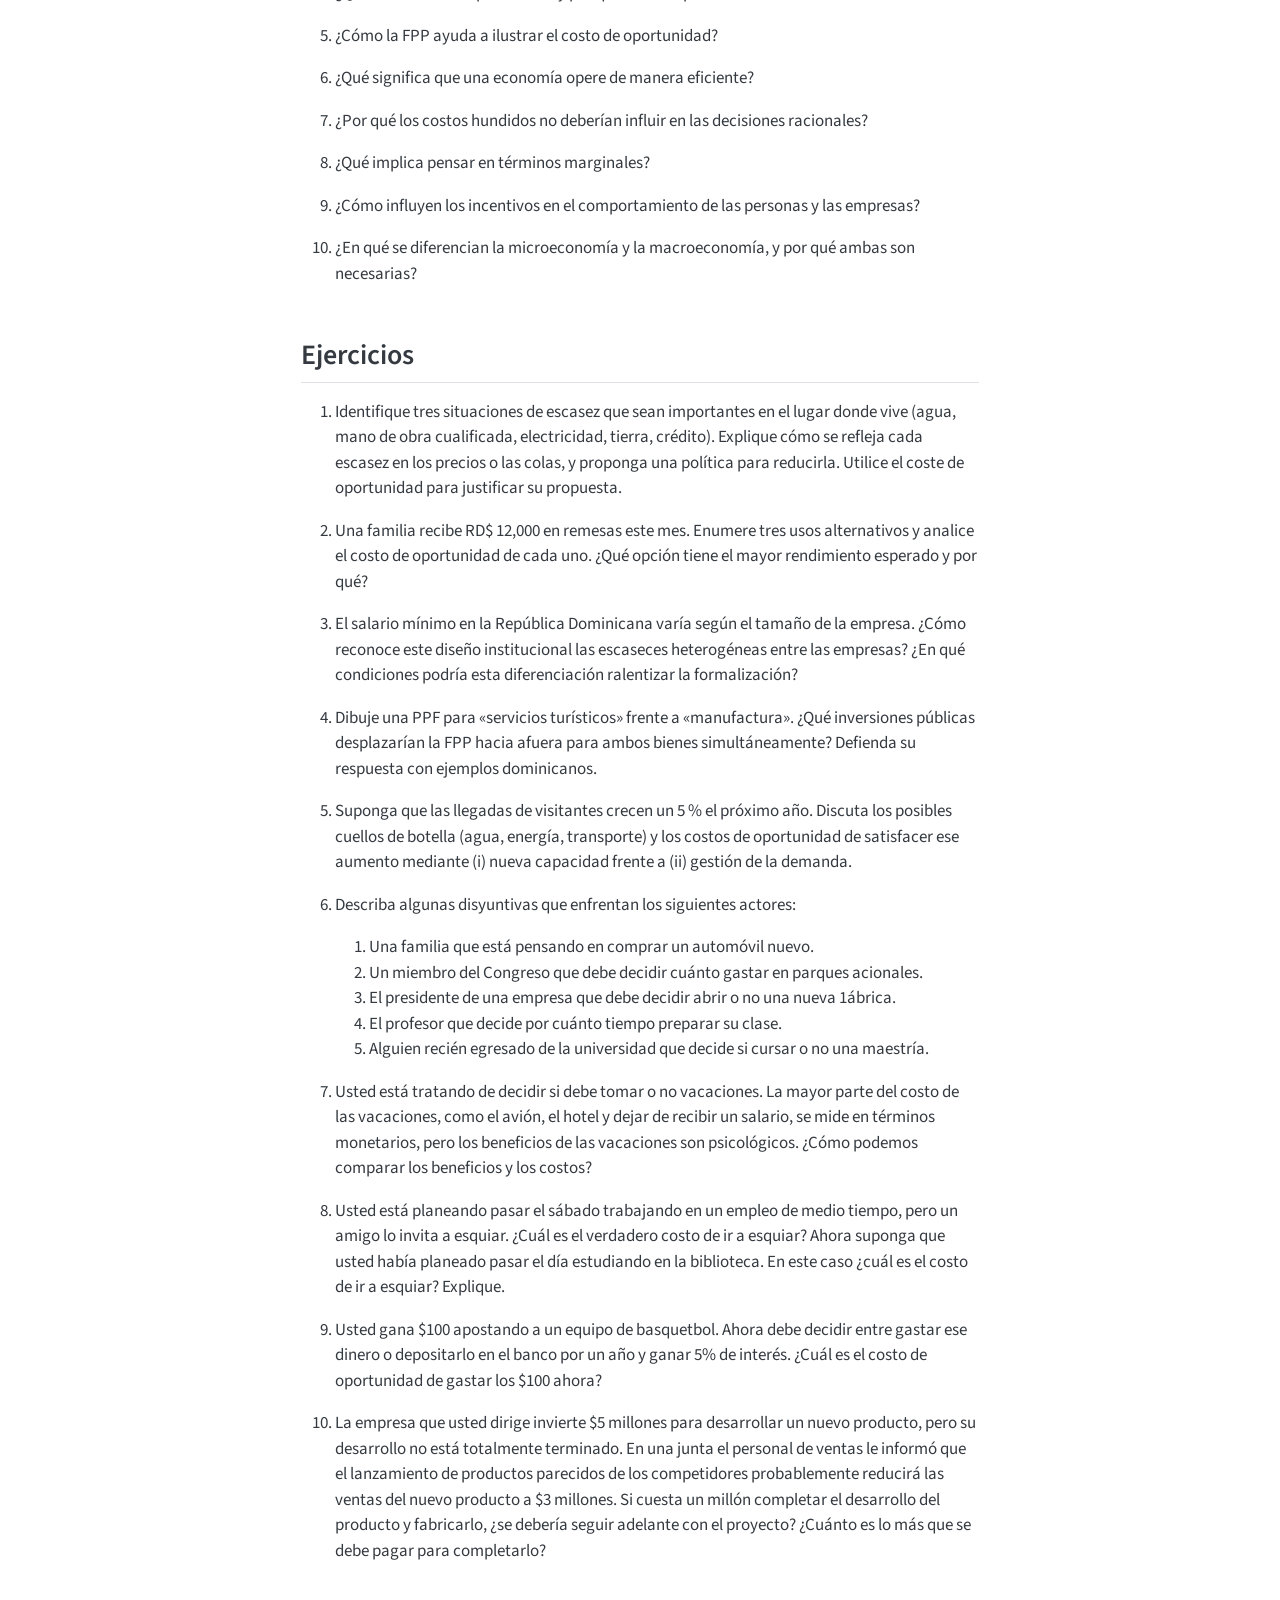
==== commit 1c392a91: "Fronteras de producción" ====
--- a/docs/cap1.html
+++ b/docs/cap1.html
@@ -39,7 +39,7 @@
 <link href="site_libs/quarto-html/quarto-syntax-highlighting-2f5df379a58b258e96c21c0638c20c03.css" rel="stylesheet" id="quarto-text-highlighting-styles">
 <script src="site_libs/bootstrap/bootstrap.min.js"></script>
 <link href="site_libs/bootstrap/bootstrap-icons.css" rel="stylesheet">
-<link href="site_libs/bootstrap/bootstrap-8da5b4427184b79ecddefad3d342027e.min.css" rel="stylesheet" append-hash="true" id="quarto-bootstrap" data-mode="light">
+<link href="site_libs/bootstrap/bootstrap-626149efe8f5d16e1d391ba177679bf0.min.css" rel="stylesheet" append-hash="true" id="quarto-bootstrap" data-mode="light">
 <script id="quarto-search-options" type="application/json">{
   "location": "sidebar",
   "copy-button": false,
@@ -69,6 +69,7 @@
 }</script>
 
 
+<link rel="stylesheet" href="style.css">
 </head>
 
 <body class="nav-sidebar floating">
@@ -241,7 +242,7 @@
 <div>
 
 </div>
-<div class="column-page quarto-layout-panel" data-layout-ncol="2">
+<div class="aforismos column-page quarto-layout-panel" data-layout-ncol="2">
 <div class="quarto-layout-row">
 <div class="quarto-layout-cell" style="flex-basis: 50.0%;justify-content: center;">
 <p><img src="assets/adam-smith.png" class="img-fluid"></p>
@@ -321,18 +322,11 @@
 <p>Además, la forma típica cóncava de la FPP ilustra el costo de oportunidad creciente: a medida que se produce más de un bien, se deben sacrificar cantidades cada vez mayores del otro, porque los recursos no son igualmente eficientes en todas las actividades. Así, la FPP permite visualizar de manera clara y concreta el concepto de costo de oportunidad en una economía.</p>
 <p>La FPP representa la necesidad de elegir entre los 2 bienes. Producir más de un bien supone producir menos de otro. La razón es que como todos los factores están siendo utilizados, si queremos producir más peces tendremos que usar parte de los trabajadores y otros recursos que usábamos para recolectar vegetales, y por tanto obtendremos menos cantidad. El coste de oportunidad de producir más de un bien es renunciar a producir el otro.</p>
 <p>Así, pasar de la combinación A a la combinación C nos permite producir 20kg de peces más, pero tendremos que renunciar a 15kg de vegetales. El coste de oportunidad de 20kg de peces es renunciar a 15kg de vegetales en ese punto de la frontera. De la misma manera, pasar de la combinación E a la combinación D nos permite producir 30kg de vegetales más, pero tenemos que renunciar a 10kg de peces. <u>El coste de oportunidad de 30kg de peces es renunciar a 10 de vegetales en ese punto de la frontera</u>.</p>
-<div class="callout callout-style-default callout-caution callout-titled">
-<div class="callout-header d-flex align-content-center">
-<div class="callout-icon-container">
-<i class="callout-icon"></i>
-</div>
-<div class="callout-title-container flex-fill">
-Precaución
-</div>
-</div>
-<div class="callout-body-container callout-body">
-<p>Aquí va una visualización de la frontera de producción</p>
-</div>
+<div class="quarto-figure quarto-figure-center">
+<figure class="figure">
+<p><img src="assets/cap1-fpp-platano-cafe.png" class="img-fluid figure-img"></p>
+<figcaption>Frontera de posibilidades de producción</figcaption>
+</figure>
 </div>
 <p>La frontera de posibilidades también nos permite entender el concepto de eficiencia que hemos visto en este tema. A un país le ocurre lo mismo lo que a mi alumna María, tiene una serie de recursos como trabajadores, máquinas y recursos naturales, y puede emplearlos de manera más o menos eficiente.</p>
 <p>La FPP nos muestra LAS COMBINACIONES EFICIENTES de la aldea. Es decir, todos los puntos de la curva de FPP son eficientes (utilizamos todos los recursos disponibles de la mejor forma posible), con nuestra tecnología y nuestros factores productivos, estamos produciendo lo máximo posible.</p>
@@ -340,21 +334,9 @@
 <p>De esta manera la FPP nos permite separar dos regiones.</p>
 <ul>
 <li><p><u>Puntos ineficientes.</u> Aquellos puntos que se encuentran por debajo de la curva, representan combinaciones ineficientes pues se están despilfarrando recursos (como cuando María memorizaba y perdía dos horas de estudio). Es decir, o bien no estamos usando recursos o bien los usamos de manera incorrecta (como María cuando elegía una mala técnica de estudio). Si en nuestra aldea se pescaran 20 peces y se recolectaran 20 vegetales (combinación F) se estaría siendo ineficiente, ya que si usamos todos los recursos que tenemos podríamos pescar 20 peces y recolectar 45 vegetales (combinación C). La combinación 20 peces y 20 vegetales es por tanto ineficiente y se representa en el punto F por debajo de la curva.</p></li>
-<li><p><span class="unerline">Puntos inalcanzables.</span> Aquellos puntos que se encuentra por encima de la curva son posiciones inalcanzables con los factores productivos y la tecnología disponible en ese momento dado. En nuestra aldea no podemos pescar 30 peces y recolectar 40 vegetales (punto G). Esa combinación es inalcanzable con los recursos y tecnología que tenemos. Sin embargo, con el paso del tiempo, las posiciones inalcanzables se pueden llegar a alcanzar si suceden una serie de circunstancias. Es lo que llamamos crecimiento económico.</p></li>
+<li><p><u>Puntos inalcanzables.</u> Aquellos puntos que se encuentra por encima de la curva son posiciones inalcanzables con los factores productivos y la tecnología disponible en ese momento dado. En nuestra aldea no podemos pescar 30 peces y recolectar 40 vegetales (punto G). Esa combinación es inalcanzable con los recursos y tecnología que tenemos. Sin embargo, con el paso del tiempo, las posiciones inalcanzables se pueden llegar a alcanzar si suceden una serie de circunstancias. Es lo que llamamos crecimiento económico.</p></li>
 </ul>
-<div class="callout callout-style-default callout-caution callout-titled">
-<div class="callout-header d-flex align-content-center">
-<div class="callout-icon-container">
-<i class="callout-icon"></i>
-</div>
-<div class="callout-title-container flex-fill">
-Precaución
-</div>
-</div>
-<div class="callout-body-container callout-body">
-<p>Aquí va una visualización de la frontera de producción con puntos ineficientes e inalcanzables.</p>
-</div>
-</div>
+<p><img src="assets/cap1-fpp-categorias.png" class="img-fluid"></p>
 </section>
 <section id="la-persona-racional-piensa-en-términos-marginales" class="level3" data-number="1.4.3">
 <h3 data-number="1.4.3" class="anchored" data-anchor-id="la-persona-racional-piensa-en-términos-marginales"><span class="header-section-number">1.4.3</span> La persona racional piensa en términos marginales</h3>
@@ -375,7 +357,7 @@
 <p>En economía, un costo hundido es un costo que ya se ha incurrido y que no puede recuperarse, independientemente de las decisiones que se tomen en el futuro. Debido a esta característica, los costos hundidos no deberían influir en las decisiones económicas racionales, ya que solo los costos y beneficios futuros son relevantes para elegir entre alternativas. Sin embargo, en la práctica, personas y organizaciones suelen cometer el error de considerar estos costos pasados, lo que conduce a decisiones ineficientes.</p>
 <p>La falacia del costo hundido es un error común que se comente cuando se sigue invirtiendo en un proyecto o decisión que no es rentable, simplemente porque ya se ha gastado mucho tiempo, dinero o esfuerzo en él, en lugar de evaluar si continuar es la mejor opción. Es la tendencia a no querer “perder” lo invertido, incluso si la lógica indica que es mejor abandonar y minimizar pérdidas.</p>
 <p>Un ejemplo de esta situación es el caso del Hotel “El Prado” en el Malecón de Santo Domingo, paralizado en los años noventa por un problema de caverna subterránea que requirió costosas inyecciones de hormigón, llevando a la quiebra del banco promotor. El proyecto, ubicado a pocos metros de la esquina de las avenidas 30 de mayo y Máximo Gómez, buscaba construir un hotel de 5 estrellas con 20 niveles y restaurante giratorio.</p>
-<p><img src="assets/cap1-edificios-gomez.png" class="img-fluid"></p>
+<p><img src="assets/cap1-edificios-gomez.png" class="rounded img-fluid"></p>
 <p>El alto costo de esta reparación necesaria para terminar el proyecto fue el factor clave para su abandono definitivo. Este caso ilustra perfectamente como un problema técnico (la caverna) se transformó en un desastre financiero y legal, dejando un gran costo hundido. En este caso, la decisión de abandonar el proyecto se tomó demasiado tarde, dejando hoy una enorme estructura abandonada en medio del malecón de Santo Domingo.</p>
 </div>
 </div>
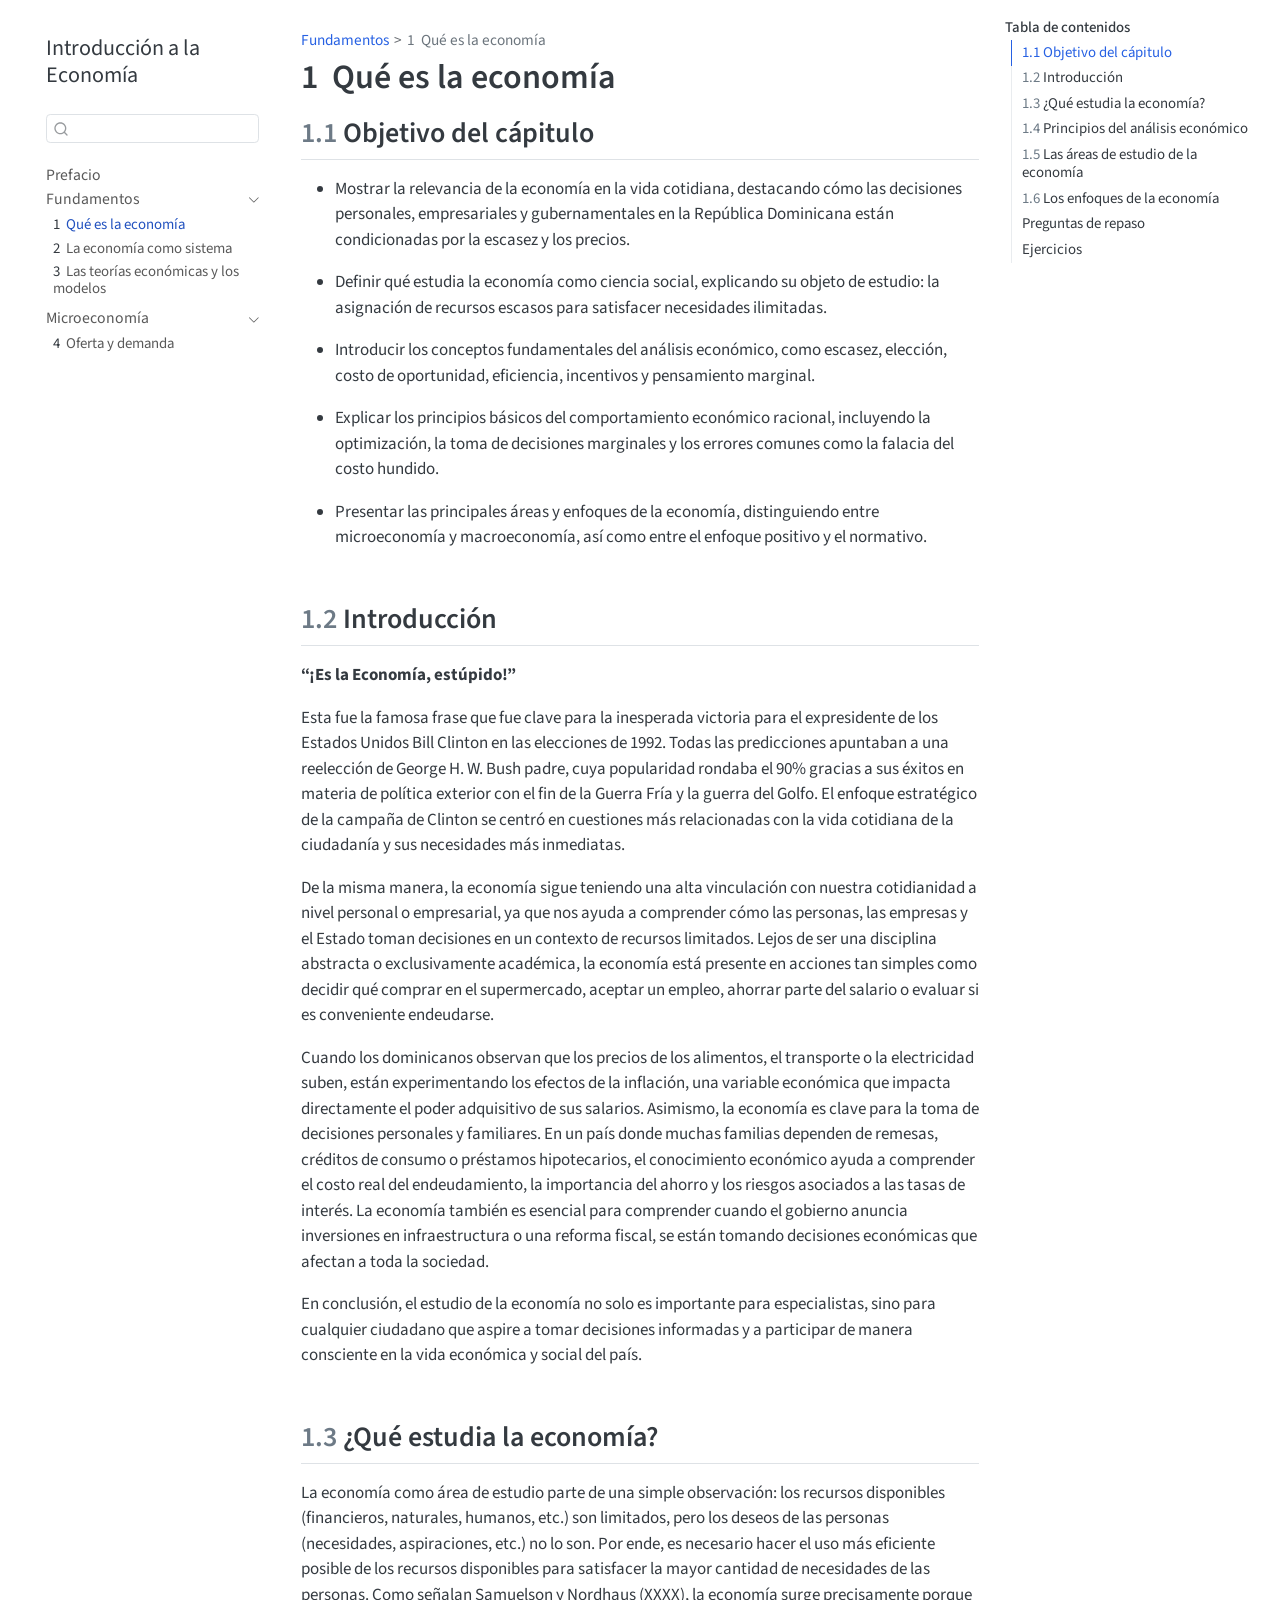
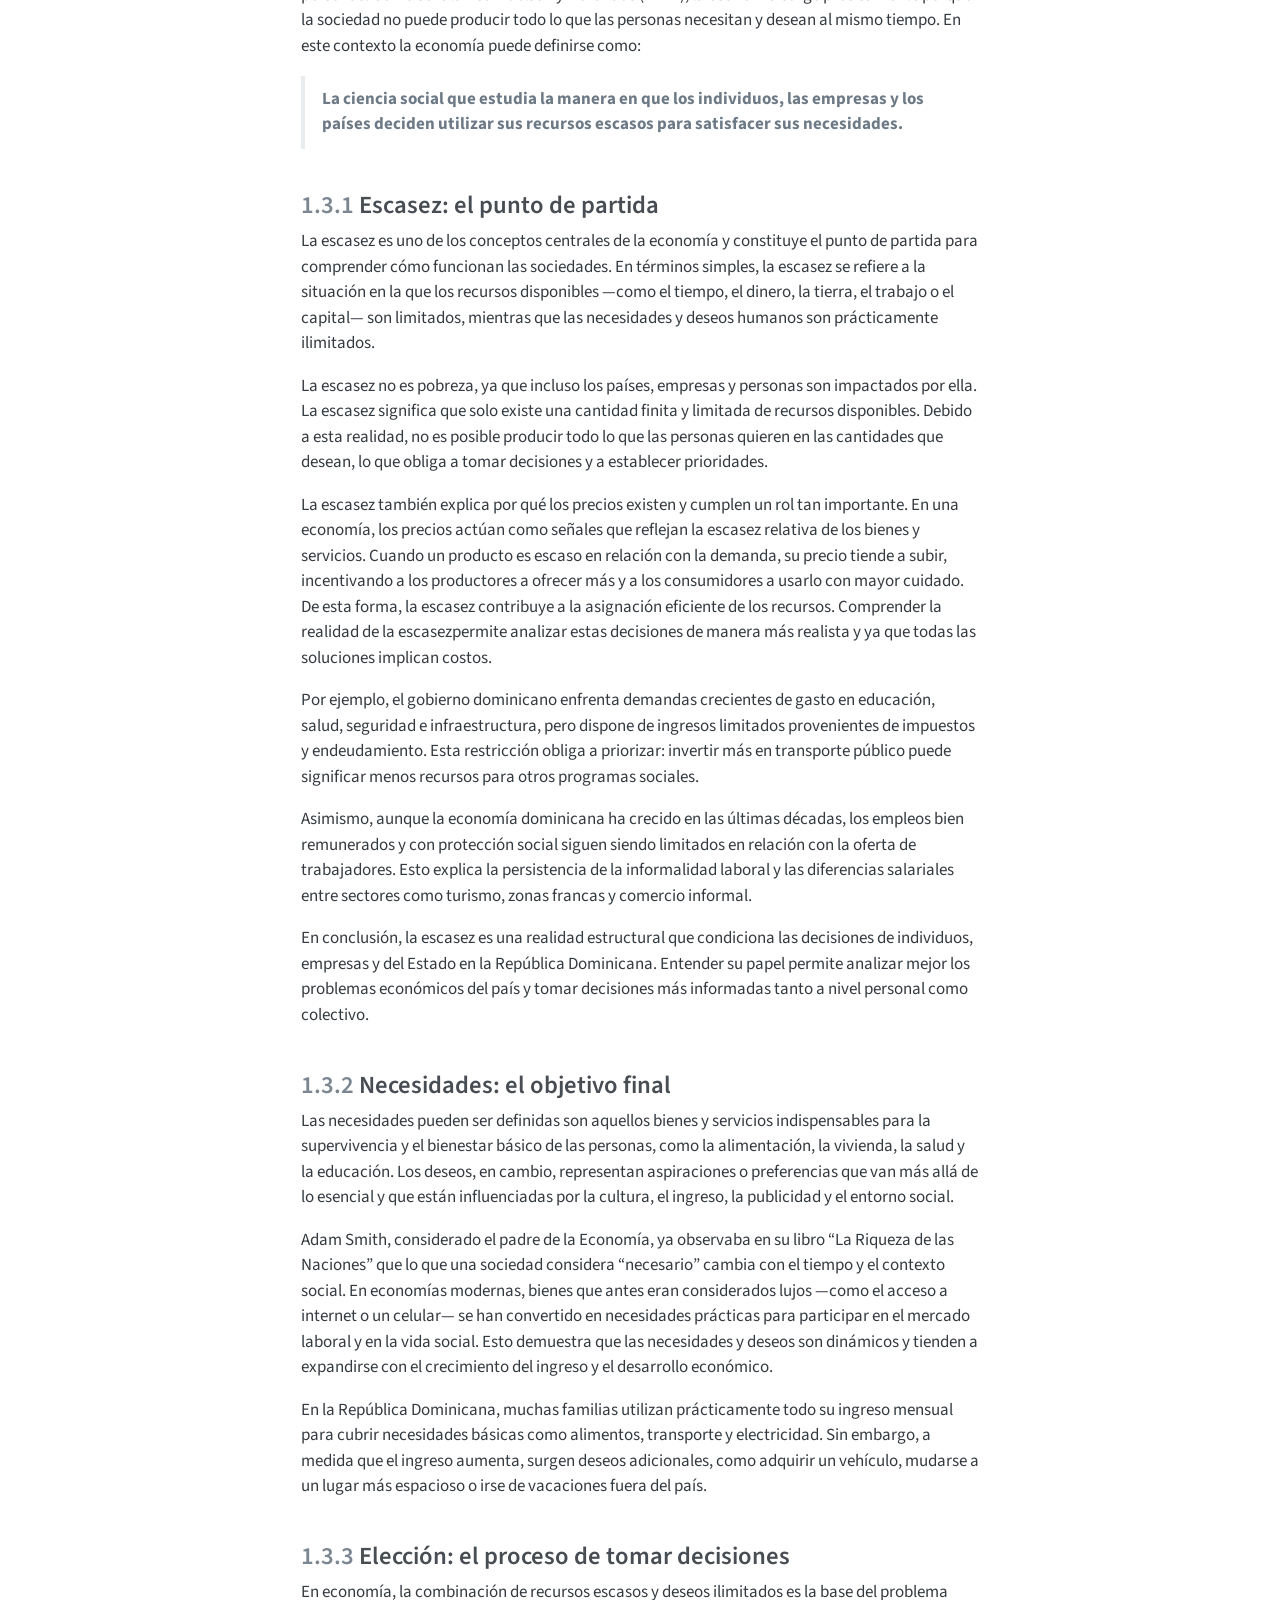
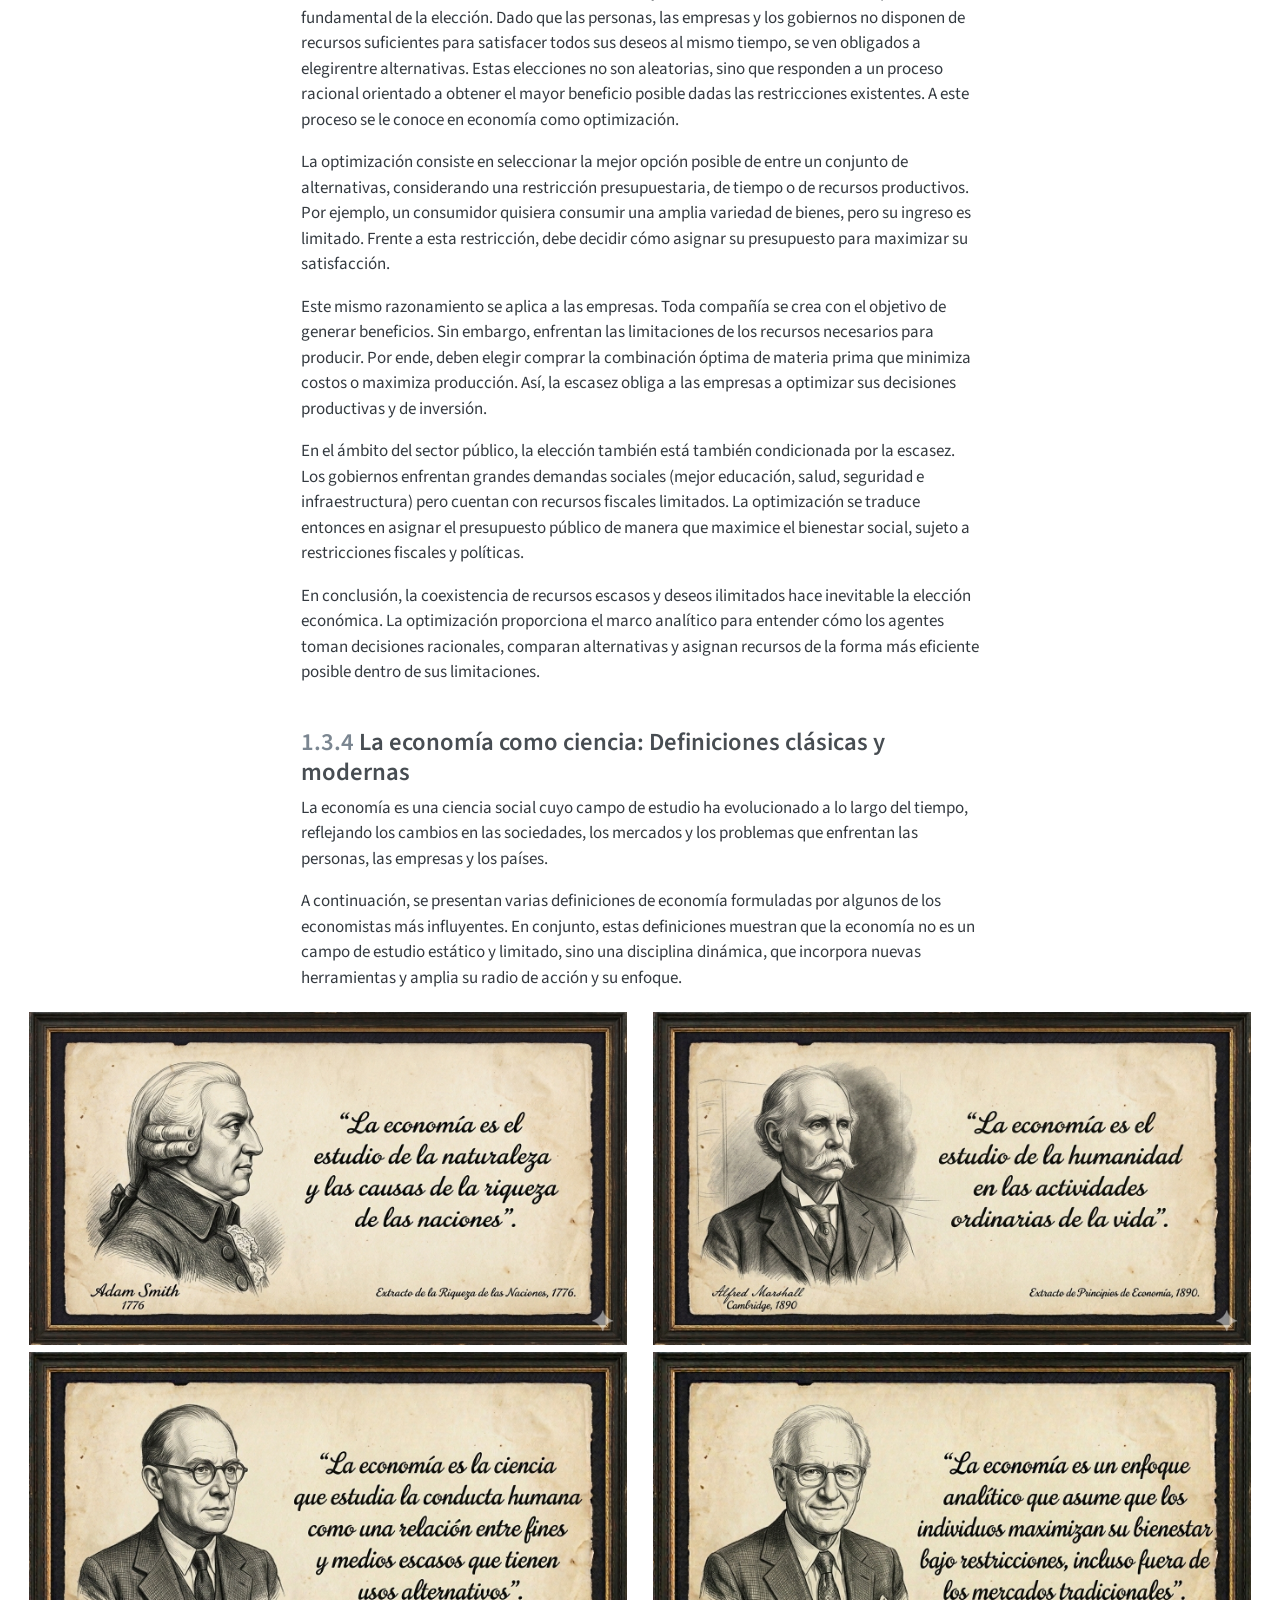
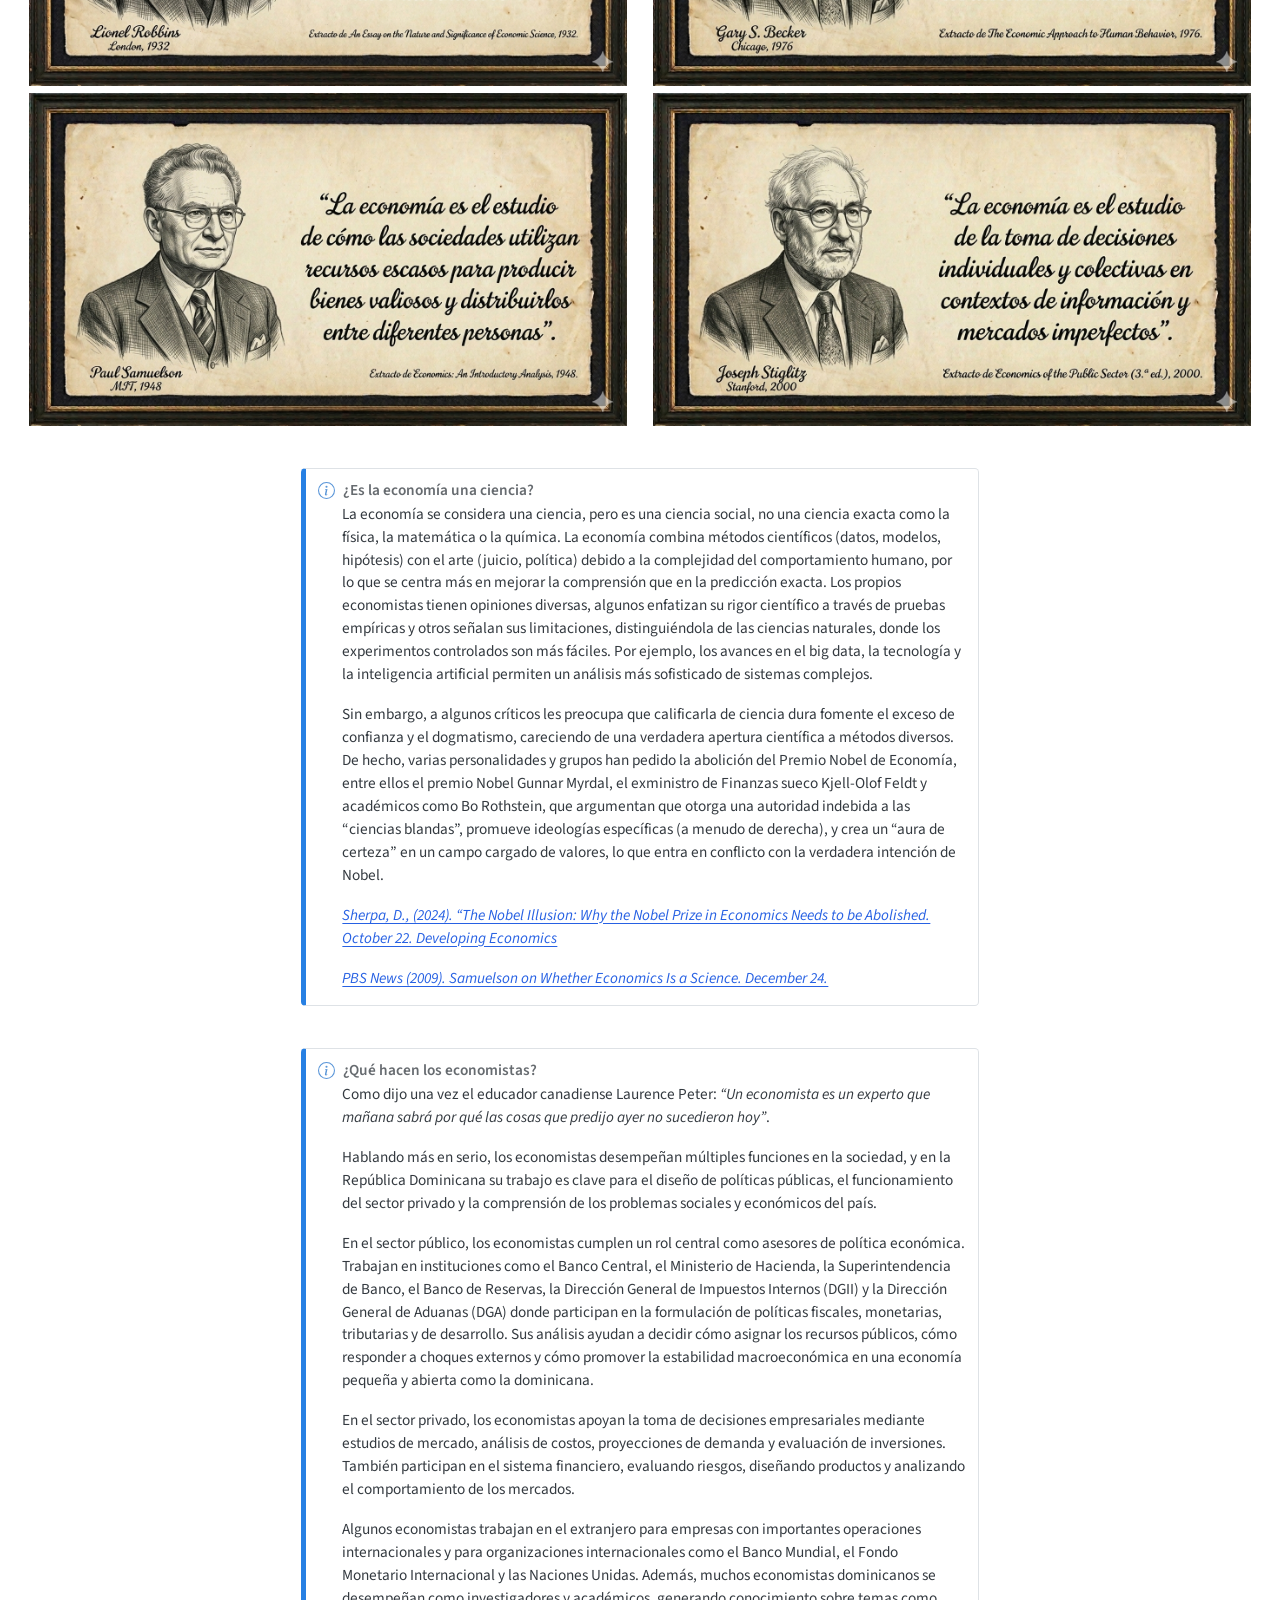
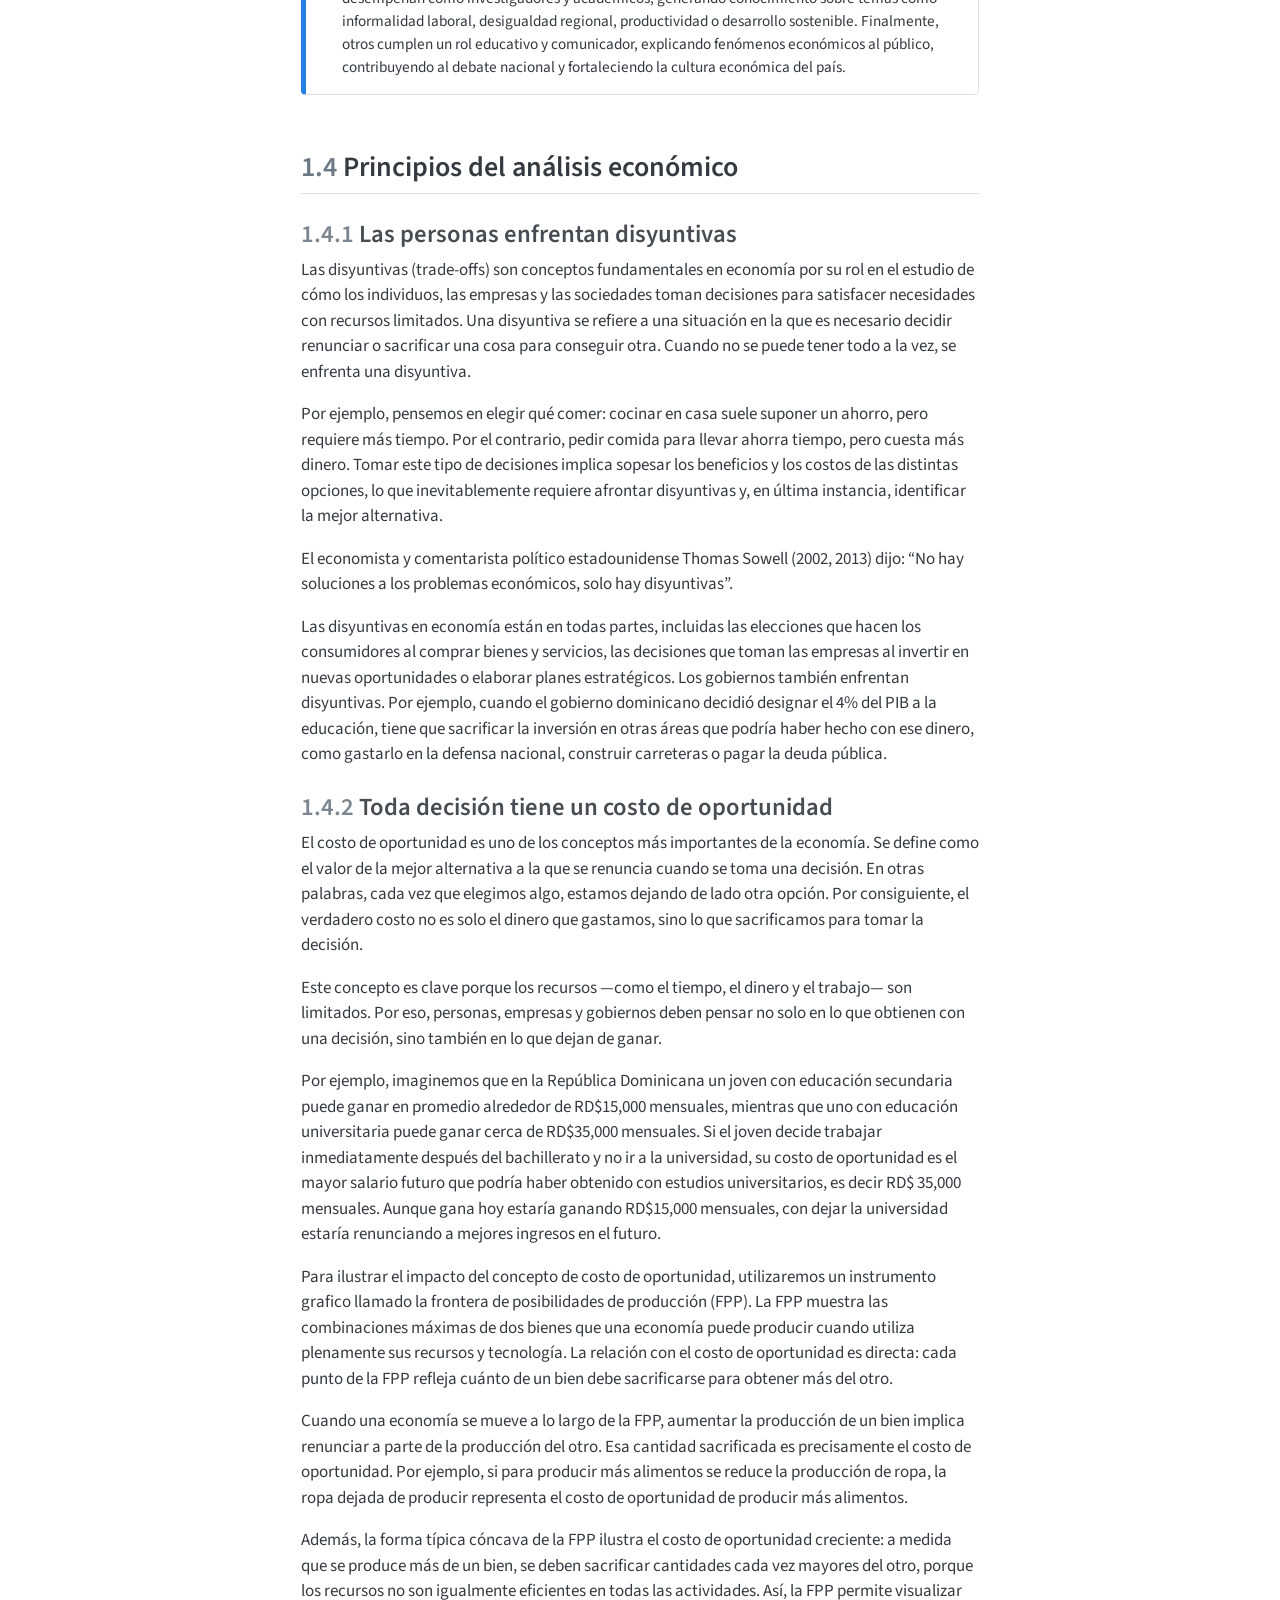
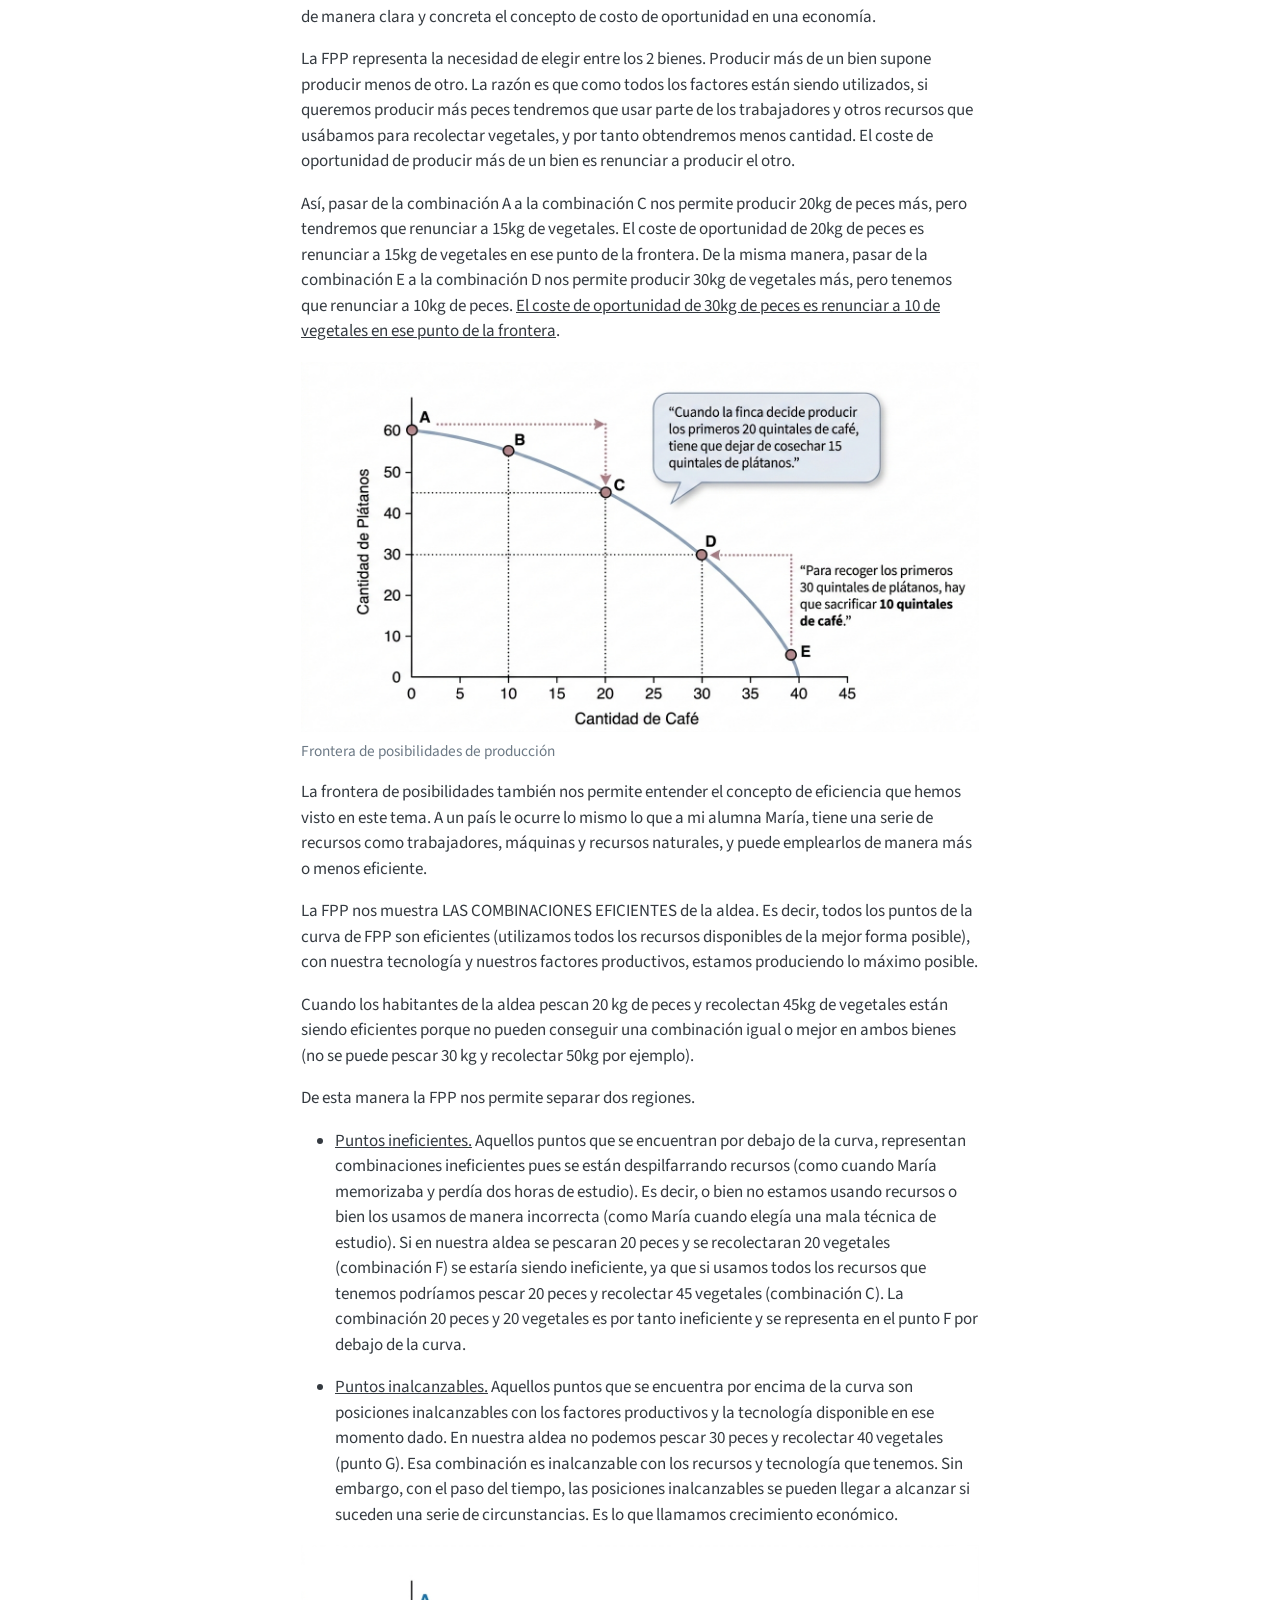
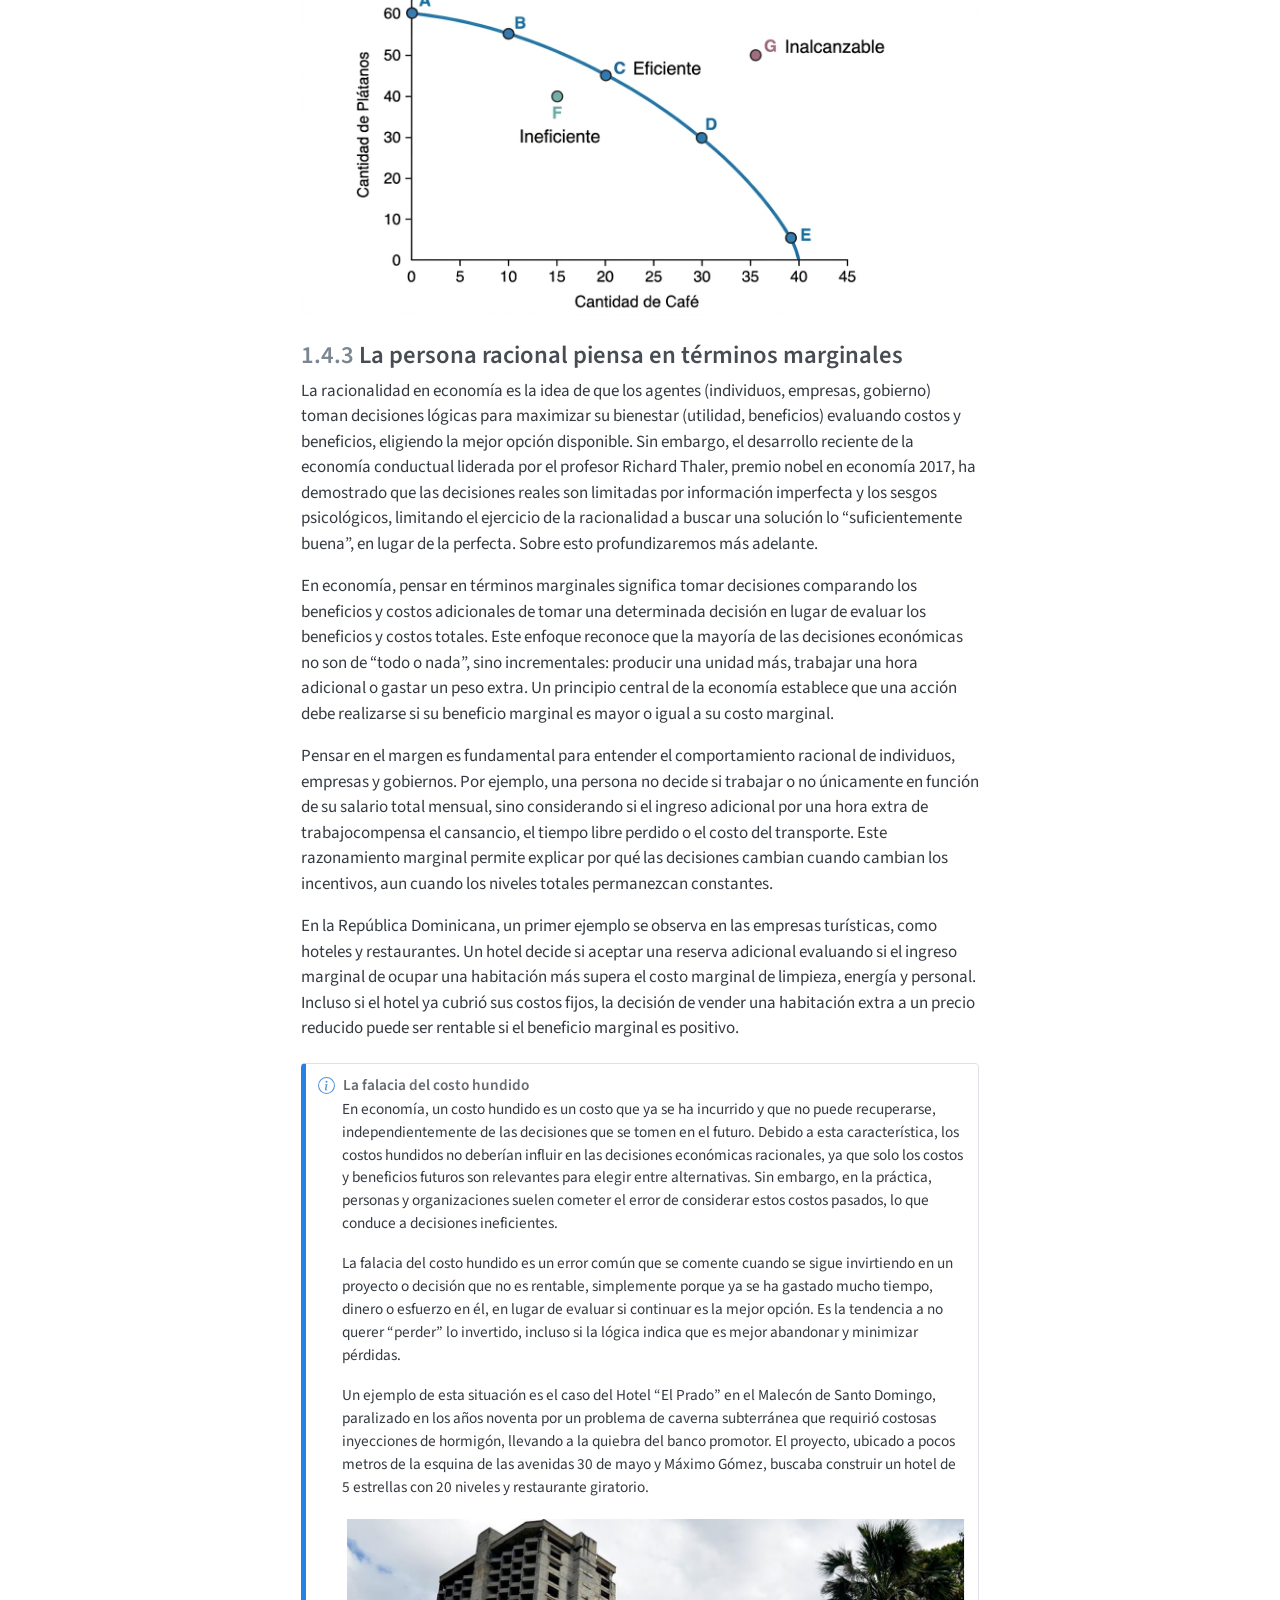
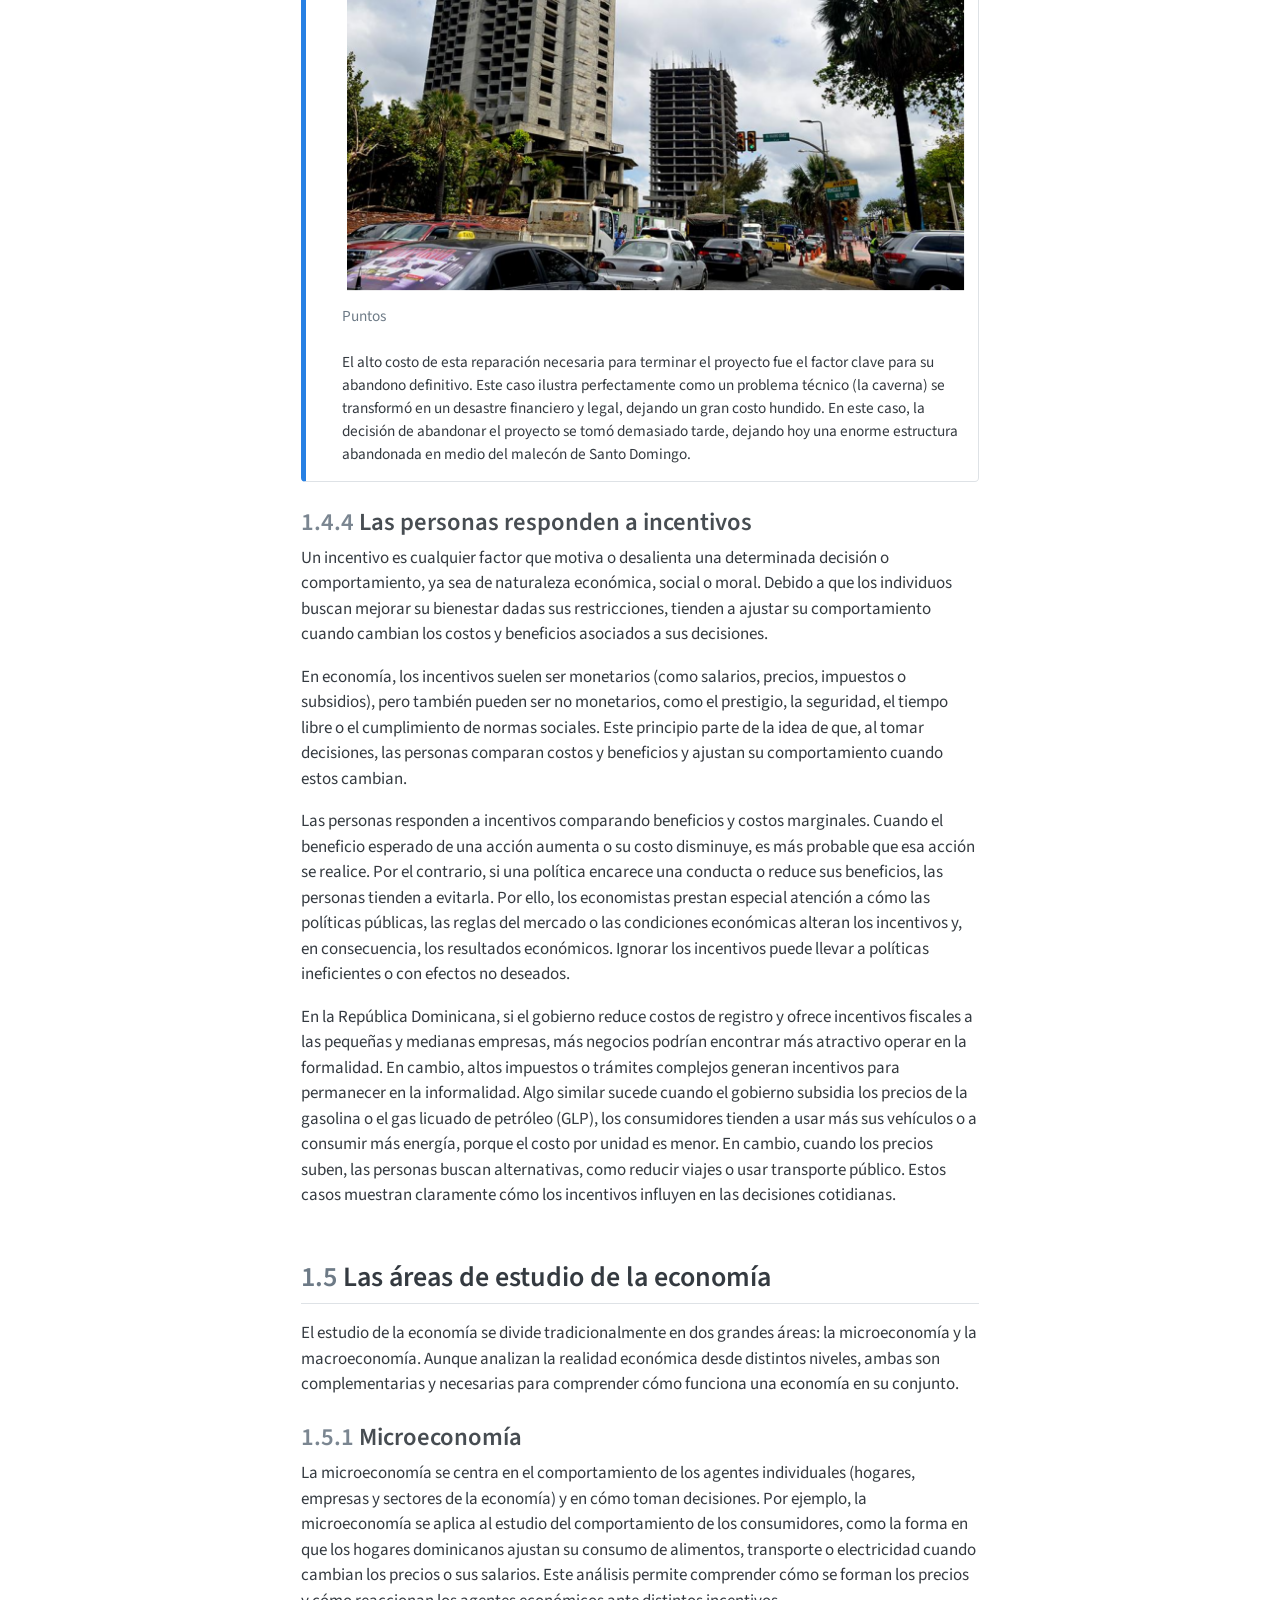
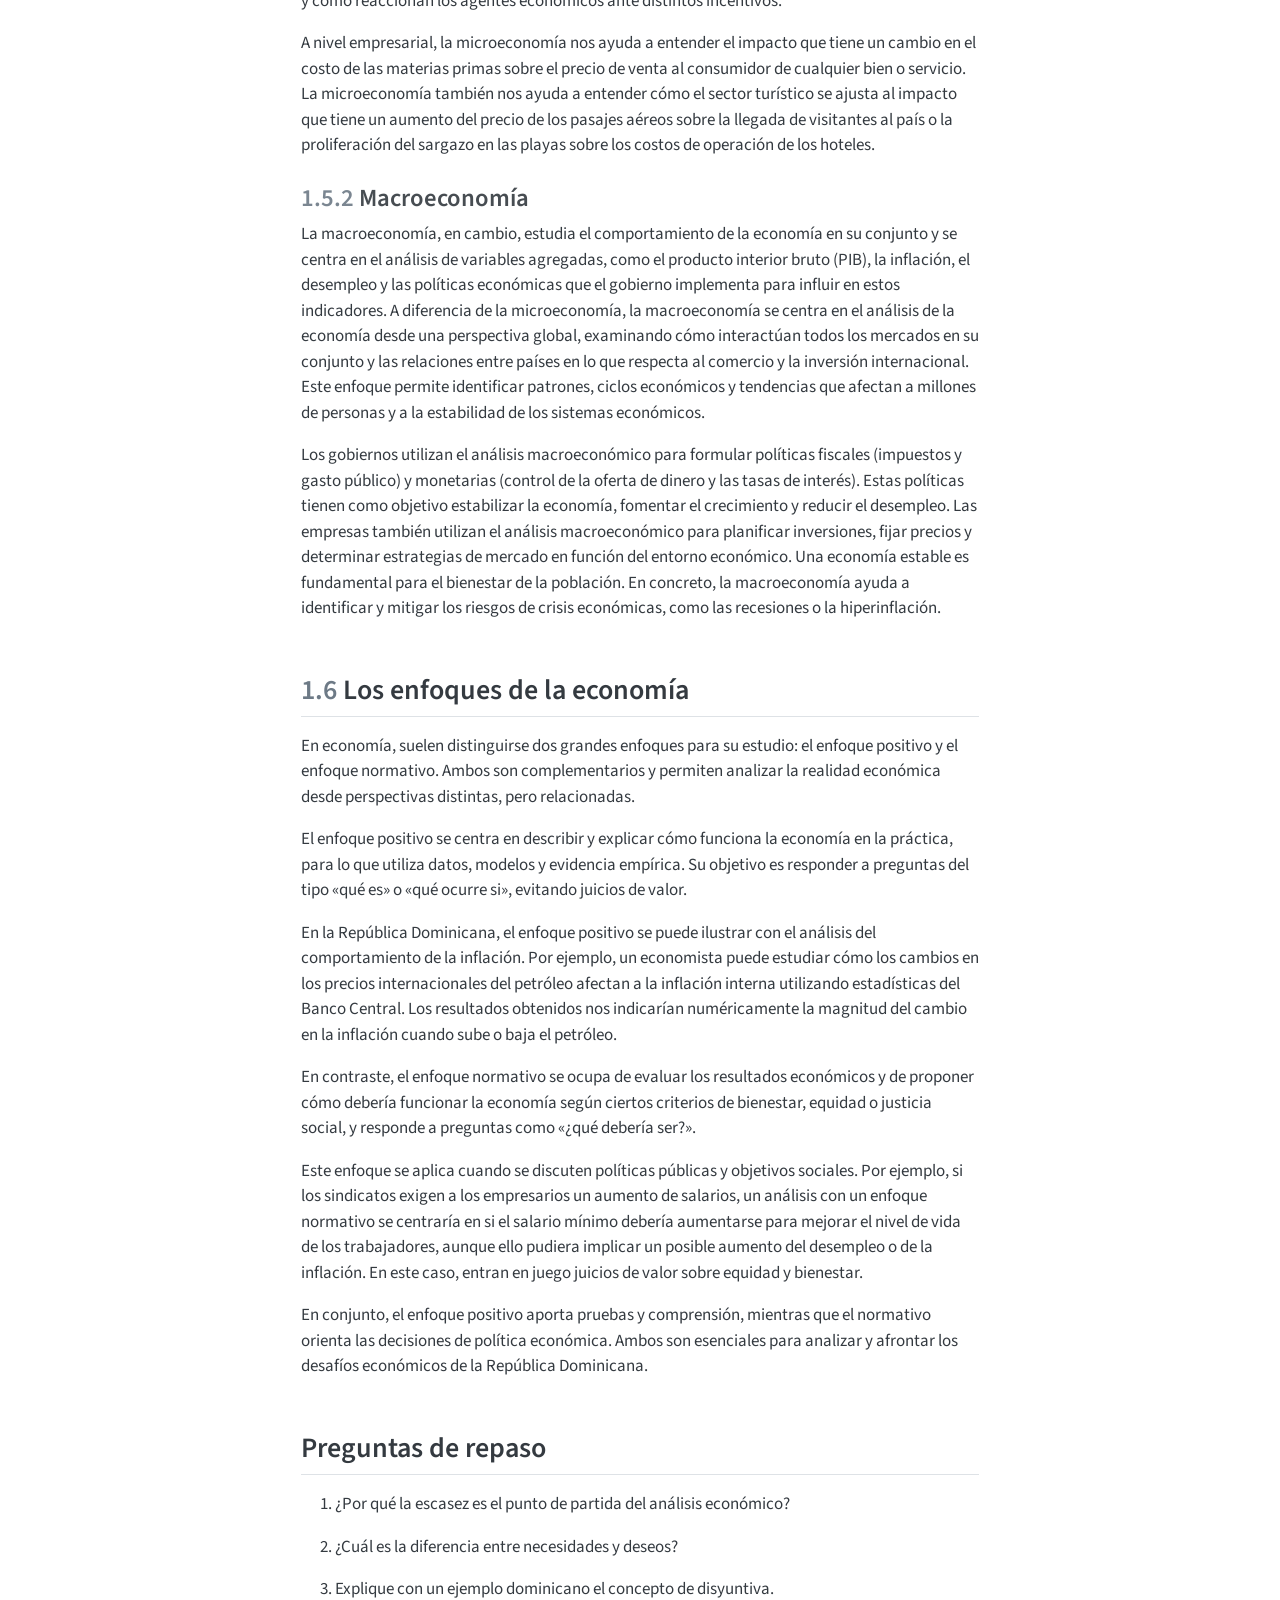
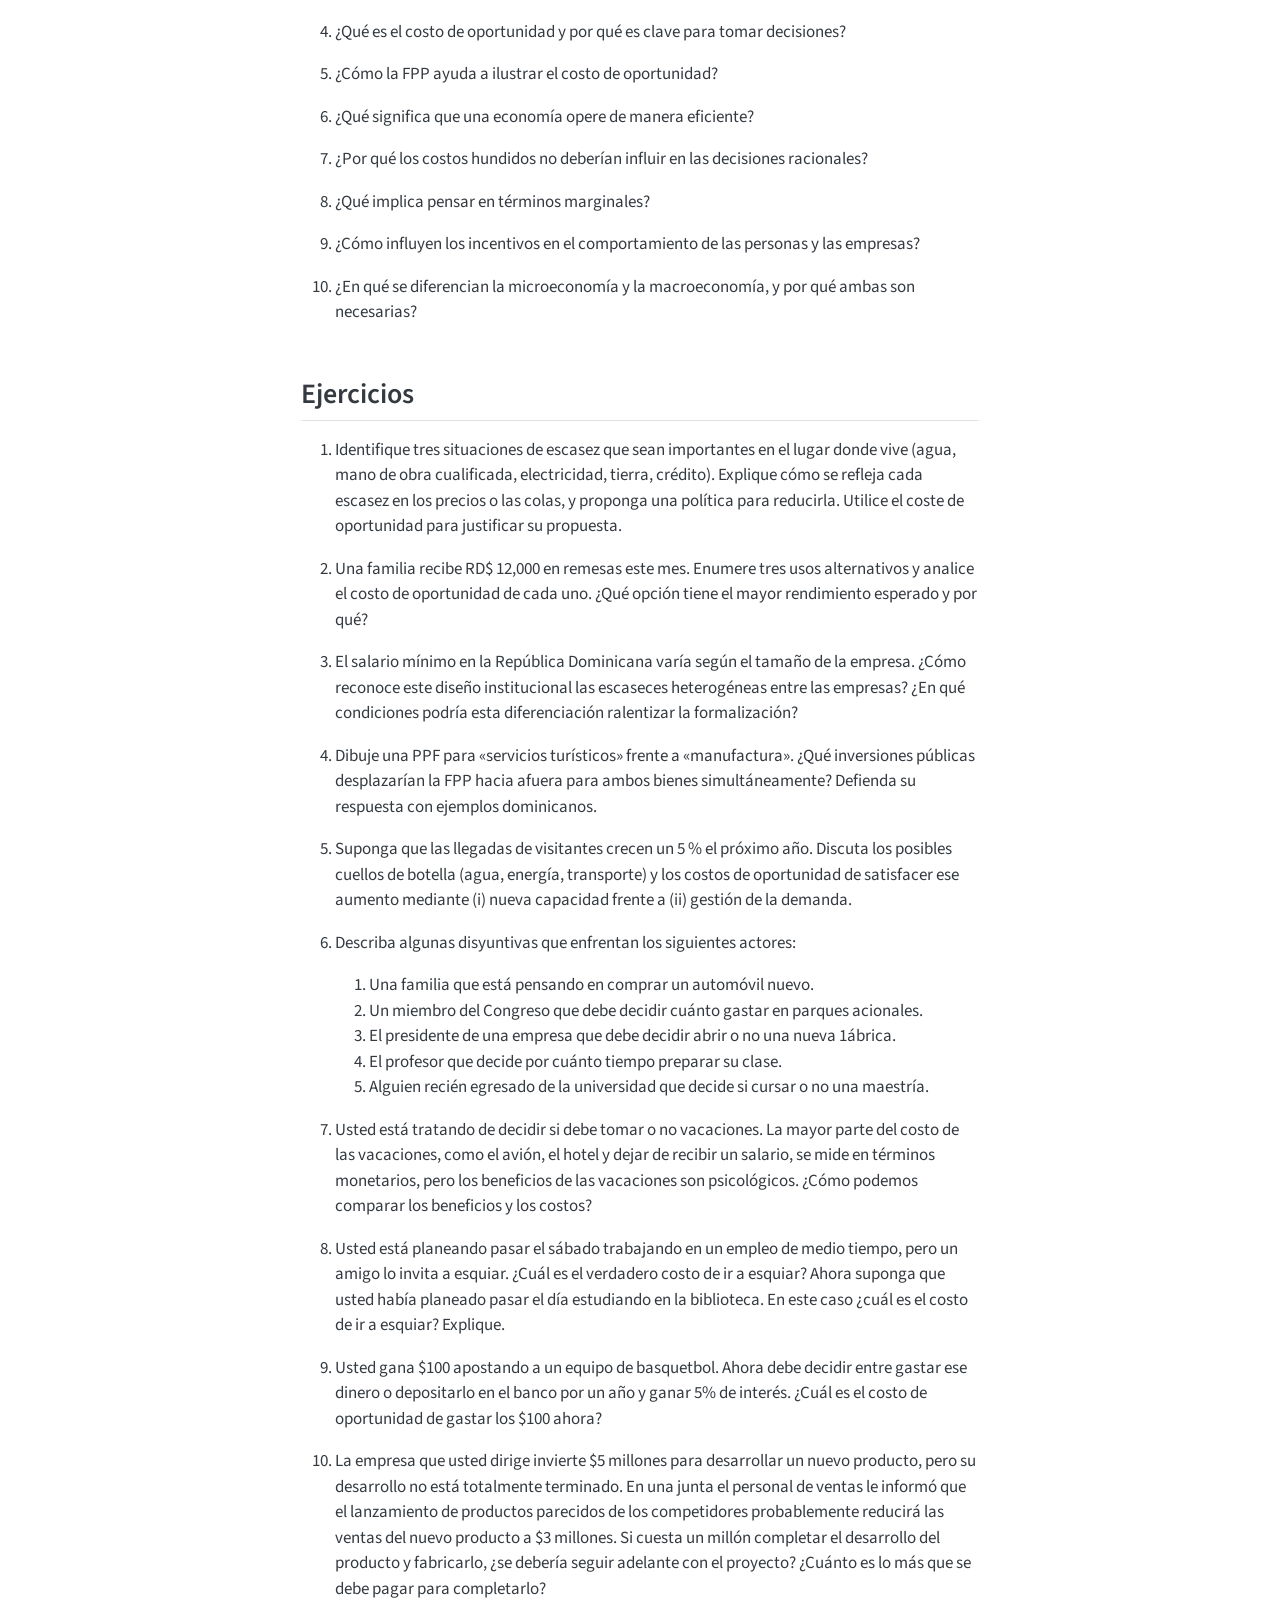
==== commit 91e61af7: "Add placeholders" ====
--- a/docs/cap1.html
+++ b/docs/cap1.html
@@ -30,6 +30,7 @@
 <script src="site_libs/quarto-search/fuse.min.js"></script>
 <script src="site_libs/quarto-search/quarto-search.js"></script>
 <meta name="quarto:offset" content="./">
+<link href="./cap2.html" rel="next">
 <link href="./index.html" rel="prev">
 <script src="site_libs/quarto-html/quarto.js"></script>
 <script src="site_libs/quarto-html/popper.min.js"></script>
@@ -39,7 +40,7 @@
 <link href="site_libs/quarto-html/quarto-syntax-highlighting-2f5df379a58b258e96c21c0638c20c03.css" rel="stylesheet" id="quarto-text-highlighting-styles">
 <script src="site_libs/bootstrap/bootstrap.min.js"></script>
 <link href="site_libs/bootstrap/bootstrap-icons.css" rel="stylesheet">
-<link href="site_libs/bootstrap/bootstrap-626149efe8f5d16e1d391ba177679bf0.min.css" rel="stylesheet" append-hash="true" id="quarto-bootstrap" data-mode="light">
+<link href="site_libs/bootstrap/bootstrap-8da5b4427184b79ecddefad3d342027e.min.css" rel="stylesheet" append-hash="true" id="quarto-bootstrap" data-mode="light">
 <script id="quarto-search-options" type="application/json">{
   "location": "sidebar",
   "copy-button": false,
@@ -127,6 +128,35 @@
  <span class="menu-text"><span class="chapter-number">1</span>&nbsp; <span class="chapter-title">Qué es la economía</span></span></a>
   </div>
 </li>
+          <li class="sidebar-item">
+  <div class="sidebar-item-container"> 
+  <a href="./cap2.html" class="sidebar-item-text sidebar-link">
+ <span class="menu-text"><span class="chapter-number">2</span>&nbsp; <span class="chapter-title">La economía como sistema</span></span></a>
+  </div>
+</li>
+          <li class="sidebar-item">
+  <div class="sidebar-item-container"> 
+  <a href="./cap3.html" class="sidebar-item-text sidebar-link">
+ <span class="menu-text"><span class="chapter-number">3</span>&nbsp; <span class="chapter-title">Las teorías económicas y los modelos</span></span></a>
+  </div>
+</li>
+      </ul>
+  </li>
+        <li class="sidebar-item sidebar-item-section">
+      <div class="sidebar-item-container"> 
+            <a class="sidebar-item-text sidebar-link text-start" data-bs-toggle="collapse" data-bs-target="#quarto-sidebar-section-2" role="navigation" aria-expanded="true">
+ <span class="menu-text">Microeconomía</span></a>
+          <a class="sidebar-item-toggle text-start" data-bs-toggle="collapse" data-bs-target="#quarto-sidebar-section-2" role="navigation" aria-expanded="true" aria-label="Alternar sección">
+            <i class="bi bi-chevron-right ms-2"></i>
+          </a> 
+      </div>
+      <ul id="quarto-sidebar-section-2" class="collapse list-unstyled sidebar-section depth1 show">  
+          <li class="sidebar-item">
+  <div class="sidebar-item-container"> 
+  <a href="./cap4.html" class="sidebar-item-text sidebar-link">
+ <span class="menu-text"><span class="chapter-number">4</span>&nbsp; <span class="chapter-title">Oferta y demanda</span></span></a>
+  </div>
+</li>
       </ul>
   </li>
     </ul>
@@ -357,7 +387,12 @@
 <p>En economía, un costo hundido es un costo que ya se ha incurrido y que no puede recuperarse, independientemente de las decisiones que se tomen en el futuro. Debido a esta característica, los costos hundidos no deberían influir en las decisiones económicas racionales, ya que solo los costos y beneficios futuros son relevantes para elegir entre alternativas. Sin embargo, en la práctica, personas y organizaciones suelen cometer el error de considerar estos costos pasados, lo que conduce a decisiones ineficientes.</p>
 <p>La falacia del costo hundido es un error común que se comente cuando se sigue invirtiendo en un proyecto o decisión que no es rentable, simplemente porque ya se ha gastado mucho tiempo, dinero o esfuerzo en él, en lugar de evaluar si continuar es la mejor opción. Es la tendencia a no querer “perder” lo invertido, incluso si la lógica indica que es mejor abandonar y minimizar pérdidas.</p>
 <p>Un ejemplo de esta situación es el caso del Hotel “El Prado” en el Malecón de Santo Domingo, paralizado en los años noventa por un problema de caverna subterránea que requirió costosas inyecciones de hormigón, llevando a la quiebra del banco promotor. El proyecto, ubicado a pocos metros de la esquina de las avenidas 30 de mayo y Máximo Gómez, buscaba construir un hotel de 5 estrellas con 20 niveles y restaurante giratorio.</p>
-<p><img src="assets/cap1-edificios-gomez.png" class="rounded img-fluid"></p>
+<div class="quarto-figure quarto-figure-center">
+<figure class="figure">
+<p><img src="assets/cap1-edificios-gomez.png" class="rounded img-fluid figure-img"></p>
+<figcaption>Puntos</figcaption>
+</figure>
+</div>
 <p>El alto costo de esta reparación necesaria para terminar el proyecto fue el factor clave para su abandono definitivo. Este caso ilustra perfectamente como un problema técnico (la caverna) se transformó en un desastre financiero y legal, dejando un gran costo hundido. En este caso, la decisión de abandonar el proyecto se tomó demasiado tarde, dejando hoy una enorme estructura abandonada en medio del malecón de Santo Domingo.</p>
 </div>
 </div>
@@ -858,6 +893,9 @@
       </a>          
   </div>
   <div class="nav-page nav-page-next">
+      <a href="./cap2.html" class="pagination-link" aria-label="La economía como sistema">
+        <span class="nav-page-text"><span class="chapter-number">2</span>&nbsp; <span class="chapter-title">La economía como sistema</span></span> <i class="bi bi-arrow-right-short"></i>
+      </a>
   </div>
 </nav>
 </div> <!-- /content -->
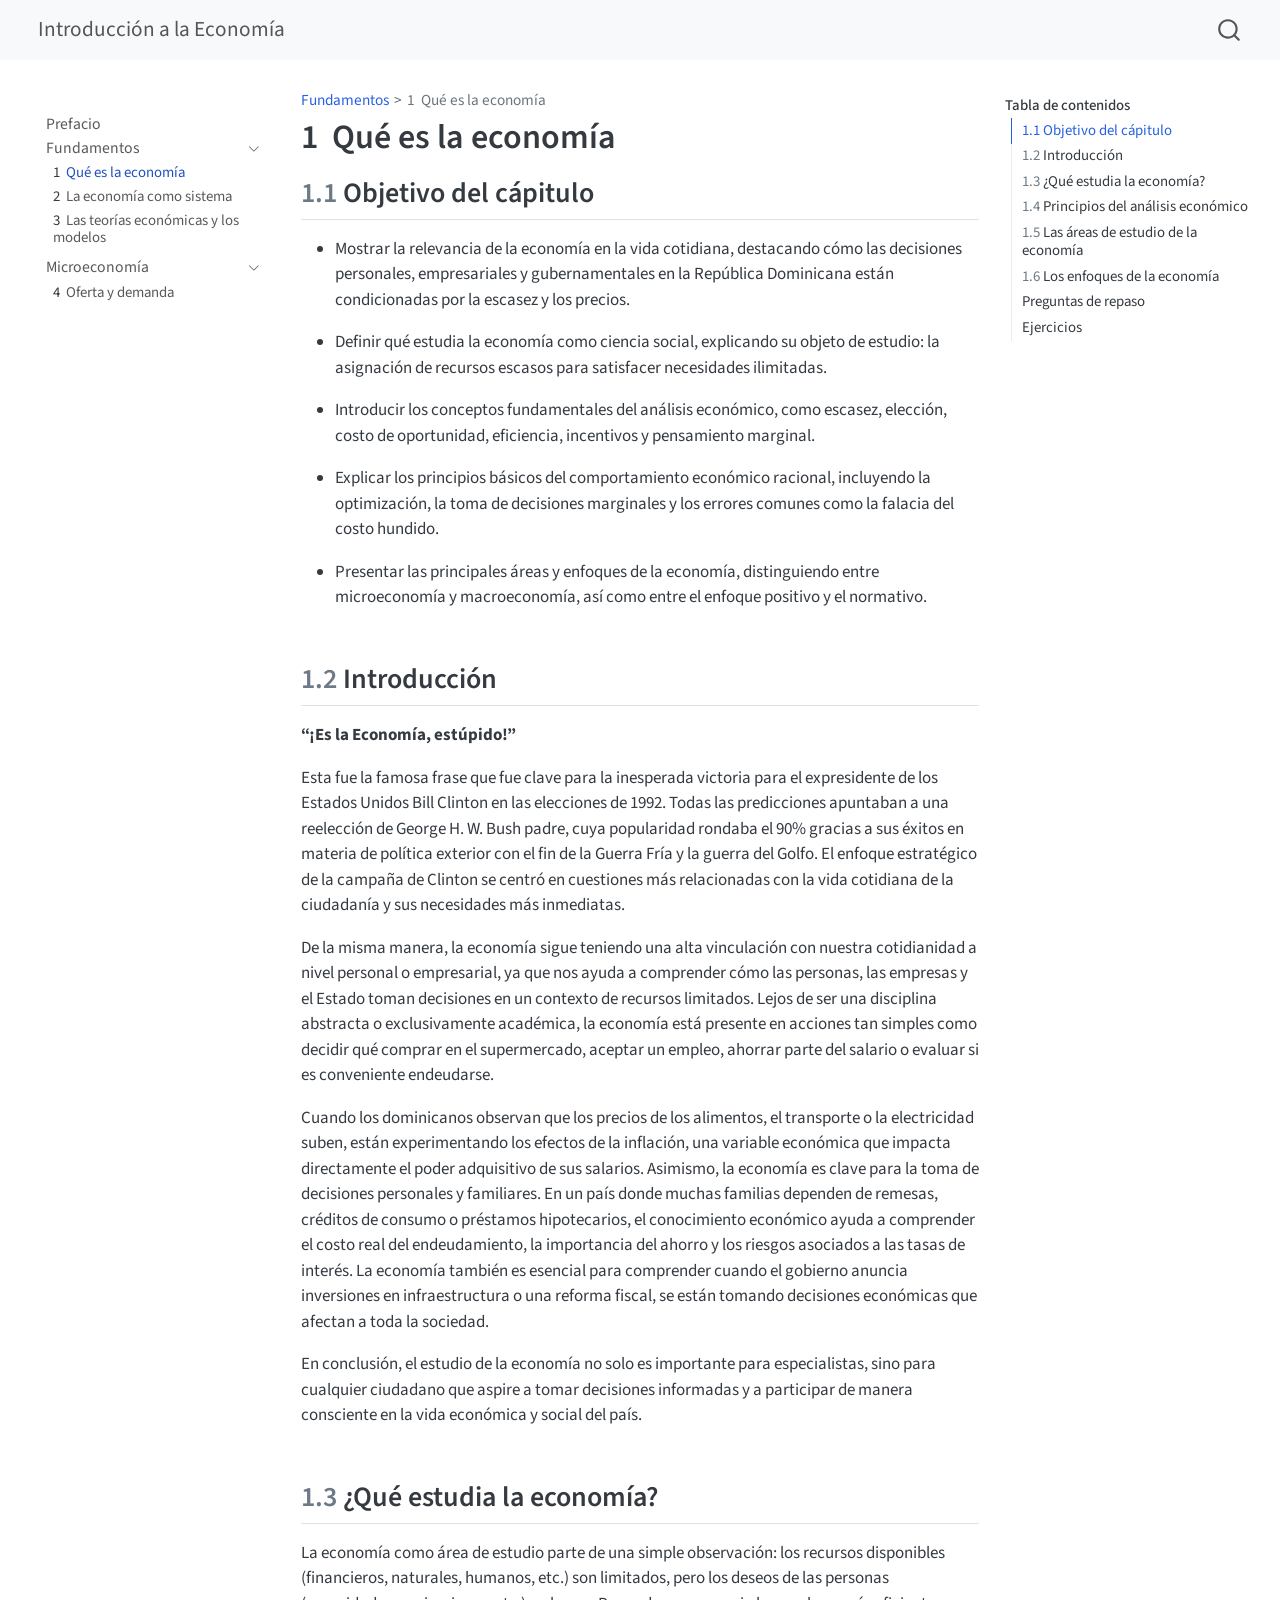
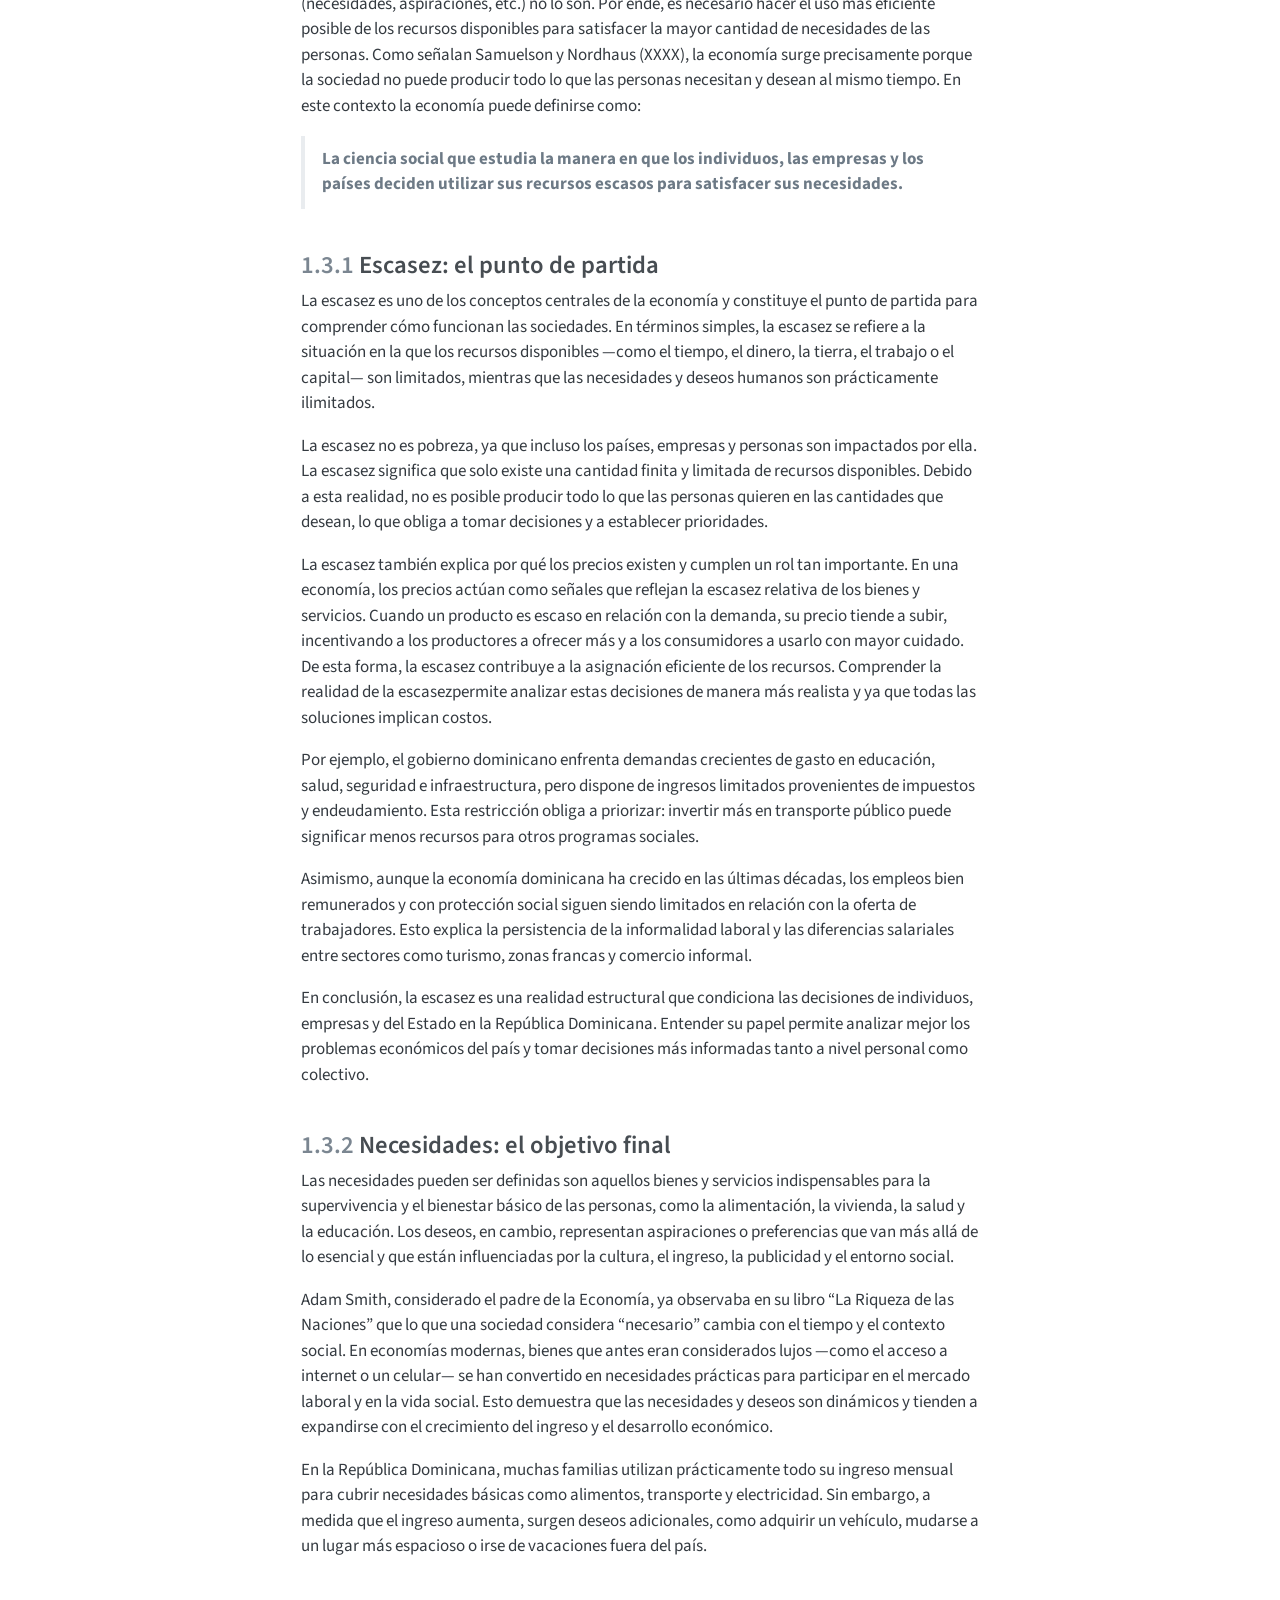
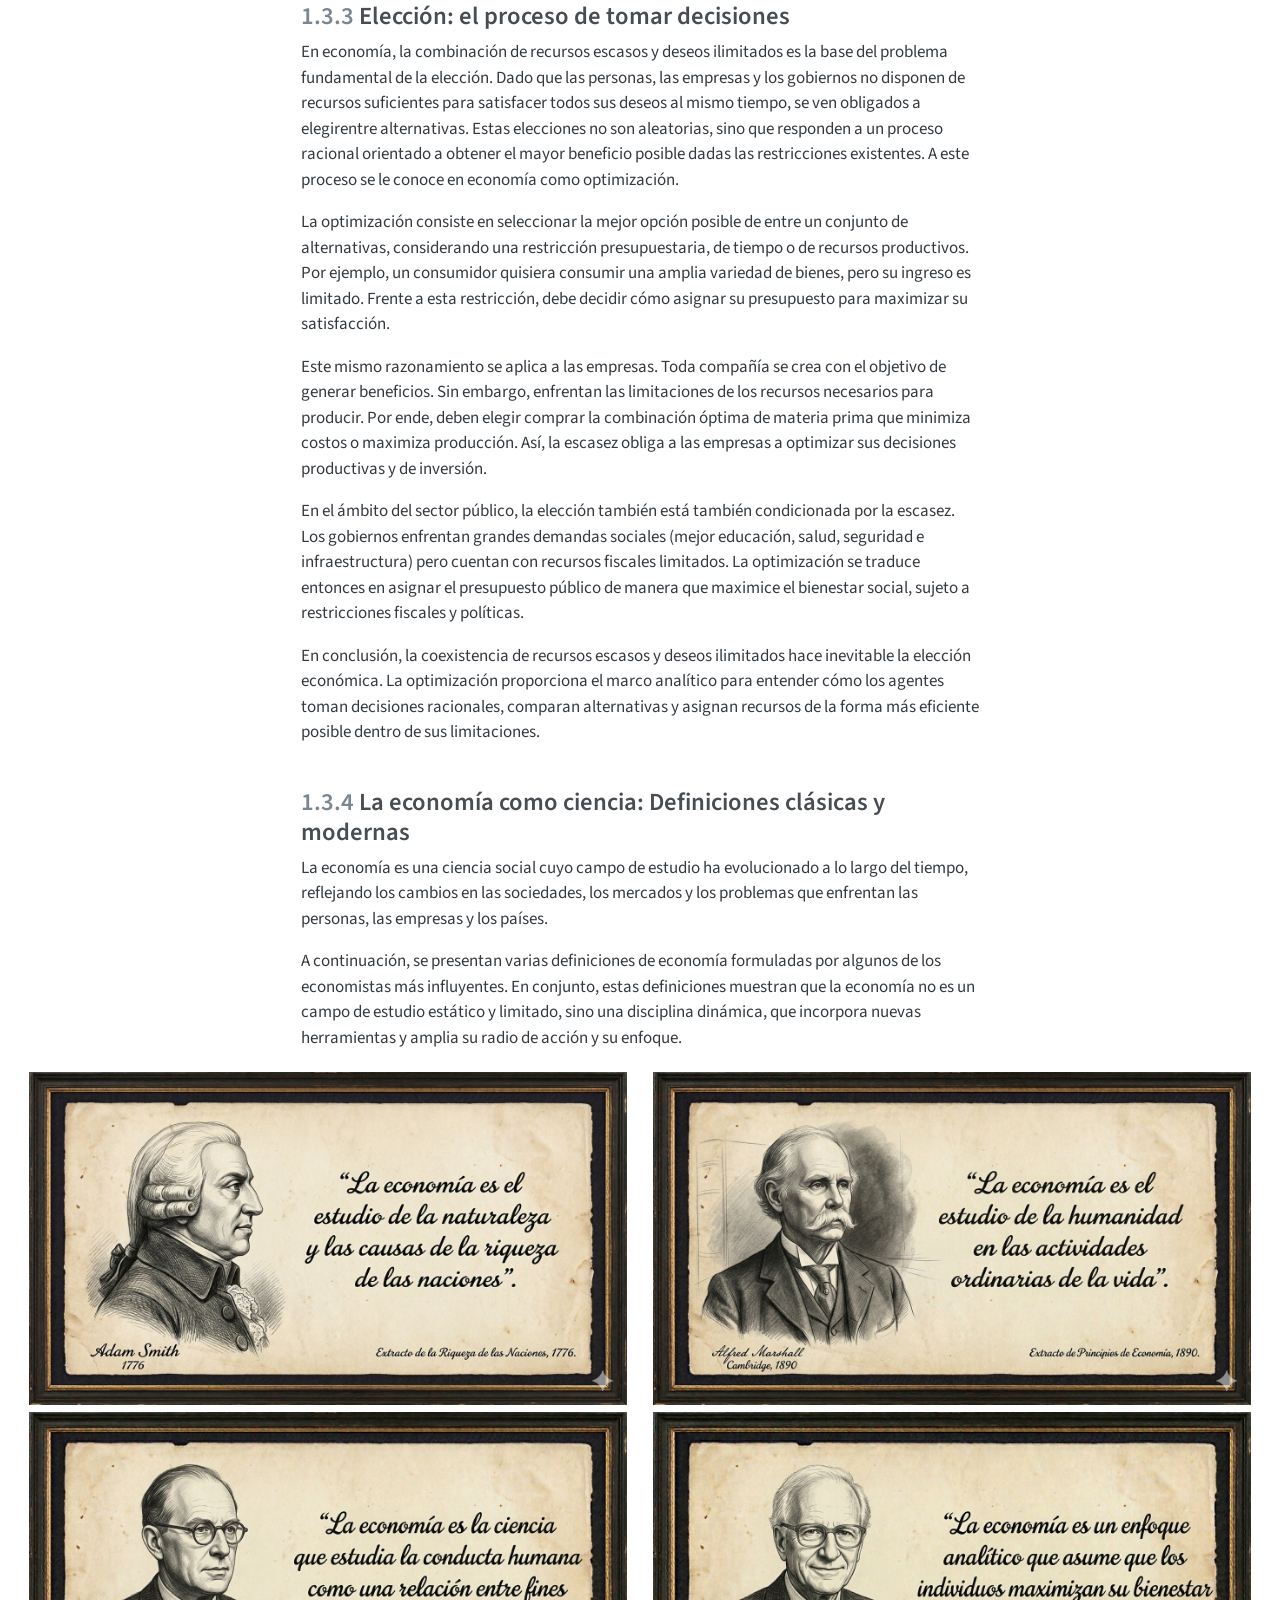
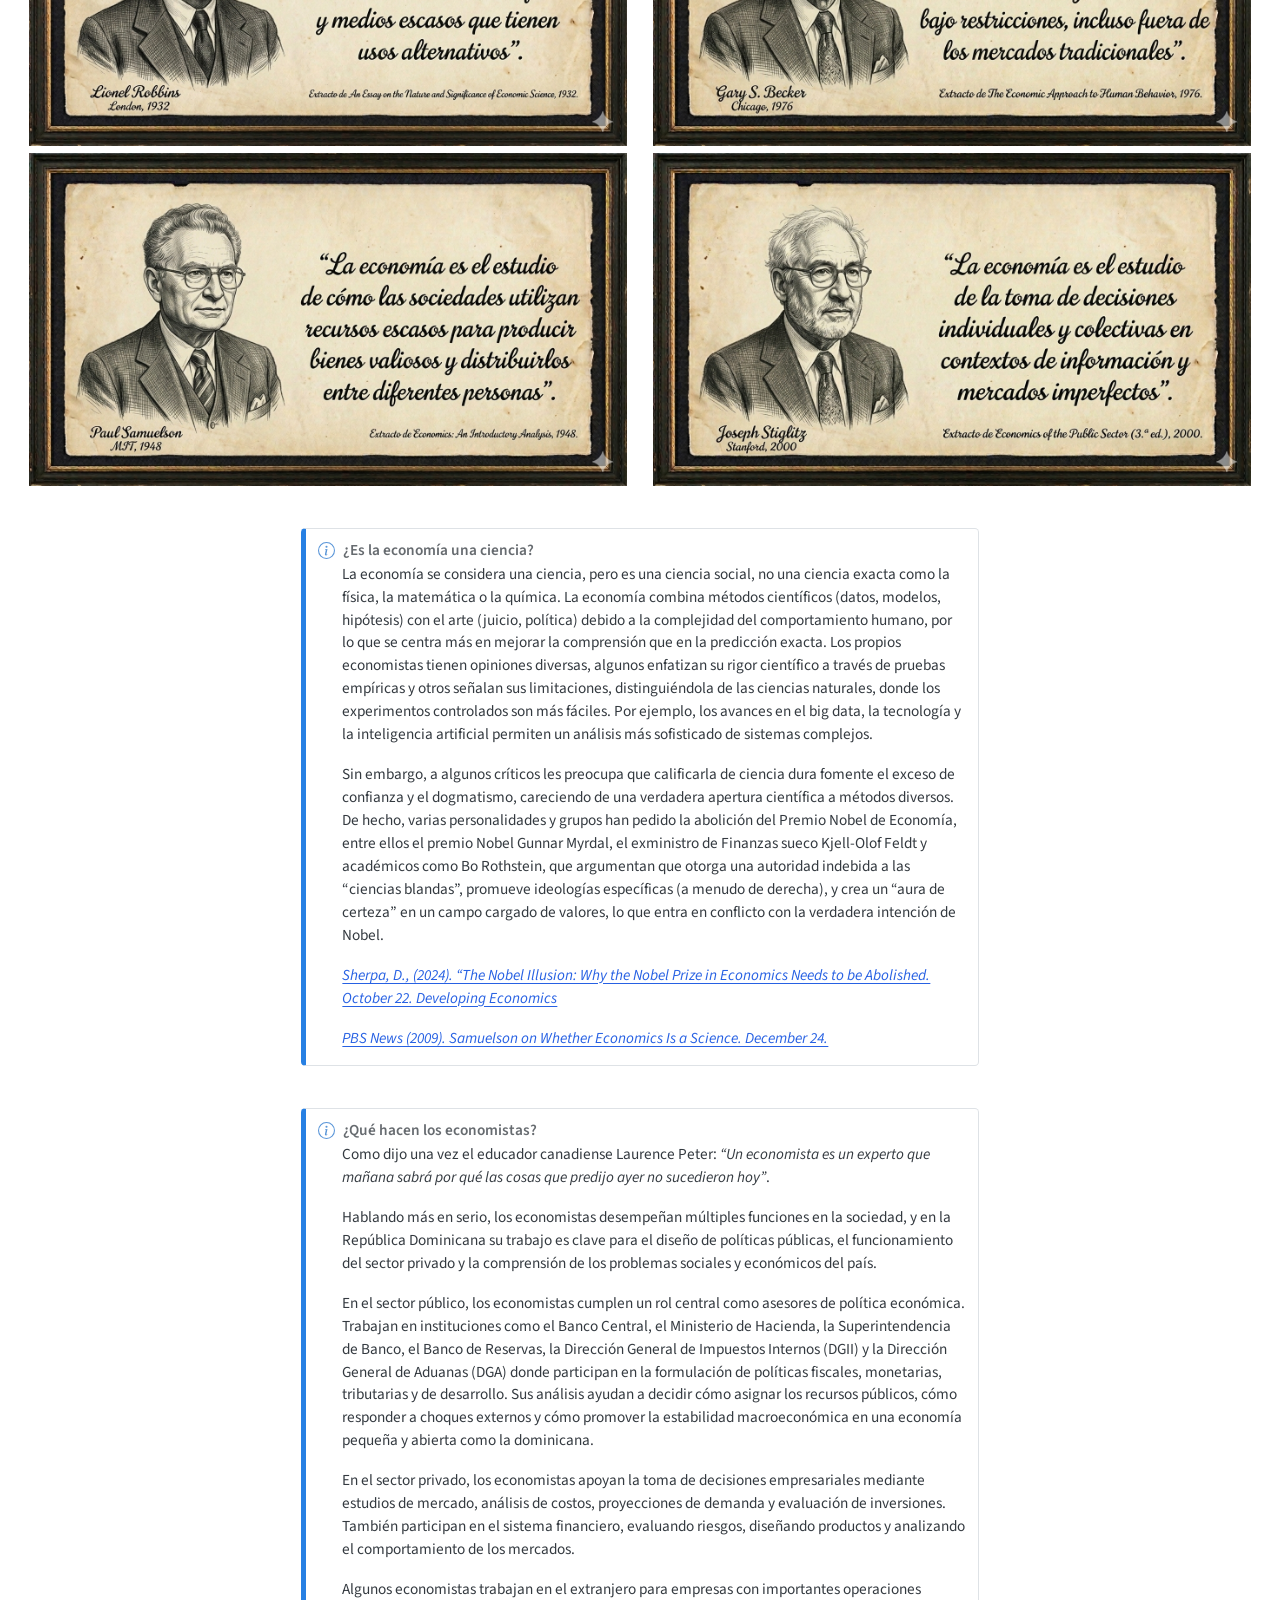
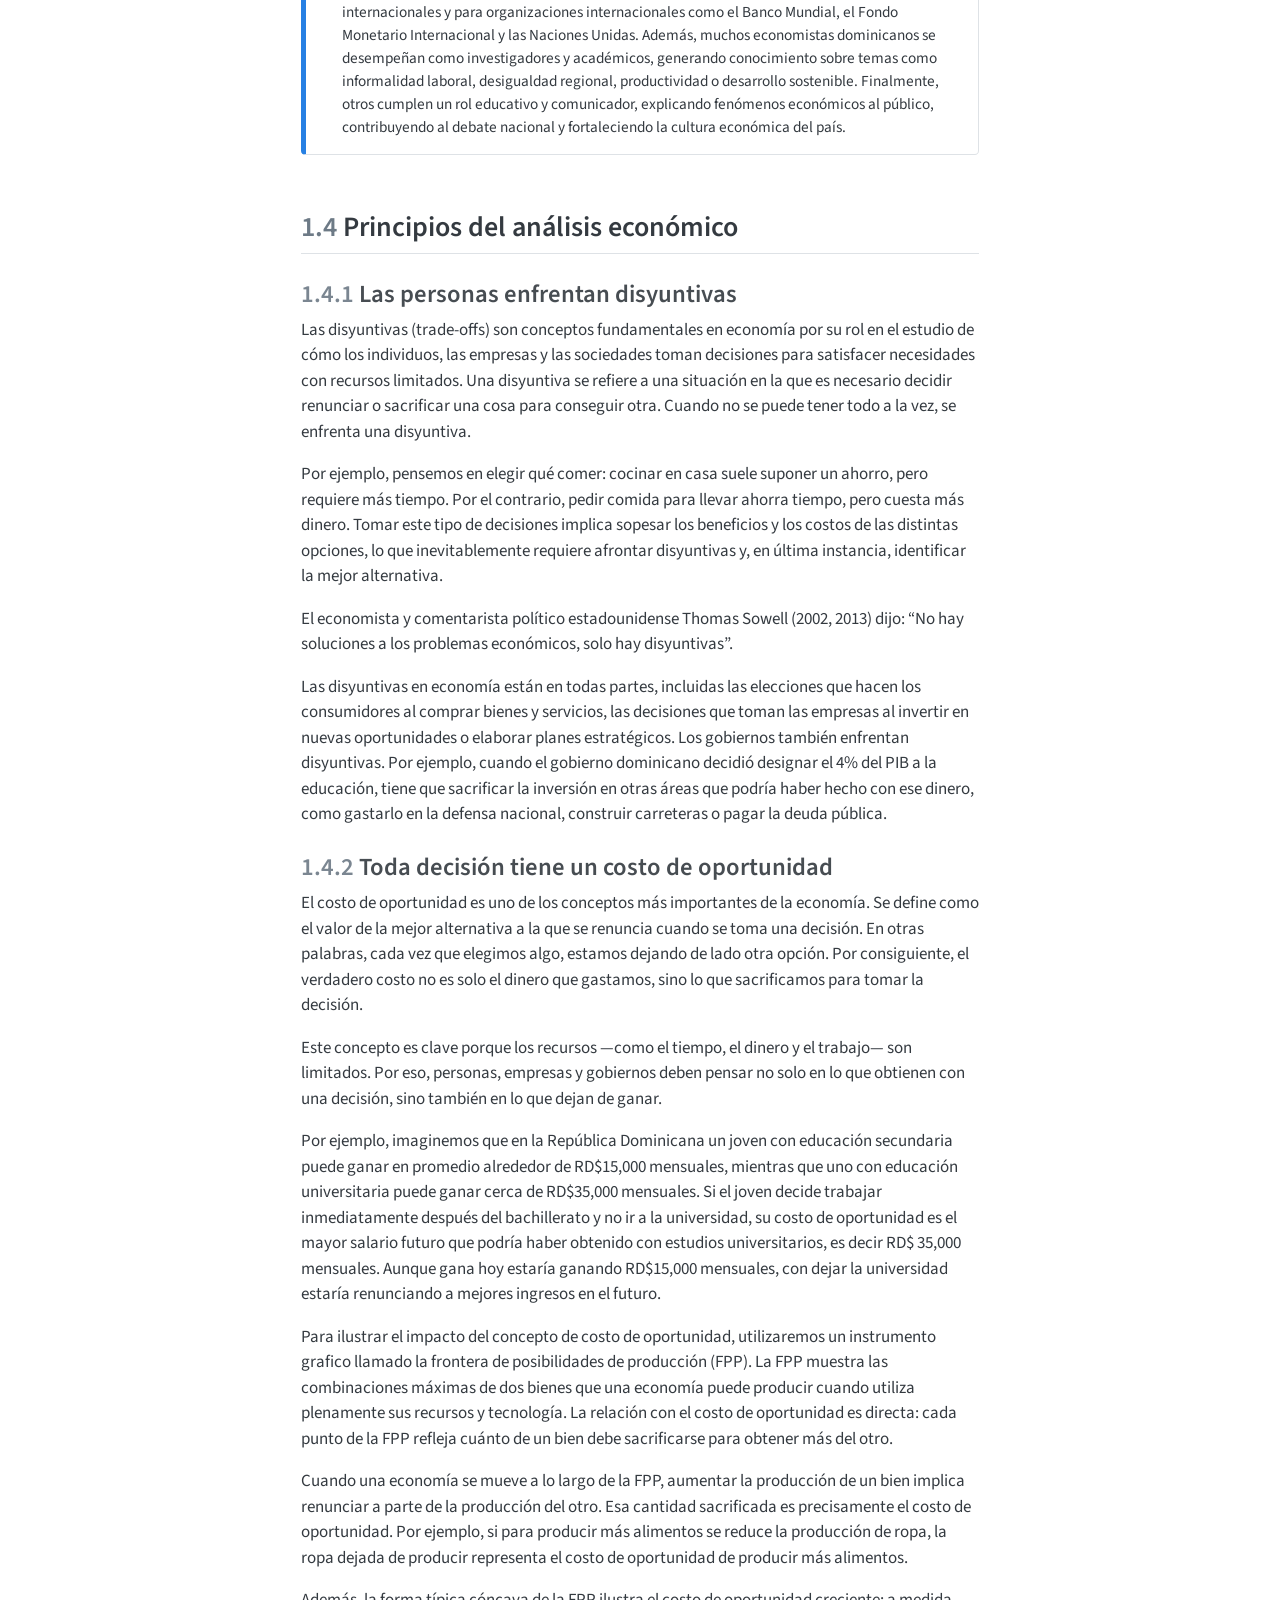
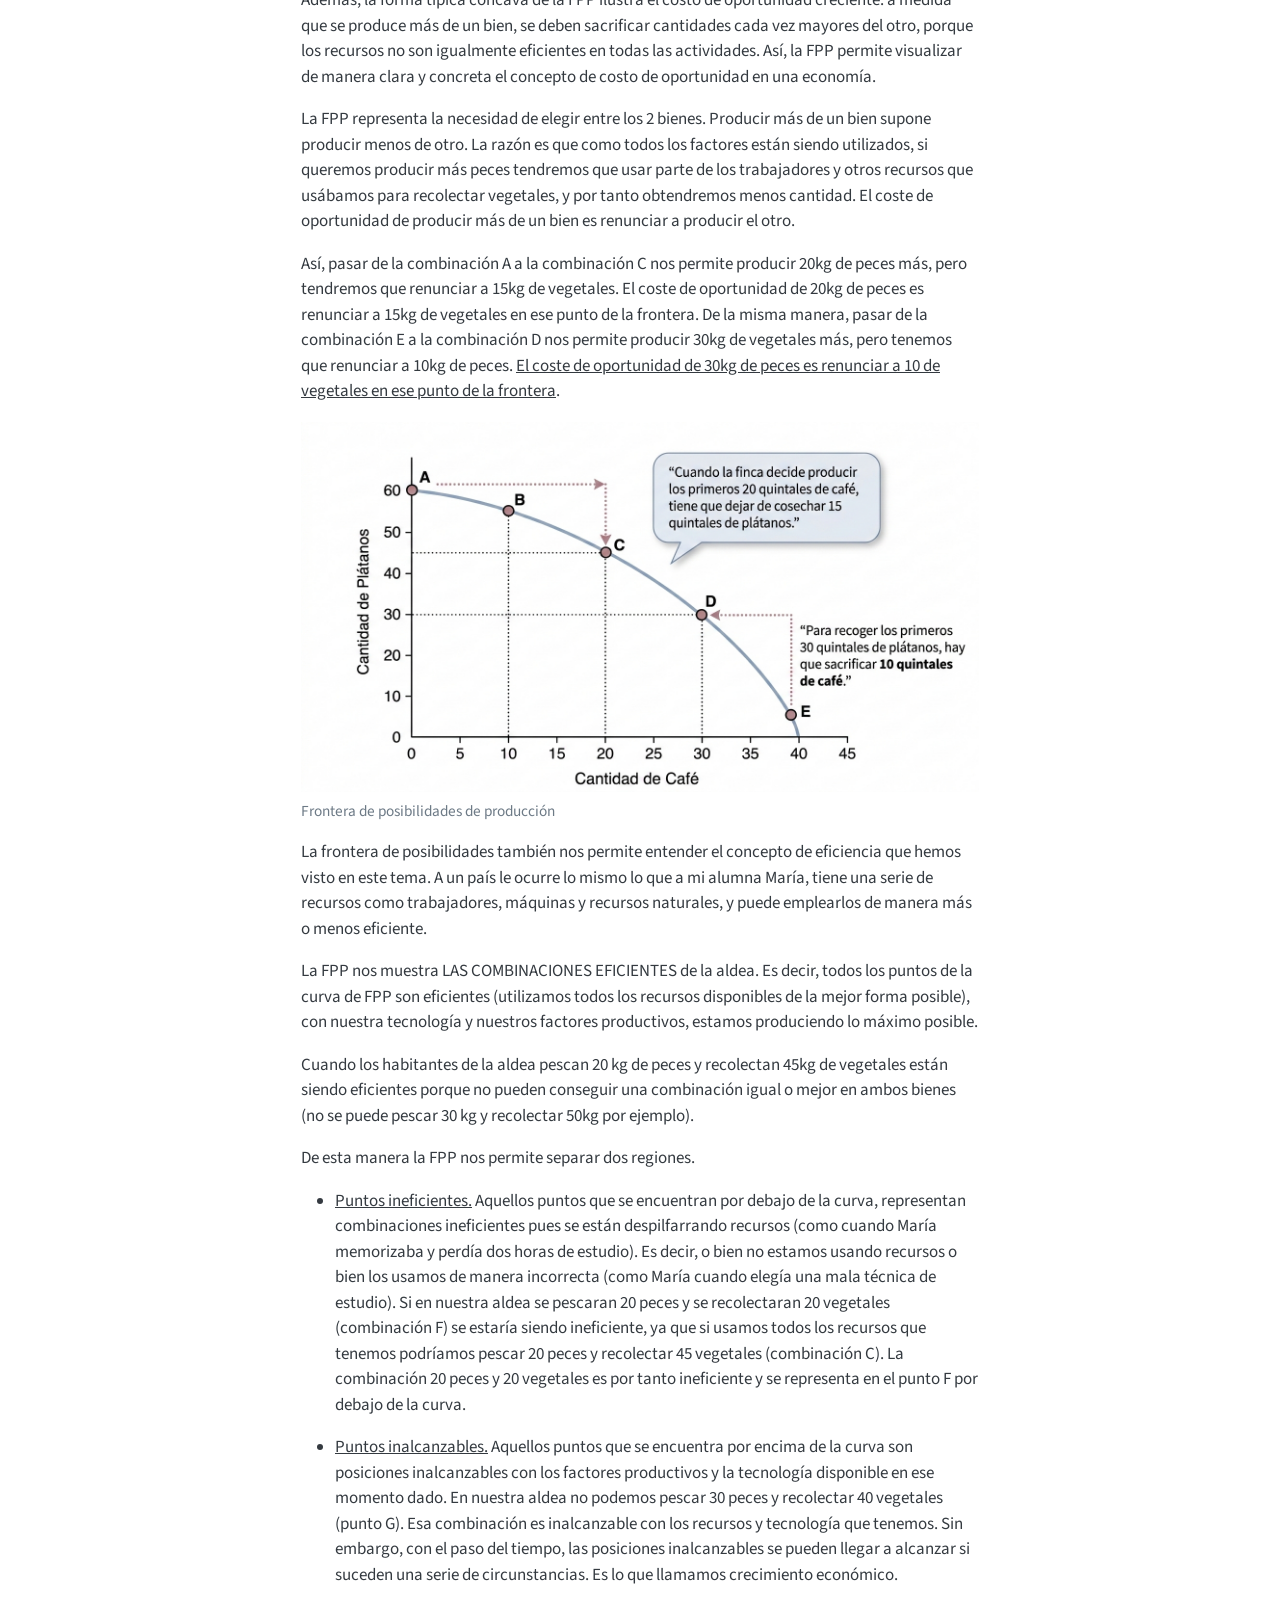
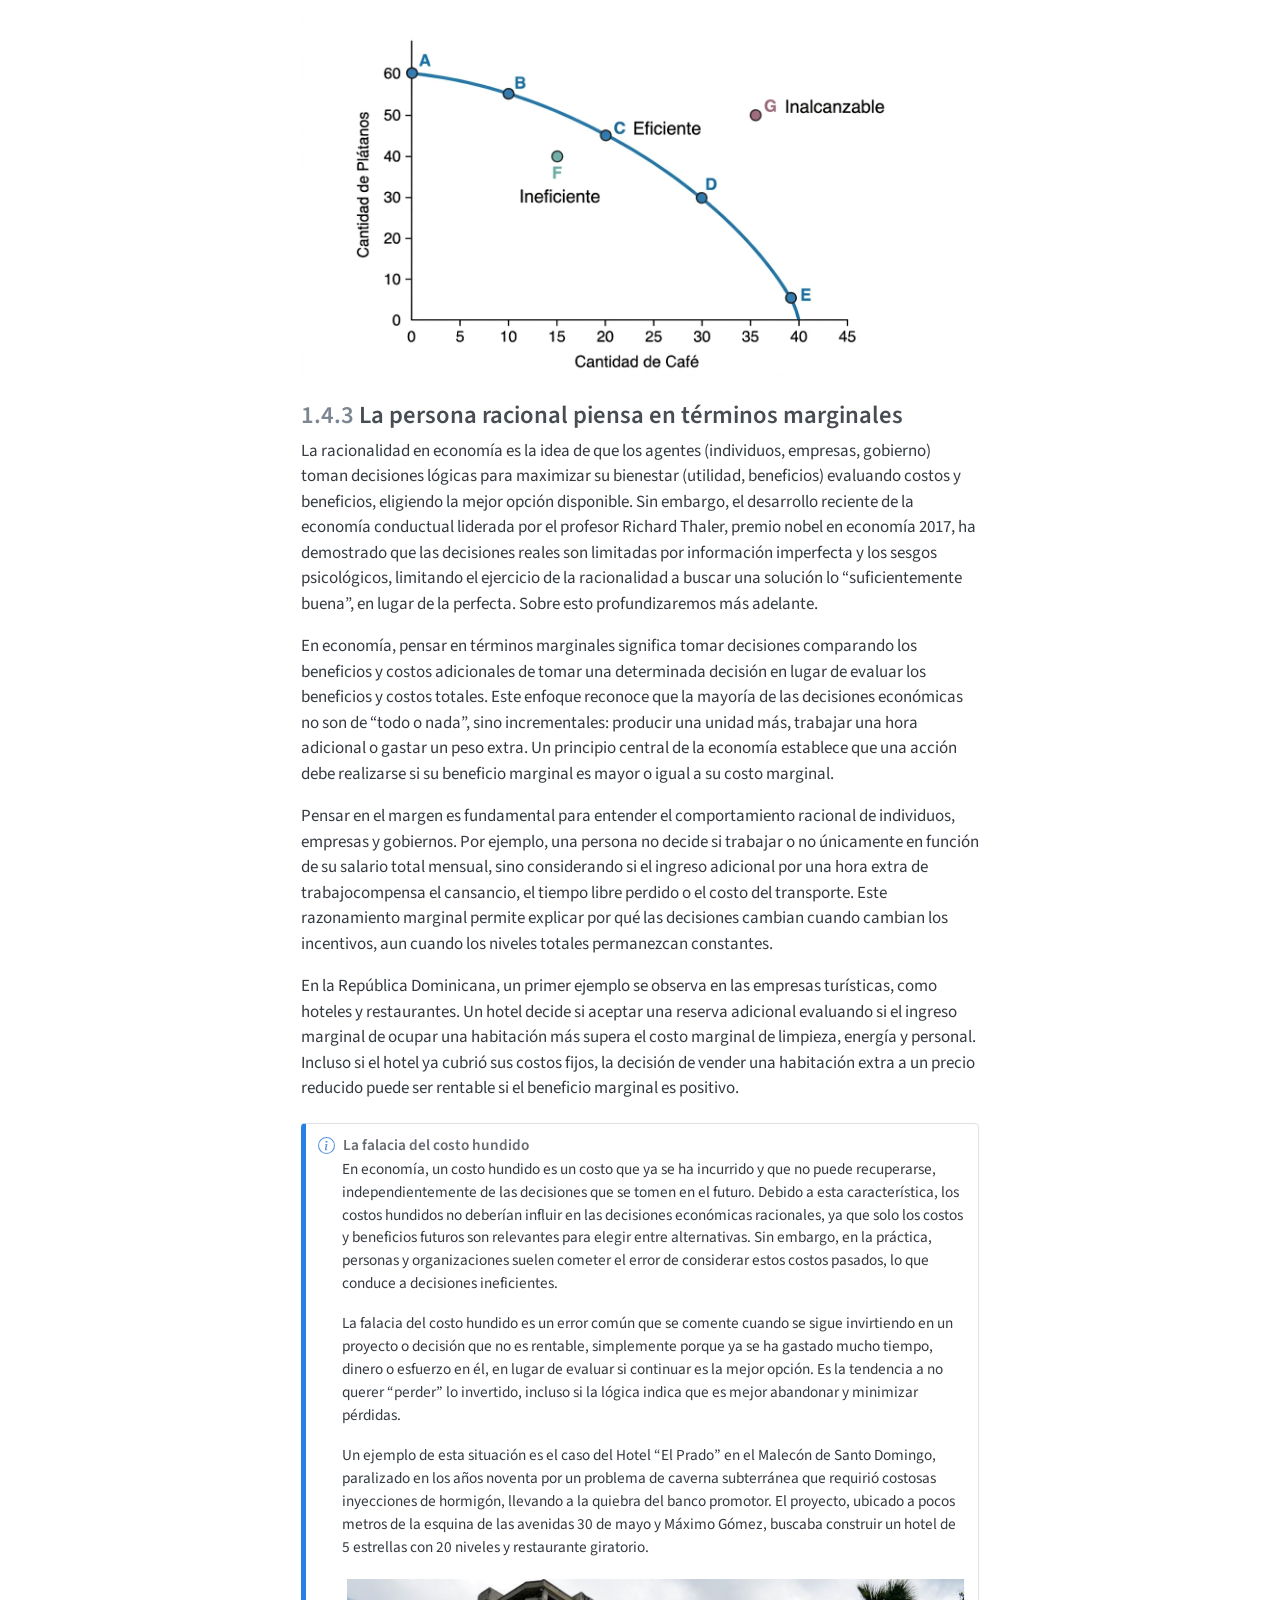
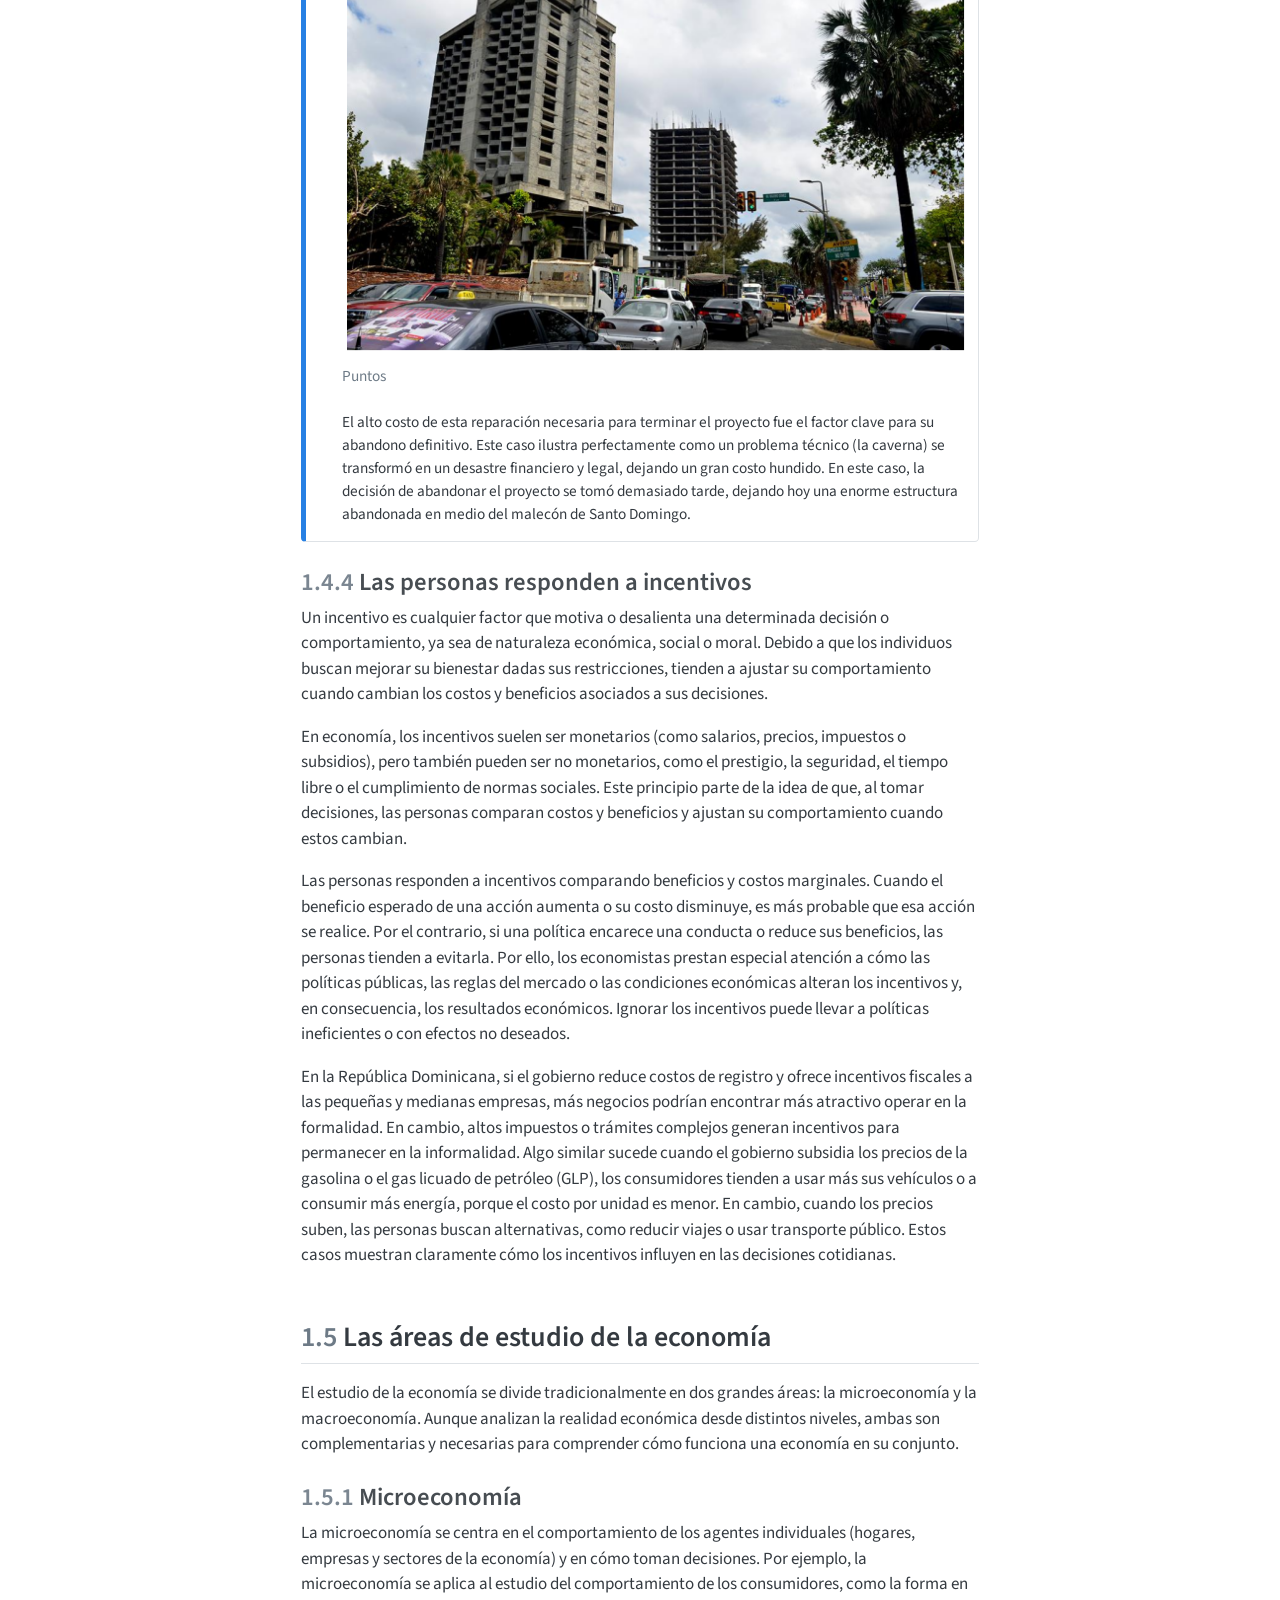
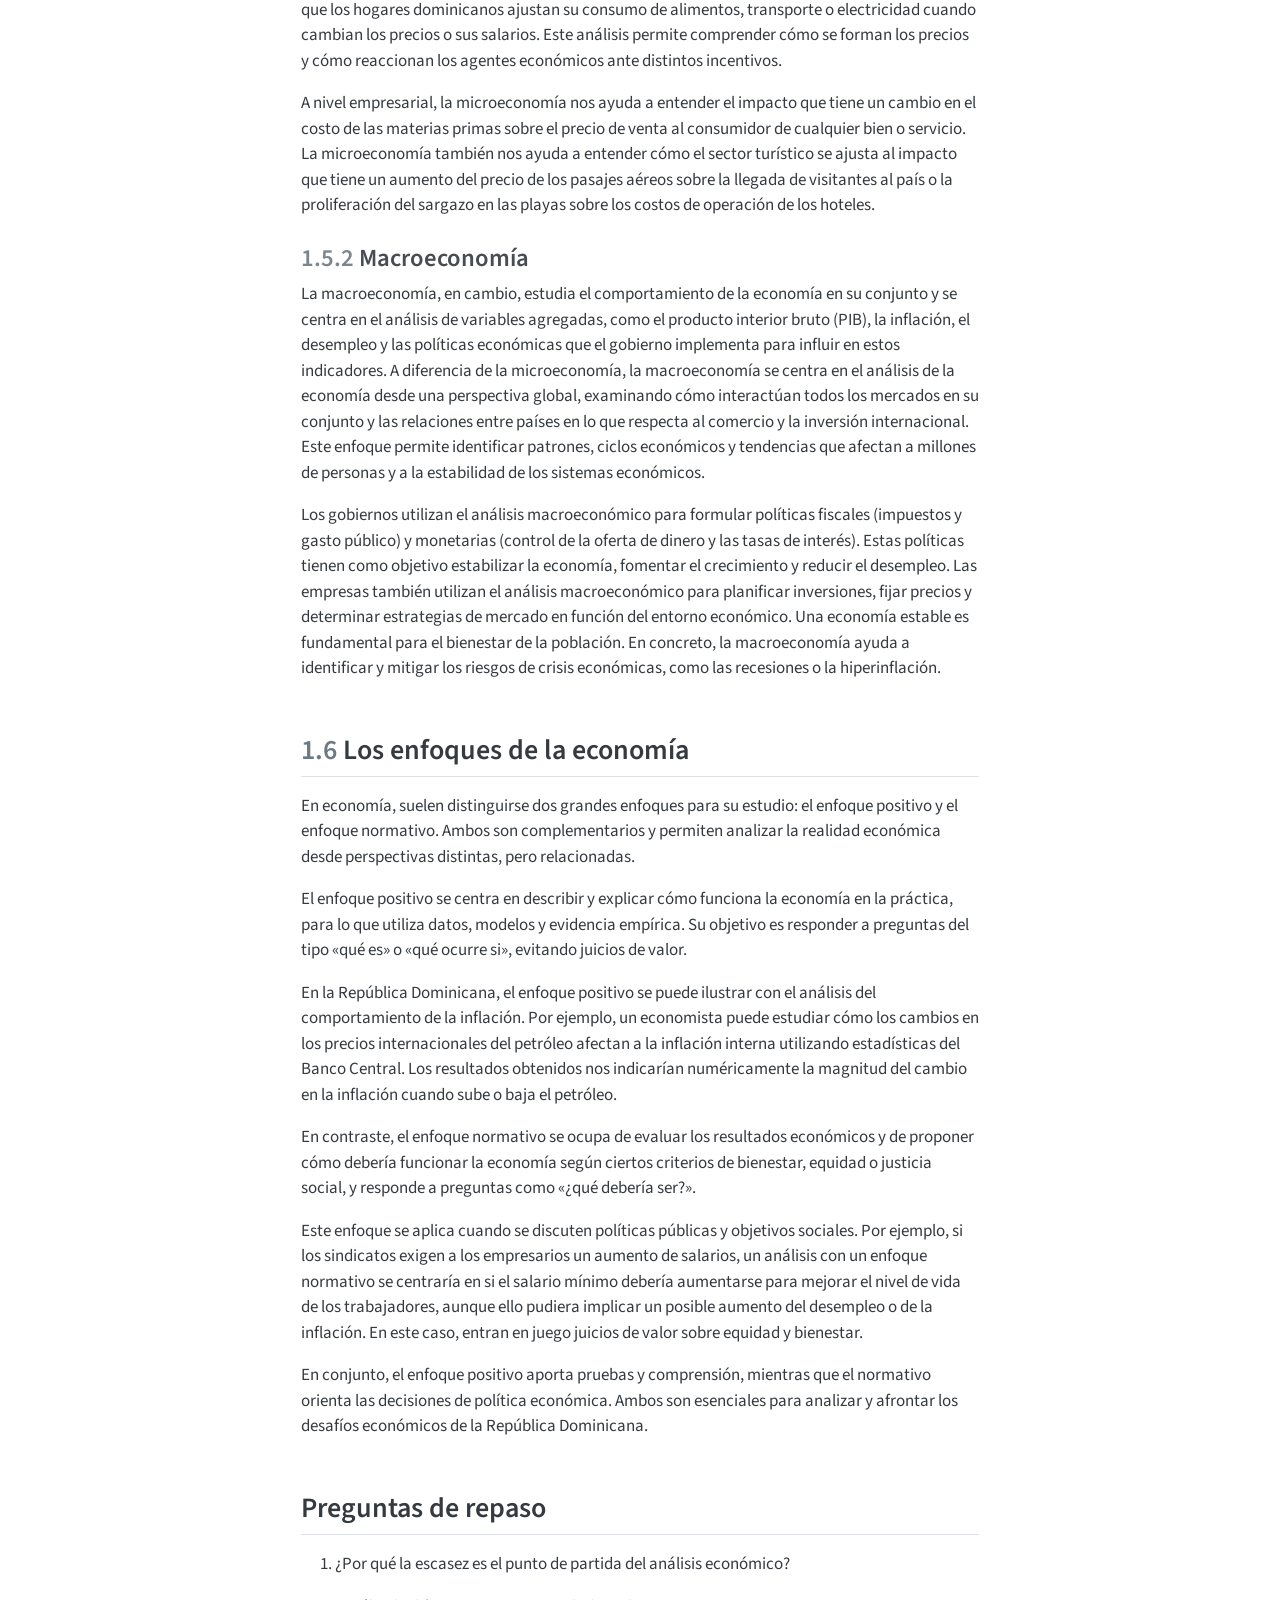
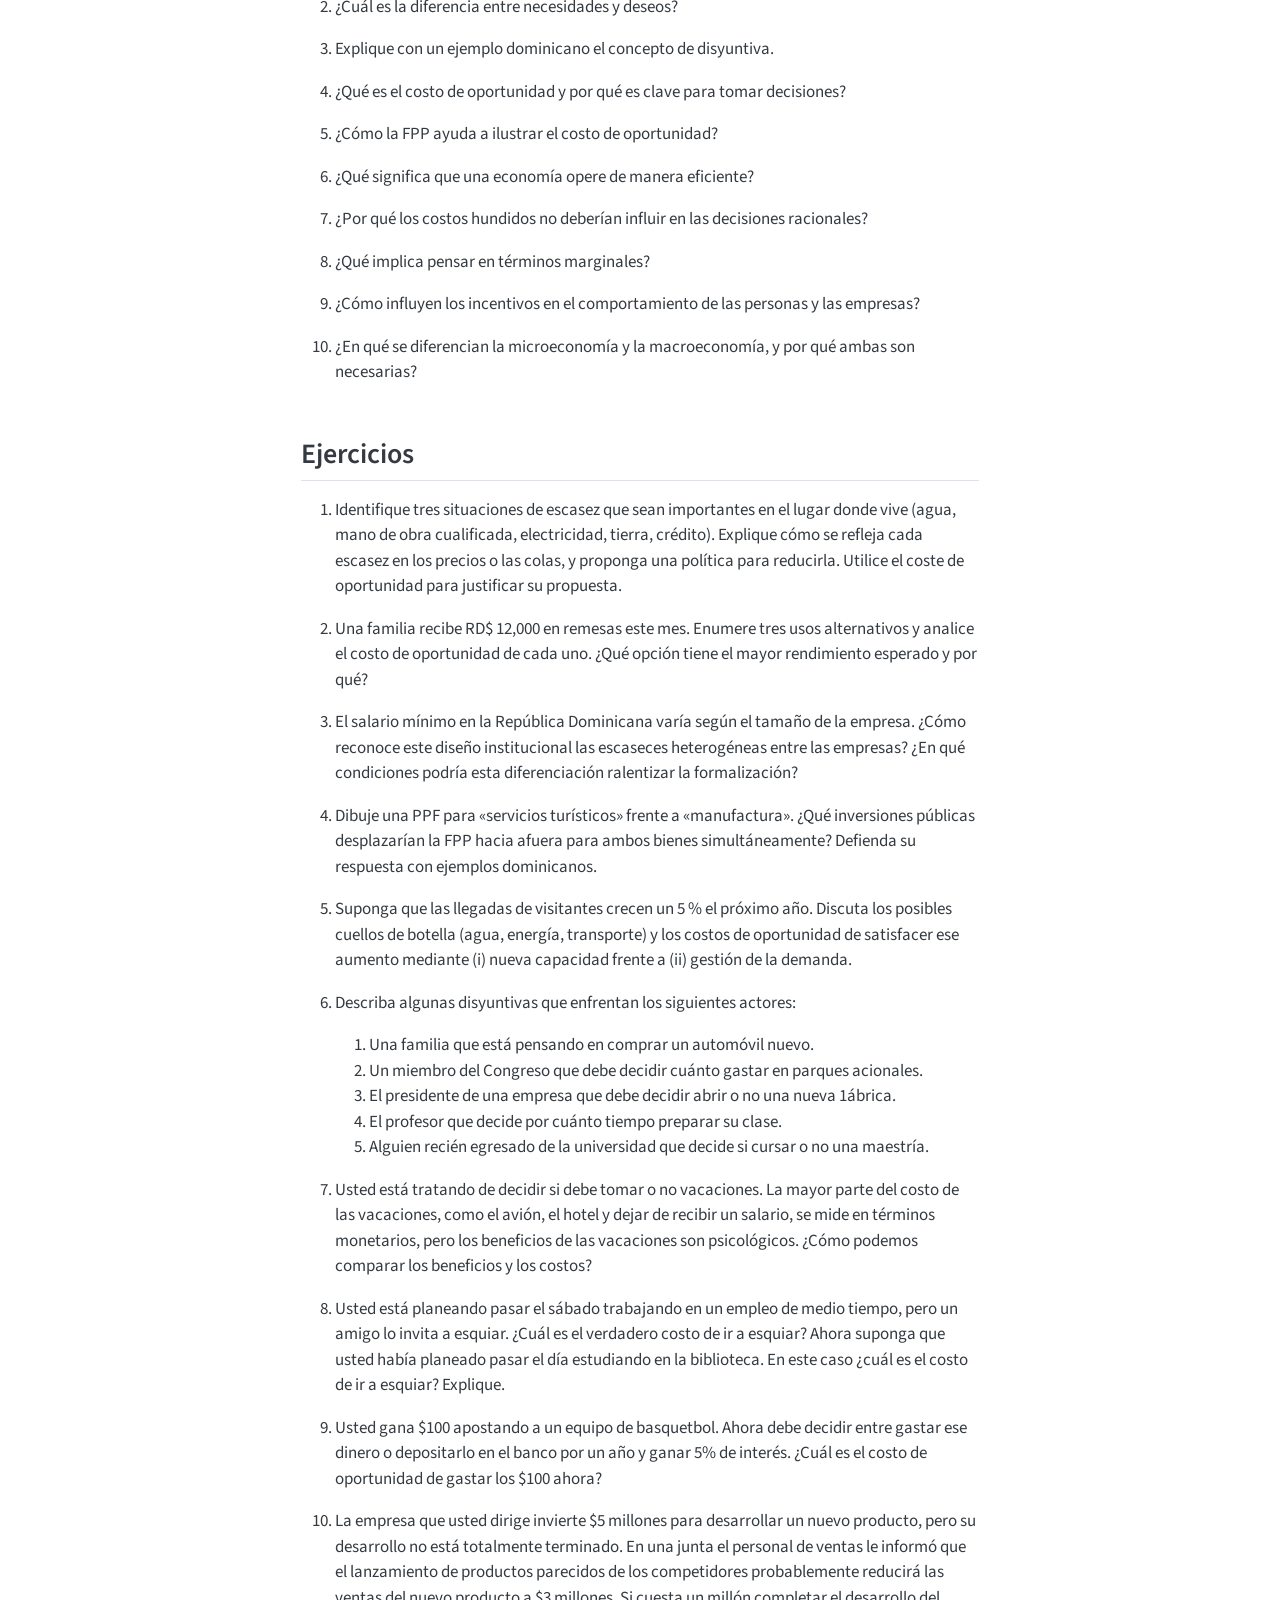
==== commit 15e93273: "Add Empirica Logo and pin navbar" ====
--- a/docs/cap1.html
+++ b/docs/cap1.html
@@ -42,11 +42,11 @@
 <link href="site_libs/bootstrap/bootstrap-icons.css" rel="stylesheet">
 <link href="site_libs/bootstrap/bootstrap-8da5b4427184b79ecddefad3d342027e.min.css" rel="stylesheet" append-hash="true" id="quarto-bootstrap" data-mode="light">
 <script id="quarto-search-options" type="application/json">{
-  "location": "sidebar",
+  "location": "navbar",
   "copy-button": false,
   "collapse-after": 3,
-  "panel-placement": "start",
-  "type": "textbox",
+  "panel-placement": "end",
+  "type": "overlay",
   "limit": 50,
   "keyboard-shortcut": [
     "f",
@@ -70,13 +70,28 @@
 }</script>
 
 
-<link rel="stylesheet" href="style.css">
+<link rel="stylesheet" href="styles.css">
 </head>
 
-<body class="nav-sidebar floating">
+<body class="nav-sidebar floating nav-fixed">
 
 <div id="quarto-search-results"></div>
   <header id="quarto-header" class="headroom fixed-top">
+    <nav class="navbar navbar-expand-lg " data-bs-theme="dark">
+      <div class="navbar-container container-fluid">
+      <div class="navbar-brand-container mx-auto">
+    <a href="./index.html" class="navbar-brand navbar-brand-logo">
+    <img src="https://empirica.do/wp-content/media/2017/03/logo.png" alt="" class="navbar-logo">
+    </a>
+    <a class="navbar-brand" href="./index.html">
+    <span class="navbar-title">Introducción a la Economía</span>
+    </a>
+  </div>
+        <div class="quarto-navbar-tools tools-end">
+</div>
+          <div id="quarto-search" class="" title="Buscar"></div>
+      </div> <!-- /container-fluid -->
+    </nav>
   <nav class="quarto-secondary-nav">
     <div class="container-fluid d-flex">
       <button type="button" class="quarto-btn-toggle btn" data-bs-toggle="collapse" role="button" data-bs-target=".quarto-sidebar-collapse-item" aria-controls="quarto-sidebar" aria-expanded="false" aria-label="Alternar barra lateral" onclick="if (window.quartoToggleHeadroom) { window.quartoToggleHeadroom(); }">
@@ -85,26 +100,13 @@
         <nav class="quarto-page-breadcrumbs" aria-label="breadcrumb"><ol class="breadcrumb"><li class="breadcrumb-item"><a href="./cap1.html">Fundamentos</a></li><li class="breadcrumb-item"><a href="./cap1.html"><span class="chapter-number">1</span>&nbsp; <span class="chapter-title">Qué es la economía</span></a></li></ol></nav>
         <a class="flex-grow-1" role="navigation" data-bs-toggle="collapse" data-bs-target=".quarto-sidebar-collapse-item" aria-controls="quarto-sidebar" aria-expanded="false" aria-label="Alternar barra lateral" onclick="if (window.quartoToggleHeadroom) { window.quartoToggleHeadroom(); }">      
         </a>
-      <button type="button" class="btn quarto-search-button" aria-label="Buscar" onclick="window.quartoOpenSearch();">
-        <i class="bi bi-search"></i>
-      </button>
     </div>
   </nav>
 </header>
 <!-- content -->
-<div id="quarto-content" class="quarto-container page-columns page-rows-contents page-layout-article">
+<div id="quarto-content" class="quarto-container page-columns page-rows-contents page-layout-article page-navbar">
 <!-- sidebar -->
   <nav id="quarto-sidebar" class="sidebar collapse collapse-horizontal quarto-sidebar-collapse-item sidebar-navigation floating overflow-auto">
-    <div class="pt-lg-2 mt-2 text-left sidebar-header">
-    <div class="sidebar-title mb-0 py-0">
-      <a href="./">Introducción a la Economía</a> 
-    </div>
-      </div>
-        <div class="mt-2 flex-shrink-0 align-items-center">
-        <div class="sidebar-search">
-        <div id="quarto-search" class="" title="Buscar"></div>
-        </div>
-        </div>
     <div class="sidebar-menu-container"> 
     <ul class="list-unstyled mt-1">
         <li class="sidebar-item">
--- a/docs/styles.css
+++ b/docs/styles.css
@@ -0,0 +1,25 @@
+/* Disable Headroom hide/show behavior */
+.headroom {
+  transform: translateY(0%) !important;
+}
+
+/* Optional: ignore pinned/unpinned states entirely */
+.headroom--pinned,
+.headroom--unpinned {
+  transform: translateY(0%) !important;
+}
+
+/* Prevent content from hiding behind navbar */
+body {
+  padding-top: 70px;
+}
+
+img.navbar-logo {
+    max-height: 50px !important;
+}
+
+
+#quarto-sidebar,
+#quarto-margin-sidebar {
+  top: 78px !important;
+}
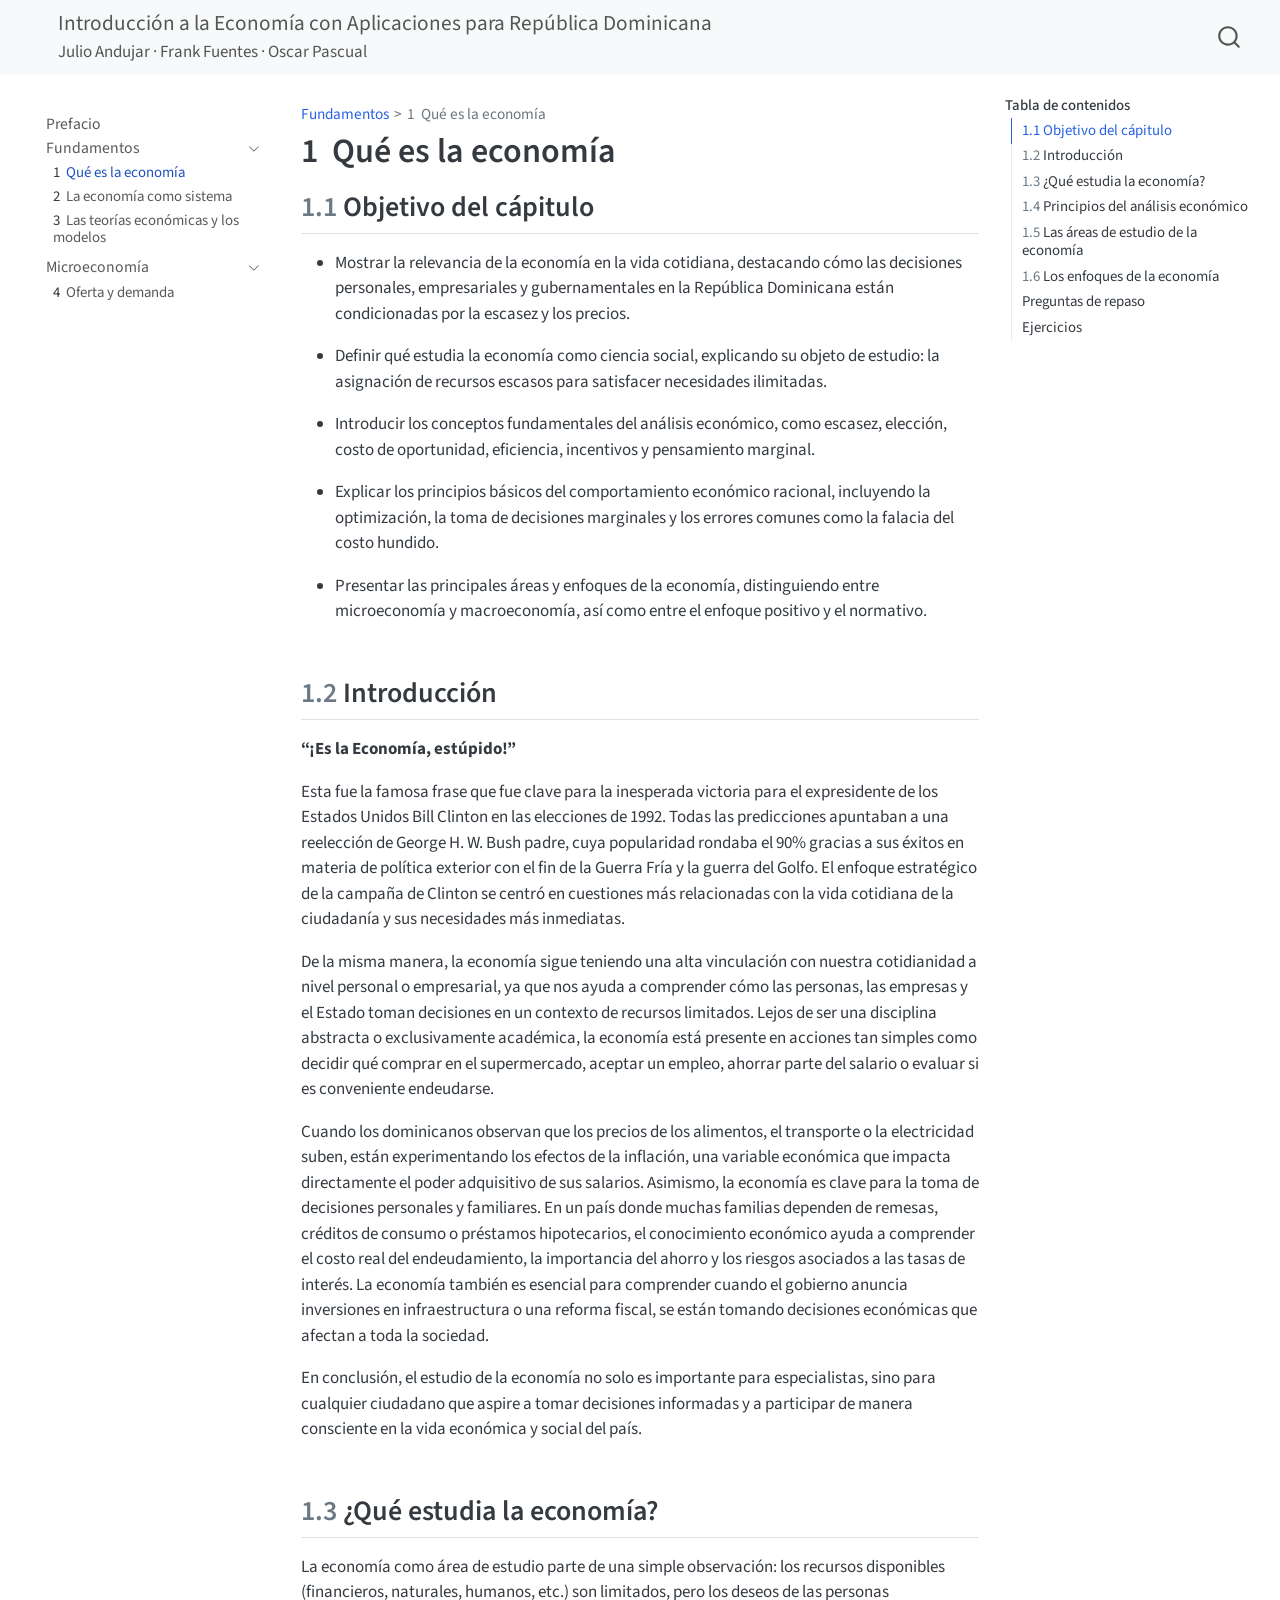
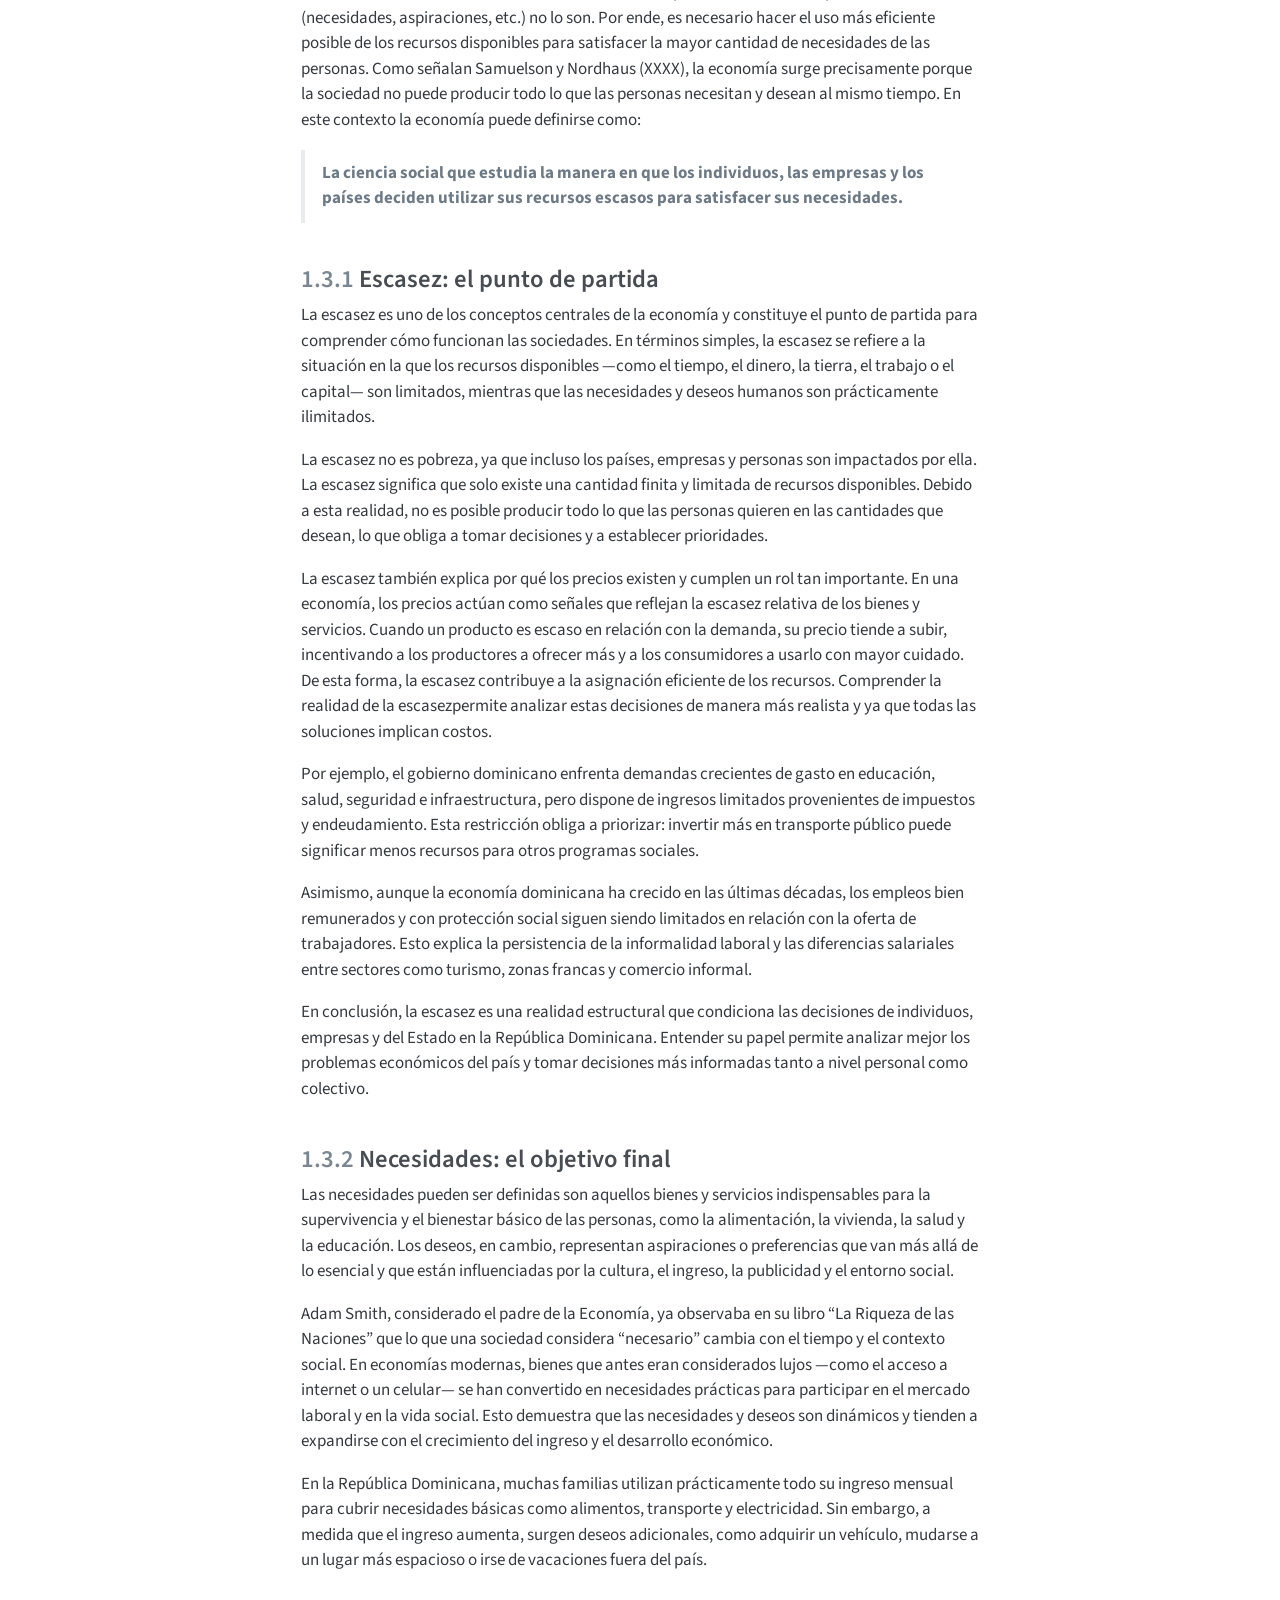
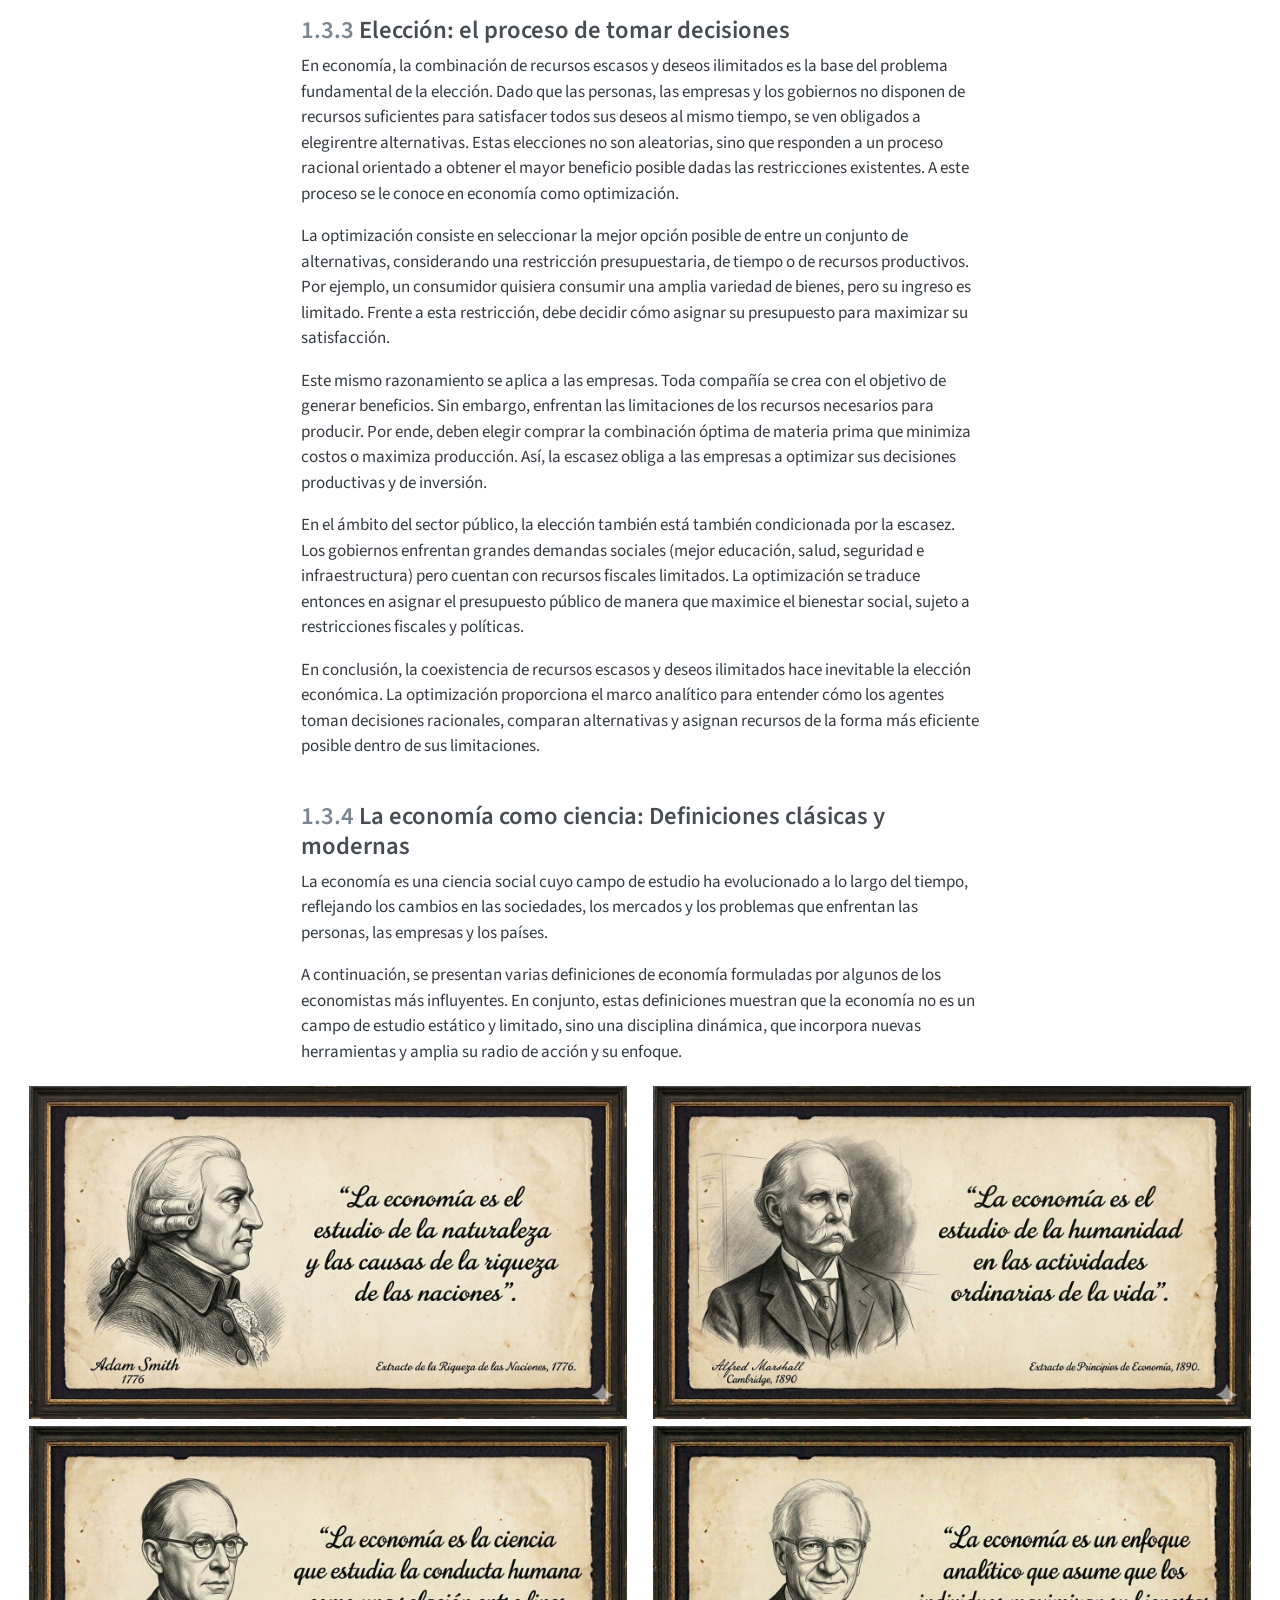
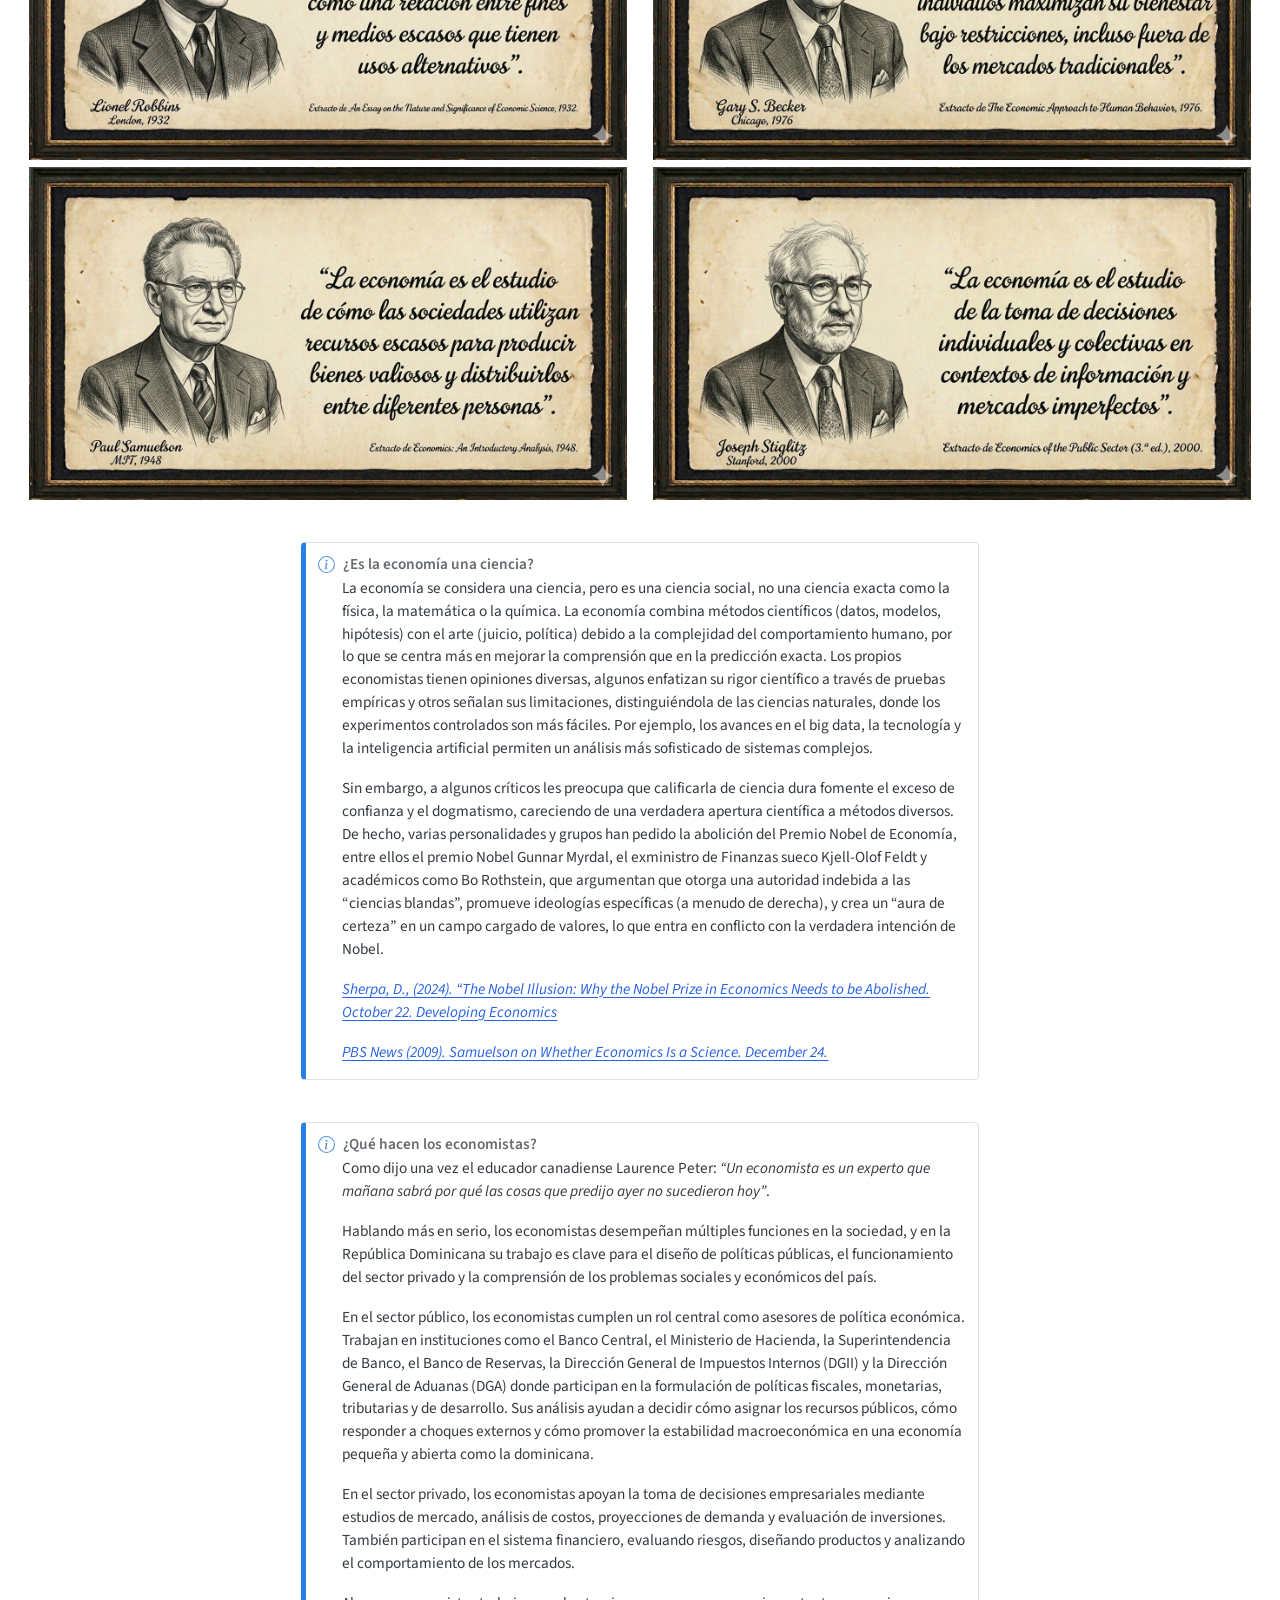
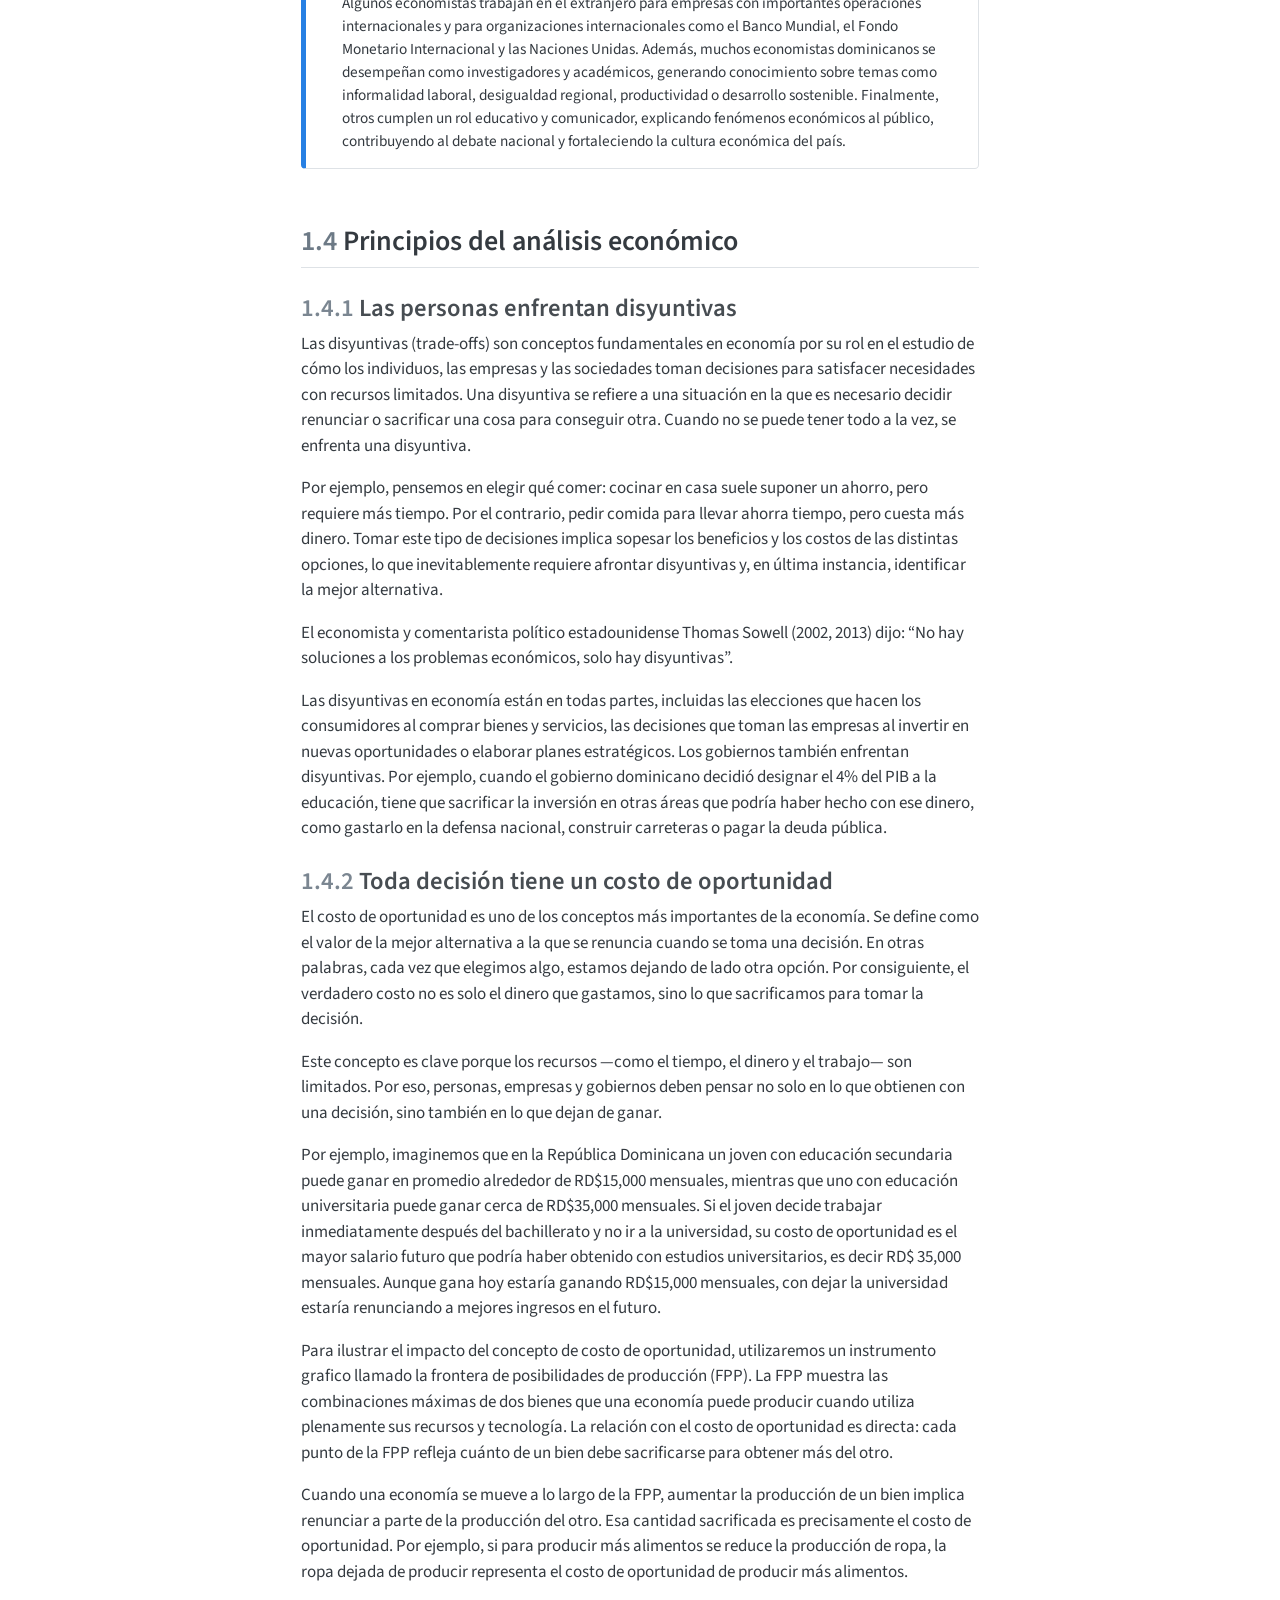
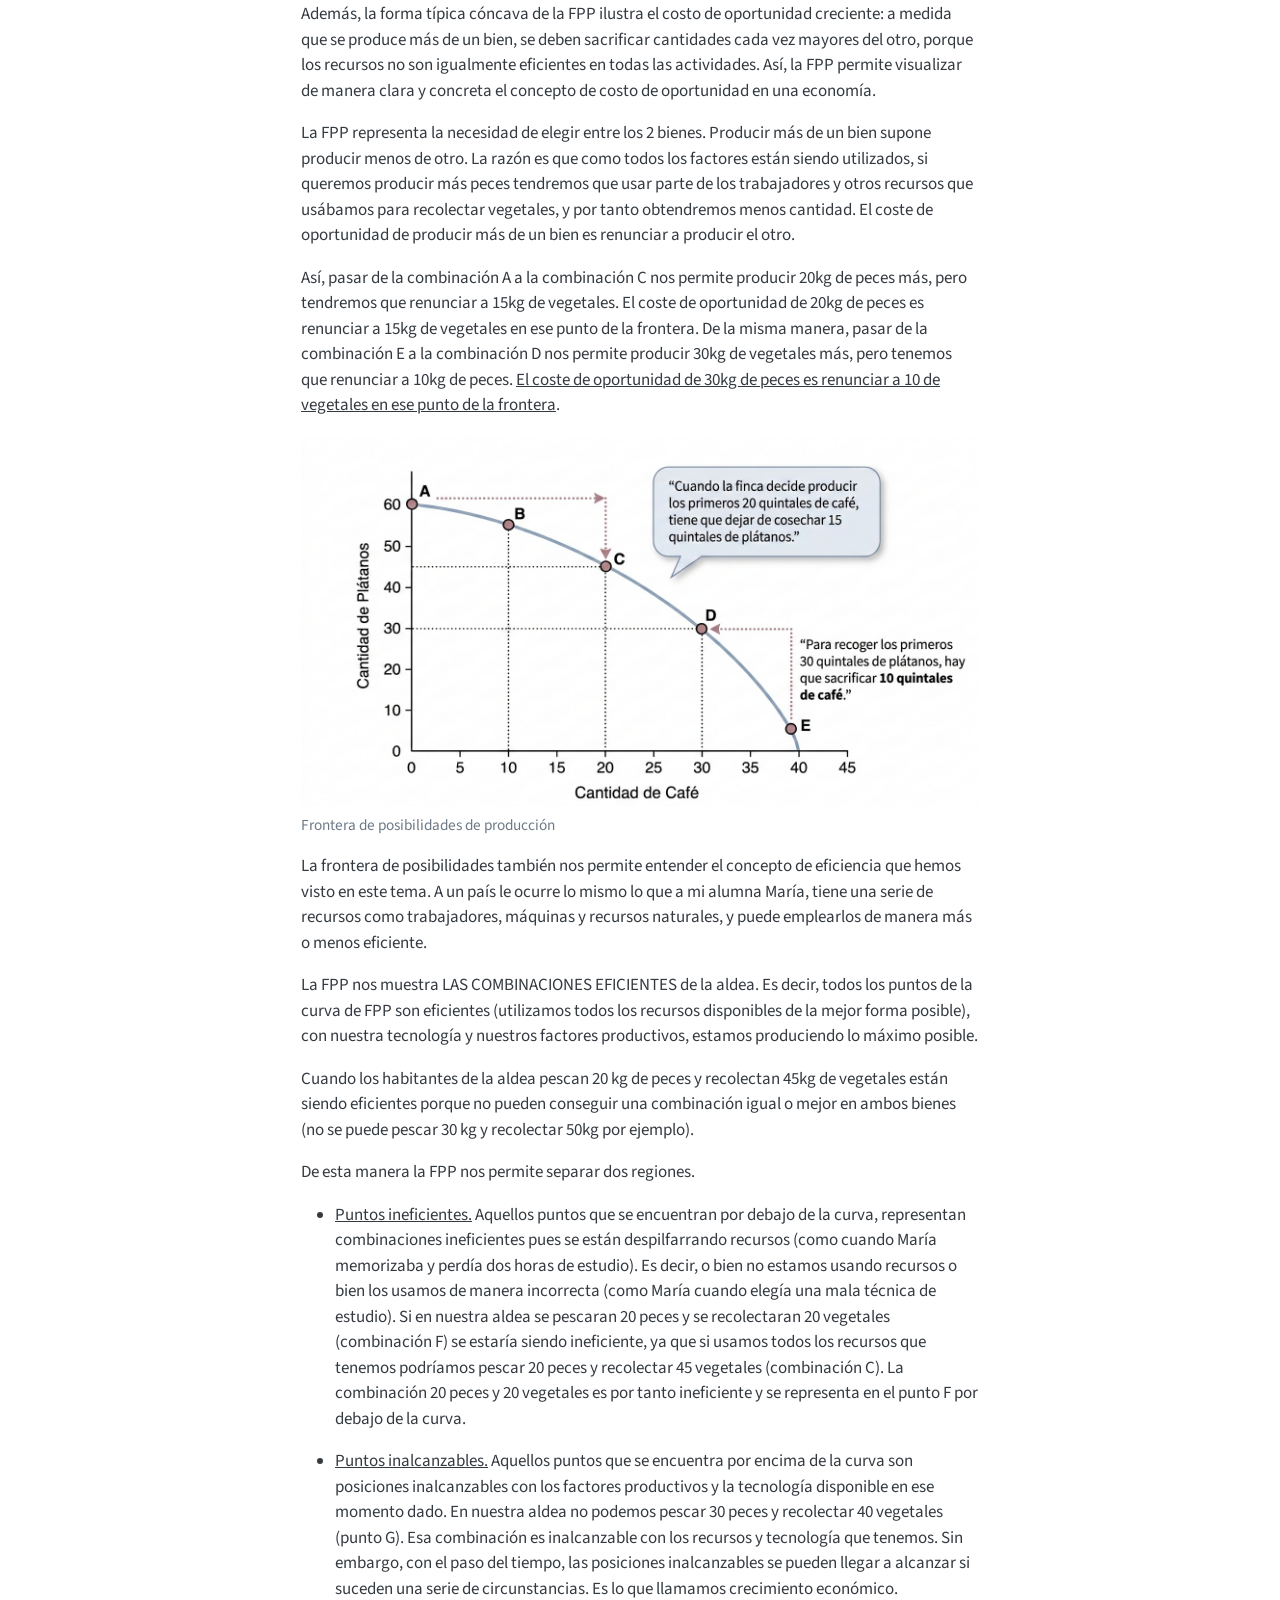
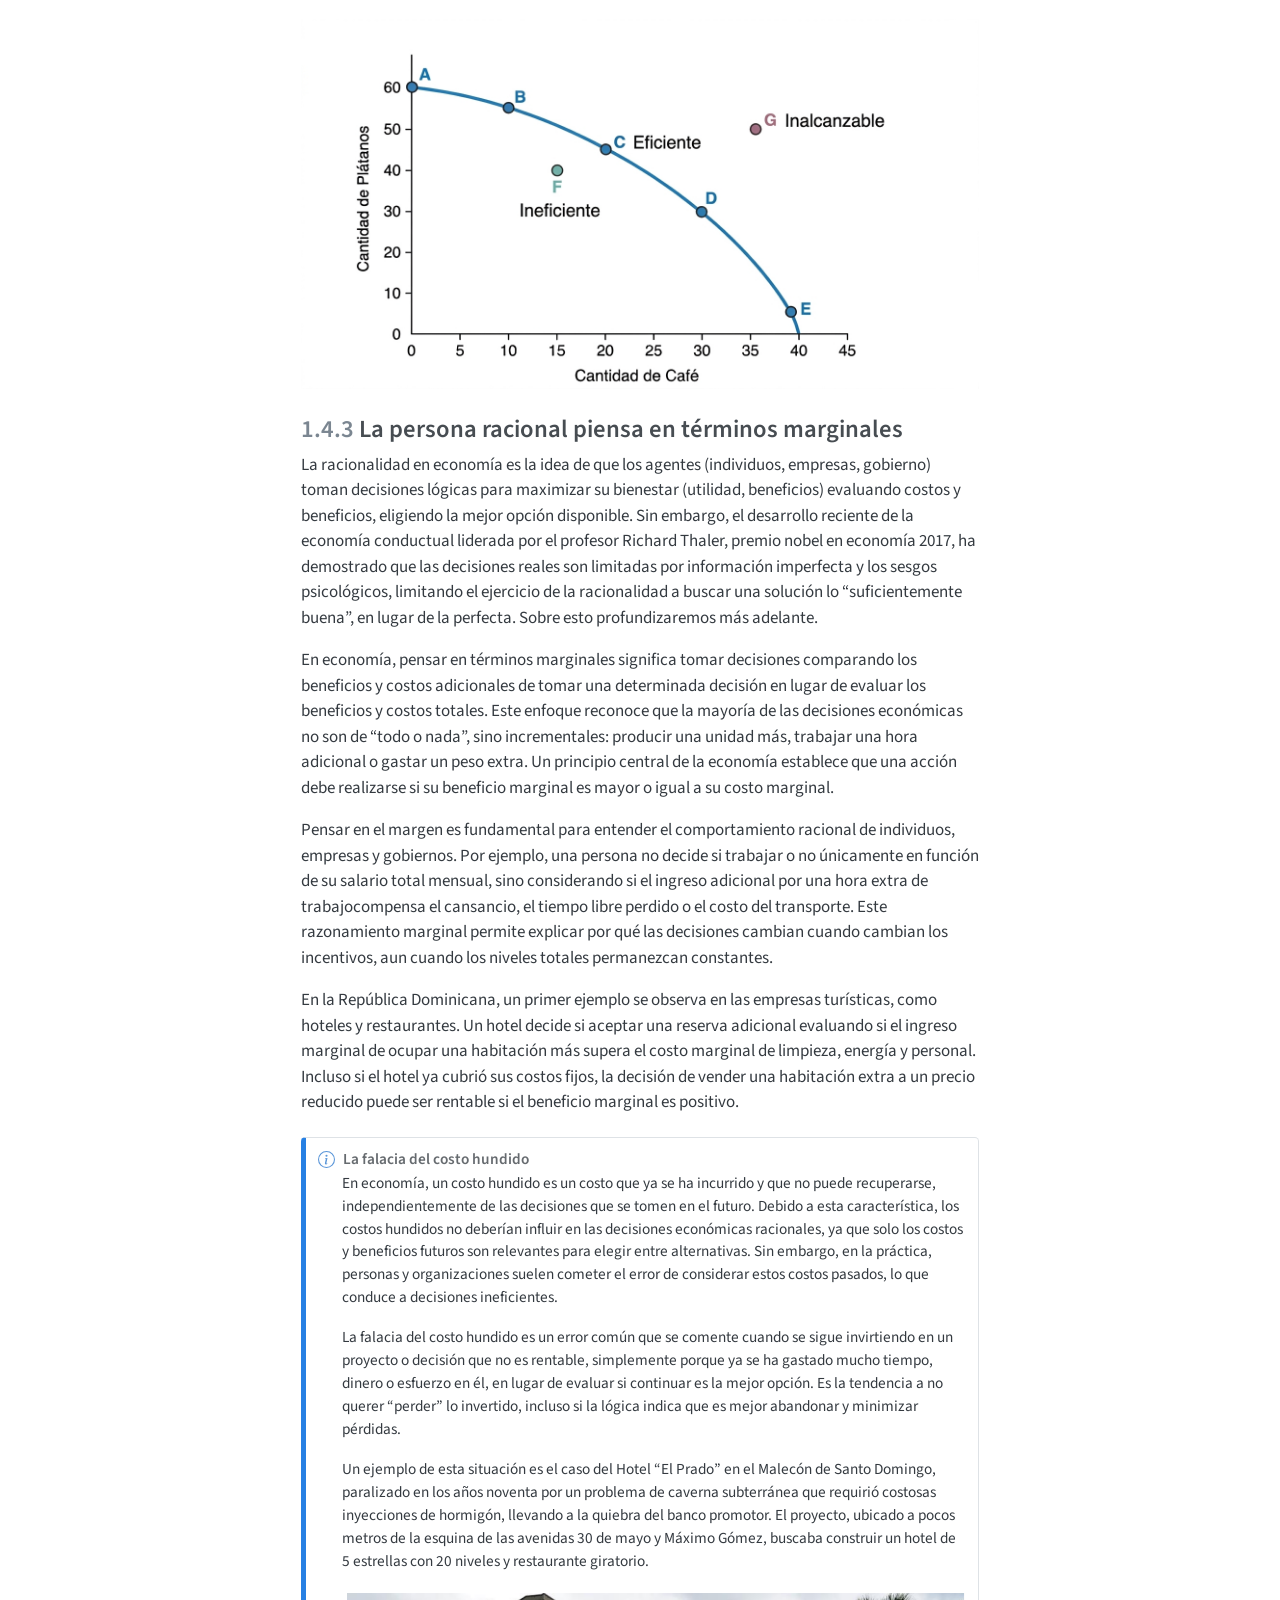
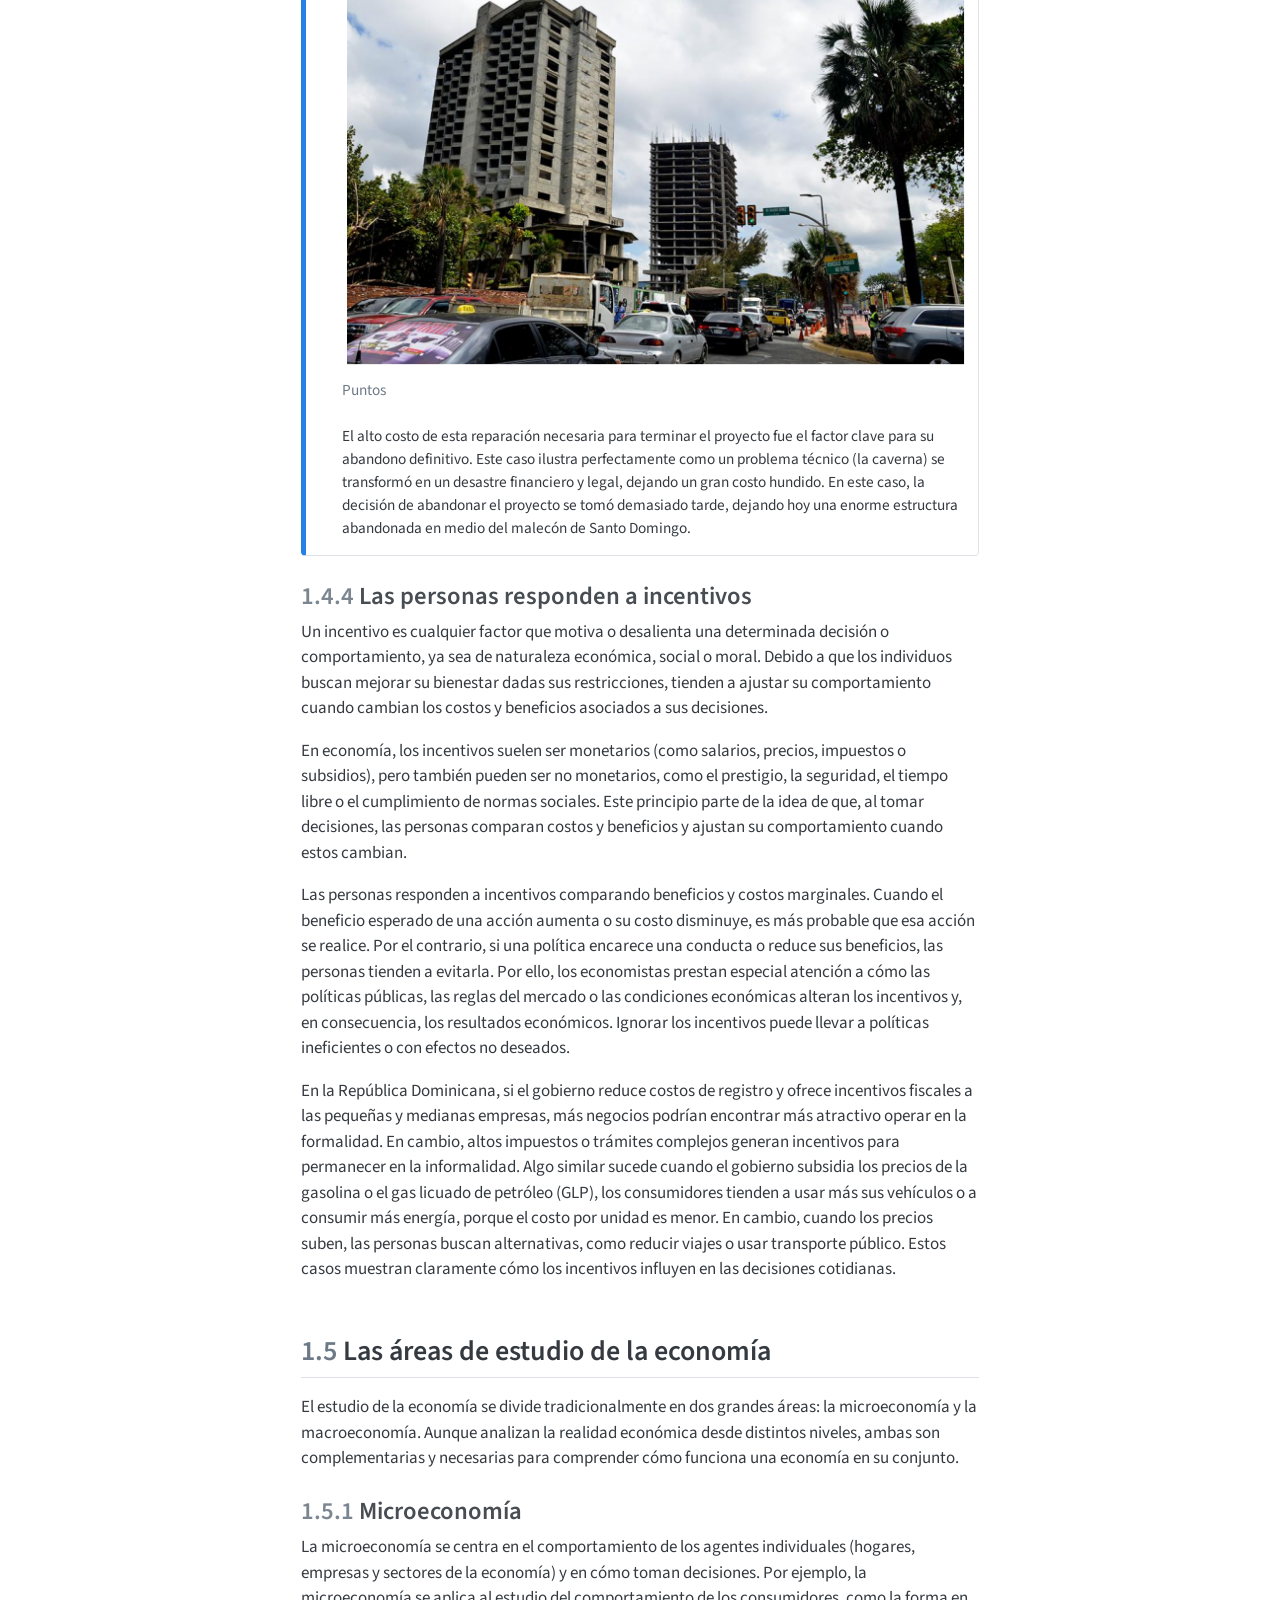
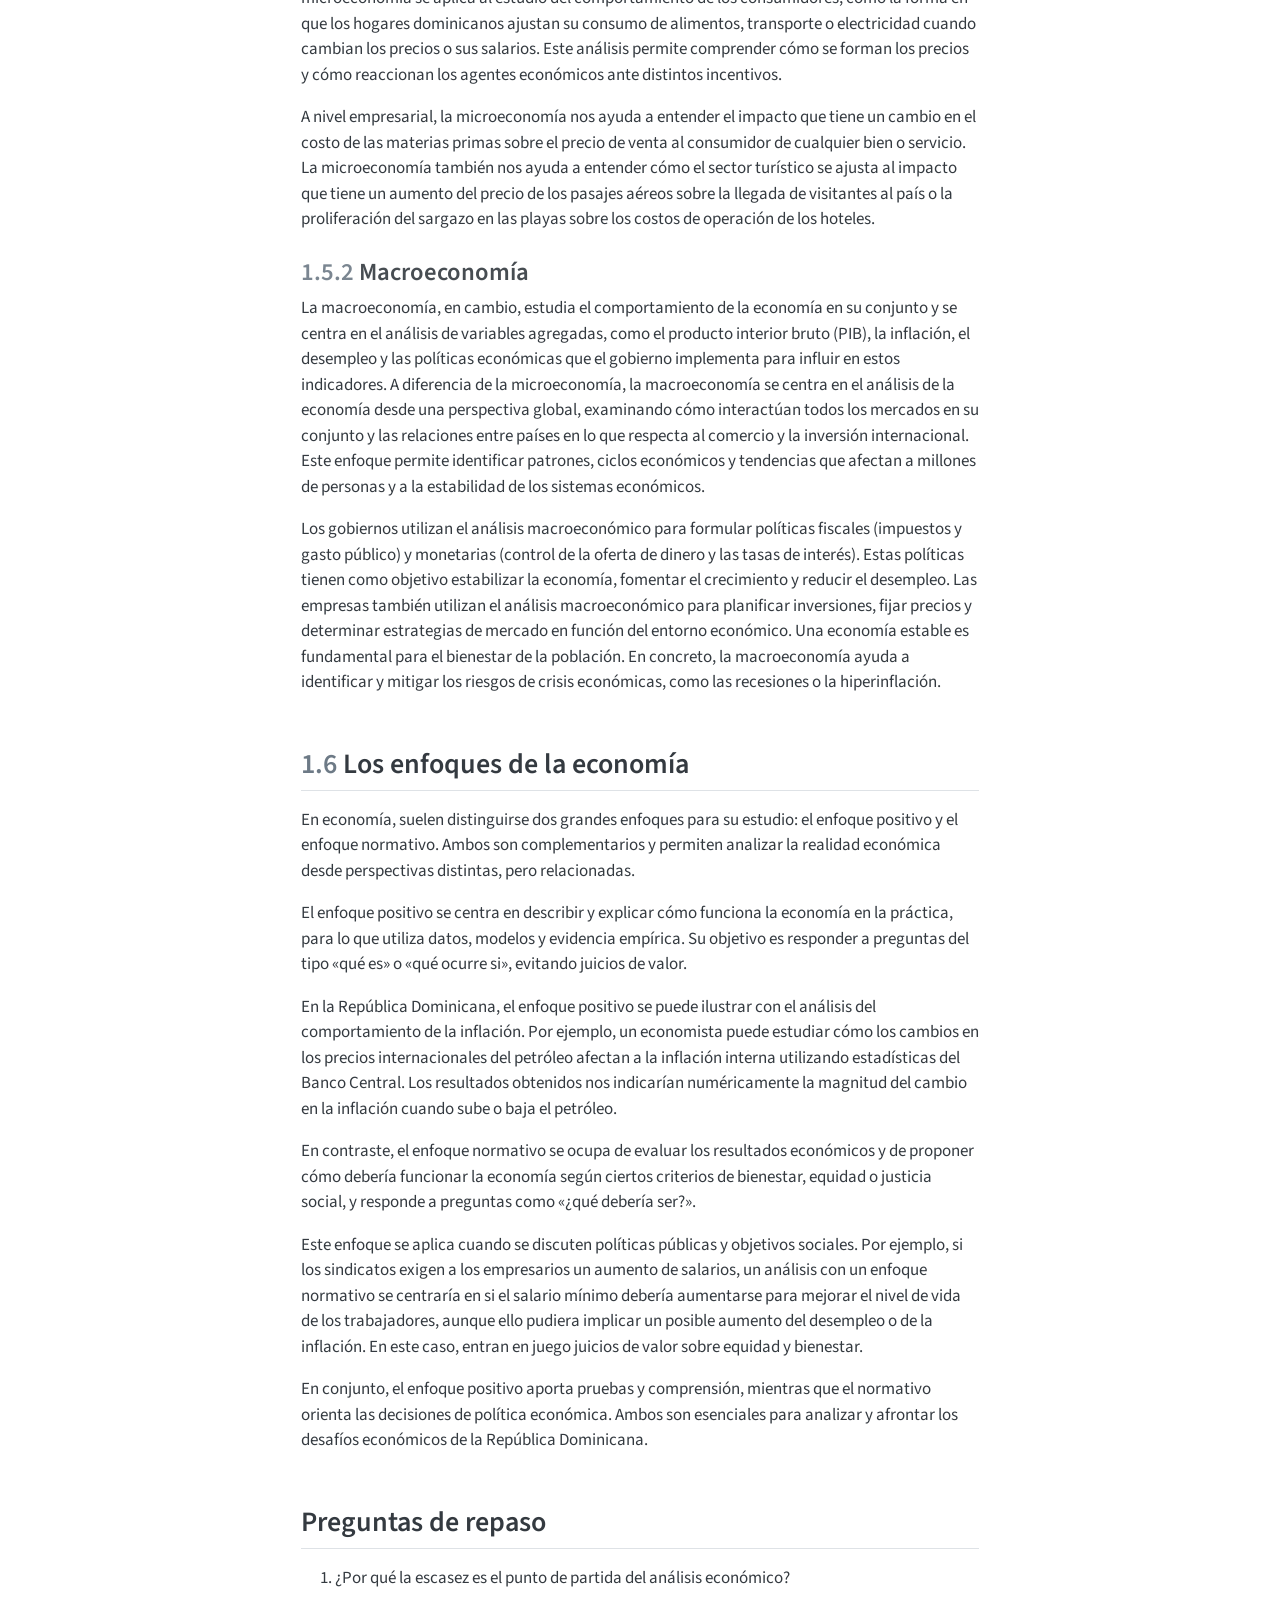
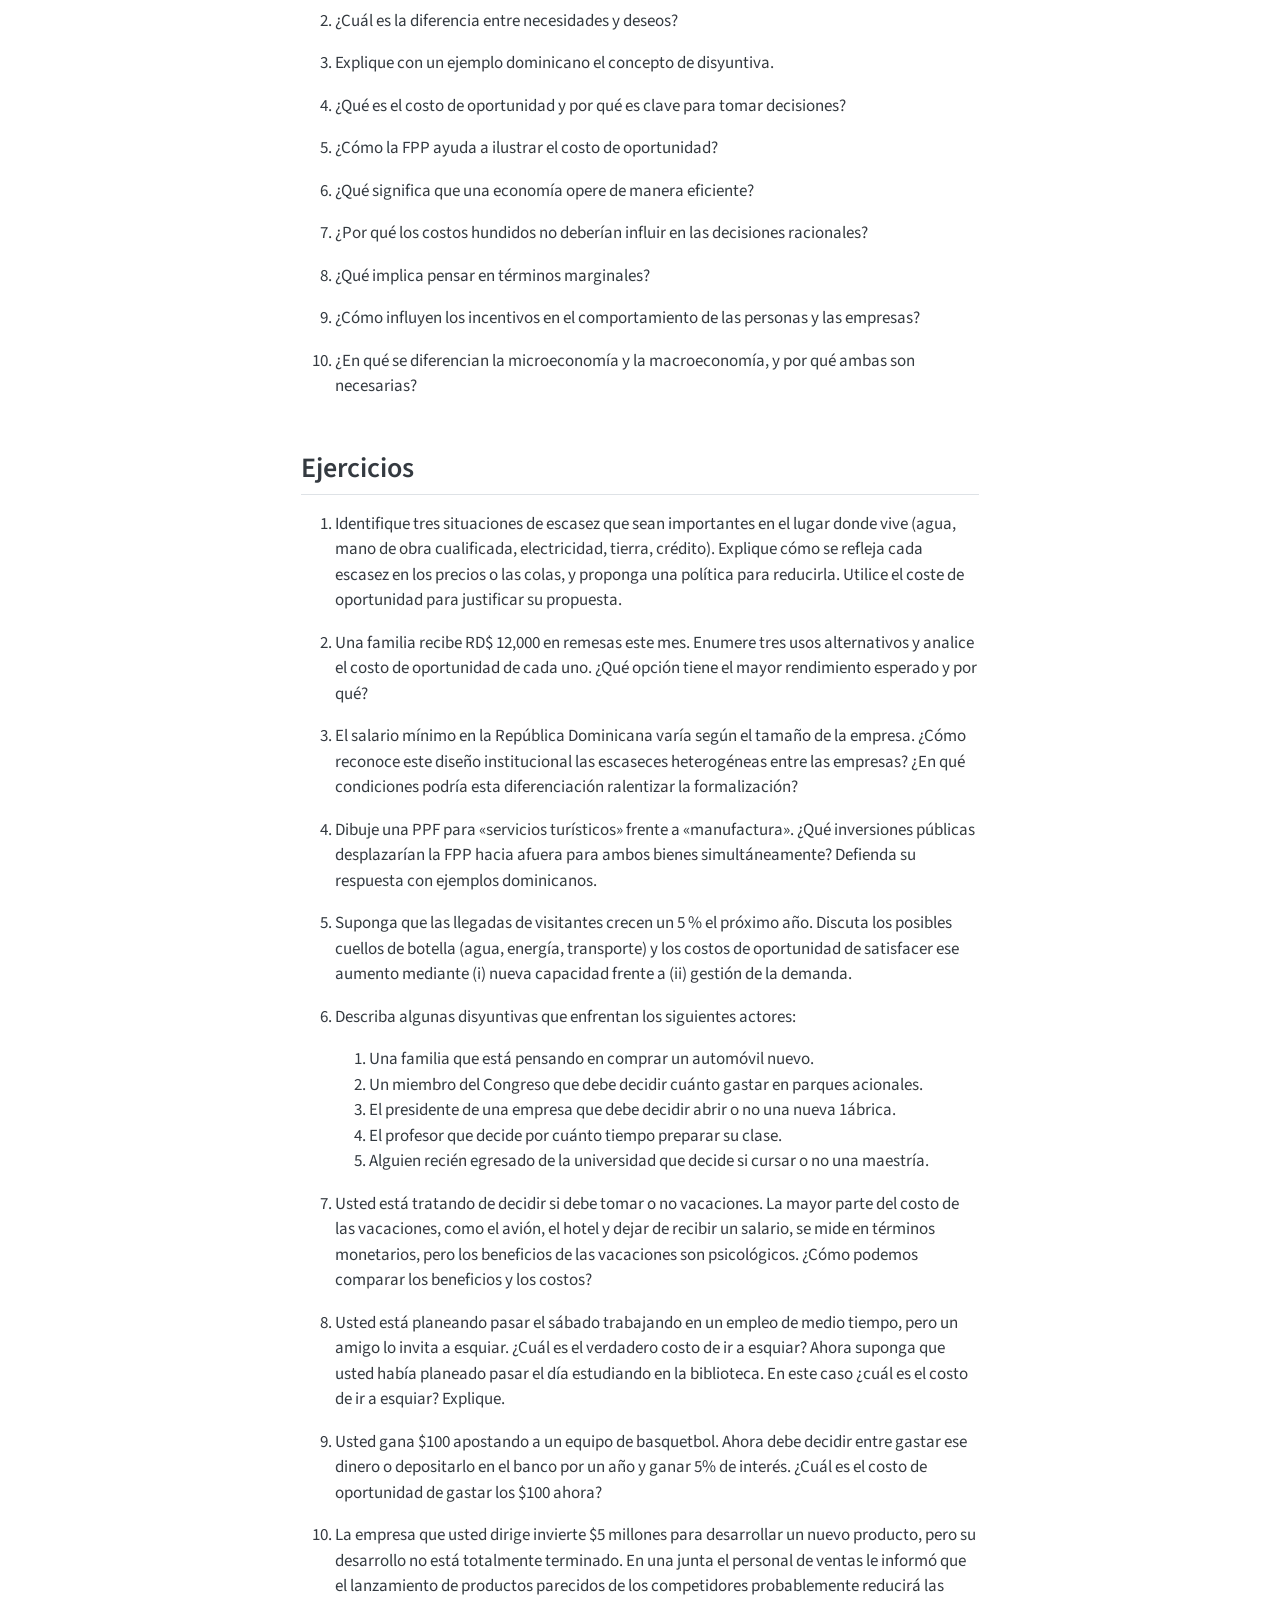
==== commit f2eff7d7: "Add author test" ====
--- a/docs/cap1.html
+++ b/docs/cap1.html
@@ -7,7 +7,7 @@
 <meta name="viewport" content="width=device-width, initial-scale=1.0, user-scalable=yes">
 
 
-<title>1&nbsp; Qué es la economía – Introducción a la Economía</title>
+<title>1&nbsp; Qué es la economía – Introducción a la Economía con Aplicaciones para República Dominicana</title>
 <style>
 code{white-space: pre-wrap;}
 span.smallcaps{font-variant: small-caps;}
@@ -84,7 +84,7 @@
     <img src="https://empirica.do/wp-content/media/2017/03/logo.png" alt="" class="navbar-logo">
     </a>
     <a class="navbar-brand" href="./index.html">
-    <span class="navbar-title">Introducción a la Economía</span>
+    <span class="navbar-title">Introducción a la Economía con Aplicaciones para República Dominicana</span>
     </a>
   </div>
         <div class="quarto-navbar-tools tools-end">
@@ -471,6 +471,7 @@
 </section>
 
 </main> <!-- /main -->
+<script src="scripts.js"></script>
 <script id="quarto-html-after-body" type="application/javascript">
 window.document.addEventListener("DOMContentLoaded", function (event) {
   const toggleBodyColorMode = (bsSheetEl) => {
--- a/docs/styles.css
+++ b/docs/styles.css
@@ -18,6 +18,9 @@
     max-height: 50px !important;
 }
 
+.brand-text-wrapper {
+  margin-left: 20px;
+}
 
 #quarto-sidebar,
 #quarto-margin-sidebar {
